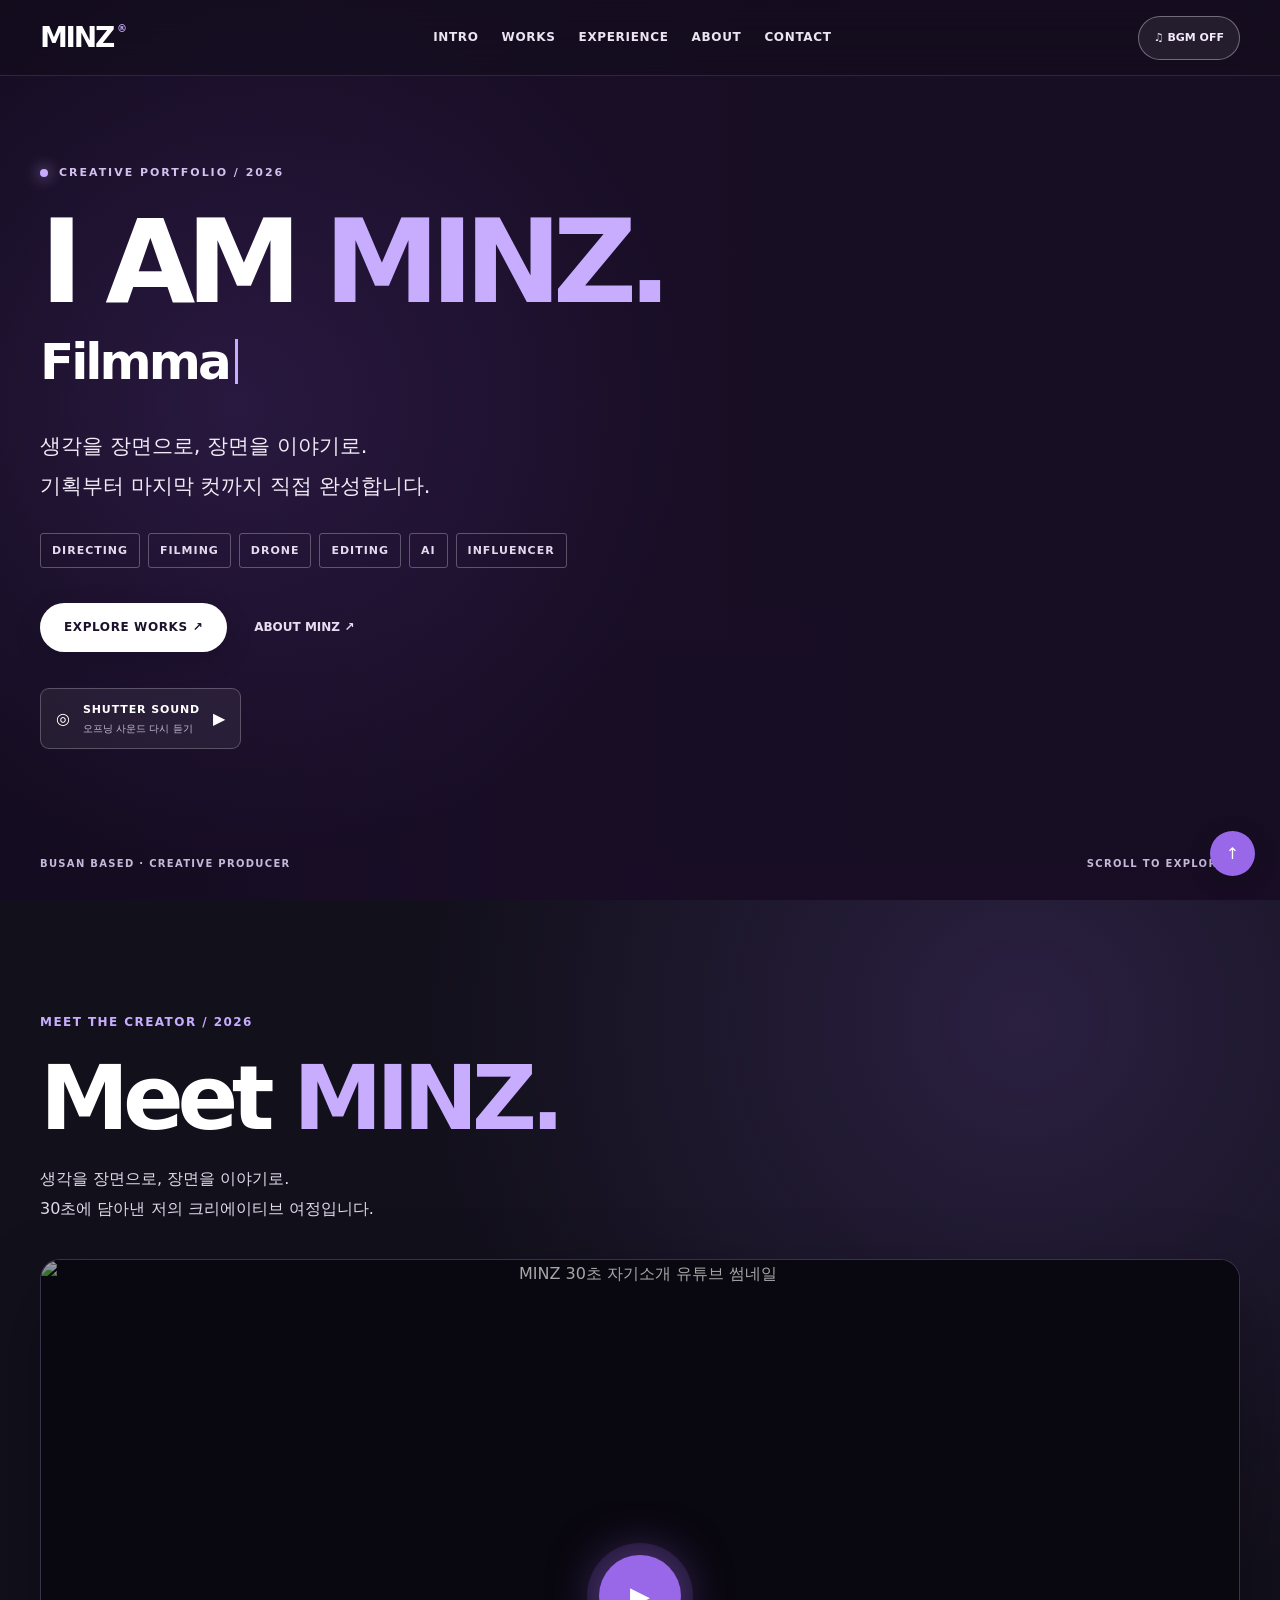
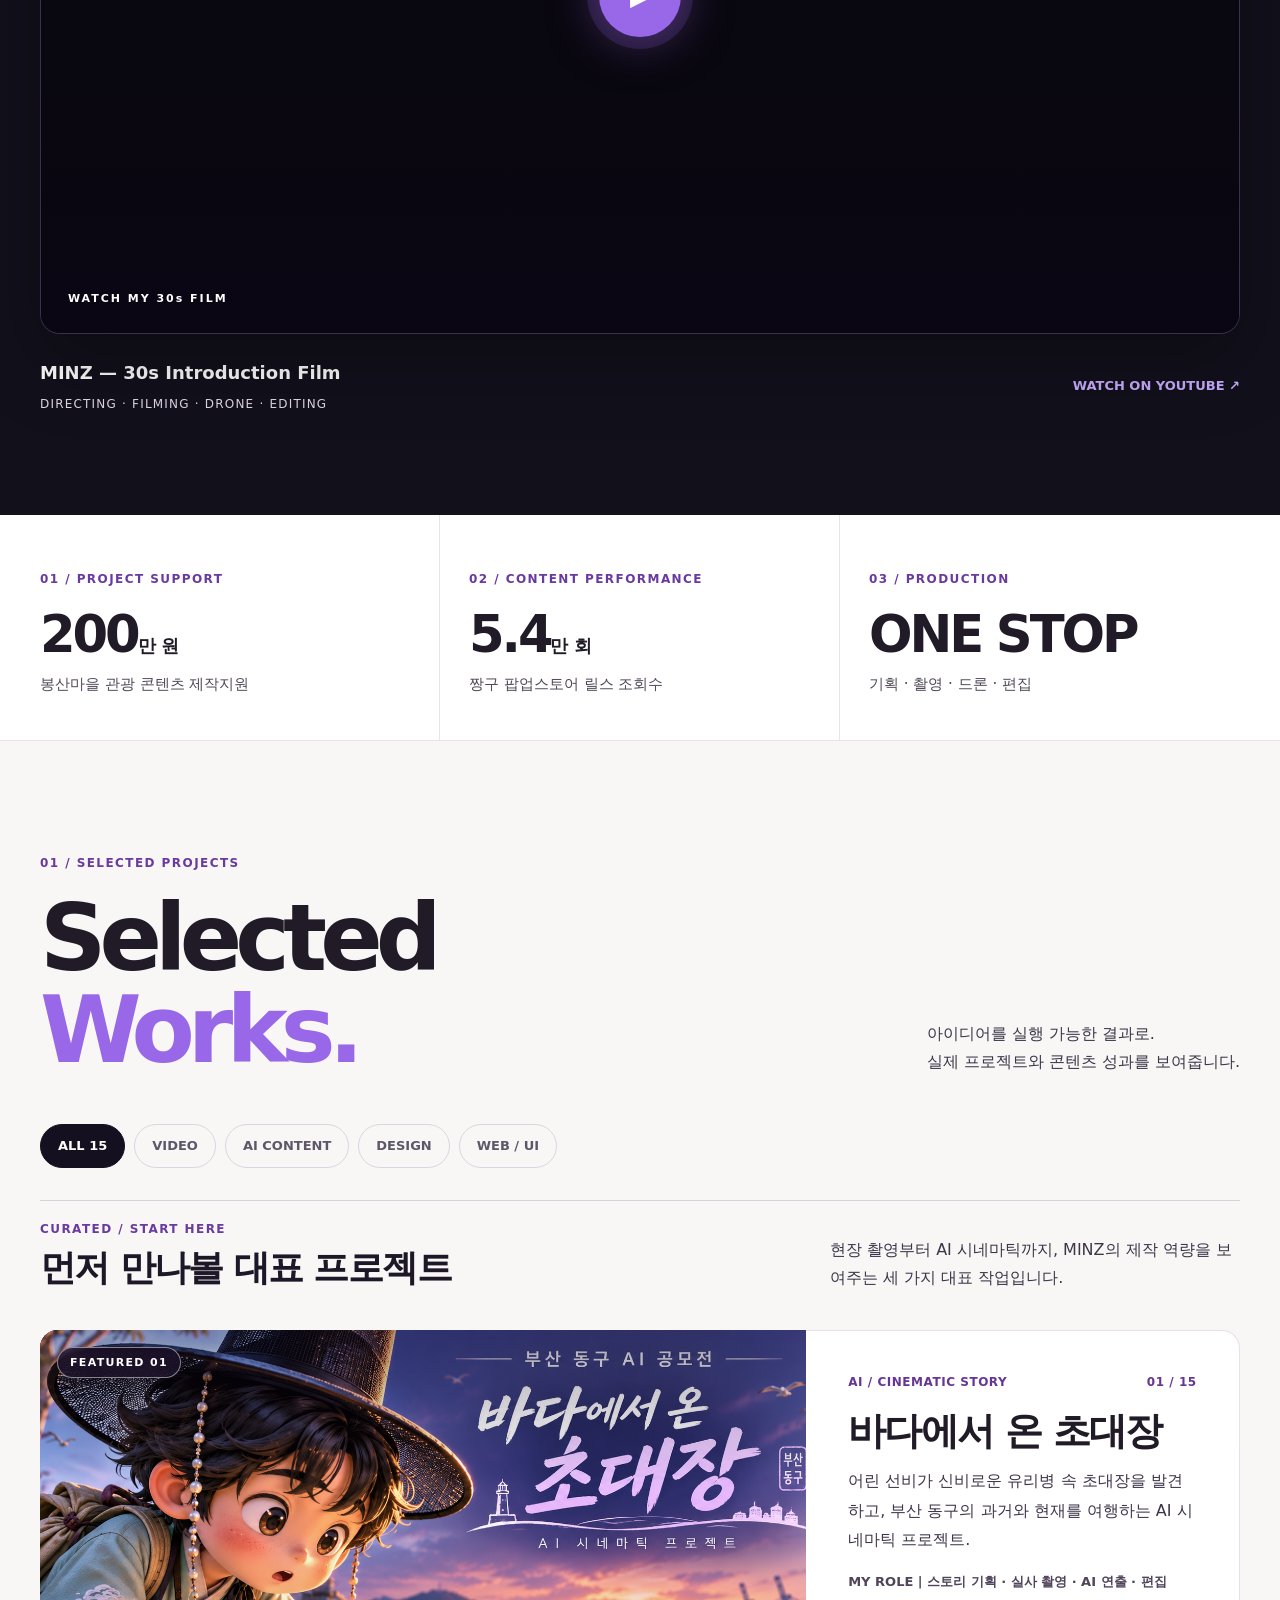
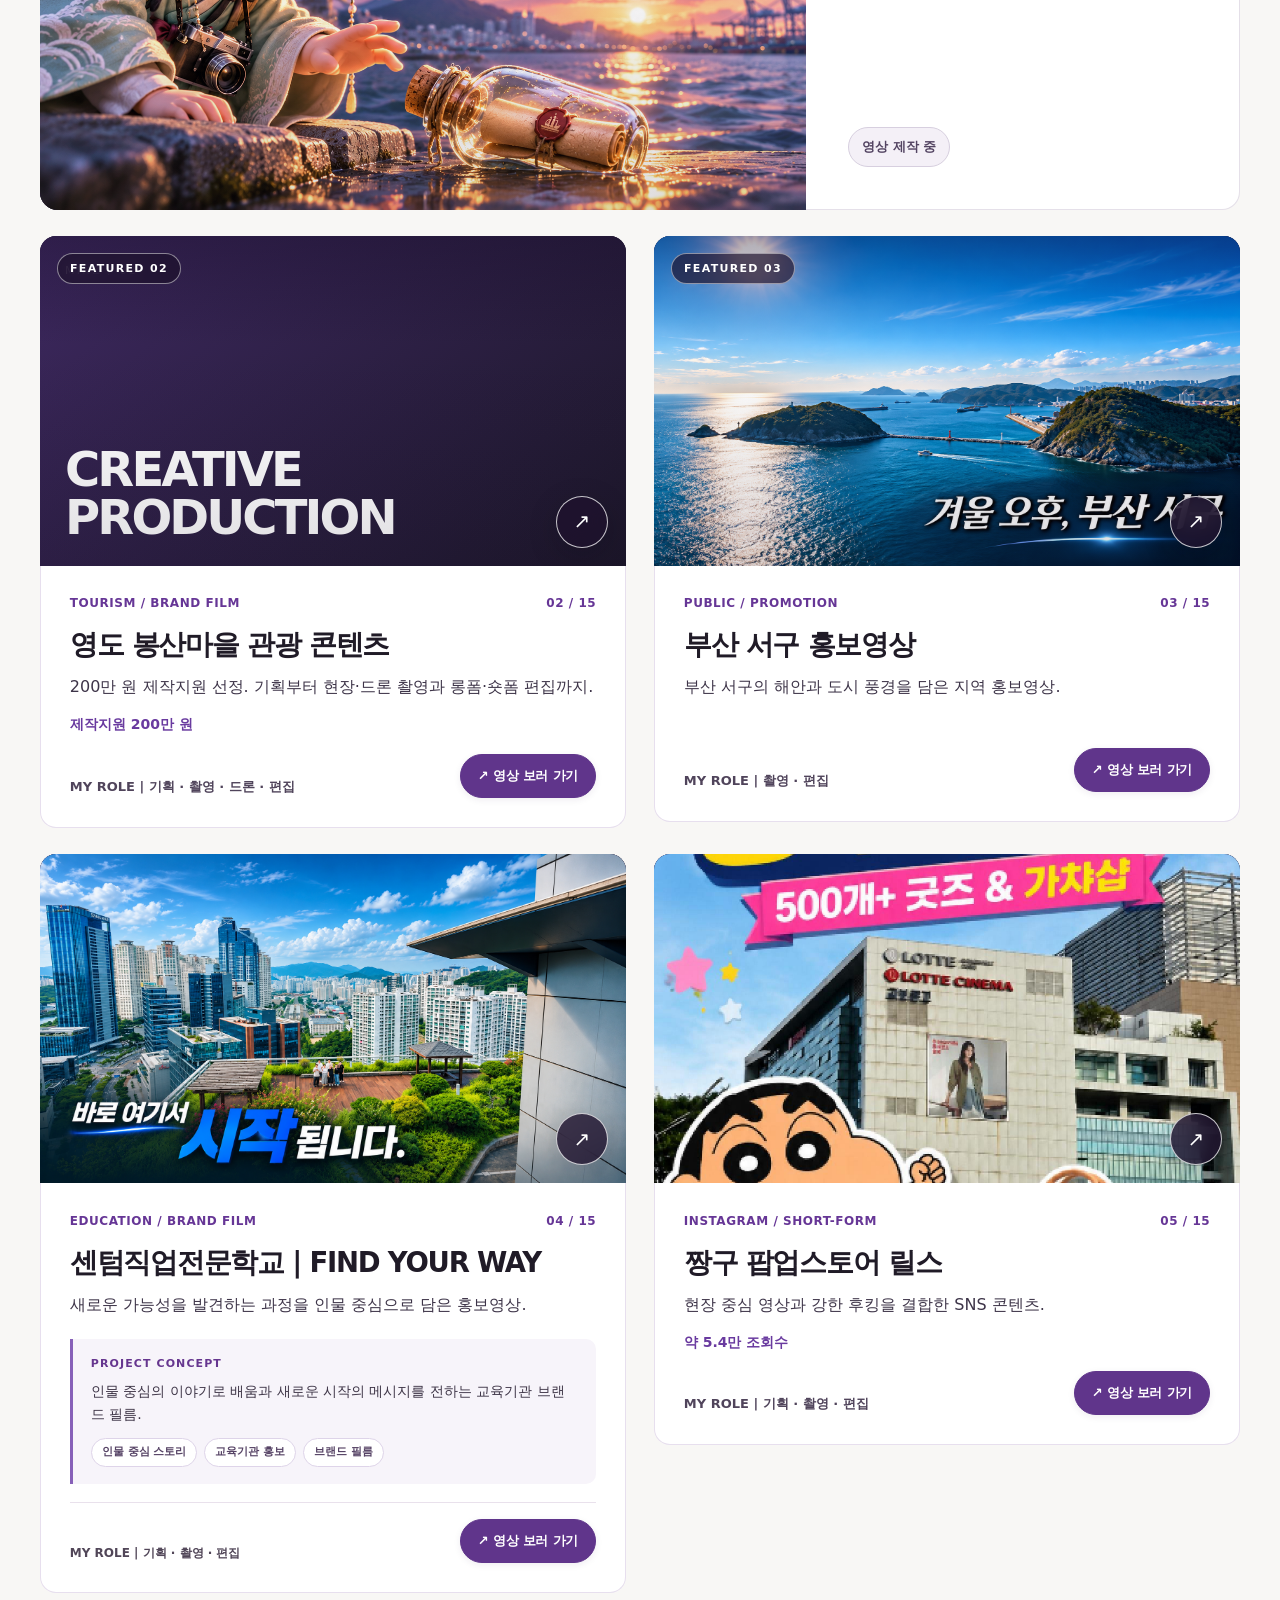
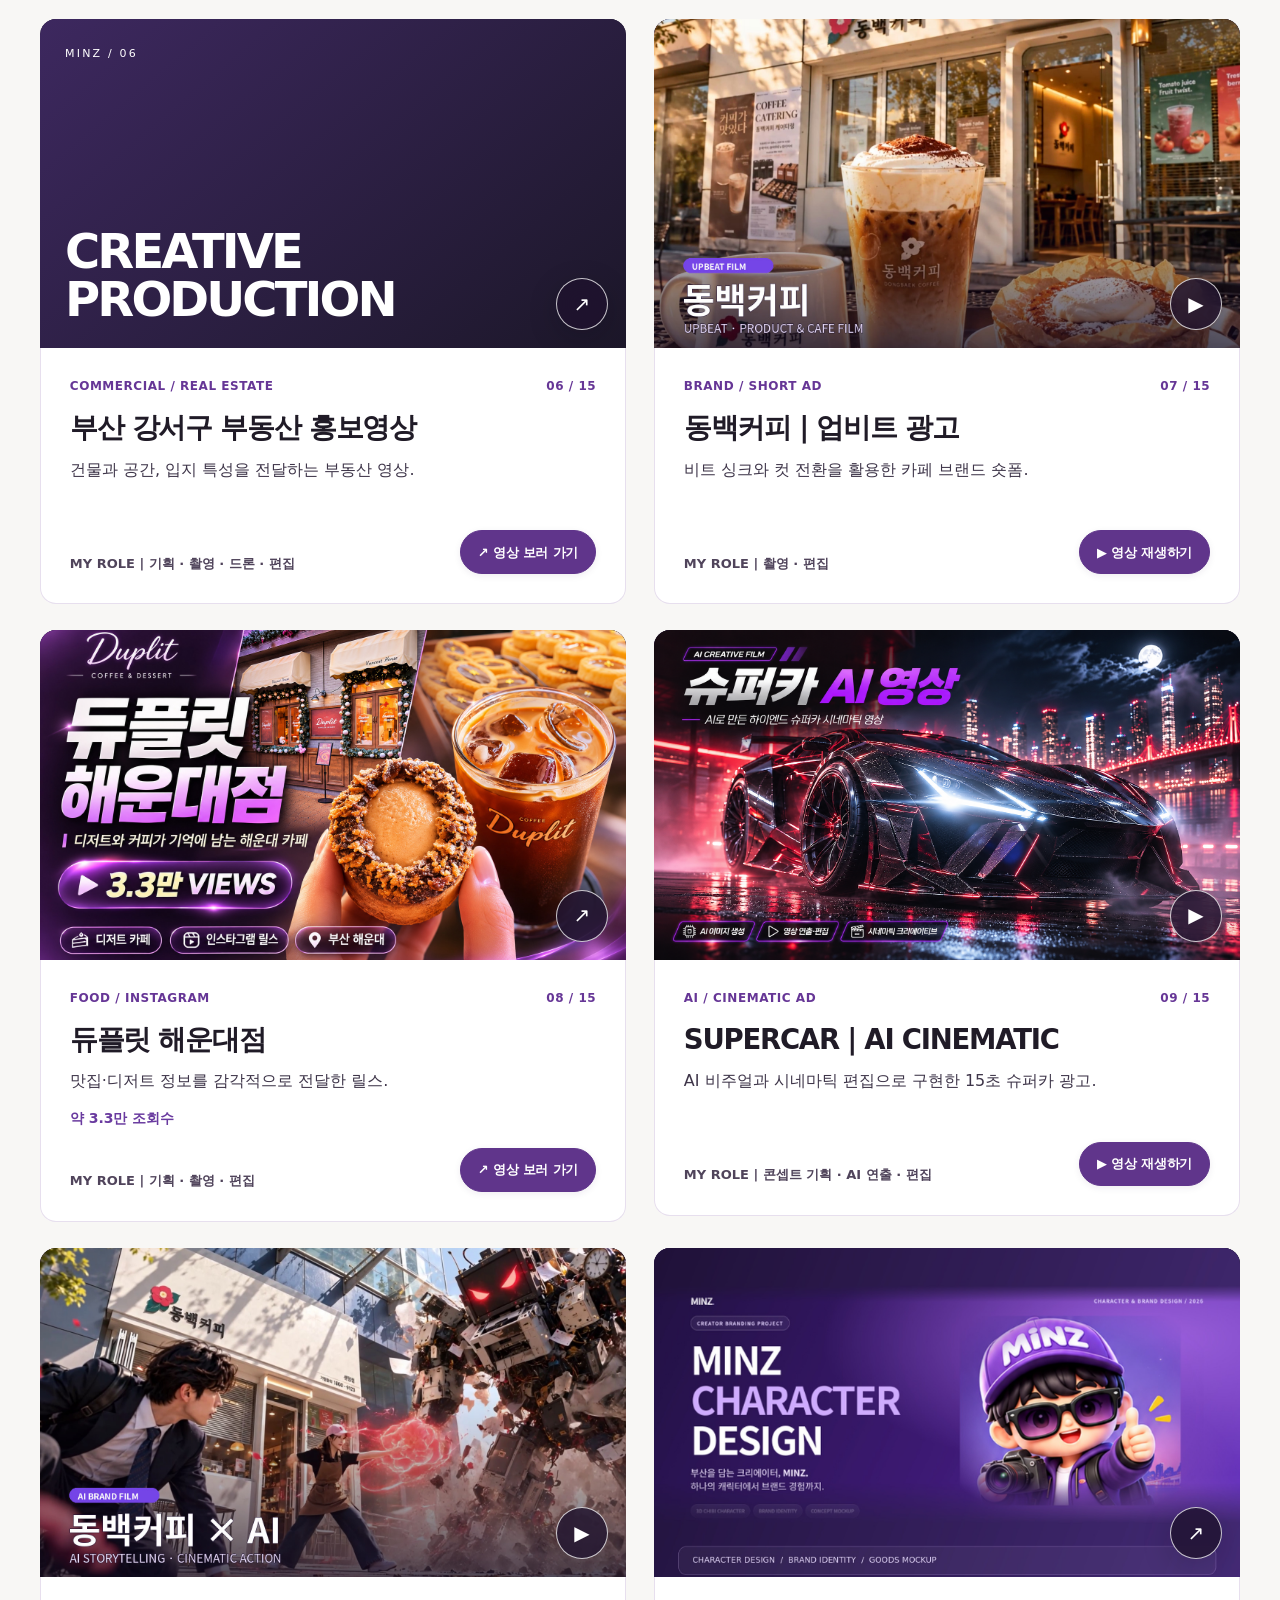
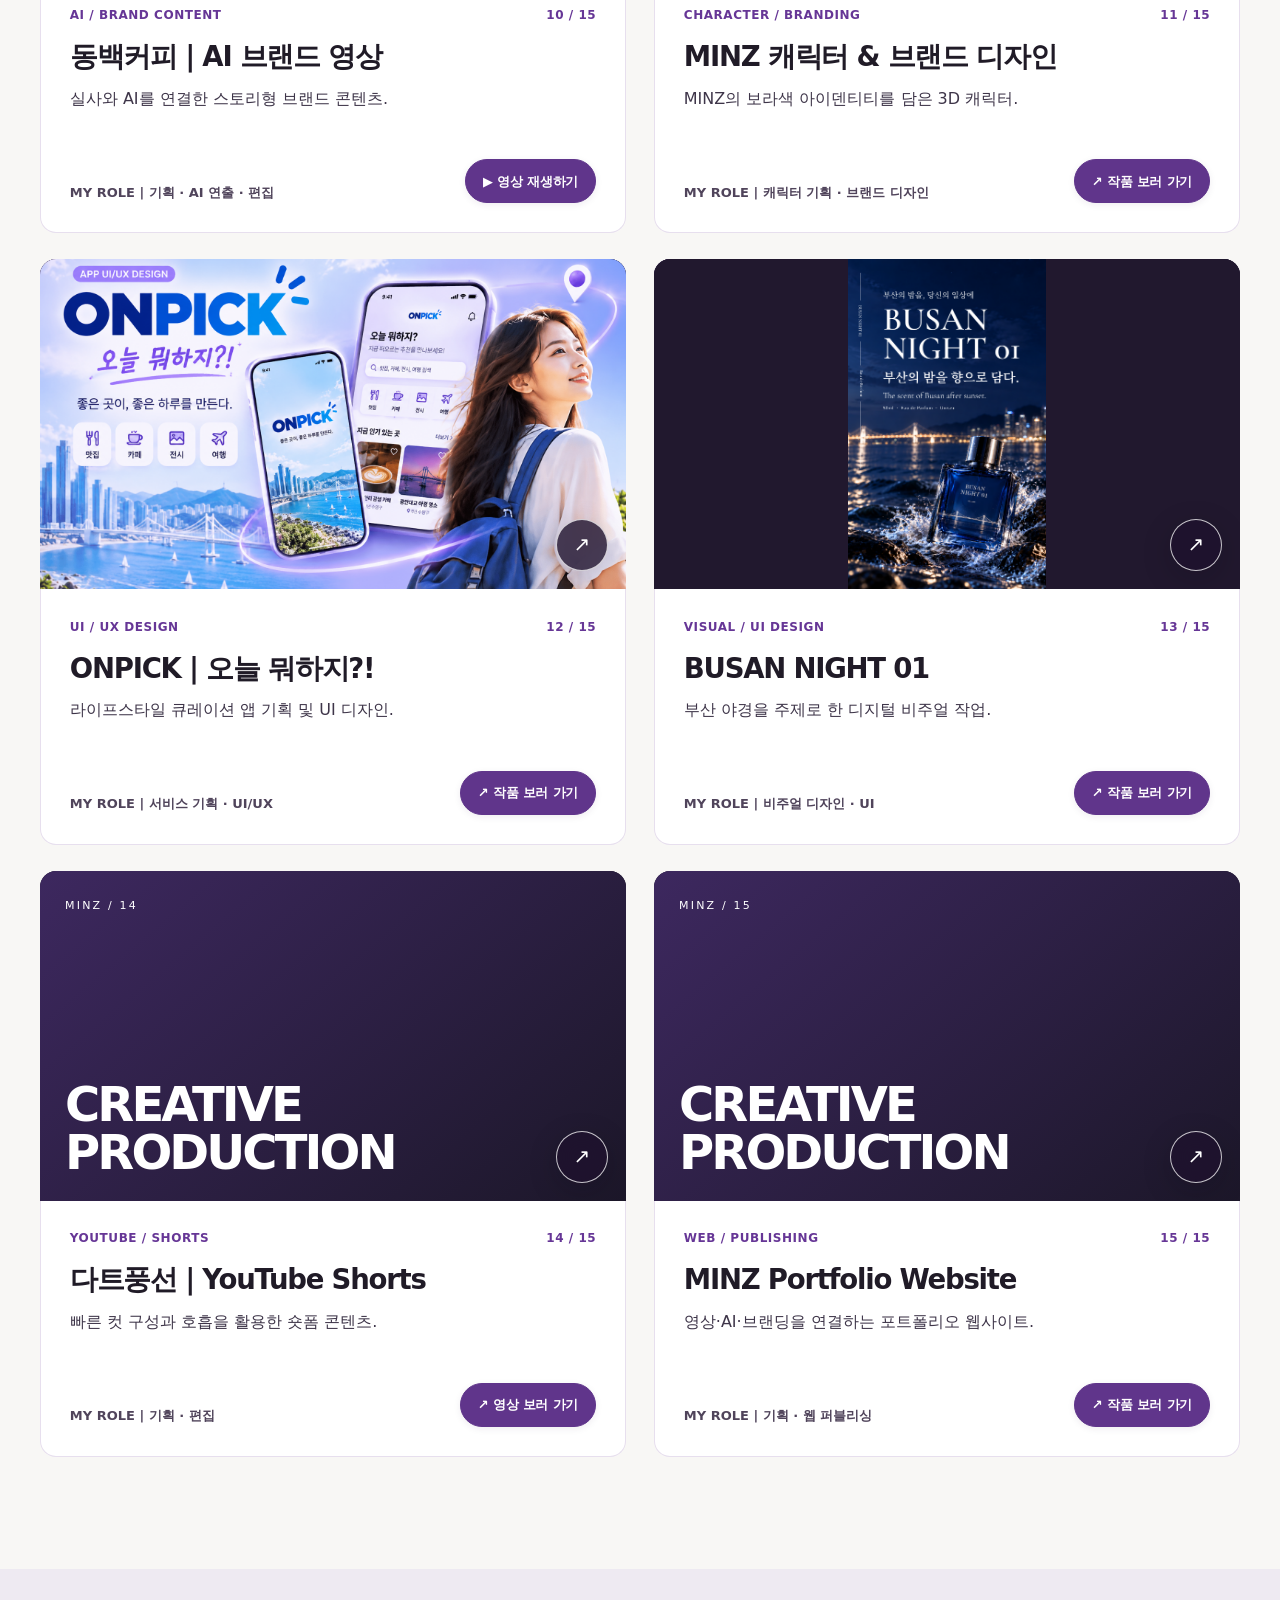
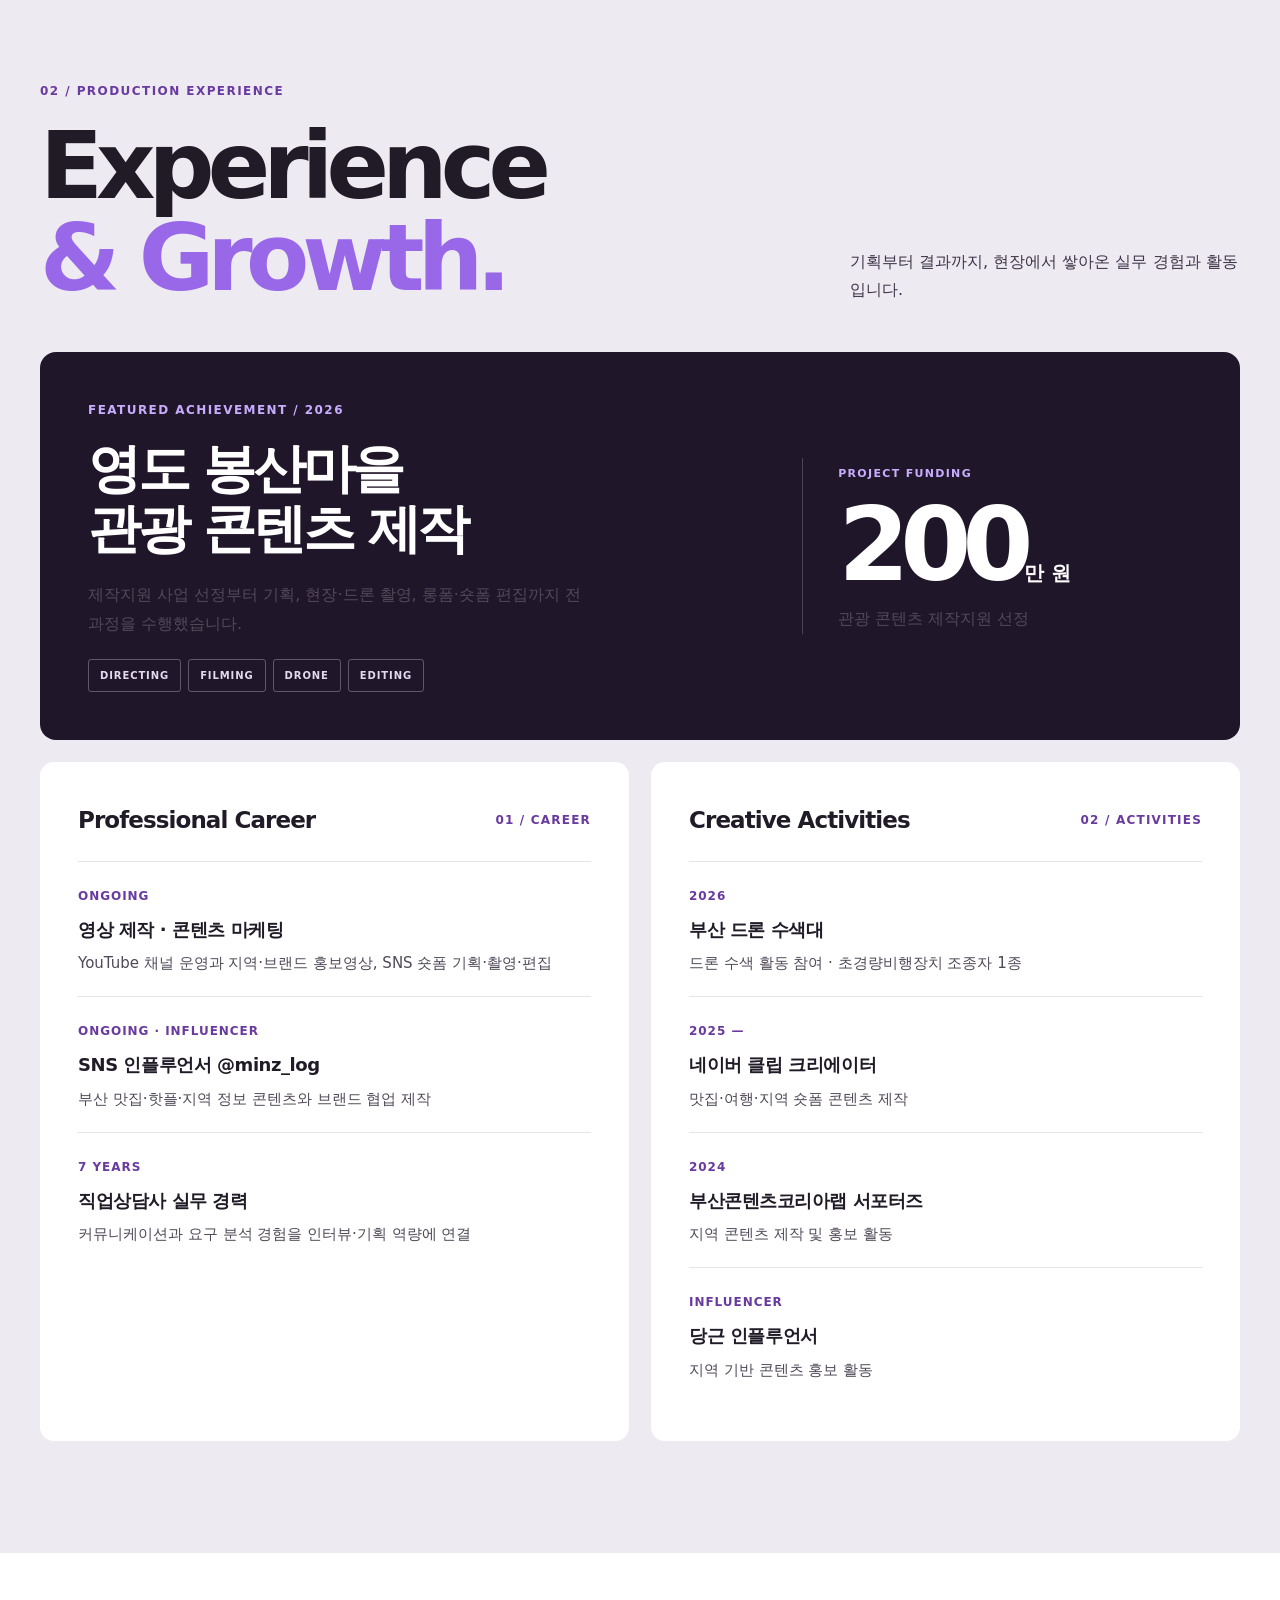
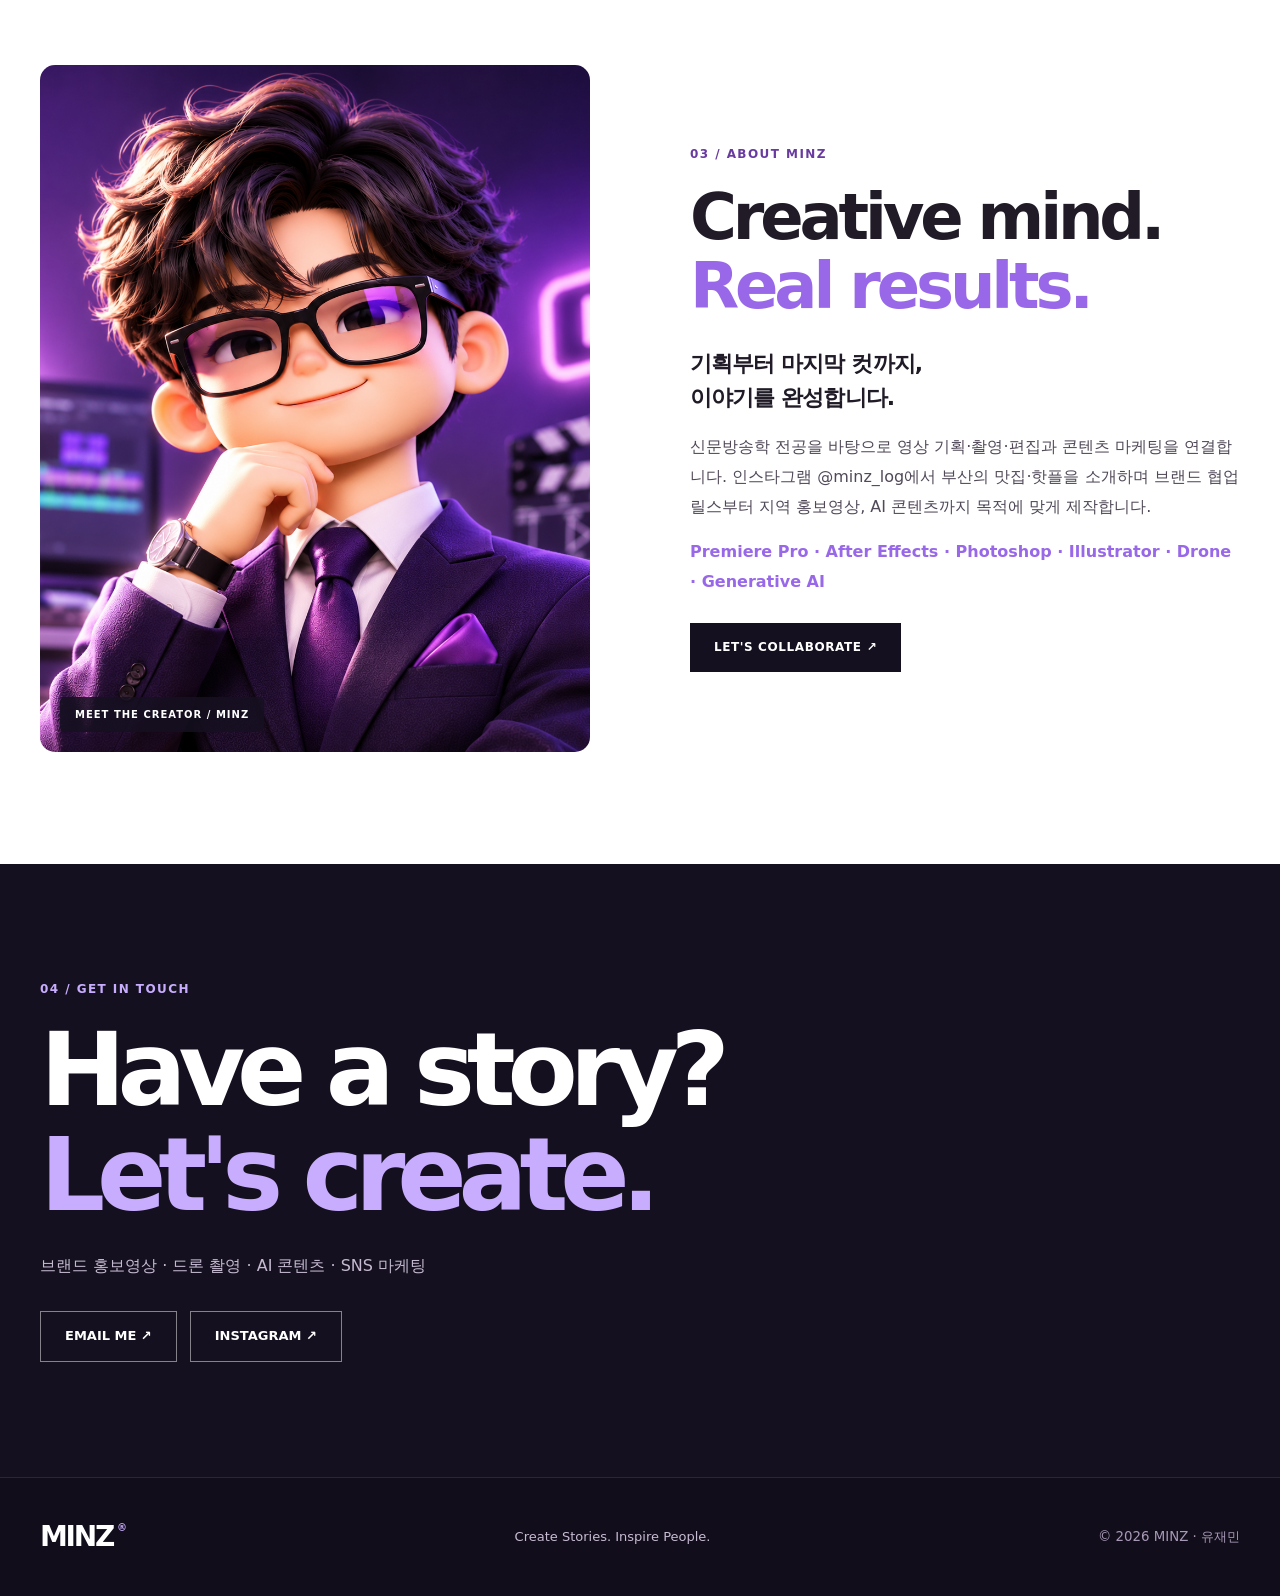
==== index.html @ 57db0c46 "up" ====
<!doctype html>
<html lang="ko">

<head>
  <meta charset="utf-8">
  <meta name="viewport" content="width=device-width,initial-scale=1">
  <meta name="theme-color" content="#15101f">
  <meta name="description" content="MINZ 유재민 | 영상 기획·촬영·드론·편집·AI·콘텐츠 마케팅 포트폴리오">
  <meta property="og:title" content="MINZ | Creative Portfolio">
  <meta property="og:description" content="Create Stories. Inspire People. 영상 크리에이터 MINZ의 작품과 경험">
  <title>MINZ | Creative Portfolio</title>
  <link rel="icon" href="assets/img/lastfavicon.png">
  <link rel="preconnect" href="https://cdn.jsdelivr.net">
  <link rel="stylesheet"
    href="https://cdn.jsdelivr.net/gh/orioncactus/pretendard/dist/web/variable/pretendardvariable.css">
  <link rel="stylesheet" href="assets/css/main.css?v=20261119-6">
</head>

<body>
  <header class="header" id="header">
    <div class="container nav-layout">
      <a href="#home" class="logo" aria-label="MINZ 홈">MINZ<span>®</span></a>
      <nav class="nav" id="nav" aria-label="주 메뉴">
        <a href="#minz-intro">INTRO</a><a href="#works">WORKS</a><a href="#experience">EXPERIENCE</a><a
          href="#about">ABOUT</a><a href="#contact">CONTACT</a>
      </nav>
      <div class="header-actions">
        <button class="bgm-btn" id="bgmBtn" type="button" aria-pressed="false">♫ BGM OFF</button>
        <button class="menu-btn" id="menuBtn" aria-controls="nav" aria-expanded="false" aria-label="메뉴 열기"
          type="button">☰</button>
      </div>
    </div>
  </header>
  <audio id="siteBgm" src="assets/audio/focus-click.mp3" loop preload="none"></audio>
  <div id="toast" class="toast" role="status" aria-live="polite"></div>
  <main>
    <section id="home" class="hero">
      <video class="hero-video" id="heroVideo" autoplay muted loop playsinline preload="metadata" aria-hidden="true">
        <source src="assets/img/MINZ_hero_shutter.mp4" type="video/mp4">
      </video>
      <div class="hero-overlay" aria-hidden="true"></div>
      <div class="container hero-layout">
        <div class="hero-content">
          <p class="hero-kicker"><span class="signal-dot"></span> CREATIVE PORTFOLIO / 2026</p>
          <h1 class="hero-title">I AM <em>MINZ.</em><span class="typing-line"><span id="typingText">Creator.</span><span
                class="cursor" aria-hidden="true"></span></span></h1>
          <p class="hero-description">생각을 장면으로, 장면을 이야기로.<br>기획부터 마지막 컷까지 직접 완성합니다.</p>
          <div class="hero-services">
            <span>DIRECTING</span><span>FILMING</span><span>DRONE</span><span>EDITING</span><span>AI</span><span>INFLUENCER</span>
          </div>
          <div class="hero-actions"><a class="button button-white" href="#works">EXPLORE WORKS ↗</a><a class="hero-link"
              href="#about">ABOUT MINZ ↗</a></div>
          <button type="button" id="shutterListenBtn" class="shutter-control"><span
              aria-hidden="true">◎</span><span><strong>SHUTTER SOUND</strong><small>오프닝 사운드 다시 듣기</small></span><span
              aria-hidden="true">▶</span></button>
        </div>
      </div>
      <div class="container hero-footer"><span>BUSAN BASED · CREATIVE PRODUCER</span><a href="#minz-intro">SCROLL TO
          EXPLORE ↓</a></div>
    </section>

    <section id="minz-intro" class="minz-intro" aria-labelledby="introTitle">
      <div class="container">
        <div class="intro-head reveal">
          <p class="kicker">MEET THE CREATOR / 2026</p>
          <h2 id="introTitle">Meet <em>MINZ.</em></h2>
          <p>생각을 장면으로, 장면을 이야기로.<br>30초에 담아낸 저의 크리에이티브 여정입니다.</p>
        </div>
        <div class="intro-player reveal" id="introPlayer">
          <button type="button" id="introPlay" class="intro-cover" aria-label="MINZ 30초 자기소개 영상 재생">
            <img src="https://img.youtube.com/vi/jJtmsYwahRo/maxresdefault.jpg"
              data-fallback="https://img.youtube.com/vi/jJtmsYwahRo/hqdefault.jpg" alt="MINZ 30초 자기소개 유튜브 썸네일"
              loading="lazy">
            <span class="intro-play" aria-hidden="true">▶</span><span class="intro-watch">WATCH MY 30s FILM</span>
          </button>
          <button type="button" id="introClose" class="intro-close" hidden>✕ 닫기</button>
        </div>
        <div class="intro-bottom">
          <div><strong>MINZ — 30s Introduction Film</strong>
            <p>DIRECTING · FILMING · DRONE · EDITING</p>
          </div><a href="https://youtu.be/jJtmsYwahRo" target="_blank" rel="noopener noreferrer">WATCH ON YOUTUBE ↗</a>
        </div>
      </div>
    </section>

    <section class="proof-section" aria-label="주요 성과">
      <div class="container proof-grid">
        <div class="proof-item"><small>01 / PROJECT SUPPORT</small><strong>200<span>만 원</span></strong>
          <p>봉산마을 관광 콘텐츠 제작지원</p>
        </div>
        <div class="proof-item"><small>02 / CONTENT PERFORMANCE</small><strong>5.4<span>만 회</span></strong>
          <p>짱구 팝업스토어 릴스 조회수</p>
        </div>
        <div class="proof-item"><small>03 / PRODUCTION</small><strong>ONE STOP</strong>
          <p>기획 · 촬영 · 드론 · 편집</p>
        </div>
      </div>
    </section>

    <section id="works" class="section works-section">
      <div class="container">
        <div class="section-heading reveal">
          <div>
            <p class="kicker">01 / SELECTED PROJECTS</p>
            <h2 class="section-title">Selected<br><em>Works.</em></h2>
          </div>
          <p class="section-description">아이디어를 실행 가능한 결과로.<br>실제 프로젝트와 콘텐츠 성과를 보여줍니다.</p>
        </div>
        <div class="filters" role="group" aria-label="작품 카테고리"><button class="filter active" data-filter="all"
            aria-pressed="true">ALL <span id="workCount">14</span></button><button class="filter" data-filter="video"
            aria-pressed="false">VIDEO</button><button class="filter" data-filter="ai" aria-pressed="false">AI
            CONTENT</button><button class="filter" data-filter="design" aria-pressed="false">DESIGN</button><button
            class="filter" data-filter="web" aria-pressed="false">WEB / UI</button></div>
        <div class="works-grid" id="worksGrid"></div>
      </div>
    </section>

    <section id="experience" class="section experience-section">
      <div class="container">
        <div class="section-heading reveal">
          <div>
            <p class="kicker">02 / PRODUCTION EXPERIENCE</p>
            <h2 class="section-title">Experience<br><em>& Growth.</em></h2>
          </div>
          <p class="section-description">기획부터 결과까지, 현장에서 쌓아온 실무 경험과 활동입니다.</p>
        </div>
        <article class="experience-feature reveal">
          <div>
            <p class="kicker">FEATURED ACHIEVEMENT / 2026</p>
            <h3>영도 봉산마을<br>관광 콘텐츠 제작</h3>
            <p>제작지원 사업 선정부터 기획, 현장·드론 촬영, 롱폼·숏폼 편집까지 전 과정을 수행했습니다.</p>
            <div class="tags"><span>DIRECTING</span><span>FILMING</span><span>DRONE</span><span>EDITING</span></div>
          </div>
          <div class="experience-number"><small>PROJECT FUNDING</small><strong>200<em>만 원</em></strong>
            <p>관광 콘텐츠 제작지원 선정</p>
          </div>
        </article>
        <div class="experience-grid">
          <section class="experience-panel reveal">
            <h3>Professional Career <span>01 / CAREER</span></h3>
            <div class="timeline-item"><small>ONGOING</small>
              <h4>영상 제작 · 콘텐츠 마케팅</h4>
              <p>YouTube 채널 운영과 지역·브랜드 홍보영상, SNS 숏폼 기획·촬영·편집</p>
            </div>
            <div class="timeline-item"><small>ONGOING · INFLUENCER</small>
              <h4>SNS 인플루언서 @minz_log</h4>
              <p>부산 맛집·핫플·지역 정보 콘텐츠와 브랜드 협업 제작</p>
            </div>
            <div class="timeline-item"><small>7 YEARS</small>
              <h4>직업상담사 실무 경력</h4>
              <p>커뮤니케이션과 요구 분석 경험을 인터뷰·기획 역량에 연결</p>
            </div>
          </section>
          <section class="experience-panel reveal">
            <h3>Creative Activities <span>02 / ACTIVITIES</span></h3>
            <div class="timeline-item"><small>2026</small>
              <h4>부산 드론 수색대</h4>
              <p>드론 수색 활동 참여 · 초경량비행장치 조종자 1종</p>
            </div>
            <div class="timeline-item"><small>2025 —</small>
              <h4>네이버 클립 크리에이터</h4>
              <p>맛집·여행·지역 숏폼 콘텐츠 제작</p>
            </div>
            <div class="timeline-item"><small>2024</small>
              <h4>부산콘텐츠코리아랩 서포터즈</h4>
              <p>지역 콘텐츠 제작 및 홍보 활동</p>
            </div>
            <div class="timeline-item"><small>INFLUENCER</small>
              <h4>당근 인플루언서</h4>
              <p>지역 기반 콘텐츠 홍보 활동</p>
            </div>
          </section>
        </div>
      </div>
    </section>

    <section id="about" class="section about-section">
      <div class="container about-grid">
        <div class="about-image reveal"><img src="assets/img/minz-profile.png" alt="MINZ 크리에이터 프로필"
            loading="lazy"><span>MEET THE CREATOR / MINZ</span></div>
        <div class="about-copy reveal">
          <p class="kicker">03 / ABOUT MINZ</p>
          <h2>Creative mind.<br><em>Real results.</em></h2>
          <h3>기획부터 마지막 컷까지,<br>이야기를 완성합니다.</h3>
          <p>신문방송학 전공을 바탕으로 영상 기획·촬영·편집과 콘텐츠 마케팅을 연결합니다. 인스타그램 @minz_log에서 부산의 맛집·핫플을 소개하며 브랜드 협업 릴스부터 지역 홍보영상, AI 콘텐츠까지
            목적에 맞게 제작합니다.</p>
          <p class="skills">Premiere Pro · After Effects · Photoshop · Illustrator · Drone · Generative AI</p><a
            class="button button-dark" href="#contact">LET'S COLLABORATE ↗</a>
        </div>
      </div>
    </section>

    <section id="contact" class="contact-section">
      <div class="container">
        <p class="kicker">04 / GET IN TOUCH</p>
        <h2>Have a story?<br><em>Let's create.</em></h2>
        <p>브랜드 홍보영상 · 드론 촬영 · AI 콘텐츠 · SNS 마케팅</p>
        <div class="contact-links"><a href="mailto:jakeminz@gmail.com">EMAIL ME ↗</a><a
            href="https://www.instagram.com/minz_log/" target="_blank" rel="noopener noreferrer">INSTAGRAM ↗</a></div>
      </div>
    </section>
  </main>
  <footer class="footer">
    <div class="container footer-inner"><a href="#home" class="logo">MINZ<span>®</span></a>
      <p>Create Stories. Inspire People.</p><small>© 2026 MINZ · 유재민</small>
    </div>
  </footer>
  <a href="#home" class="back-top" aria-label="맨 위로 이동">↑</a>
  <dialog id="videoDialog" class="video-dialog" aria-label="프로젝트 영상">
    <div class="dialog-head"><span>MINZ · PROJECT FILM</span><button id="closeDialog" type="button"
        aria-label="영상 닫기">✕</button></div>
    <div id="dialogPlayer" class="dialog-player"></div>
  </dialog>

  <script>
    (() => {
      'use strict';
      const $ = sel => document.querySelector(sel);
      const $$ = sel => Array.from(document.querySelectorAll(sel));
      const YT = 'https://i.ytimg.com/vi/';
      const IMG = 'assets/img/thumbnails/';
      const projects = [
        {
          cat: 'ai',
          type: 'AI / CINEMATIC STORY',
          title: '바다에서 온 초대장',
          desc: '어린 선비가 신비로운 유리병 속 초대장을 발견하고, 부산 동구의 과거와 현재를 여행하는 AI 시네마틱 프로젝트.',
          role: '스토리 기획 · 실사 촬영 · AI 연출 · 편집',
          images: [
            IMG + 'donggu-thumbnail-final.png'
          ],
          note: '영상 제작 중'
        },
        { cat: 'video', type: 'TOURISM / BRAND FILM', title: '영도 봉산마을 관광 콘텐츠', desc: '200만 원 제작지원 선정. 기획부터 현장·드론 촬영과 롱폼·숏폼 편집까지.', result: '제작지원 200만 원', role: '기획 · 촬영 · 드론 · 편집', images: [YT + 'WOeKcOesYJQ/hqdefault.jpg'], url: 'https://youtu.be/WOeKcOesYJQ' },
        {
          cat: 'video',
          type: 'EDUCATION / BRAND FILM',
          title: '센텀직업전문학교 | FIND YOUR WAY',
          desc: '새로운 가능성을 발견하는 과정을 인물 중심으로 담은 홍보영상.',
          role: '기획 · 촬영 · 편집',
          images: [IMG + '도심 옥상정원에서 시작됩니다.png', IMG + '도심 옥상정원에서 시작됩니다.jpg'],
          caseStudy: {
            label: 'PROJECT CONCEPT',
            message: '인물 중심의 이야기로 배움과 새로운 시작의 메시지를 전하는 교육기관 브랜드 필름.',
            tags: ['인물 중심 스토리', '교육기관 홍보', '브랜드 필름']
          },
          url: 'https://youtu.be/9q5Y0KSXQks'
        },
        { cat: 'video', type: 'INSTAGRAM / SHORT-FORM', title: '짱구 팝업스토어 릴스', desc: '현장 중심 영상과 강한 후킹을 결합한 SNS 콘텐츠.', result: '약 5.4만 조회수', role: '기획 · 촬영 · 편집', images: [IMG + 'shinchan-reel-thumb.jpg', IMG + 'shinchan-reel-thumb.png'], url: 'https://www.instagram.com/minz_log/' },
        { cat: 'video', type: 'PUBLIC / PROMOTION', title: '부산 서구 홍보영상', desc: '부산 서구의 해안과 도시 풍경을 담은 지역 홍보영상.', role: '촬영 · 편집', images: [IMG + '겨울 오후, 부산 서구 해안 풍경.png', IMG + '겨울 오후, 부산 서구 해안 풍경.jpg', YT + 'nzCwQBsn9zk/hqdefault.jpg'], url: 'https://youtu.be/nzCwQBsn9zk' },
        { cat: 'video', type: 'COMMERCIAL / REAL ESTATE', title: '부산 강서구 부동산 홍보영상', desc: '건물과 공간, 입지 특성을 전달하는 부동산 영상.', role: '기획 · 촬영 · 드론 · 편집', images: [YT + 'Zh1_TzhbqMY/hqdefault.jpg'], url: 'https://youtu.be/Zh1_TzhbqMY' },
        { cat: 'video', type: 'BRAND / SHORT AD', title: '동백커피 | 업비트 광고', desc: '비트 싱크와 컷 전환을 활용한 카페 브랜드 숏폼.', role: '촬영 · 편집', images: [IMG + 'dongbaek-upbeat-thumb.jpg', IMG + 'dongbaek-upbeat-thumb.png'], video: 'assets/img/video/동백커피 업비트 최종mp4.mp4' },
        { cat: 'video', type: 'FOOD / INSTAGRAM', title: '듀플릿 해운대점', desc: '맛집·디저트 정보를 감각적으로 전달한 릴스.', result: '약 3.3만 조회수', role: '기획 · 촬영 · 편집', images: [IMG + 'duplit-thumb.jpg', IMG + 'duplit-thumb.png'], url: 'https://www.instagram.com/reel/DcKYiCbyROM/' },
        { cat: 'ai', type: 'AI / CINEMATIC AD', title: 'SUPERCAR | AI CINEMATIC', desc: 'AI 비주얼과 시네마틱 편집으로 구현한 15초 슈퍼카 광고.', role: '콘셉트 기획 · AI 연출 · 편집', images: [IMG + '네온 시티의 AI 슈퍼카 시네마틱.png', IMG + '네온 시티의 AI 슈퍼카 시네마틱.jpg'], video: 'assets/img/video/20261030슈퍼카_수정01.mp4' },
        { cat: 'ai', type: 'AI / BRAND CONTENT', title: '동백커피 | AI 브랜드 영상', desc: '실사와 AI를 연결한 스토리형 브랜드 콘텐츠.', role: '기획 · AI 연출 · 편집', images: [IMG + 'dongbaek-ai-thumb.jpg', IMG + 'dongbaek-ai-thumb.png'], video: 'assets/img/video/동백커피 AI 최종.mp4' },
        { cat: 'design', type: 'CHARACTER / BRANDING', title: 'MINZ 캐릭터 & 브랜드 디자인', desc: 'MINZ의 보라색 아이덴티티를 담은 3D 캐릭터.', role: '캐릭터 기획 · 브랜드 디자인', images: [IMG + 'minz-character-thumbnail.jpg', IMG + 'minz-character-thumbnail.png'], url: 'assets/img/minz-character-case-study.png' },
        { cat: 'design web', type: 'UI / UX DESIGN', title: 'ONPICK | 오늘 뭐하지?!', desc: '라이프스타일 큐레이션 앱 기획 및 UI 디자인.', role: '서비스 기획 · UI/UX', images: [IMG + 'onpick-thumbnail-b.png', IMG + 'onpick-thumbnail-2.png'], url: 'https://www.figma.com/proto/Ou2MiTEvkYQSkR5TikJLqg?node-id=324-2062&starting-point-node-id=324%3A2062' },
        { cat: 'design web', type: 'VISUAL / UI DESIGN', title: 'BUSAN NIGHT 01', desc: '부산 야경을 주제로 한 디지털 비주얼 작업.', role: '비주얼 디자인 · UI', images: [IMG + 'busan-night-thumbnail.png'], url: 'https://www.figma.com/design/Ou2MiTEvkYQSkR5TikJLqg?node-id=183-191' },
        { cat: 'video', type: 'YOUTUBE / SHORTS', title: '다트풍선 | YouTube Shorts', desc: '빠른 컷 구성과 호흡을 활용한 숏폼 콘텐츠.', role: '기획 · 편집', images: [YT + 'CoOvsYrYGBA/hqdefault.jpg'], url: 'https://www.youtube.com/shorts/CoOvsYrYGBA' },
        { cat: 'web', type: 'WEB / PUBLISHING', title: 'MINZ Portfolio Website', desc: '영상·AI·브랜딩을 연결하는 포트폴리오 웹사이트.', role: '기획 · 웹 퍼블리싱', images: [], url: 'https://github.com/minzlog777/MINZ_Portfolio_001' }
      ];
      const esc = value => String(value ?? '').replace(/[&<>"']/g, c => ({ '&': '&amp;', '<': '&lt;', '>': '&gt;', '"': '&quot;', "'": '&#39;' }[c]));
      const toast = $('#toast'); let toastTimer;
      function notify(message) { toast.textContent = message; toast.classList.add('show'); clearTimeout(toastTimer); toastTimer = setTimeout(() => toast.classList.remove('show'), 3500); }
      const grid = $('#worksGrid');
      $('#workCount').textContent = projects.length;
      projects.forEach((p, i) => {
        const el = document.createElement('article'); el.className = 'project reveal' + (p.caseStudy ? ' project--detailed' : '') + (!p.video && !p.url ? ' project--no-link' : ''); el.dataset.category = p.cat;
        const num = String(i + 1).padStart(2, '0');
        const media = p.images.length ? `<img src="${esc(p.images[0])}" data-fallbacks="${esc(p.images.slice(1).join('|'))}" alt="${esc(p.title)} 썸네일" loading="lazy">` : '';
        const caseStudy = p.caseStudy ? `<div class="project-case-note" aria-label="프로젝트 기획 정보"><div class="project-case-note-head">${esc(p.caseStudy.label)}</div><p>${esc(p.caseStudy.message)}</p><div class="project-case-tags">${p.caseStudy.tags.map(tag => `<span>${esc(tag)}</span>`).join('')}</div></div>` : '';
        const action = p.video ? `<button type="button" class="project-action" data-video="${esc(p.video)}" aria-label="${esc(p.title)} 재생">▶</button>` : p.url ? `<a class="project-action" target="_blank" rel="noopener noreferrer" href="${esc(p.url)}" aria-label="${esc(p.title)} 열기">↗</a>` : '';
        // 하단 CTA는 실제 클릭 가능한 버튼/링크. 외부 URL과 로컬 MP4를 구별합니다.
        const isVideoLink = p.url && (p.cat.split(' ').includes('video') || /(?:youtu\.be|youtube\.com|instagram\.com\/reel)/i.test(p.url));
        const footerCTA = p.video
          ? `<button type="button" class="project-cta project-cta--play" data-video="${esc(p.video)}" aria-label="${esc(p.title)} 영상 재생하기">▶ 영상 재생하기</button>`
          : p.url
            ? `<a class="project-cta project-cta--link" href="${esc(p.url)}" target="_blank" rel="noopener noreferrer" aria-label="${esc(p.title)} ${isVideoLink ? '영상 보러 가기' : '작품 보러 가기'}">↗ ${isVideoLink ? '영상 보러 가기' : '작품 보러 가기'}</a>`
            : `<span class="project-cta-status" aria-label="${esc(p.title)} 진행 상태">${esc(p.note || '준비 중')}</span>`;
        el.innerHTML = `<div class="project-media"><div class="project-placeholder"><small>MINZ / ${num}</small><strong>CREATIVE<br>PRODUCTION</strong></div>${media}${action}</div><div class="project-content"><div class="project-meta"><span>${esc(p.type)}</span><span>${num} / ${projects.length}</span></div><h3>${esc(p.title)}</h3><p>${esc(p.desc)}</p>${caseStudy}${p.result ? `<strong class="project-result">${esc(p.result)}</strong>` : ''}<div class="project-foot"><small>MY ROLE |
           ${esc(p.role)}</small>${footerCTA}</div></div>`;
        const image = el.querySelector('img');
        if (image) image.addEventListener('error', () => { const left = (image.dataset.fallbacks || '').split('|').filter(Boolean); if (left.length) { image.src = left.shift(); image.dataset.fallbacks = left.join('|'); } else image.remove(); });
        const mediaEl = el.querySelector('.project-media'); mediaEl.addEventListener('click', e => { if (e.target.closest('button,a')) return; mediaEl.querySelector('.project-action')?.click(); });
        grid.appendChild(el);
      });
      $$('.filter').forEach(button => button.addEventListener('click', () => {
        $$('.filter').forEach(b => { const active = b === button; b.classList.toggle('active', active); b.setAttribute('aria-pressed', String(active)); });
        $$('.project').forEach(card => card.hidden = button.dataset.filter !== 'all' && !card.dataset.category.split(' ').includes(button.dataset.filter));
      }));

      const bgm = $('#siteBgm'), bgmBtn = $('#bgmBtn'), dialog = $('#videoDialog'), dialogPlayer = $('#dialogPlayer');
      let bgmEnabled = false, introPlaying = false, localVideoPlaying = false, bgmRequest = 0;
      bgm.volume = 0.18;
      function bgmBlocked() { return !bgmEnabled || introPlaying || localVideoPlaying || document.hidden || !document.hasFocus(); }
      function updateBgm() { bgmBtn.textContent = bgmEnabled ? '♫ BGM ON' : '♫ BGM OFF'; bgmBtn.classList.toggle('active', bgmEnabled); bgmBtn.setAttribute('aria-pressed', String(bgmEnabled)); }
      async function syncBgm() { const request = ++bgmRequest; if (bgmBlocked()) { bgm.pause(); return; } try { await bgm.play(); if (request !== bgmRequest || bgmBlocked()) bgm.pause(); } catch (error) { bgmEnabled = false; updateBgm(); notify('BGM 파일을 확인해주세요.'); console.warn(error); } }
      bgmBtn.addEventListener('click', () => { bgmEnabled = !bgmEnabled; updateBgm(); syncBgm(); });
      document.addEventListener('visibilitychange', syncBgm); window.addEventListener('focus', syncBgm); window.addEventListener('blur', () => bgm.pause());
      bgm.addEventListener('error', () => { if (bgmEnabled) { bgmEnabled = false; updateBgm(); notify('BGM을 불러오지 못했습니다.'); } });

      // 셔터 효과음은 BGM과 독립된 별도 오디오입니다.
      const shutter = new Audio('assets/audio/minz-camera.mp3'); shutter.volume = 0.65; shutter.preload = 'auto';
      const shutterButton = $('#shutterListenBtn'); let previousVolume = null;
      const finishShutter = () => { shutterButton.classList.remove('is-playing'); if (previousVolume !== null) { bgm.volume = previousVolume; previousVolume = null; } };
      shutter.addEventListener('ended', finishShutter); shutter.addEventListener('error', finishShutter);
      shutterButton.addEventListener('click', () => { const hero = $('#heroVideo'); if (hero) { try { hero.currentTime = 0; hero.play().catch(() => { }); } catch (e) { console.warn(e); } } shutter.pause(); shutter.currentTime = 0; if (!bgm.paused && previousVolume === null) { previousVolume = bgm.volume; bgm.volume = .04; } shutterButton.classList.add('is-playing'); shutter.play().catch(() => { finishShutter(); notify('셔터음 파일을 확인해주세요.'); }); });

      // 30초 자기소개 영상
      const introPlayer = $('#introPlayer'), introCover = $('#introPlay'), introClose = $('#introClose');
      const introThumb = introCover.querySelector('img'); introThumb.addEventListener('error', () => { if (introThumb.dataset.fallback) { introThumb.src = introThumb.dataset.fallback; introThumb.dataset.fallback = ''; } });
      function closeIntro() { if (!introPlaying) return; introPlayer.querySelector('iframe')?.remove(); introPlaying = false; introCover.hidden = false; introClose.hidden = true; syncBgm(); }
      introCover.addEventListener('click', () => { if (introPlaying) return; if (dialog.open) dialog.close(); introPlaying = true; syncBgm(); const frame = document.createElement('iframe'); frame.title = 'MINZ 30초 자기소개 영상'; frame.src = 'https://www.youtube-nocookie.com/embed/jJtmsYwahRo?autoplay=1&playsinline=1'; frame.allow = 'autoplay; encrypted-media; picture-in-picture; web-share'; frame.allowFullscreen = true; introPlayer.append(frame); introCover.hidden = true; introClose.hidden = false; });
      introClose.addEventListener('click', closeIntro);

      // MP4 작품 팝업
      grid.addEventListener('click', async e => { const button = e.target.closest('[data-video]'); if (!button) return; closeIntro(); const video = document.createElement('video'); video.src = button.dataset.video; video.controls = true; video.playsInline = true; video.preload = 'metadata'; video.setAttribute('controlsList', 'nodownload'); dialogPlayer.replaceChildren(video); localVideoPlaying = true; syncBgm(); if (!dialog.open) dialog.showModal(); try { await video.play(); } catch (err) { notify('영상 파일 경로 및 형식을 확인해주세요.'); console.warn(err); } });
      $('#closeDialog').addEventListener('click', () => dialog.close());
      dialog.addEventListener('click', e => { if (e.target === dialog) dialog.close(); });
      dialog.addEventListener('close', () => { const video = dialogPlayer.querySelector('video'); if (video) { video.pause(); video.removeAttribute('src'); video.load(); } dialogPlayer.replaceChildren(); localVideoPlaying = false; syncBgm(); });
      $$('.project-media a[target="_blank"]').forEach(link => link.addEventListener('click', () => bgm.pause()));

      // 메뉴 · 타이핑 · 스크롤 효과
      const menu = $('#menuBtn'), nav = $('#nav'); menu.addEventListener('click', () => { const opened = nav.classList.toggle('open'); menu.setAttribute('aria-expanded', String(opened)); menu.setAttribute('aria-label', opened ? '메뉴 닫기' : '메뉴 열기'); });
      $$('#nav a').forEach(link => link.addEventListener('click', () => { nav.classList.remove('open'); menu.setAttribute('aria-expanded', 'false'); }));
      const typing = $('#typingText'), phrases = ['Creator.', 'Filmmaker.', 'Editor.', 'Storyteller.'];
      if (!matchMedia('(prefers-reduced-motion: reduce)').matches) { let word = 0, pos = phrases[0].length, erase = true; function type() { const current = phrases[word]; if (erase) { pos--; typing.textContent = current.slice(0, Math.max(0, pos)); if (pos <= 0) { word = (word + 1) % phrases.length; erase = false; setTimeout(type, 450); return; } } else { pos++; typing.textContent = phrases[word].slice(0, pos); if (pos >= phrases[word].length) { erase = true; setTimeout(type, 1700); return; } } setTimeout(type, erase ? 65 : 110); } setTimeout(type, 2100); }
      const observer = new IntersectionObserver(entries => entries.forEach(entry => { if (entry.isIntersecting) { entry.target.classList.add('visible'); observer.unobserve(entry.target); } }), { threshold: .08 }); $$('.reveal').forEach(el => observer.observe(el));
      const header = $('#header'); const scroll = () => header.classList.toggle('scrolled', scrollY > 30); addEventListener('scroll', scroll, { passive: true }); scroll();
    })();
  </script>

  <!-- MINZ 2026 DESIGN UPGRADE -->
  <script>
    (() => {
      "use strict";

      const FEATURED = [
        "바다에서 온 초대장",
        "영도 봉산마을 관광 콘텐츠",
        "부산 서구 홍보영상"
      ];

      const PREVIEW_TITLES = new Set([
        "SUPERCAR | AI CINEMATIC",
        "동백커피 | AI 브랜드 영상"
      ]);

      function initMinzUpgrade() {
        const grid = document.getElementById("worksGrid");
        const section = document.getElementById("works");

        if (!grid || !section) return;

        const cards = Array.from(
          grid.querySelectorAll(".project")
        );

        if (!cards.length) return;

        document.documentElement.classList.add(
          "minz-enhanced"
        );

        // 1. 대표작 3개를 맨 앞으로 배치
        function findProject(title) {
          return cards.find(card => {
            const heading = card.querySelector(
              ".project-content h3"
            );
            return heading?.textContent.trim() === title;
          });
        }

        const featured = FEATURED
          .map(findProject)
          .filter(Boolean);

        [...featured].reverse().forEach(card => {
          grid.prepend(card);
        });

        // 2. 대표작 라벨 추가
        featured.forEach((card, index) => {
          card.classList.add("project--featured");

          if (index === 0) {
            card.classList.add("project--lead");
          }

          const media = card.querySelector(
            ".project-media"
          );

          if (!media) return;

          const stamp = document.createElement("span");
          stamp.className = "minz-feature-stamp";
          stamp.textContent = `FEATURED 0${index + 1}`;
          stamp.setAttribute("aria-hidden", "true");

          media.appendChild(stamp);
        });

        // 3. 대표작 소개 문구 생성
        const intro = document.createElement("div");
        intro.className = "minz-featured-intro";

        intro.innerHTML = `
      <div>
        <span class="minz-eyebrow">
          CURATED / START HERE
        </span>
        <strong class="minz-featured-title">
          먼저 만나볼 대표 프로젝트
        </strong>
      </div>
      <p>
        현장 촬영부터 AI 시네마틱까지,
        MINZ의 제작 역량을 보여주는
        세 가지 대표 작업입니다.
      </p>
    `;

        grid.before(intro);
        grid.classList.add("minz-bento");

        // 4. 기존 작품 필터 유지
        const filters = Array.from(
          section.querySelectorAll(
            ".filter[data-filter]"
          )
        );

        function updateLayout() {
          const active = filters.find(button =>
            button.classList.contains("active")
          );

          const showAll =
            !active || active.dataset.filter === "all";

          grid.classList.toggle("minz-all", showAll);
          intro.hidden = !showAll;
        }

        filters.forEach(button => {
          button.addEventListener("click", updateLayout);
        });

        updateLayout();

        // 5. 작품 순서 번호 새로 지정
        const ordered = Array.from(
          grid.querySelectorAll(".project")
        );

        ordered.forEach((card, index) => {
          const number = card.querySelector(
            ".project-meta span:last-child"
          );

          if (number) {
            number.textContent =
              `${String(index + 1).padStart(2, "0")} / ${ordered.length}`;
          }
        });

        // 6. PC에서 로컬 MP4 무음 호버 프리뷰
        const reduceMotion = window.matchMedia(
          "(prefers-reduced-motion: reduce)"
        ).matches;

        const hoverEnabled = window.matchMedia(
          "(hover: hover) and (pointer: fine)"
        ).matches;

        if (!reduceMotion && hoverEnabled) {
          ordered.forEach(card => {
            const title = card.querySelector(
              ".project-content h3"
            )?.textContent.trim();

            const button = card.querySelector(
              ".project-action[data-video]"
            );

            const media = card.querySelector(
              ".project-media"
            );

            if (
              !PREVIEW_TITLES.has(title) ||
              !button ||
              !media
            ) return;

            let preview = null;

            function stopPreview() {
              card.classList.remove("is-previewing");

              if (!preview) return;

              const video = preview;
              preview = null;

              video.pause();
              video.removeAttribute("src");
              video.load();
              video.remove();
            }

            media.addEventListener("pointerenter", () => {
              if (preview || document.hidden) return;

              preview = document.createElement("video");
              preview.className = "minz-hover-preview";
              preview.muted = true;
              preview.defaultMuted = true;
              preview.loop = true;
              preview.playsInline = true;
              preview.preload = "none";
              preview.src = button.dataset.video;
              preview.setAttribute("aria-hidden", "true");

              preview.addEventListener(
                "playing",
                () => card.classList.add("is-previewing"),
                { once: true }
              );

              preview.addEventListener(
                "error",
                stopPreview,
                { once: true }
              );

              media.appendChild(preview);
              preview.play().catch(stopPreview);
            });

            media.addEventListener(
              "pointerleave",
              stopPreview
            );

            media.addEventListener("click", stopPreview);

            document.addEventListener(
              "visibilitychange",
              () => {
                if (document.hidden) stopPreview();
              }
            );
          });
        }
      }

      if (document.readyState === "loading") {
        document.addEventListener(
          "DOMContentLoaded",
          initMinzUpgrade,
          { once: true }
        );
      } else {
        initMinzUpgrade();
      }
    })();
  </script>
  <!-- END MINZ DESIGN UPGRADE -->

</body>

</html>
---- assets/css/main.css ----
/* MINZ Creative Portfolio · 2026 / main.css */
:root{--dark:#15101f;--dark2:#21182e;--purple:#9868e9;--lav:#c8adff;--paper:#f8f7f5;--ink:#201b27;--muted:#77717f;--rule:#e7e2eb;--font:'Pretendard Variable',Pretendard,system-ui,-apple-system,'Segoe UI',sans-serif}
*,*::before,*::after{box-sizing:border-box}html{scroll-behavior:smooth;scroll-padding-top:85px}body{margin:0;background:var(--paper);color:var(--ink);font:15px/1.7 var(--font);-webkit-font-smoothing:antialiased;overflow-x:hidden}a{color:inherit;text-decoration:none}button{font:inherit;cursor:pointer}img,video{max-width:100%;display:block}[hidden]{display:none!important}button:focus-visible,a:focus-visible{outline:2px solid var(--lav);outline-offset:4px}.container{width:min(1220px,calc(100% - 80px));margin:auto}.section{padding:112px 0}.kicker{font-size:11px;font-weight:850;letter-spacing:.16em;color:var(--purple);margin:0 0 18px}.section-heading{display:flex;align-items:end;justify-content:space-between;gap:38px;margin-bottom:48px}.section-title{font-size:clamp(50px,7.2vw,99px);font-weight:900;line-height:1;letter-spacing:-.075em;margin:0}.section-title em{font-style:normal;color:var(--purple)}.section-description{max-width:340px;color:var(--muted);line-height:1.9;margin:0}
/* Header */
.header{height:76px;position:fixed;inset:0 0 auto;z-index:1000;background:rgba(18,13,28,.56);border-bottom:1px solid rgba(255,255,255,.11);backdrop-filter:blur(18px);transition:background .25s}.header.scrolled{background:rgba(18,13,28,.96)}.nav-layout{height:100%;display:flex;align-items:center;justify-content:space-between;gap:22px}.logo{color:#fff;font-size:28px;font-weight:900;letter-spacing:-.08em;line-height:1}.logo span{font-size:10px;color:var(--lav);vertical-align:top;margin-left:4px;letter-spacing:0}.nav{display:flex;align-items:center;gap:23px}.nav a{font-size:11px;color:#ebe5f2;letter-spacing:.06em;font-weight:800;transition:color .2s}.nav a:hover{color:var(--lav)}.header-actions{display:flex;align-items:center;gap:8px}.bgm-btn{background:rgba(255,255,255,.07);color:#f2eafa;border:1px solid rgba(255,255,255,.35);padding:8px 15px;border-radius:999px;font-size:11px;font-weight:800;min-height:38px}.bgm-btn.active{background:var(--lav);border-color:var(--lav);color:var(--dark)}.menu-btn{display:none;color:#fff;font-size:27px;border:0;background:transparent;padding:3px 10px}
/* Hero */
.hero{min-height:760px;min-height:100svh;position:relative;display:flex;flex-direction:column;isolation:isolate;background:var(--dark);color:#fff;overflow:hidden}.hero-video{position:absolute;inset:0;width:100%;height:100%;object-fit:cover;z-index:-3}.hero-overlay{position:absolute;inset:0;z-index:-2;background:linear-gradient(90deg,rgba(20,12,32,.97),rgba(25,13,39,.88) 36%,rgba(27,12,41,.43) 75%),linear-gradient(0deg,rgba(20,12,32,.6),transparent 35%)}.hero::after{content:'';position:absolute;inset:0;z-index:-1;background:radial-gradient(circle at 18% 45%,rgba(107,65,165,.22),transparent 40%)}.hero-layout{flex:1;display:flex;align-items:center;padding-top:136px;padding-bottom:78px}.hero-content{max-width:800px}.hero-kicker{display:flex;align-items:center;gap:11px;font-size:11px;letter-spacing:.18em;color:#d2c0ed;font-weight:850;margin:0 0 22px}.signal-dot{width:8px;height:8px;border-radius:50%;background:var(--lav);box-shadow:0 0 15px var(--lav)}.hero-title{font-size:clamp(65px,9.1vw,142px);font-weight:900;line-height:.97;letter-spacing:-.08em;margin:0 0 27px}.hero-title em{font-style:normal;color:var(--lav)}.typing-line{display:block;color:#fff;font-size:.43em;letter-spacing:-.06em;margin-top:20px;min-height:1.25em}.cursor{display:inline-block;background:var(--lav);height:.9em;width:3px;margin-left:6px;vertical-align:-.1em;animation:blink 1s steps(1) infinite}@keyframes blink{50%{opacity:0}}.hero-description{font-size:clamp(17px,2vw,21px);line-height:1.9;color:#e1d9e9;margin:0 0 26px}.hero-services{display:flex;gap:8px;flex-wrap:wrap;margin-bottom:35px}.hero-services span,.tags span{font-size:10px;font-weight:800;letter-spacing:.09em;padding:7px 11px;border:1px solid rgba(255,255,255,.28);border-radius:3px;color:#e4daef}.hero-actions{display:flex;align-items:center;gap:27px;flex-wrap:wrap}.button{display:inline-flex;align-items:center;justify-content:center;padding:14px 24px;min-height:48px;font-size:12px;font-weight:850;letter-spacing:.05em;transition:transform .2s,background .2s}.button:hover{transform:translateY(-3px)}.button-white{background:#fff;color:#1b122b}.hero-link{font-size:12px;font-weight:800;color:#e8def2}.shutter-control{display:flex;align-items:center;gap:13px;margin-top:36px;padding:11px 15px;background:rgba(255,255,255,.06);border:1px solid rgba(255,255,255,.24);color:#fff;border-radius:9px;text-align:left;transition:background .2s}.shutter-control:hover,.shutter-control.is-playing{background:rgba(152,104,233,.27)}.shutter-control strong,.shutter-control small{display:block}.shutter-control strong{font-size:11px;letter-spacing:.08em}.shutter-control small{font-size:10px;color:#c8bed5}.hero-footer{display:flex;justify-content:space-between;gap:20px;padding-bottom:28px;font-size:10px;font-weight:800;letter-spacing:.13em;color:#c5b8d9}
/* Introduction */
.minz-intro{padding:112px 0 100px;color:#fff;background:radial-gradient(circle at 80% 10%,rgba(152,104,233,.18),transparent 40%),#12101b}.intro-head{margin-bottom:34px}.intro-head .kicker{color:var(--lav)}.intro-head h2{font-size:clamp(48px,7vw,90px);line-height:1.05;letter-spacing:-.07em;margin:0 0 19px;font-weight:900}.intro-head h2 em{font-style:normal;color:var(--lav)}.intro-head>p:last-child{color:#c9c3d3;line-height:1.9;margin:0}.intro-player{position:relative;width:100%;aspect-ratio:16/9;border-radius:20px;overflow:hidden;background:#09070f;border:1px solid rgba(200,173,255,.25);box-shadow:0 28px 76px rgba(0,0,0,.3)}.intro-cover{position:relative;display:block;width:100%;height:100%;border:0;padding:0;background:#09070f;color:#fff;overflow:hidden}.intro-cover img{width:100%;height:100%;object-fit:cover;filter:brightness(.65);transition:transform .5s,filter .5s}.intro-cover::after{content:'';position:absolute;inset:0;background:linear-gradient(0deg,rgba(10,5,20,.8),transparent 42%);pointer-events:none}.intro-cover:hover img{transform:scale(1.035);filter:brightness(.84)}.intro-play{position:absolute;z-index:1;top:50%;left:50%;transform:translate(-50%,-50%);display:grid;place-items:center;background:var(--purple);width:82px;height:82px;border-radius:50%;font-size:26px;box-shadow:0 0 0 12px rgba(152,104,233,.15),0 0 50px rgba(152,104,233,.5);transition:transform .25s}.intro-cover:hover .intro-play{transform:translate(-50%,-50%) scale(1.12)}.intro-watch{position:absolute;z-index:1;left:27px;bottom:25px;letter-spacing:.18em;font-size:11px;font-weight:850}.intro-player iframe{position:absolute;inset:0;width:100%;height:100%;border:0}.intro-close{position:absolute;z-index:3;top:13px;right:13px;background:rgba(15,8,27,.88);color:#fff;border:1px solid rgba(255,255,255,.5);border-radius:999px;padding:8px 14px;font-size:12px;font-weight:800}.intro-close:hover{background:var(--purple)}.intro-bottom{display:flex;justify-content:space-between;align-items:center;flex-wrap:wrap;gap:18px;margin-top:23px}.intro-bottom strong{font-size:18px;font-weight:800}.intro-bottom p{margin:6px 0 0;color:#a8a0b8;font-size:11px;letter-spacing:.1em}.intro-bottom a{font-weight:800;font-size:12px;color:var(--lav)}.intro-bottom a:hover{color:#fff}
/* Proof */
.proof-section{background:#fff;border-bottom:1px solid var(--rule)}.proof-grid{display:grid;grid-template-columns:repeat(3,1fr)}.proof-item{padding:49px 29px 42px;border-right:1px solid var(--rule)}.proof-item:first-child{padding-left:0}.proof-item:last-child{border-right:0}.proof-item small{font-size:10px;letter-spacing:.12em;font-weight:800;color:var(--purple)}.proof-item strong{display:block;font-size:clamp(30px,4vw,58px);letter-spacing:-.06em;line-height:1.2;margin:12px 0 5px;font-weight:900}.proof-item strong span{font-size:.35em;letter-spacing:-.02em}.proof-item p{color:var(--muted);margin:0;font-size:13px}
/* Works */
.works-section{background:var(--paper)}.filters{display:flex;flex-wrap:wrap;gap:9px;margin-bottom:32px}.filter{border:1px solid #dcd5e3;border-radius:999px;background:transparent;color:#5f5769;font-size:11px;font-weight:800;padding:9px 17px;transition:.2s}.filter:hover,.filter.active{background:var(--dark);border-color:var(--dark);color:#fff}.works-grid{display:grid;grid-template-columns:repeat(2,minmax(0,1fr));gap:32px}.project{min-width:0}.project-media{aspect-ratio:16/10;background:#20172e;position:relative;overflow:hidden;border-radius:13px 13px 0 0;cursor:pointer}.project-placeholder{position:absolute;inset:0;display:flex;flex-direction:column;justify-content:space-between;padding:25px;background:linear-gradient(140deg,#3d285f,#1c1729);color:#fff}.project-placeholder small{font-size:11px;letter-spacing:.2em}.project-placeholder strong{font-size:clamp(28px,4vw,48px);line-height:1;letter-spacing:-.06em}.project-media img{position:relative;width:100%;height:100%;object-fit:cover;transition:transform .5s,filter .5s}.project:hover .project-media img{transform:scale(1.055);filter:brightness(.86)}.project-action{position:absolute;z-index:2;right:18px;bottom:18px;width:49px;height:49px;display:grid;place-items:center;border-radius:50%;border:1px solid rgba(255,255,255,.75);color:#fff;background:rgba(30,18,46,.8);font-size:20px;backdrop-filter:blur(12px);transition:background .2s,transform .2s}.project-action:hover{background:var(--purple);transform:scale(1.1)}.project-content{background:#fff;padding:25px;border:1px solid var(--rule);border-top:0;border-radius:0 0 13px 13px;min-height:260px;display:flex;flex-direction:column}.project-meta{display:flex;justify-content:space-between;gap:10px;font-size:10px;color:var(--purple);letter-spacing:.1em;font-weight:850}.project-content h3{margin:15px 0 10px;font-size:clamp(20px,2.2vw,27px);line-height:1.3;letter-spacing:-.04em}.project-content>p{margin:0;color:var(--muted);font-size:13px;line-height:1.8}.project-result{display:block;margin-top:11px;color:var(--purple);font-size:12px}.project-foot{margin-top:auto;padding-top:24px;display:flex;align-items:end;justify-content:space-between;gap:12px}.project-foot small{font-size:10px;color:#898090;line-height:1.6}.project-foot b{font-size:10px;letter-spacing:.05em;white-space:nowrap;color:var(--purple)}
/* Experience */
.experience-section{background:#eeeaf2}.experience-feature{display:grid;grid-template-columns:1.4fr .8fr;gap:32px;padding:48px;background:#201629;color:#fff;border-radius:16px;margin-bottom:22px}.experience-feature .kicker{color:var(--lav)}.experience-feature h3{font-size:clamp(30px,4.4vw,53px);line-height:1.14;margin:0 0 20px;letter-spacing:-.06em}.experience-feature>div>p:not(.kicker){color:#d0c3db;line-height:1.9;max-width:500px}.tags{display:flex;gap:7px;flex-wrap:wrap;margin-top:20px}.experience-number{align-self:center;border-left:1px solid rgba(255,255,255,.2);padding-left:35px}.experience-number small{letter-spacing:.12em;color:var(--lav);font-size:11px;font-weight:800}.experience-number strong{display:block;font-size:clamp(65px,8vw,115px);letter-spacing:-.09em;line-height:1.15}.experience-number strong em{font-size:20px;font-style:normal;letter-spacing:0}.experience-number p{font-size:12px;color:#d4c7df;margin:0}.experience-grid{display:grid;grid-template-columns:1fr 1fr;gap:22px}.experience-panel{background:#fff;padding:38px;border-radius:14px}.experience-panel h3{display:flex;justify-content:space-between;align-items:center;gap:10px;font-size:23px;letter-spacing:-.04em;border-bottom:1px solid var(--rule);padding-bottom:20px;margin:0}.experience-panel h3 span{font-size:10px;letter-spacing:.1em;color:var(--purple)}.timeline-item{padding:19px 0;border-bottom:1px solid var(--rule)}.timeline-item:last-child{border:0}.timeline-item small{font-size:10px;color:var(--purple);font-weight:850;letter-spacing:.08em}.timeline-item h4{font-size:17px;letter-spacing:-.025em;margin:5px 0}.timeline-item p{font-size:13px;color:var(--muted);margin:0;line-height:1.8}
/* About */
.about-section{background:#fff}.about-grid{display:grid;grid-template-columns:1fr 1fr;align-items:center;gap:min(8vw,100px)}.about-image{background:#e3dce9;aspect-ratio:4/5;position:relative;overflow:hidden;border-radius:15px}.about-image img{width:100%;height:100%;object-fit:cover}.about-image>span{position:absolute;bottom:20px;left:20px;background:rgba(22,16,32,.85);color:#fff;padding:9px 15px;border-radius:5px;font-size:10px;letter-spacing:.1em;font-weight:800}.about-copy h2{font-size:clamp(42px,5vw,71px);line-height:1.07;letter-spacing:-.065em;margin:0 0 27px}.about-copy h2 em{font-style:normal;color:var(--purple)}.about-copy h3{font-size:22px;letter-spacing:-.04em;line-height:1.55;margin:0 0 17px}.about-copy>p:not(.kicker){color:var(--muted);line-height:2}.about-copy .skills{color:var(--purple)!important;font-weight:700;font-size:13px;margin-bottom:27px}.button-dark{background:var(--dark);color:#fff}.button-dark:hover{background:var(--purple)}
/* Contact & Footer */
.contact-section{padding:115px 0;background:var(--dark);color:#fff}.contact-section .kicker{color:var(--lav)}.contact-section h2{font-size:clamp(57px,8vw,110px);line-height:1.02;letter-spacing:-.08em;margin:0 0 25px}.contact-section h2 em{font-style:normal;color:var(--lav)}.contact-section p:not(.kicker){color:#c5bad1;font-size:16px}.contact-links{display:flex;gap:13px;flex-wrap:wrap;margin-top:31px}.contact-links a{display:inline-flex;padding:13px 24px;border:1px solid rgba(255,255,255,.48);color:#fff;font-weight:800;font-size:12px;transition:background .2s}.contact-links a:hover{background:var(--purple)}.footer{background:#120d1b;color:#fff;border-top:1px solid rgba(255,255,255,.1);padding:35px 0}.footer-inner{display:flex;align-items:center;justify-content:space-between;flex-wrap:wrap;gap:16px}.footer-inner p{color:#c8bcd4;font-size:13px}.footer-inner small{color:#a89ab7}.back-top{position:fixed;right:25px;bottom:24px;z-index:20;width:45px;height:45px;border-radius:50%;display:grid;place-items:center;background:var(--purple);color:#fff;box-shadow:0 6px 24px rgba(0,0,0,.18)}
/* Dialog and toast */
.video-dialog{width:min(980px,calc(100vw - 30px));max-width:none;padding:0;background:#100c18;border:1px solid #5e477c;color:#fff;border-radius:15px;overflow:hidden}.video-dialog::backdrop{background:rgba(9,6,16,.85);backdrop-filter:blur(8px)}.dialog-head{display:flex;align-items:center;justify-content:space-between;padding:14px 19px;font-size:11px;letter-spacing:.14em;font-weight:800}.dialog-head button{background:transparent;border:0;color:#fff;font-size:21px}.dialog-player{aspect-ratio:16/9;background:#000}.dialog-player video{width:100%;height:100%;object-fit:contain}.toast{position:fixed;bottom:85px;left:50%;z-index:1100;transform:translate(-50%,16px);background:#22182e;color:#fff;padding:12px 18px;border-radius:8px;opacity:0;pointer-events:none;transition:opacity .25s,transform .25s;font-size:12px}.toast.show{opacity:1;transform:translate(-50%,0)}.reveal{opacity:0;transform:translateY(28px);transition:opacity .65s,transform .65s}.reveal.visible{opacity:1;transform:translateY(0)}
/* Responsive */
@media(max-width:1000px){.nav{gap:13px}.nav a{font-size:10px}.container{width:min(1220px,calc(100% - 48px))}.experience-panel{padding:27px}.hero-title{font-size:clamp(62px,9vw,110px)}}
@media(max-width:760px){html{scroll-padding-top:70px}.header{height:68px}.container{width:calc(100% - 32px)}.section{padding:75px 0}.menu-btn{display:block}.nav{position:absolute;left:0;right:0;top:68px;display:none;flex-direction:column;align-items:stretch;gap:0;background:#191221;padding:11px 18px 20px;border-bottom:1px solid rgba(255,255,255,.15)}.nav.open{display:flex}.nav a{padding:12px;font-size:12px}.bgm-btn{padding:7px 10px;font-size:10px}.hero{min-height:690px;min-height:100svh}.hero-layout{padding-top:120px;padding-bottom:70px}.hero-title{font-size:clamp(58px,13.2vw,95px)}.hero-description{font-size:16px}.hero-footer{font-size:8px}.hero-services span{font-size:9px;padding:6px 8px}.hero-actions{gap:17px}.minz-intro{padding:74px 0}.intro-head h2{font-size:clamp(45px,11vw,68px)}.intro-head>p:last-child{font-size:14px}.intro-player{border-radius:11px}.intro-play{width:58px;height:58px;font-size:19px}.intro-watch{font-size:9px;left:15px;bottom:15px}.intro-bottom strong{font-size:15px}.intro-bottom p{font-size:10px}.proof-grid{grid-template-columns:1fr}.proof-item,.proof-item:first-child{padding:25px 0;border-right:0;border-bottom:1px solid var(--rule)}.proof-item:last-child{border-bottom:0}.proof-item strong{font-size:40px}.section-heading{display:block}.section-heading .section-description{margin-top:20px}.section-title{font-size:clamp(52px,12vw,80px)}.works-grid,.experience-grid,.about-grid,.experience-feature{grid-template-columns:1fr}.works-grid{gap:22px}.project-content{min-height:225px;padding:19px}.experience-feature{padding:28px}.experience-number{border-left:0;border-top:1px solid rgba(255,255,255,.2);padding:24px 0 0}.experience-number strong{font-size:68px}.experience-panel{padding:27px}.about-grid{gap:33px}.about-image{max-height:550px}.contact-section{padding:85px 0}.contact-section h2{font-size:clamp(52px,12vw,88px)}.footer-inner{display:block}.footer-inner>*{display:block;margin-bottom:10px}.back-top{right:14px;bottom:14px;width:40px;height:40px}}
@media(max-width:390px){.logo{font-size:23px}.bgm-btn{font-size:9px}.hero-title{font-size:54px}.project-foot{display:block}.project-foot b{display:block;margin-top:10px}}
@media(prefers-reduced-motion:reduce){html{scroll-behavior:auto}*,*::before,*::after{animation-duration:.01ms!important;transition-duration:.01ms!important}.reveal{opacity:1;transform:none}}

/* ==========================================
   MINZ CREATIVE PORTFOLIO
   DESIGN UPGRADE 2026.11.19
   기존 main.css 맨 아래 추가
========================================== */

:root {
  --minz-violet: #8f5ed3;
  --minz-violet-light: #c9adf5;
  --minz-ink: #1e1728;
  --minz-ease: cubic-bezier(.22, 1, .36, 1);
}

/* ==========================================
   01. CINEMATIC HERO
========================================== */

.hero .hero-content {
  position: relative;
}

.minz-enhanced .hero-title {
  text-wrap: balance;
  animation: minzHeroReveal
    .9s var(--minz-ease) both;
}

.minz-enhanced .hero-kicker {
  animation: minzFadeUp
    .8s .08s var(--minz-ease) both;
}

.minz-enhanced .hero-description {
  animation: minzFadeUp
    .85s .24s var(--minz-ease) both;
}

.minz-enhanced .hero-services {
  animation: minzFadeUp
    .85s .36s var(--minz-ease) both;
}

.minz-enhanced .hero-actions {
  animation: minzFadeUp
    .85s .48s var(--minz-ease) both;
}

@keyframes minzHeroReveal {
  from {
    opacity: 0;
    clip-path: inset(0 0 100% 0);
    transform: translateY(24px);
  }
  to {
    opacity: 1;
    clip-path: inset(0 0 0 0);
    transform: translateY(0);
  }
}

@keyframes minzFadeUp {
  from {
    opacity: 0;
    transform: translateY(18px);
  }
  to {
    opacity: 1;
    transform: translateY(0);
  }
}

/* 히어로 영상 톤 */

.hero-video {
  filter: saturate(.89) contrast(1.06);
}

/* 메인 CTA 버튼 */

.hero .button-white {
  border-radius: 999px;
  box-shadow: 0 8px 28px rgba(9, 4, 18, .16);
  transition:
    transform .3s var(--minz-ease),
    box-shadow .3s ease;
}

.hero .button-white:hover {
  transform: translateY(-4px);
  box-shadow: 0 12px 34px rgba(151, 102, 213, .26);
}

.hero-link {
  text-underline-offset: 7px;
}

.hero-link:hover {
  text-decoration: underline;
}

/* ==========================================
   02. FEATURED WORKS HEADING
========================================== */

.minz-featured-intro {
  display: flex;
  align-items: flex-end;
  justify-content: space-between;
  gap: 22px;
  margin: 8px 0 20px;
  padding: 18px 0;
  border-top: 1px solid rgba(93, 62, 120, .2);
}

.minz-featured-intro[hidden] {
  display: none !important;
}

.minz-featured-intro > div {
  display: grid;
  gap: 5px;
}

.minz-eyebrow {
  font-size: 11px;
  font-weight: 850;
  letter-spacing: .18em;
  color: var(--minz-violet);
}

.minz-featured-title {
  font-size: clamp(20px, 2.7vw, 32px);
  line-height: 1.3;
  letter-spacing: -.045em;
  font-weight: 850;
  color: var(--minz-ink);
}

.minz-featured-intro > p {
  max-width: 335px;
  margin: 0;
  font-size: 13px;
  line-height: 1.8;
  color: #6e6679;
}

/* ==========================================
   03. BENTO GRID PROJECT LAYOUT
========================================== */

.works-grid.minz-bento {
  gap: clamp(18px, 2.2vw, 30px);
}

.works-grid.minz-bento .project {
  position: relative;
  min-width: 0;
  transition:
    transform .45s var(--minz-ease),
    filter .3s ease;
}

@media (hover: hover) and (pointer: fine) {
  .works-grid.minz-bento .project:hover {
    transform: translateY(-6px);
  }
}

/* 작품 썸네일 */

.works-grid.minz-bento .project-media {
  isolation: isolate;
  border-radius: 16px 16px 0 0;
}

/* 작품 정보 영역 */

.works-grid.minz-bento .project-content {
  border-radius: 0 0 16px 16px;
  min-height: 255px;
  transition:
    box-shadow .3s ease,
    border-color .3s ease;
}

.works-grid.minz-bento
.project:hover .project-content,
.works-grid.minz-bento
.project:focus-within .project-content {
  box-shadow: 0 18px 40px rgba(40, 20, 55, .09);
  border-color: rgba(139, 82, 203, .27);
}

/* 작품명 가독성 */

.works-grid.minz-bento .project-content h3 {
  font-size: clamp(21px, 2.1vw, 28px);
  letter-spacing: -.045em;
}

.works-grid.minz-bento .project-content > p {
  font-size: 14px;
}

.works-grid.minz-bento .project-meta {
  font-size: 11px;
}

.works-grid.minz-bento .project-foot small,
.works-grid.minz-bento .project-foot b {
  font-size: 11px;
}

/* 작품 재생 버튼 */

.works-grid.minz-bento .project-action {
  width: 52px;
  height: 52px;
  box-shadow: 0 8px 30px rgba(10, 7, 17, .18);
}

/* 포커스 표시 */

.works-grid.minz-bento
.project-action:focus-visible,
.hero-actions a:focus-visible,
.filters .filter:focus-visible {
  outline: 3px solid var(--minz-violet-light);
  outline-offset: 3px;
}

/* ==========================================
   04. FEATURED PROJECT DESIGN
========================================== */

/* 대표 프로젝트 이미지 그라디언트 */

.works-grid.minz-bento
.project--featured .project-media::after {
  content: "";
  position: absolute;
  z-index: 1;
  inset: 0;
  pointer-events: none;
  background: linear-gradient(
    180deg,
    rgba(20, 10, 35, .34),
    transparent 33%,
    rgba(20, 10, 35, .13)
  );
}

/* FEATURED 01 / 02 / 03 라벨 */

.minz-feature-stamp {
  position: absolute;
  top: 17px;
  left: 17px;
  z-index: 3;

  border: 1px solid rgba(255, 255, 255, .48);
  background: rgba(29, 17, 44, .68);
  backdrop-filter: blur(10px);
  -webkit-backdrop-filter: blur(10px);

  color: #fff;
  padding: 9px 12px;
  border-radius: 999px;

  line-height: 1;
  font-size: 10px;
  font-weight: 850;
  letter-spacing: .12em;
  pointer-events: none;
}

/* 첫 대표작 큰 제목 */

.works-grid.minz-all
.project--lead .project-content h3 {
  font-size: clamp(29px, 3vw, 43px);
}

.works-grid.minz-all
.project--lead .project-content > p {
  font-size: 15px;
}

.works-grid.minz-all
.project--lead .project-result {
  font-size: 14px;
}

/* 데스크톱 대표작 와이드 배치 */

@media (min-width: 900px) {
  .works-grid.minz-bento.minz-all
  .project--lead {
    grid-column: 1 / -1;
    display: grid;
    grid-template-columns:
      minmax(0, 1.5fr)
      minmax(300px, .85fr);
  }

  .works-grid.minz-bento.minz-all
  .project--lead .project-media {
    min-height: 405px;
    aspect-ratio: auto;
    border-radius: 18px 0 0 18px;
  }

  .works-grid.minz-bento.minz-all
  .project--lead .project-content {
    min-height: 405px;
    padding: clamp(25px, 3.3vw, 50px);
    border: 1px solid rgba(93, 62, 120, .16);
    border-left: 0;
    border-radius: 0 18px 18px 0;
  }

  .works-grid.minz-bento.minz-all
  .project--lead .project-foot {
    align-items: flex-start;
    flex-direction: column;
  }
}

/* ==========================================
   05. VIDEO HOVER PREVIEW
========================================== */

.minz-hover-preview {
  position: absolute;
  z-index: 1;
  inset: 0;

  width: 100%;
  height: 100%;
  object-fit: cover;

  opacity: 0;
  background: #170f22;
  pointer-events: none;

  transition: opacity .4s ease;
}

.project.is-previewing .minz-hover-preview {
  opacity: 1;
}

.project.is-previewing .project-media > img {
  opacity: 0;
}

.project .project-media > img {
  transition:
    transform .5s,
    filter .5s,
    opacity .35s;
}

/* ==========================================
   06. MOBILE RESPONSIVE
========================================== */

@media (max-width: 899px) {
  .minz-featured-intro {
    align-items: flex-start;
  }

  .works-grid.minz-bento.minz-all
  .project--lead {
    grid-column: auto;
  }
}

@media (max-width: 760px) {
  .minz-featured-intro {
    display: block;
    margin-bottom: 15px;
  }

  .minz-featured-intro > p {
    max-width: none;
    margin-top: 10px;
  }

  .works-grid.minz-bento {
    grid-template-columns: minmax(0, 1fr);
    gap: 22px;
  }

  .works-grid.minz-bento .project-content {
    min-height: 0;
    padding: 22px;
  }

  .works-grid.minz-bento .project-meta {
    font-size: 11px;
    letter-spacing: .05em;
  }

  .works-grid.minz-bento .project-foot {
    flex-wrap: wrap;
  }

  .works-grid.minz-bento .project-media {
    aspect-ratio: 16 / 10;
  }

  .hero-footer {
    font-size: 10px;
    letter-spacing: .045em;
  }

  .hero-services span {
    font-size: 10px;
  }

  .filters .filter {
    font-size: 12px;
  }
}

@media (max-width: 390px) {
  .works-grid.minz-bento .project-foot b {
    white-space: normal;
  }

  .minz-feature-stamp {
    font-size: 9px;
  }
}

/* ==========================================
   07. REDUCED MOTION ACCESSIBILITY
========================================== */

@media (prefers-reduced-motion: reduce) {
  .minz-enhanced .hero-title,
  .minz-enhanced .hero-kicker,
  .minz-enhanced .hero-description,
  .minz-enhanced .hero-services,
  .minz-enhanced .hero-actions {
    animation: none !important;
  }

  .works-grid.minz-bento .project {
    transition: none;
  }

  .works-grid.minz-bento .project:hover {
    transform: none;
  }

  .minz-hover-preview {
    display: none;
  }
}

/* ==========================================
   END OF MINZ DESIGN UPGRADE
========================================== */


/* ==========================================================
   MINZ 2026 / READABILITY + INTERACTION PATCH v3
   Add below all previous rules in assets/css/main.css
   Preserves 15 projects, thumbnails, filters, BGM, shutter and video modal.
   ========================================================== */

/* 01. Clearer type scale, contrast, and comfortable reading rhythm */
:root {
  --minz-reading: #514958;
  --minz-reading-soft: #655D6C;
  --minz-contrast-violet: #693A9F;
}
body { font-size: 16px; line-height: 1.75; }
.section-description,
.minz-featured-intro > p,
.about-copy > p:not(.kicker),
.experience-feature > div > p:not(.kicker) {
  color: var(--minz-reading);
  font-size: 16px;
  line-height: 1.85;
}
.section-heading { gap: 35px; }
.section-description { max-width: 390px; }
.kicker, .minz-eyebrow { font-size: 12px; letter-spacing: .12em; }
.works-section .kicker,
.experience-section .section-heading .kicker,
.about-section .kicker,
.proof-item small,
.minz-eyebrow,
.project-meta,
.project-result,
.project-foot b,
.experience-panel h3 span,
.timeline-item small,
.about-copy .skills {
  color: var(--minz-contrast-violet);
}

/* 02. Project cards: content should be the focus, not tiny footnotes */
.works-grid.minz-bento .project-content {
  padding: clamp(24px, 2.4vw, 34px);
  min-height: 290px;
}
.works-grid.minz-bento .project-content h3 {
  font-size: clamp(23px, 2.2vw, 30px);
  line-height: 1.3;
  letter-spacing: -.045em;
  margin: 17px 0 13px;
  overflow-wrap: anywhere;
}
.works-grid.minz-bento .project-content > p {
  color: var(--minz-reading);
  font-size: 16px;
  line-height: 1.78;
}
.works-grid.minz-bento .project-meta {
  font-size: 12px;
  letter-spacing: .035em;
  gap: 12px;
  line-height: 1.5;
}
.works-grid.minz-bento .project-result {
  font-size: 14px;
  font-weight: 800;
}
.works-grid.minz-bento .project-foot {
  align-items: flex-end;
  gap: 15px;
  padding-top: 25px;
}
.works-grid.minz-bento .project-foot small {
  color: var(--minz-reading-soft);
  font-size: 13px;
  line-height: 1.65;
}
.works-grid.minz-bento .project-foot b {
  color: var(--minz-contrast-violet);
  font-size: 12px;
  letter-spacing: .02em;
  line-height: 1.5;
}
.works-grid.minz-bento.minz-all .project--lead .project-content > p {
  font-size: 16px;
  line-height: 1.85;
}
.minz-featured-title { font-size: clamp(24px, 3vw, 36px); }
.minz-featured-intro > p { max-width: 410px; }
.minz-feature-stamp { font-size: 11px; }

/* Increase label/text legibility throughout the page */
.proof-item p,
.timeline-item p { color: var(--minz-reading); font-size: 15px; line-height: 1.8; }
.proof-item small, .timeline-item small { font-size: 12px; }
.timeline-item h4 { font-size: 18px; }
.experience-panel h3 span { font-size: 12px; }
.intro-head > p:last-child,
.intro-bottom p { color: #E1D9EA; }
.intro-head > p:last-child { font-size: 16px; }
.intro-bottom p { font-size: 12px; }
.intro-bottom a, .contact-links a { font-size: 13px; }
.nav a { font-size: 12px; }
.hero-description { color: #F0EAF6; }
.hero-services span { font-size: 11px; }

/* 03. Restore a subtle cinematic light sweep (hover/focus only) */
.works-grid.minz-bento .project-media::before {
  content: "";
  position: absolute;
  top: -25%; left: -45%;
  width: 32%; height: 150%;
  z-index: 2;
  pointer-events: none;
  background: linear-gradient(90deg, transparent, rgba(255,255,255,.17), transparent);
  transform: skewX(-18deg) translateX(-240%);
  transition: transform .85s cubic-bezier(.22,1,.36,1);
}
@media (hover: hover) and (pointer: fine) {
  .works-grid.minz-bento .project:hover .project-media::before,
  .works-grid.minz-bento .project:focus-within .project-media::before {
    transform: skewX(-18deg) translateX(680%);
  }
  .about-image img { transition: transform .7s cubic-bezier(.22,1,.36,1); }
  .about-image:hover img { transform: scale(1.045); }
}
/* No misleading click affordance on work-in-progress tiles */
.project-media:not(:has(.project-action)) { cursor: default; }
/* Ensure keyboard users can find actions */
.filter:focus-visible, .project-action:focus-visible { outline: 3px solid #AE82EE; outline-offset: 4px; }

/* 04. Tablet: avoid compressed navigation and cards */
@media (min-width: 761px) and (max-width: 900px) {
  .menu-btn { display: block; min-width: 44px; min-height: 44px; }
  .nav {
    position: absolute; top: 76px; left: 0; right: 0;
    display: none; flex-direction: column; align-items: stretch;
    gap: 0; padding: 12px 24px 20px;
    background: #191221;
    border-bottom: 1px solid rgba(255,255,255,.15);
  }
  .nav.open { display: flex; }
  .nav a { padding: 12px; font-size: 14px; }
}
@media (min-width: 761px) and (max-width: 899px) {
  .works-grid.minz-bento { grid-template-columns: minmax(0,1fr); }
  .works-grid.minz-bento.minz-all .project--lead { grid-column: auto; }
  .works-grid.minz-bento .project-media { aspect-ratio: 16 / 9; }
  .works-grid.minz-bento .project-content { min-height: 0; }
  .works-grid.minz-bento.minz-all .project--lead .project-content { padding: 30px; }
}

/* 05. Mobile: readable text, larger touch targets, no cramped labels */
.bgm-btn { min-height: 44px; }
.filters .filter { font-size: 12px; min-height: 44px; }
@media (max-width: 760px) {
  body { font-size: 15.5px; }
  .menu-btn { min-width: 44px; min-height: 44px; }
  .nav a { font-size: 14px; }
  .hero-services span { font-size: 11px; }
  .bgm-btn { font-size: 11px; }
  .section-description,
  .minz-featured-intro > p,
  .about-copy > p:not(.kicker) { font-size: 15px; line-height: 1.8; }
  .works-grid.minz-bento .project-content {
    min-height: 0;
    padding: 24px 20px 25px;
  }
  .works-grid.minz-bento .project-content h3 { font-size: 23px; }
  .works-grid.minz-bento .project-content > p,
  .works-grid.minz-bento.minz-all .project--lead .project-content > p { font-size: 15px; }
  .works-grid.minz-bento .project-foot small { font-size: 12px; }
  .works-grid.minz-bento .project-foot b { font-size: 12px; }
  .project-media { cursor: default; }
  .minz-featured-title { font-size: 25px; }
  .section-heading { margin-bottom: 35px; }
}
@media (max-width: 390px) {
  .bgm-btn { font-size: 11px; }
  .works-grid.minz-bento .project-foot { align-items: flex-start; flex-direction: column; gap: 6px; }
  .works-grid.minz-bento .project-foot b { white-space: normal; }
}
@media (prefers-reduced-motion: reduce) {
  .works-grid.minz-bento .project-media::before { display: none; }
  .about-image img { transition: none !important; }
  .about-image:hover img { transform: none; }
}

/* ============================================================
   v4 / Educational brand film case card
   Applies only when the project data includes caseStudy.
   ============================================================ */
.works-grid.minz-bento .project--detailed .project-content {
  min-height: 0;
}
.works-grid.minz-bento .project--detailed .project-case-note {
  margin-top: 20px;
  padding: 17px 18px;
  background: #f7f4fa;
  border-left: 3px solid #8760b8;
  border-radius: 0 10px 10px 0;
}
.project-case-note-head {
  color: #66368f;
  font-size: 11px;
  font-weight: 850;
  letter-spacing: .10em;
  line-height: 1.5;
}
.works-grid.minz-bento .project-case-note p {
  margin: 8px 0 12px;
  color: #3e3547;
  font-size: 14px;
  font-weight: 500;
  line-height: 1.65;
}
.project-case-tags {
  display: flex;
  flex-wrap: wrap;
  gap: 7px;
}
.project-case-tags span {
  display: inline-block;
  padding: 6px 10px;
  border: 1px solid #ded4e9;
  border-radius: 999px;
  background: #fff;
  color: #564365;
  font-size: 11px;
  font-weight: 750;
  line-height: 1.3;
}
.works-grid.minz-bento .project--detailed .project-foot {
  margin-top: 18px;
  padding-top: 16px;
  border-top: 1px solid #e9e1ec;
}
.works-grid.minz-bento .project--detailed .project-foot small {
  font-size: 12px;
  font-weight: 700;
  color: #514658;
}
.works-grid.minz-bento .project--detailed .project-foot b {
  font-size: 11px;
  font-weight: 800;
  padding: 7px 9px;
  border-radius: 8px;
  white-space: normal;
  background: #f3edf9;
  color: #603587;
  text-align: center;
}
@media (max-width: 760px) {
  .works-grid.minz-bento .project--detailed .project-case-note {
    margin-top: 16px;
    padding: 15px;
  }
  .works-grid.minz-bento .project-case-note p { font-size: 14px; }
  .project-case-tags span { font-size: 11px; }
  .works-grid.minz-bento .project--detailed .project-foot {
    flex-wrap: wrap;
    align-items: flex-start;
  }
}


/* ==========================================
   MINZ v5 — REAL, ACCESSIBLE PROJECT CTA
   2026-11-19. 기존 카드/사운드/작품 유지
========================================== */
.project-foot {
  display: flex;
  align-items: flex-end;
  justify-content: space-between;
  gap: 15px;
}
.project-foot small {
  flex: 1 1 140px;
  min-width: 0;
  line-height: 1.65;
}
.project-cta {
  display: inline-flex;
  align-items: center;
  justify-content: center;
  flex: 0 0 auto;
  min-height: 44px;
  border: 1px solid #6b409e;
  border-radius: 999px;
  padding: 10px 16px;
  background: #60358b;
  color: #fff;
  font: 800 13px/1.2 var(--font);
  letter-spacing: -.015em;
  text-align: center;
  white-space: nowrap;
  text-decoration: none;
  cursor: pointer;
  transition: background .2s ease, transform .2s ease, box-shadow .2s ease;
}
.project-cta:hover {
  background: #452363;
  box-shadow: 0 6px 18px rgba(61, 32, 83, .2);
  transform: translateY(-2px);
}
.project-cta:focus-visible {
  outline: 3px solid #a986ea;
  outline-offset: 3px;
}
.project-cta-status {
  display: inline-flex;
  flex: 0 0 auto;
  align-items: center;
  min-height: 40px;
  padding: 8px 13px;
  border: 1px solid #d7cfdf;
  border-radius: 999px;
  background: #f4f0f7;
  color: #554866;
  font-size: 12px;
  font-weight: 750;
  line-height: 1.35;
  white-space: nowrap;
}
.project--no-link .project-media {
  cursor: default;
}
@media (max-width: 1150px) and (min-width: 901px) {
  .project-foot {
    align-items: flex-start;
    flex-direction: column;
  }
}
@media (max-width: 500px) {
  .project-foot {
    align-items: stretch;
    flex-direction: column;
    gap: 11px;
  }
  .project-cta, .project-cta-status {
    width: 100%;
    justify-content: center;
    font-size: 13px;
  }
}
@media (prefers-reduced-motion: reduce) {
  .project-cta { transition: none; }
  .project-cta:hover { transform: none; }
}
/* END MINZ v5 */


/* ==================================================================
   MINZ v6 / VISUAL POLISH — 2026-11-19
   Additive override only. Keep all existing projects, URLs, JS and audio.
   ================================================================== */
:root {
  --minz-v6-text: #3e3549;
  --minz-v6-purple: #663696;
  --minz-v6-rule: #e7dfee;
  --minz-v6-ease: cubic-bezier(.22, 1, .36, 1);
}

/* 01 | Clearly legible typographic hierarchy */
.section-description,
.minz-featured-intro > p,
.works-grid.minz-bento .project-content > p {
  color: var(--minz-v6-text);
  line-height: 1.75;
}
.works-grid.minz-bento .project-meta {
  font-size: 12px;
  font-weight: 850;
  color: var(--minz-v6-purple);
  letter-spacing: .045em;
}
.works-grid.minz-bento .project-content h3 {
  font-size: clamp(23px, 2.15vw, 29px);
  line-height: 1.3;
  margin: 15px 0 10px;
  overflow-wrap: break-word;
}
.works-grid.minz-bento .project-foot small {
  color: #50445b;
  font-size: 13px;
  font-weight: 650;
  line-height: 1.6;
}
.filters .filter { font-size: 13px; }

/* 02 | Match normal portfolio thumbnail ratio to real 16:9 films.
         Prevent the left/right edge of title text from being clipped. */
.works-grid.minz-bento .project .project-media {
  aspect-ratio: 16 / 9;
  background: #1c1429;
}
.works-grid.minz-bento .project-media > img {
  width: 100%;
  height: 100%;
  object-fit: cover;
  object-position: center center;
}
/* Portrait poster assets must remain entirely visible in horizontal cards. */
.works-grid.minz-bento .project-media > img[src*="busan-night-thumbnail"] {
  object-fit: contain;
  background: #21182e;
}

/* 03 | Less dead space, more deliberate card rhythm */
.works-grid.minz-bento { gap: 26px 28px; }
.works-grid.minz-bento .project-content {
  min-height: 256px;
  padding: clamp(23px, 2.25vw, 31px);
  border-color: var(--minz-v6-rule);
}
.works-grid.minz-bento .project:not(.project--detailed) .project-foot {
  padding-top: 17px;
}
.works-grid.minz-bento .project {
  border-radius: 16px;
  transition: transform .4s var(--minz-v6-ease), box-shadow .4s ease;
}
.works-grid.minz-bento .project:hover,
.works-grid.minz-bento .project:focus-within {
  box-shadow: 0 18px 42px rgba(34, 19, 52, .105);
}
.works-grid.minz-bento .project-media > img {
  transition: transform .45s var(--minz-v6-ease), filter .45s ease, opacity .3s;
}
@media (hover:hover) and (pointer:fine) {
  .works-grid.minz-bento .project:hover .project-media > img {
    transform: scale(1.026);
    filter: brightness(.97);
  }
}

/* 04 | Work call-to-action stays high contrast and clearly clickable */
.project-cta {
  background: #60358b;
  color: white;
  border-color: #60358b;
  font-size: 13px;
  min-height: 44px;
  padding: 11px 17px;
  box-shadow: 0 2px 7px rgba(50,25,74,.08);
}
.project-cta:hover { background: #48256d; border-color: #48256d; }
.project-cta-status { color: #534462; font-size: 13px; }
.project-action { min-width: 52px; min-height: 52px; }
.project-cta:focus-visible,
.project-action:focus-visible,
.filters .filter:focus-visible,
.nav a:focus-visible { outline: 3px solid #b799f2; outline-offset: 3px; }

/* 05 | A quiet, editorial navigation underline instead of more glitter */
.nav a { position: relative; letter-spacing: .055em; }
.nav a::after {
  content: "";
  position: absolute;
  height: 2px;
  inset: auto 0 -7px;
  background: #c8adff;
  transform: scaleX(0);
  transform-origin: 0 50%;
  transition: transform .28s var(--minz-v6-ease);
}
.nav a:hover::after,
.nav a:focus-visible::after { transform: scaleX(1); }

/* 06 | Keep featured image cinematic but uncramped on smaller laptops */
@media (min-width:900px) and (max-width:1100px) {
  .works-grid.minz-bento.minz-all .project--lead {
    grid-template-columns: minmax(0,1fr);
  }
  .works-grid.minz-bento.minz-all .project--lead .project-media {
    aspect-ratio: 16 / 9;
    min-height: 0;
    border-radius: 16px 16px 0 0;
  }
  .works-grid.minz-bento.minz-all .project--lead .project-content {
    min-height: 0;
    border: 1px solid var(--minz-v6-rule);
    border-top: 0;
    border-radius: 0 0 16px 16px;
  }
}
@media (max-width:899px) {
  .works-grid.minz-bento .project-content { min-height: 0; }
  .works-grid.minz-bento.minz-all .project--lead .project-content { min-height: 0; }
  .works-grid.minz-bento .project .project-media { aspect-ratio:16 / 9; }
}
@media (max-width:760px) {
  .works-grid.minz-bento { gap: 22px; }
  .works-grid.minz-bento .project-content { padding: 22px 20px 24px; }
  .works-grid.minz-bento .project-content > p { font-size: 15.5px; }
  .works-grid.minz-bento .project-content h3 { font-size: 23px; }
  .works-grid.minz-bento .project-meta { font-size: 12px; }
  .works-grid.minz-bento .project-foot small { font-size: 13px; }
  .project-case-tags span { font-size: 12px; }
  .nav a::after { display: none; }
}
@media (max-width:390px) {
  .works-grid.minz-bento .project-meta { flex-wrap:wrap; }
  .project-cta, .project-cta-status { width:100%; }
}
@media (prefers-reduced-motion:reduce) {
  .works-grid.minz-bento .project { transition:none; }
  .works-grid.minz-bento .project:hover { transform:none; }
  .works-grid.minz-bento .project-media > img { transition:none; }
  .nav a::after { transition:none; }
  .works-grid.minz-bento .project-media::before { display:none; }
}
/* END MINZ v6 */
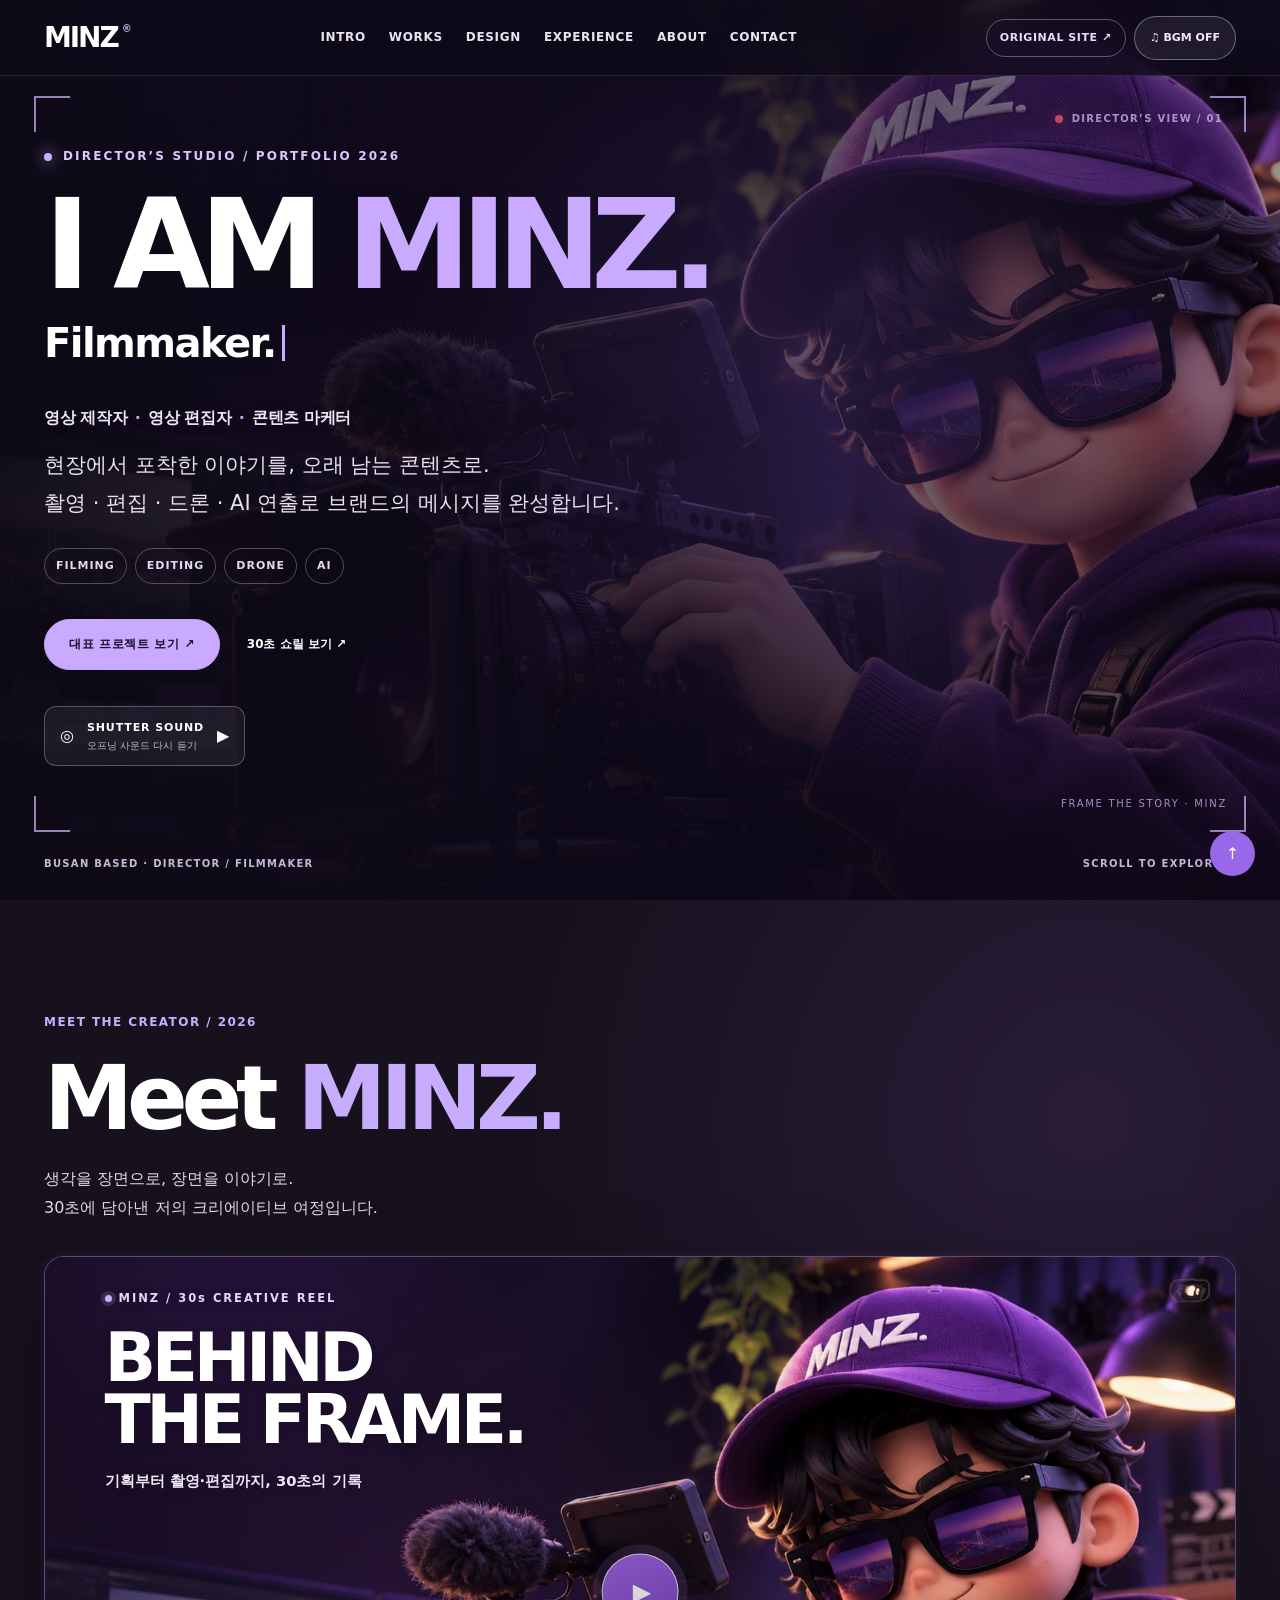
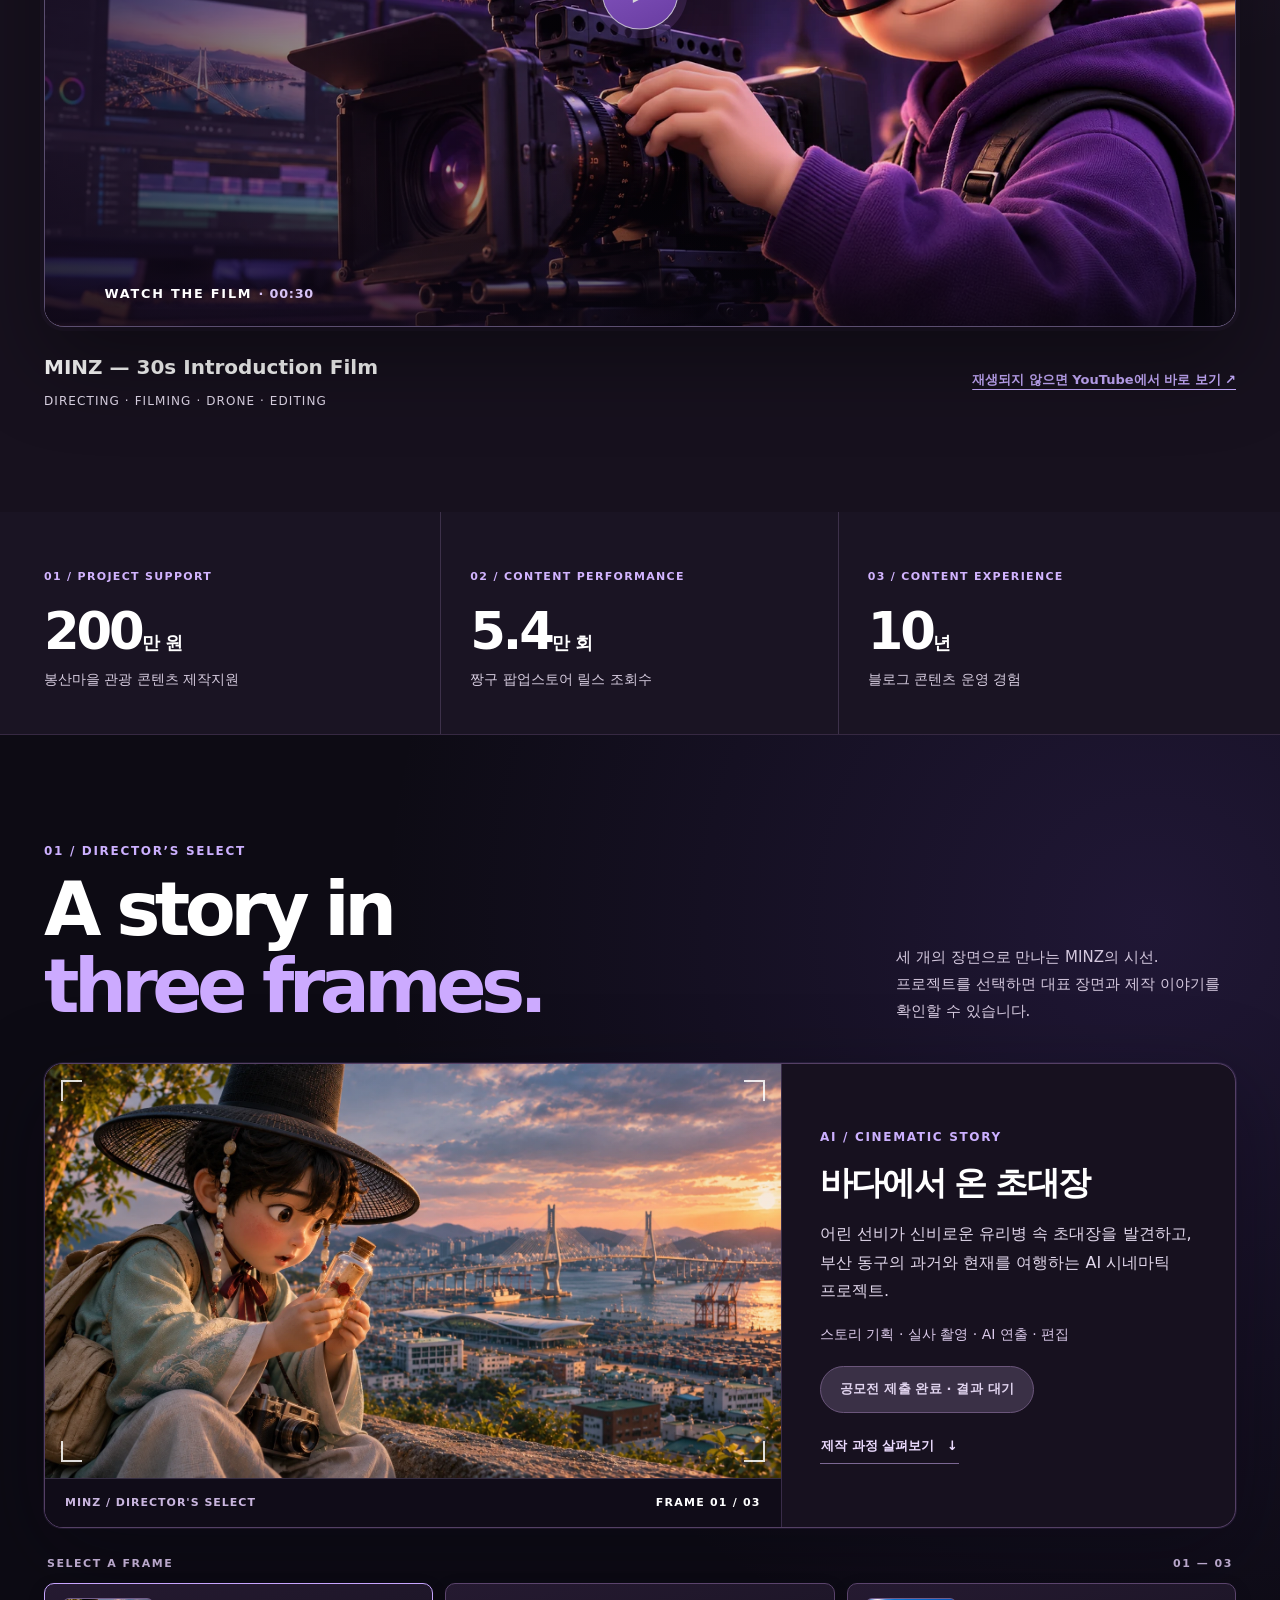
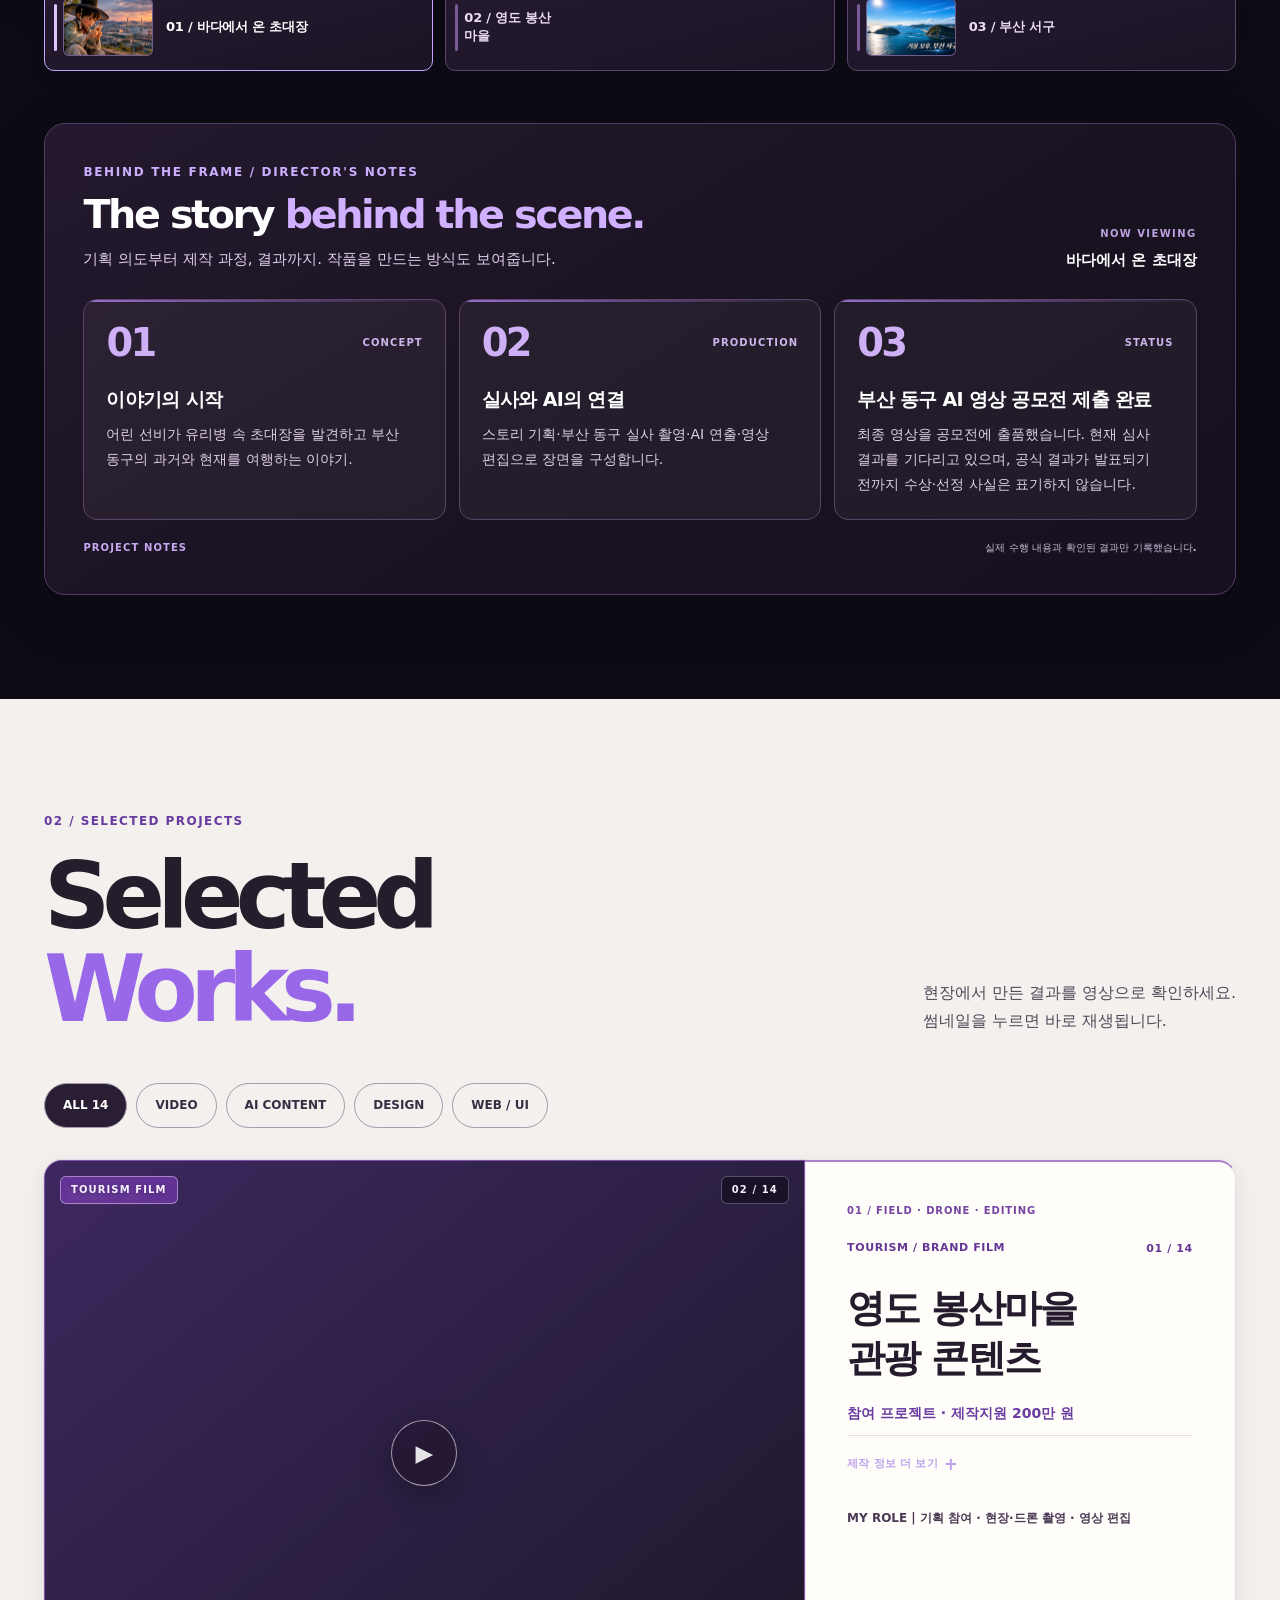
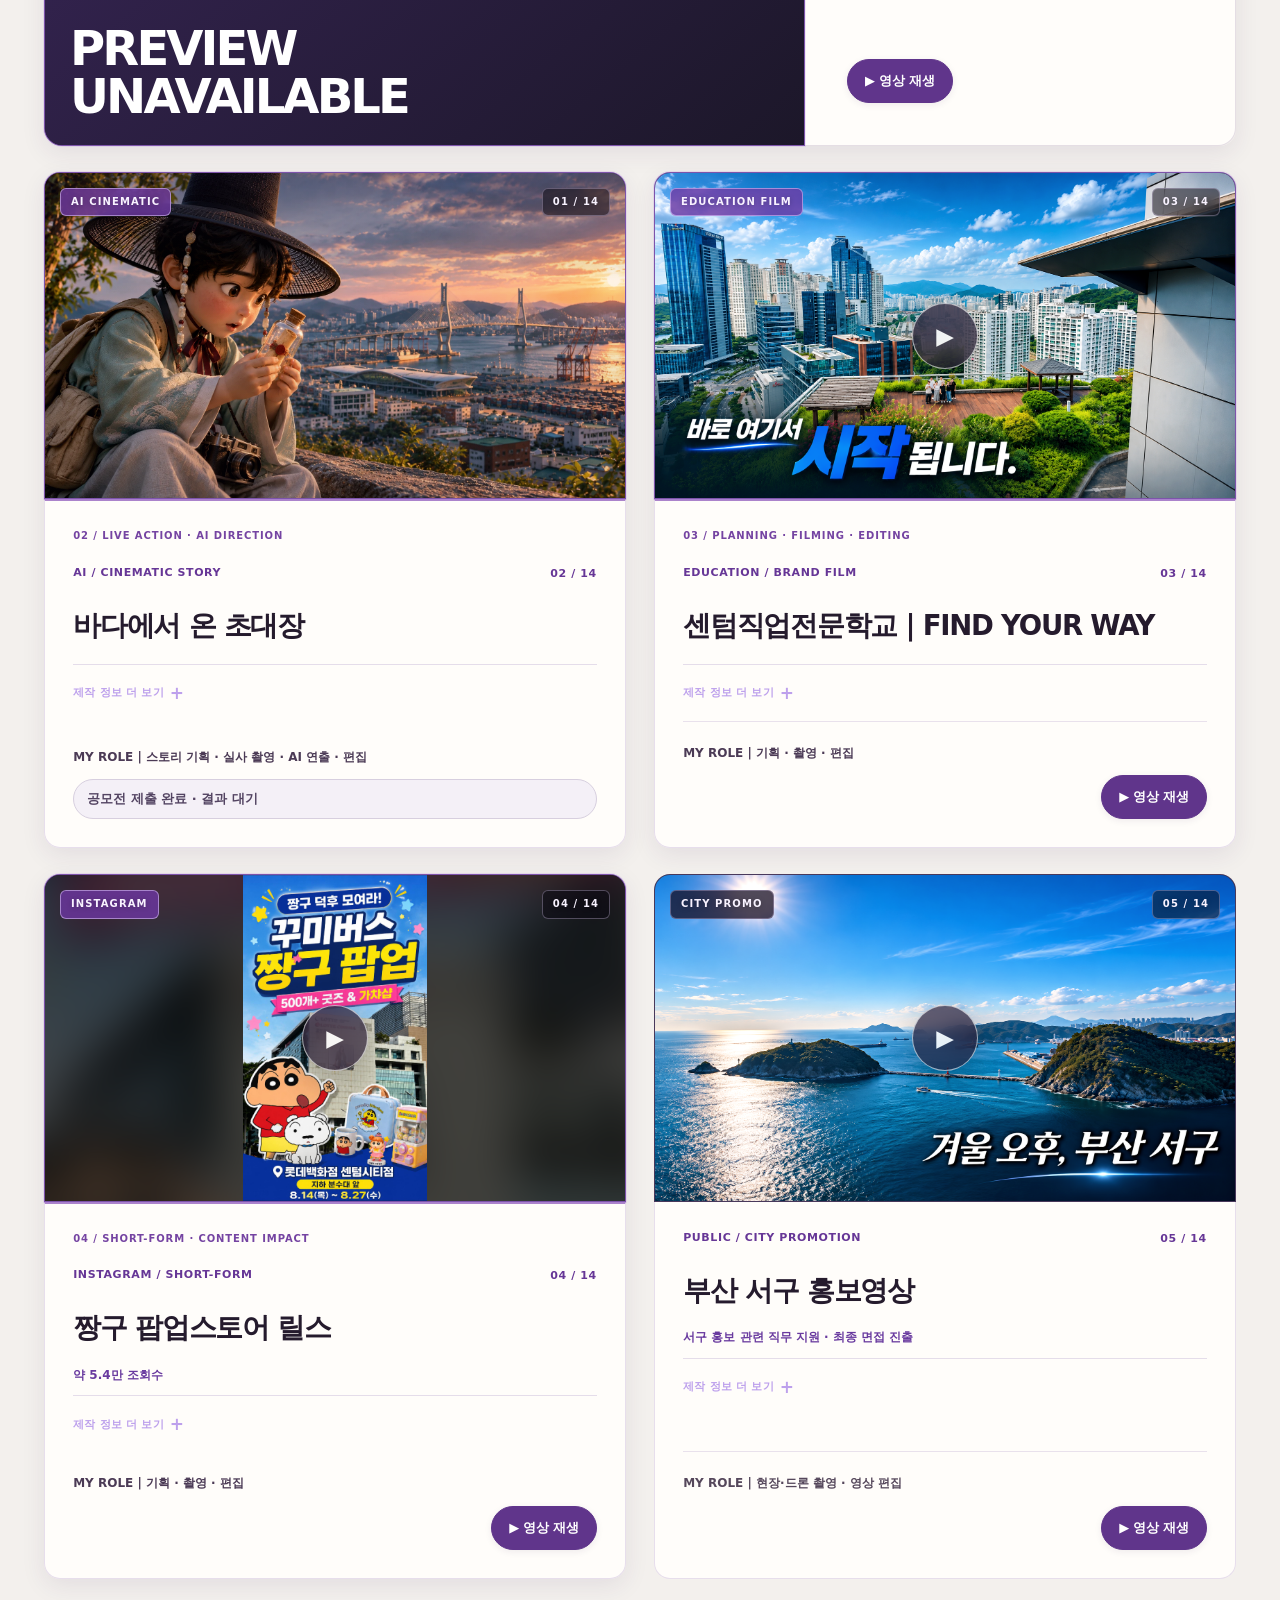
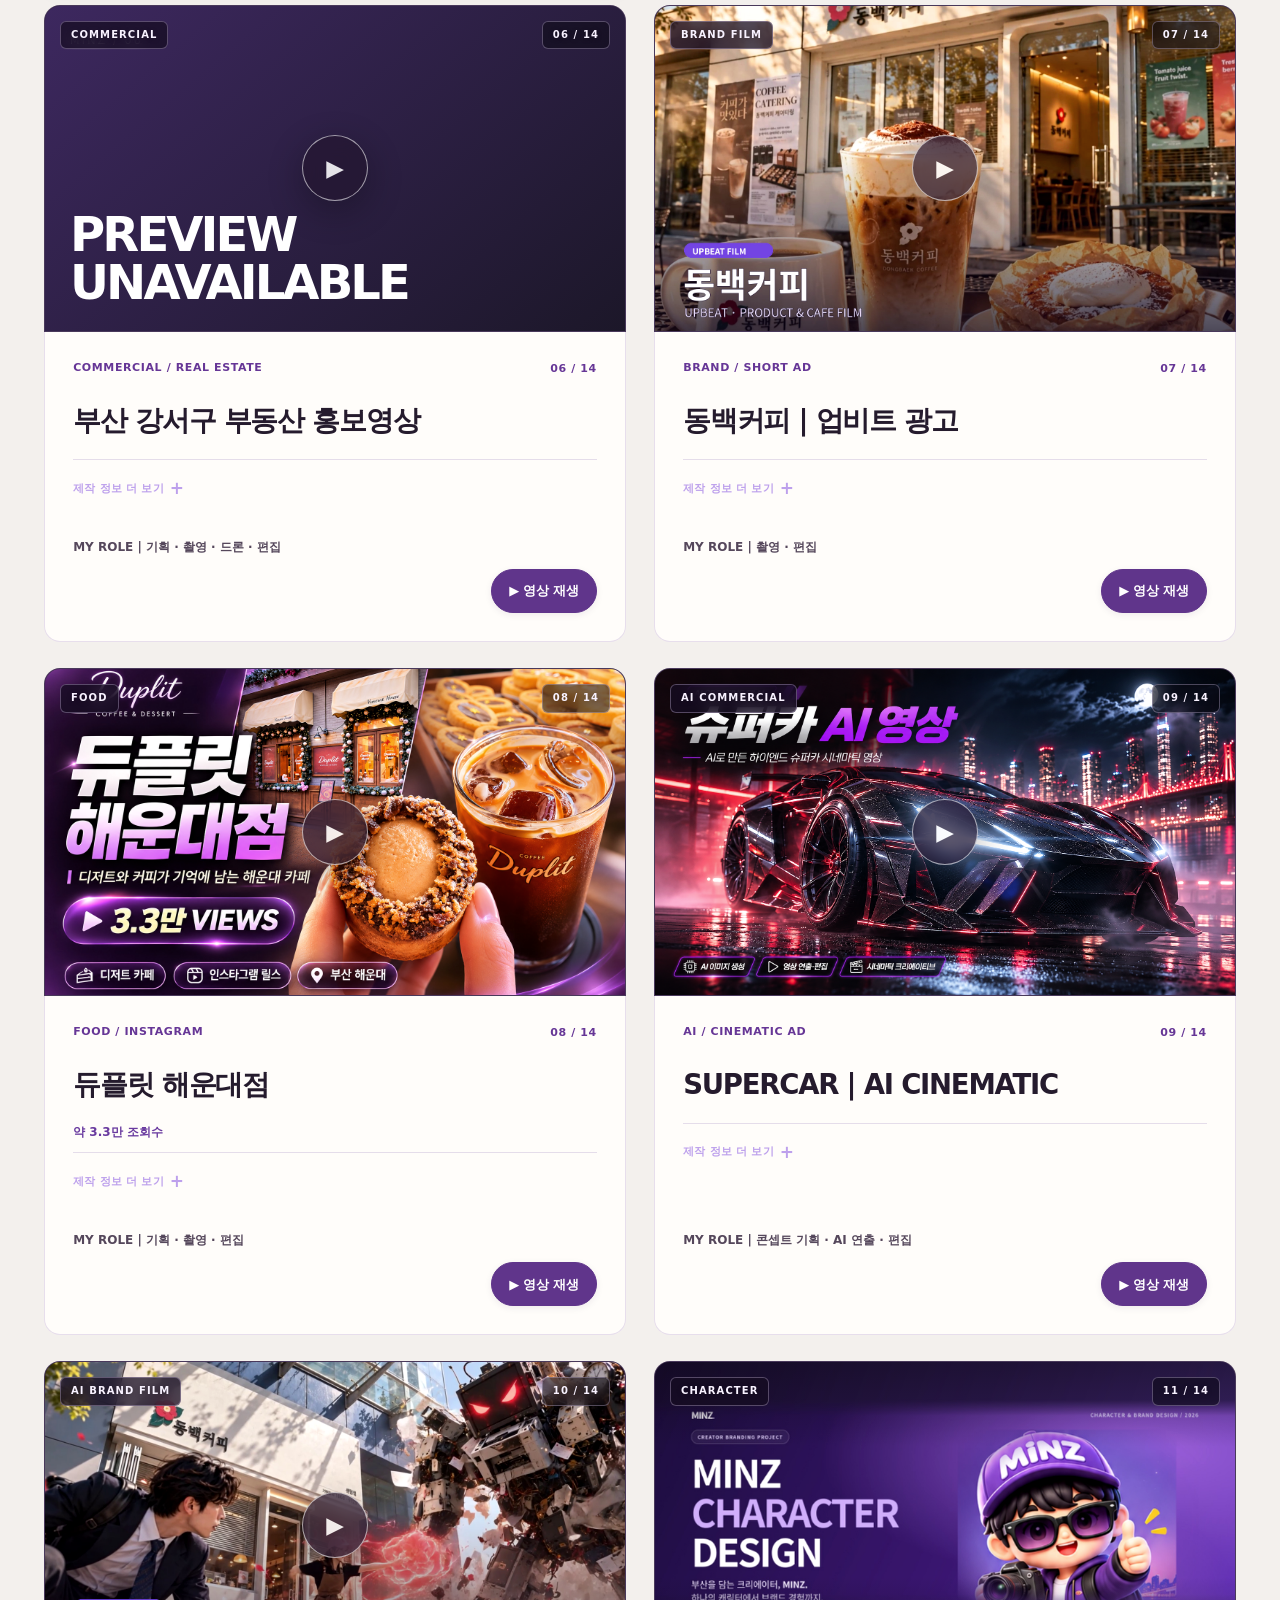
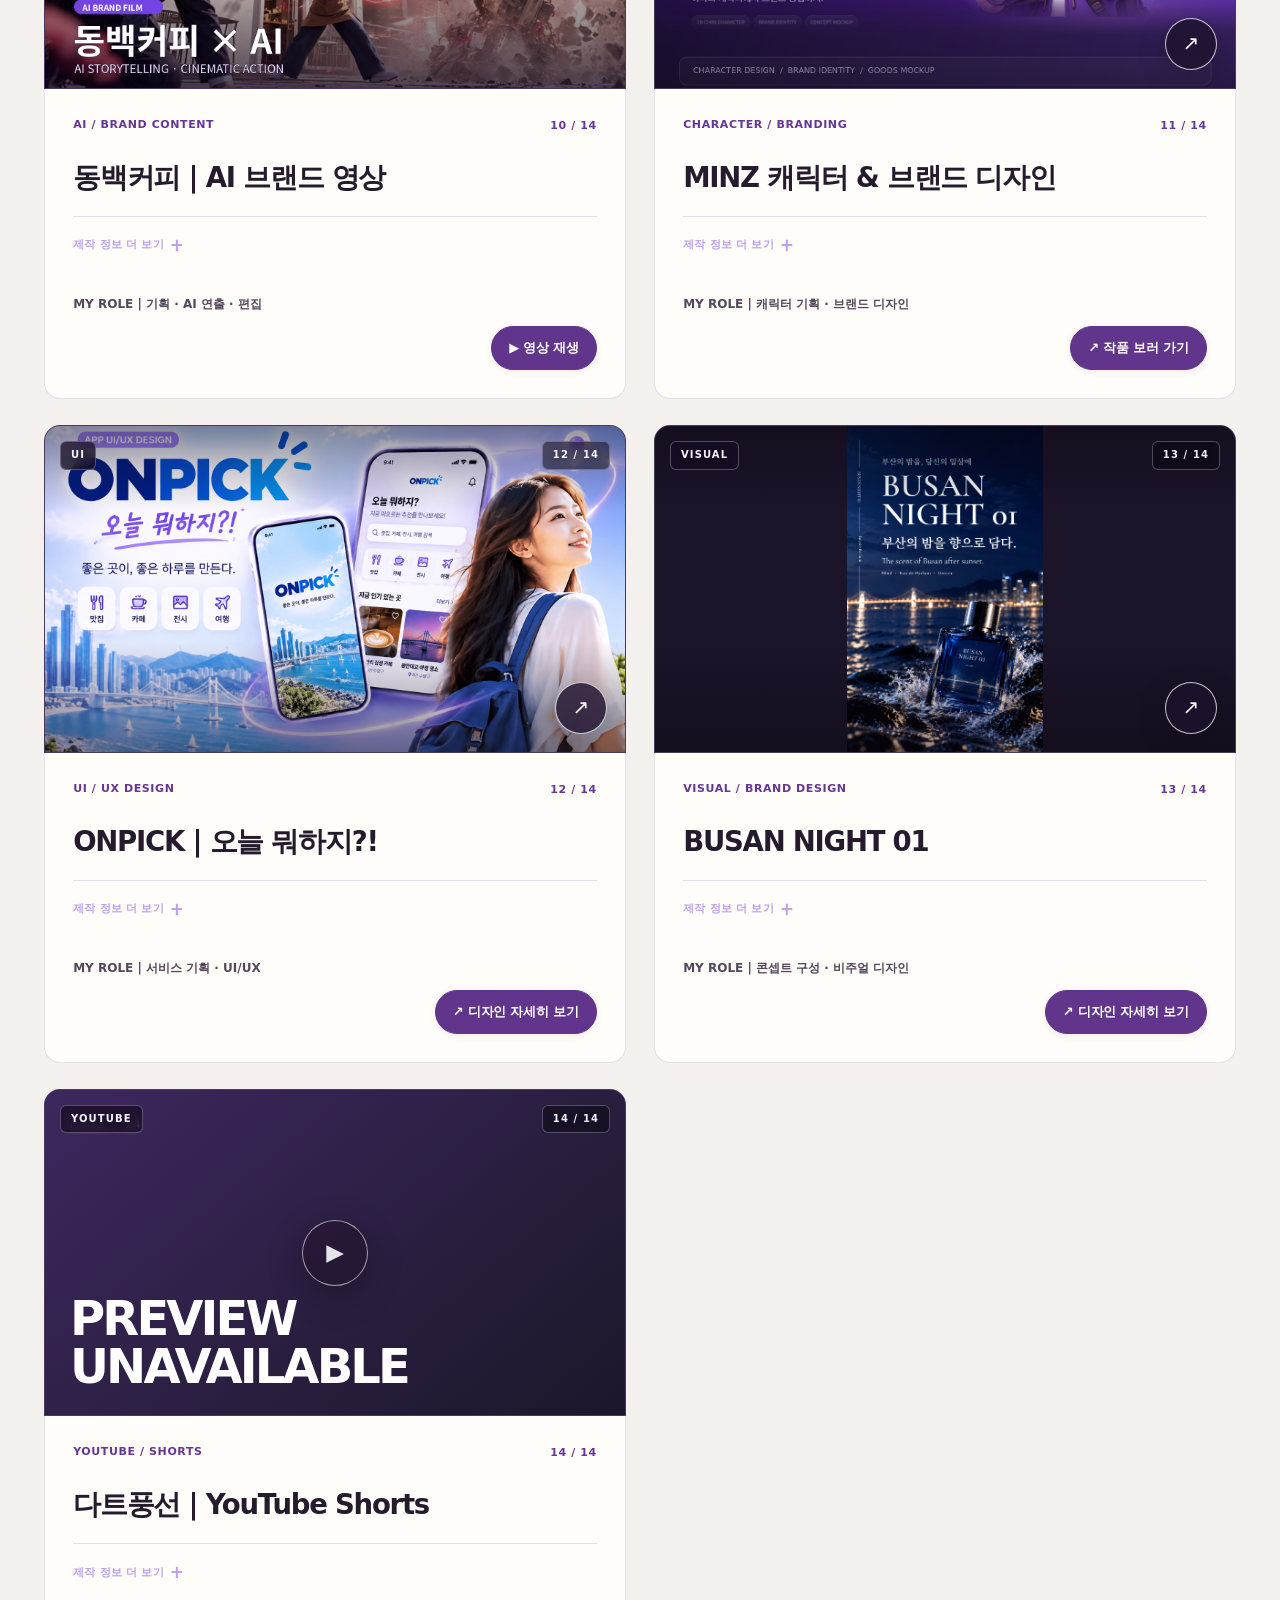
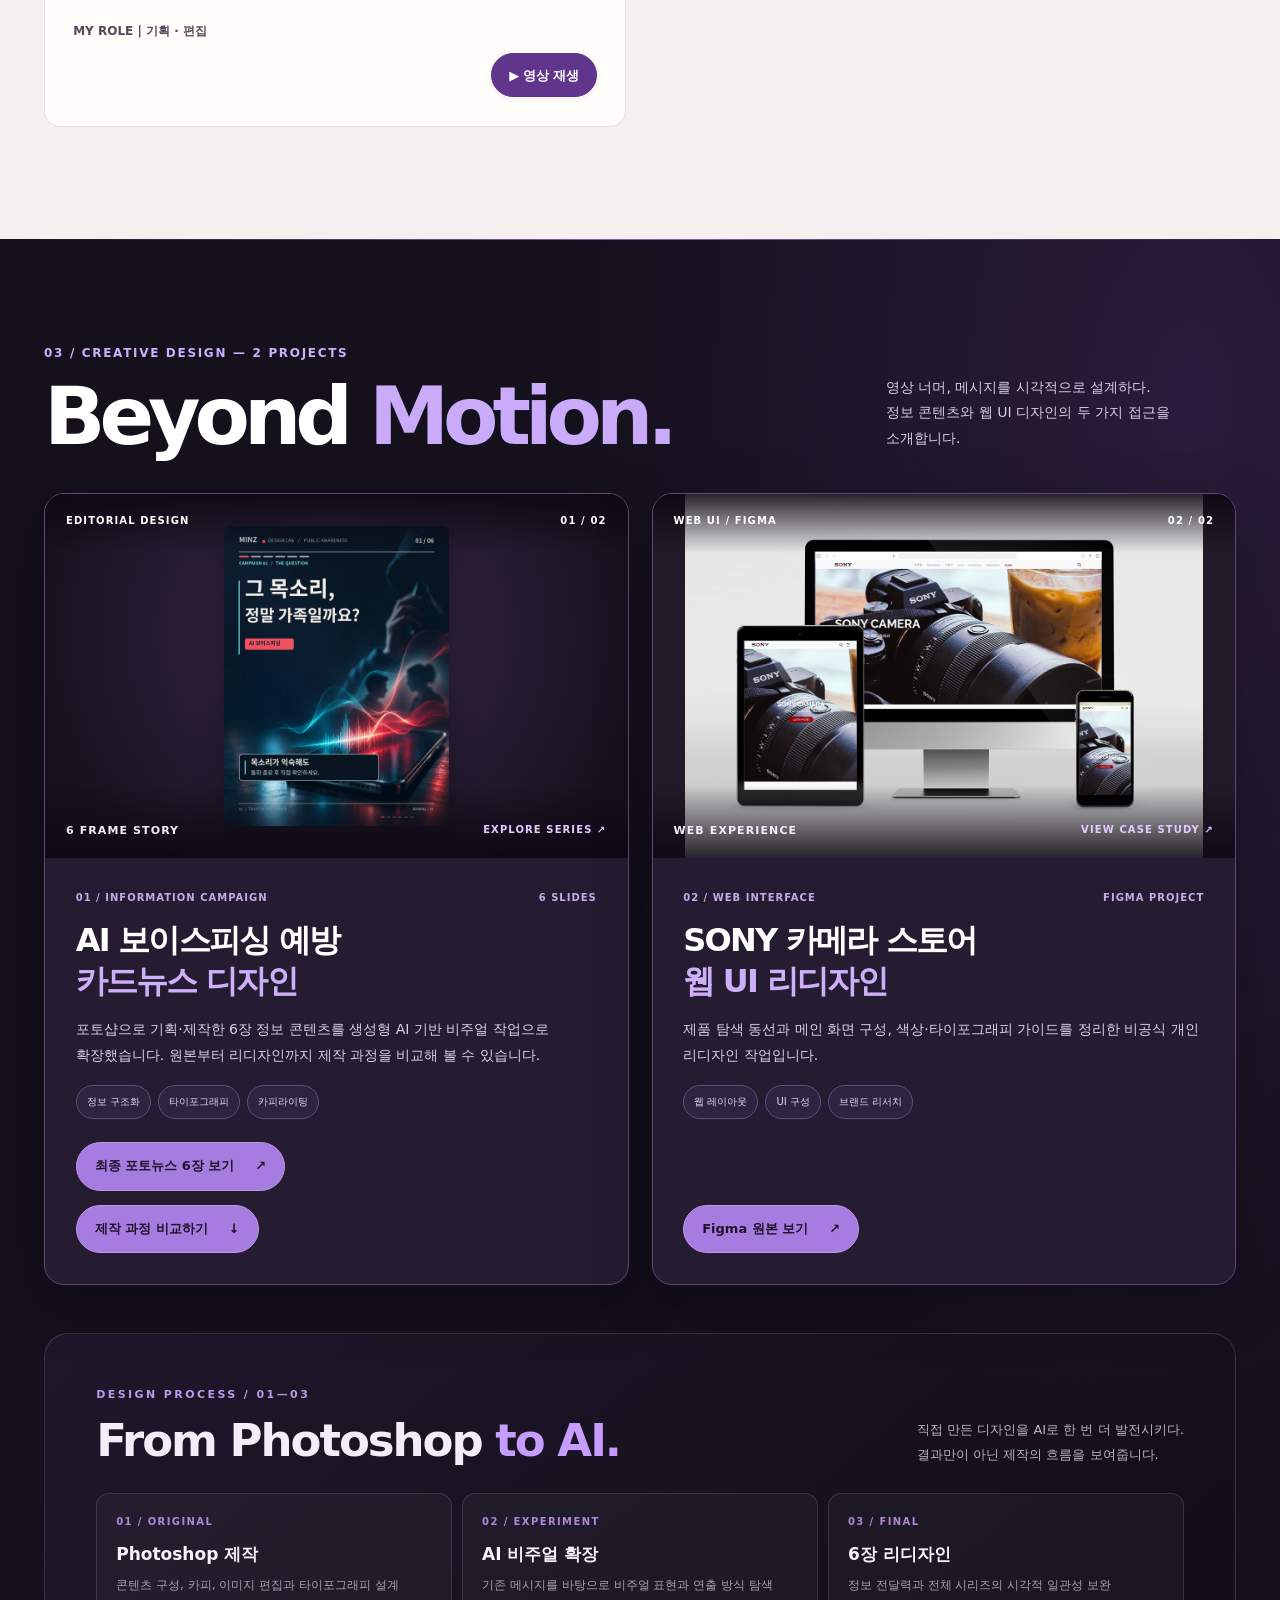
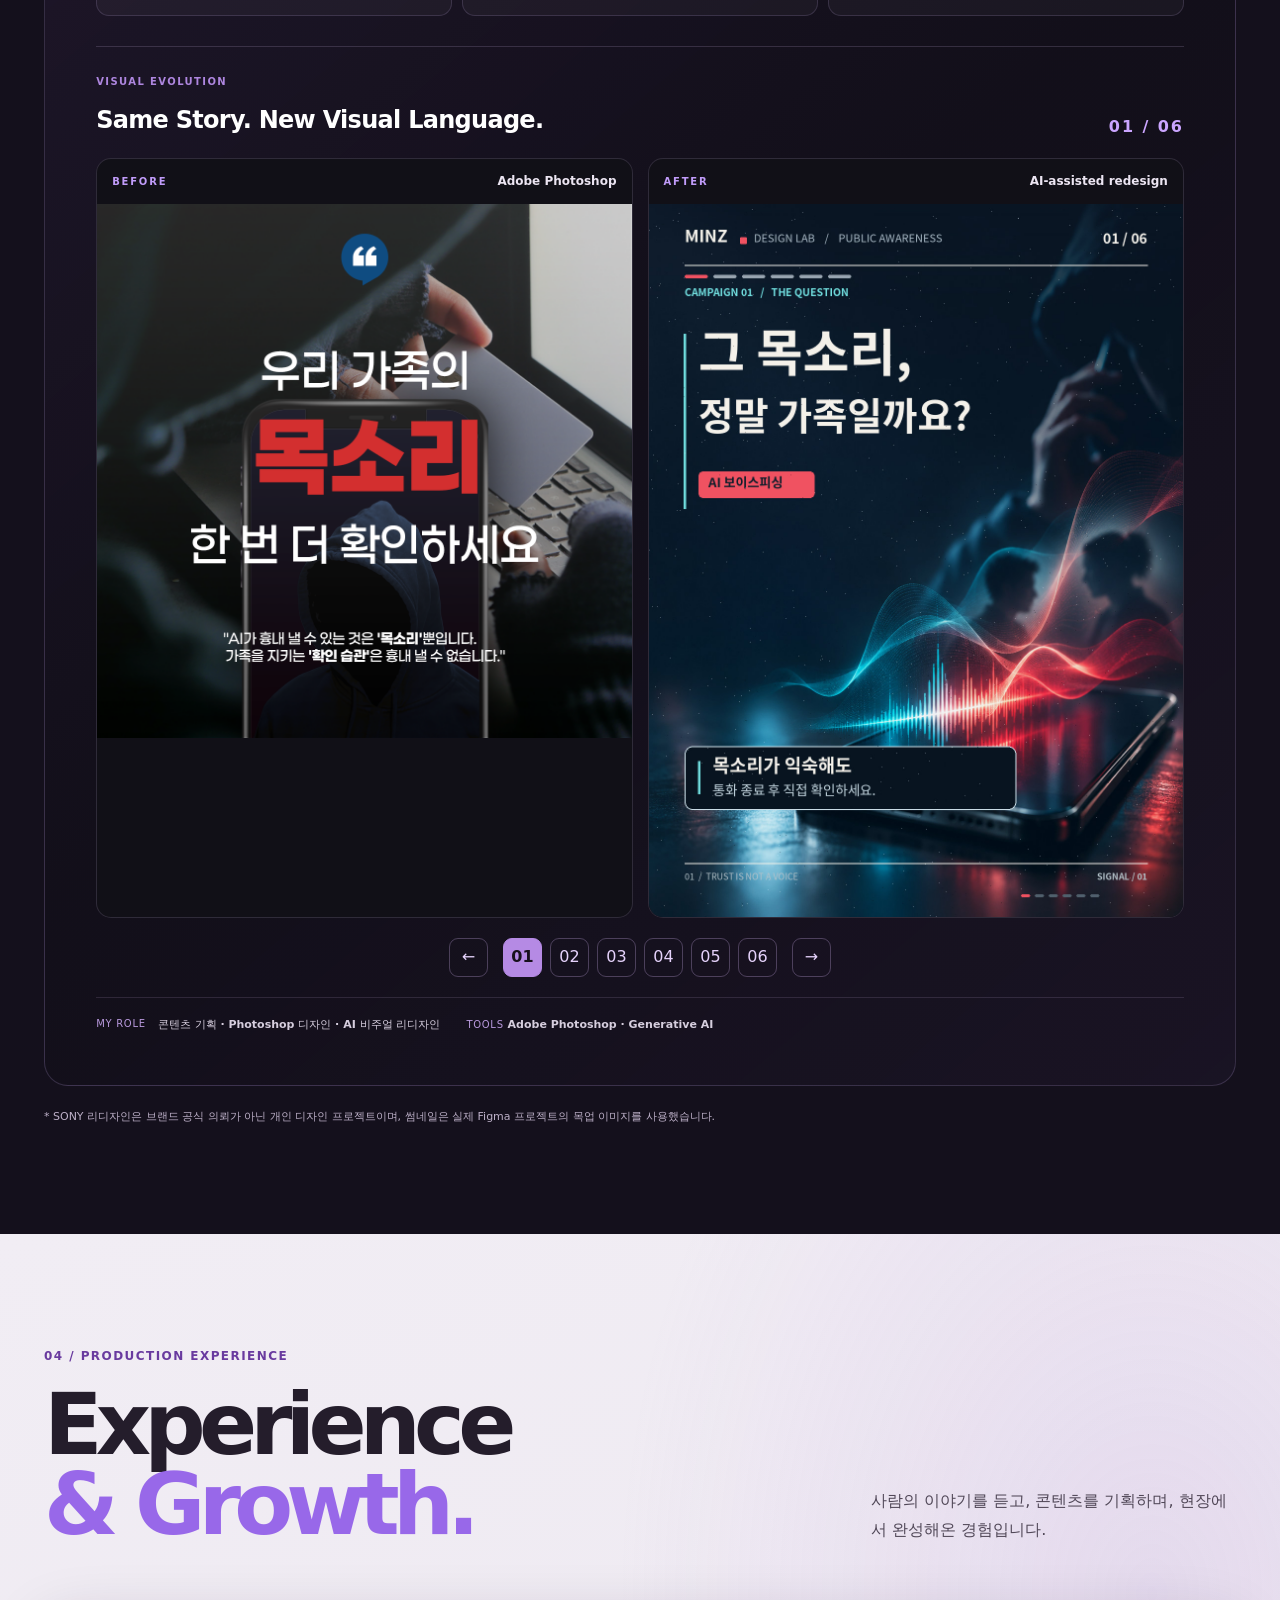
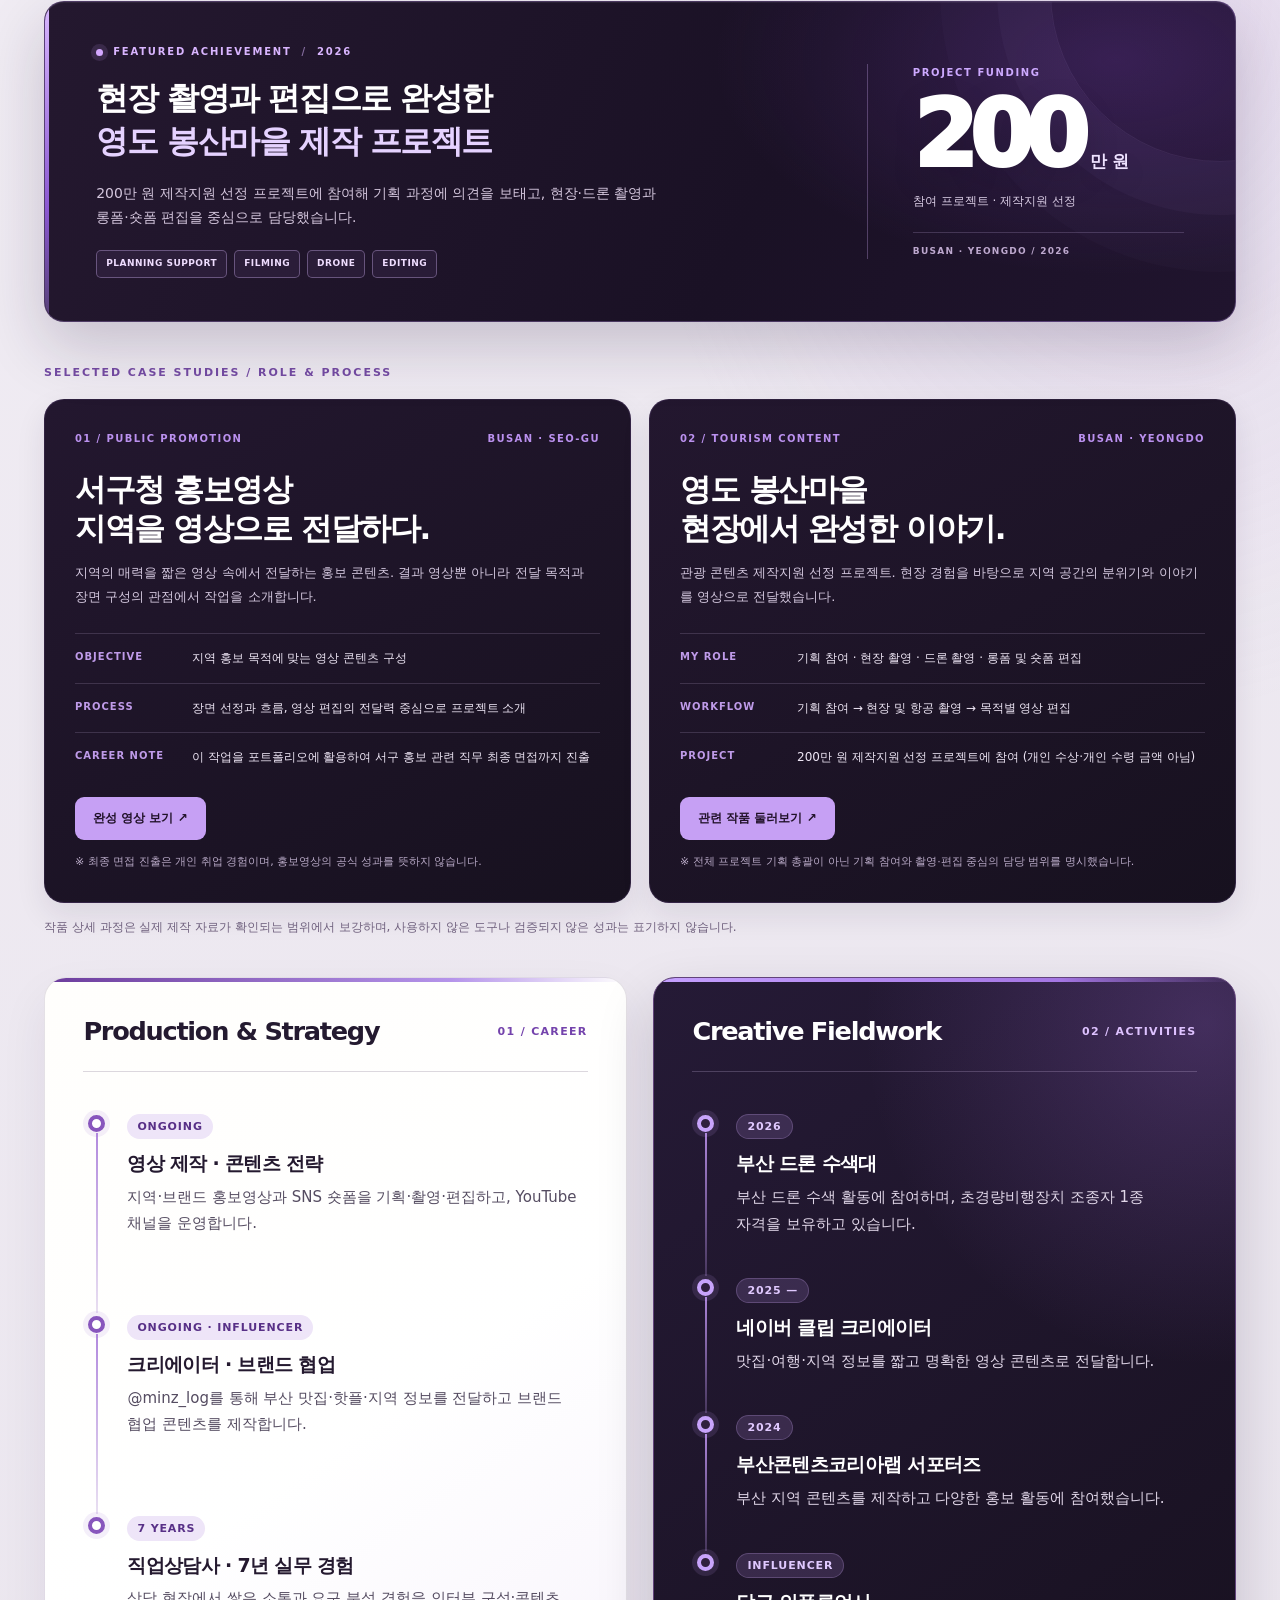
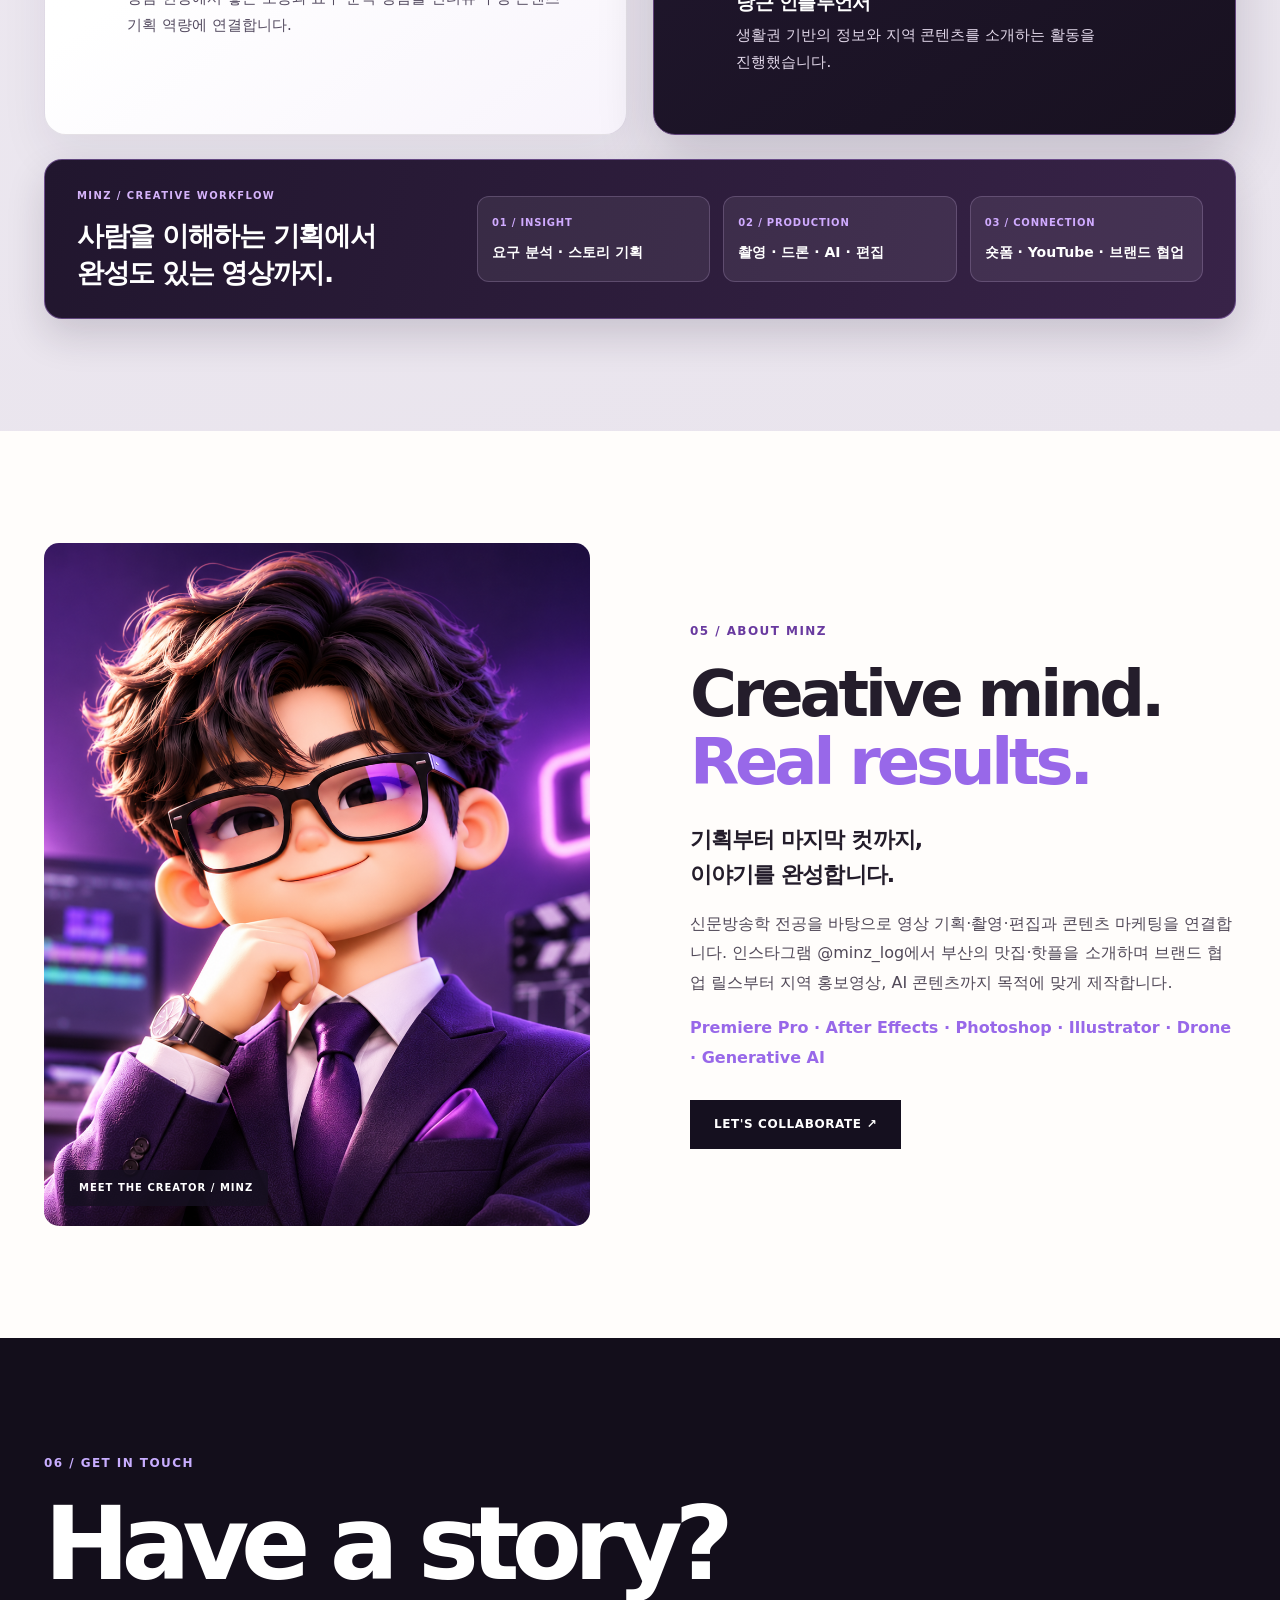
==== commit 2cb1f63c: "MINZ Portfolio Official Launch" ====
--- a/index.html
+++ b/index.html
@@ -1,30 +1,45 @@
 <!doctype html>
+<!-- MINZ Director's Studio v5.4 · polished · 14 selected works -->
 <html lang="ko">
 
 <head>
   <meta charset="utf-8">
   <meta name="viewport" content="width=device-width,initial-scale=1">
+  <!-- YouTube embeds need a valid origin/referrer for player configuration. -->
+  <meta name="referrer" content="strict-origin-when-cross-origin">
   <meta name="theme-color" content="#15101f">
-  <meta name="description" content="MINZ 유재민 | 영상 기획·촬영·드론·편집·AI·콘텐츠 마케팅 포트폴리오">
-  <meta property="og:title" content="MINZ | Creative Portfolio">
-  <meta property="og:description" content="Create Stories. Inspire People. 영상 크리에이터 MINZ의 작품과 경험">
-  <title>MINZ | Creative Portfolio</title>
+  <meta name="description" content="MINZ 영상 제작·촬영·편집 포트폴리오. 부산 지역 홍보영상, 드론 촬영, SNS 숏폼, AI 시네마틱, Figma 디자인 프로젝트.">
+  <meta property="og:title" content="MINZ | Director’s Studio — Design Cut v5.4">
+  <meta property="og:description" content="대표작 제작 과정과 실제 담당 역할, 영상·숏폼 성과 및 디자인 작업을 담은 MINZ의 포트폴리오.">
+  <meta property="og:image" content="https://minzlog777.github.io/MINZ_Portfolio_001/assets/img/thumbnails/minz-showreel-studio-v5.webp">
+  <title>MINZ | Director’s Studio — v5.4</title>
   <link rel="icon" href="assets/img/lastfavicon.png">
   <link rel="preconnect" href="https://cdn.jsdelivr.net">
   <link rel="stylesheet"
     href="https://cdn.jsdelivr.net/gh/orioncactus/pretendard/dist/web/variable/pretendardvariable.css">
   <link rel="stylesheet" href="assets/css/main.css?v=20261119-6">
+
+  <link rel="preload" as="image" href="assets/img/thumbnails/donggu-studio-cinematic-v4.webp">
+  <!-- Director Studio: one maintained CSS file -->
+  <link rel="stylesheet" href="assets/css/directors-studio-v54.css?v=20261122-cleanheading">
+
+<link rel="stylesheet" href="assets/css/minz-directors-custom.css?v=20261123-css" data-minz-custom-css="true">
+
+
+
 </head>
 
-<body>
+<body class="studio-page">
+  <a class="studio-skip-link" href="#works">선택한 작품으로 바로 이동</a>
   <header class="header" id="header">
     <div class="container nav-layout">
       <a href="#home" class="logo" aria-label="MINZ 홈">MINZ<span>®</span></a>
       <nav class="nav" id="nav" aria-label="주 메뉴">
-        <a href="#minz-intro">INTRO</a><a href="#works">WORKS</a><a href="#experience">EXPERIENCE</a><a
+        <a href="#minz-intro">INTRO</a><a href="#works">WORKS</a><a class="studio-design-nav" href="#design-works">DESIGN</a><a href="#experience">EXPERIENCE</a><a
           href="#about">ABOUT</a><a href="#contact">CONTACT</a>
       </nav>
       <div class="header-actions">
+        <a class="studio-back-link" href="index.html" aria-label="기존 포트폴리오로 돌아가기">ORIGINAL SITE ↗</a>
         <button class="bgm-btn" id="bgmBtn" type="button" aria-pressed="false">♫ BGM OFF</button>
         <button class="menu-btn" id="menuBtn" aria-controls="nav" aria-expanded="false" aria-label="메뉴 열기"
           type="button">☰</button>
@@ -35,27 +50,34 @@
   <div id="toast" class="toast" role="status" aria-live="polite"></div>
   <main>
     <section id="home" class="hero">
-      <video class="hero-video" id="heroVideo" autoplay muted loop playsinline preload="metadata" aria-hidden="true">
+      <video class="hero-video" id="heroVideo" autoplay muted loop playsinline preload="metadata" aria-hidden="true" poster="assets/img/thumbnails/minz-showreel-studio-v5.webp">
         <source src="assets/img/MINZ_hero_shutter.mp4" type="video/mp4">
       </video>
       <div class="hero-overlay" aria-hidden="true"></div>
+      <div class="studio-camera-hud" aria-hidden="true">
+        <span class="studio-hud-tl"></span><span class="studio-hud-tr"></span>
+        <span class="studio-hud-bl"></span><span class="studio-hud-br"></span>
+        <span class="studio-hud-rec"><i></i> DIRECTOR’S VIEW / 01</span>
+        <span class="studio-hud-side">FRAME THE STORY · MINZ</span>
+      </div>
       <div class="container hero-layout">
         <div class="hero-content">
-          <p class="hero-kicker"><span class="signal-dot"></span> CREATIVE PORTFOLIO / 2026</p>
+          <p class="hero-kicker"><span class="signal-dot"></span> DIRECTOR’S STUDIO / PORTFOLIO 2026</p>
           <h1 class="hero-title">I AM <em>MINZ.</em><span class="typing-line"><span id="typingText">Creator.</span><span
                 class="cursor" aria-hidden="true"></span></span></h1>
-          <p class="hero-description">생각을 장면으로, 장면을 이야기로.<br>기획부터 마지막 컷까지 직접 완성합니다.</p>
+          <p class="hero-jobline">영상 제작자 <span>·</span> 영상 편집자 <span>·</span> 콘텐츠 마케터</p>
+          <p class="hero-description">현장에서 포착한 이야기를, 오래 남는 콘텐츠로.<br>촬영 · 편집 · 드론 · AI 연출로 브랜드의 메시지를 완성합니다.</p>
           <div class="hero-services">
-            <span>DIRECTING</span><span>FILMING</span><span>DRONE</span><span>EDITING</span><span>AI</span><span>INFLUENCER</span>
-          </div>
-          <div class="hero-actions"><a class="button button-white" href="#works">EXPLORE WORKS ↗</a><a class="hero-link"
-              href="#about">ABOUT MINZ ↗</a></div>
+            <span>FILMING</span><span>EDITING</span><span>DRONE</span><span>AI</span>
+          </div>
+          <div class="hero-actions"><a class="button button-white" href="#studio-reel">대표 프로젝트 보기 ↗</a><a class="hero-link"
+              href="#minz-intro">30초 쇼릴 보기 ↗</a></div>
           <button type="button" id="shutterListenBtn" class="shutter-control"><span
               aria-hidden="true">◎</span><span><strong>SHUTTER SOUND</strong><small>오프닝 사운드 다시 듣기</small></span><span
               aria-hidden="true">▶</span></button>
         </div>
       </div>
-      <div class="container hero-footer"><span>BUSAN BASED · CREATIVE PRODUCER</span><a href="#minz-intro">SCROLL TO
+      <div class="container hero-footer"><span>BUSAN BASED · DIRECTOR / FILMMAKER</span><a href="#minz-intro">SCROLL TO
           EXPLORE ↓</a></div>
     </section>
 
@@ -68,17 +90,24 @@
         </div>
         <div class="intro-player reveal" id="introPlayer">
           <button type="button" id="introPlay" class="intro-cover" aria-label="MINZ 30초 자기소개 영상 재생">
-            <img src="https://img.youtube.com/vi/jJtmsYwahRo/maxresdefault.jpg"
-              data-fallback="https://img.youtube.com/vi/jJtmsYwahRo/hqdefault.jpg" alt="MINZ 30초 자기소개 유튜브 썸네일"
-              loading="lazy">
-            <span class="intro-play" aria-hidden="true">▶</span><span class="intro-watch">WATCH MY 30s FILM</span>
+            <img src="assets/img/thumbnails/minz-showreel-studio-v5.webp"
+              data-fallback="https://img.youtube.com/vi/jJtmsYwahRo/maxresdefault.jpg"
+              alt="보라색 MINZ 모자를 쓴 캐릭터가 시네마 카메라를 다루는 편집 스튜디오 장면"
+              width="1600" height="900" loading="lazy">
+            <span class="studio-intro-copy" aria-hidden="true">
+              <span class="studio-intro-eyebrow">MINZ / 30s CREATIVE REEL</span>
+              <strong class="studio-intro-headline">BEHIND<br>THE FRAME.</strong>
+              <span class="studio-intro-sub">기획부터 촬영·편집까지, 30초의 기록</span>
+            </span>
+            <span class="intro-play" aria-hidden="true">▶</span>
+            <span class="intro-watch" aria-hidden="true">WATCH THE FILM <span>· 00:30</span></span>
           </button>
           <button type="button" id="introClose" class="intro-close" hidden>✕ 닫기</button>
         </div>
         <div class="intro-bottom">
           <div><strong>MINZ — 30s Introduction Film</strong>
             <p>DIRECTING · FILMING · DRONE · EDITING</p>
-          </div><a href="https://youtu.be/jJtmsYwahRo" target="_blank" rel="noopener noreferrer">WATCH ON YOUTUBE ↗</a>
+          </div><a href="https://youtu.be/jJtmsYwahRo" target="_blank" rel="noopener noreferrer">재생되지 않으면 YouTube에서 바로 보기 ↗</a>
         </div>
       </div>
     </section>
@@ -91,9 +120,68 @@
         <div class="proof-item"><small>02 / CONTENT PERFORMANCE</small><strong>5.4<span>만 회</span></strong>
           <p>짱구 팝업스토어 릴스 조회수</p>
         </div>
-        <div class="proof-item"><small>03 / PRODUCTION</small><strong>ONE STOP</strong>
-          <p>기획 · 촬영 · 드론 · 편집</p>
-        </div>
+        <div class="proof-item"><small>03 / CONTENT EXPERIENCE</small><strong>10<span>년</span></strong>
+          <p>블로그 콘텐츠 운영 경험</p>
+        </div>
+      </div>
+    </section>
+
+    <!-- Experimental layout: this section exists only in directors-studio.html -->
+    <section id="studio-reel" class="studio-reel" aria-labelledby="studioReelTitle">
+      <div class="container">
+        <div class="studio-reel-head reveal">
+          <div>
+            <p class="studio-mini-label">01 / DIRECTOR’S SELECT</p>
+            <h2 id="studioReelTitle">A story in <em>three frames.</em></h2>
+          </div>
+          <p>세 개의 장면으로 만나는 MINZ의 시선.<br>프로젝트를 선택하면 대표 장면과 제작 이야기를 확인할 수 있습니다.</p>
+        </div>
+        <div class="studio-stage" id="studioStage" aria-live="polite">
+          <div class="studio-stage-media">
+            <div class="studio-stage-photo">
+              <div class="studio-stage-placeholder" aria-hidden="true">PREVIEW UNAVAILABLE</div>
+              <img id="studioStageImage" src="assets/img/thumbnails/donggu-studio-cinematic-v4.webp" alt="어린 선비가 북항을 바라보며 유리병 속 말린 초대장을 발견하는 AI 연출 이미지" loading="lazy">
+              <div class="studio-stage-focus" aria-hidden="true"><i></i><i></i><i></i><i></i></div>
+            </div>
+            <div class="studio-stage-caption" aria-label="선택된 대표작 프레임">
+              <span class="studio-stage-caption-name">MINZ / DIRECTOR'S SELECT</span>
+              <span class="studio-stage-index" id="studioStageIndex">FRAME 01 / 03</span>
+            </div>
+          </div>
+          <div class="studio-stage-info">
+            <p class="studio-mini-label" id="studioStageType">AI / CINEMATIC STORY</p>
+            <h3 id="studioStageTitle">바다에서 온 초대장</h3>
+            <p class="studio-stage-desc" id="studioStageDesc">어린 선비의 시선으로 부산 동구를 여행하는 AI 시네마틱 스토리.</p>
+            <p class="studio-stage-role" id="studioStageRole">기획 · 촬영 · AI 연출 · 편집</p>
+            <button type="button" class="studio-stage-action" id="studioStageAction" disabled>공모전 제출 완료</button>
+            <a class="studio-notes-jump" href="#studio-director-notes">제작 과정 살펴보기 <span aria-hidden="true">↓</span></a>
+          </div>
+        </div>
+        <div class="studio-filmstrip-wrap">
+          <div class="studio-filmstrip-top"><span>SELECT A FRAME</span><span>01 — 03</span></div>
+          <div class="studio-filmstrip" id="studioFilmstrip" role="group" aria-label="대표 작품 선택">
+            <button type="button" class="studio-filmstrip-item is-active" data-reel-index="0" aria-pressed="true">01 / 바다에서 온 초대장</button>
+            <button type="button" class="studio-filmstrip-item" data-reel-index="1" aria-pressed="false">02 / 영도 봉산마을</button>
+            <button type="button" class="studio-filmstrip-item" data-reel-index="2" aria-pressed="false">03 / 부산 서구</button>
+          </div>
+        </div>
+        <!-- v5.3: three steps are production notes, not fabricated behind-the-scenes photos. -->
+        <section class="studio-director-notes reveal" id="studio-director-notes" aria-labelledby="studioNotesTitle">
+          <div class="studio-notes-heading">
+            <div>
+              <p class="studio-mini-label">BEHIND THE FRAME / DIRECTOR'S NOTES</p>
+              <h3 id="studioNotesTitle">The story <em>behind the scene.</em></h3>
+              <p class="studio-notes-lead">기획 의도부터 제작 과정, 결과까지. 작품을 만드는 방식도 보여줍니다.</p>
+            </div>
+            <div class="studio-note-current"><span>NOW VIEWING</span><strong id="studioNoteSelected">바다에서 온 초대장</strong></div>
+          </div>
+          <div class="studio-notes-grid" id="studioNotesGrid">
+            <article class="studio-note-card"><div class="studio-note-card-head"><span>01</span><small>CONCEPT</small></div><h4 id="studioNoteTitle0">이야기의 시작</h4><p id="studioNoteText0">어린 선비가 유리병 속 초대장을 따라 부산 동구의 시간을 여행하는 이야기.</p></article>
+            <article class="studio-note-card"><div class="studio-note-card-head"><span>02</span><small>PRODUCTION</small></div><h4 id="studioNoteTitle1">장면을 만드는 과정</h4><p id="studioNoteText1">기획·실사 촬영·AI 연출·편집을 연결하는 제작 과정.</p></article>
+            <article class="studio-note-card"><div class="studio-note-card-head"><span>03</span><small>STATUS</small></div><h4 id="studioNoteTitle2">현재 진행 상태</h4><p id="studioNoteText2">부산 동구 AI 영상 공모전 출품 완료 · 심사 결과 대기 중.</p></article>
+          </div>
+          <p class="studio-notes-foot">PROJECT NOTES <span>실제 수행 내용과 확인된 결과만 기록했습니다.</span></p>
+        </section>
       </div>
     </section>
 
@@ -101,10 +189,10 @@
       <div class="container">
         <div class="section-heading reveal">
           <div>
-            <p class="kicker">01 / SELECTED PROJECTS</p>
+            <p class="kicker">02 / SELECTED PROJECTS</p>
             <h2 class="section-title">Selected<br><em>Works.</em></h2>
           </div>
-          <p class="section-description">아이디어를 실행 가능한 결과로.<br>실제 프로젝트와 콘텐츠 성과를 보여줍니다.</p>
+          <p class="section-description">현장에서 만든 결과를 영상으로 확인하세요.<br>썸네일을 누르면 바로 재생됩니다.</p>
         </div>
         <div class="filters" role="group" aria-label="작품 카테고리"><button class="filter active" data-filter="all"
             aria-pressed="true">ALL <span id="workCount">14</span></button><button class="filter" data-filter="video"
@@ -115,61 +203,179 @@
       </div>
     </section>
 
+
+    <!-- v5.4: dedicated creative-design showcases; 14 total cards appear in Selected Works. -->
+    <section id="design-works" class="studio-design-section" aria-labelledby="studioDesignTitle">
+      <div class="container">
+        <div class="studio-design-heading reveal">
+          <div>
+            <p class="studio-mini-label">03 / CREATIVE DESIGN — 2 PROJECTS</p>
+            <h2 id="studioDesignTitle">Beyond <em>Motion.</em></h2>
+          </div>
+          <p>영상 너머, 메시지를 시각적으로 설계하다.<br>정보 콘텐츠와 웹 UI 디자인의 두 가지 접근을 소개합니다.</p>
+        </div>
+        <div class="studio-design-grid">
+          <article class="studio-design-card reveal">
+            <button type="button" class="studio-design-visual studio-design-visual-news" id="openVoiceGallery" aria-haspopup="dialog" aria-label="AI 보이스피싱 예방 카드뉴스 6장 보기">
+              <span class="studio-design-topline"><span>EDITORIAL DESIGN</span><span>01 / 02</span></span>
+              <span class="studio-design-news-panels" aria-hidden="true">
+                <img src="assets/img/design/voice-phishing-01.jpg?v=20261120-brand-v4" alt="" loading="lazy">
+                <img src="assets/img/design/voice-phishing-02.jpg?v=20261120-brand-v4" alt="" loading="lazy">
+                <img src="assets/img/design/voice-phishing-03.jpg?v=20261120-brand-v4" alt="" loading="lazy">
+              </span>
+              <span class="studio-design-visual-footer"><b>6 FRAME STORY</b><span>EXPLORE SERIES ↗</span></span>
+            </button>
+            <div class="studio-design-body">
+              <div class="studio-design-head"><span>01 / INFORMATION CAMPAIGN</span><span>6 SLIDES</span></div>
+              <h3>AI 보이스피싱 예방<br><em>카드뉴스 디자인</em></h3>
+              <p>포토샵으로 기획·제작한 6장 정보 콘텐츠를 생성형 AI 기반 비주얼 작업으로 확장했습니다. 원본부터 리디자인까지 제작 과정을 비교해 볼 수 있습니다.</p>
+              <div class="studio-design-pills"><span>정보 구조화</span><span>타이포그래피</span><span>카피라이팅</span></div>
+              <button type="button" id="openVoiceGalleryBottom" class="studio-design-cta">최종 포토뉴스 6장 보기 <span aria-hidden="true">↗</span></button>
+              <a class="studio-design-cta" href="#minz-news-process">제작 과정 비교하기 <span aria-hidden="true">↓</span></a>
+            </div>
+          </article>
+          <article class="studio-design-card reveal">
+            <a class="studio-design-visual studio-design-visual-sony" href="https://www.figma.com/design/AvhAlk67j2KT26BQLYI7rF/sony?node-id=72-67" target="_blank" rel="noopener noreferrer" aria-label="Figma에서 SONY 웹 UI 개인 리디자인 열기">
+              <span class="studio-design-topline"><span>WEB UI / FIGMA</span><span>02 / 02</span></span>
+              <img class="studio-design-sony-preview" src="assets/img/design/sony-concept-preview.png?v=20261120-figma-mockup" alt="SONY 카메라 스토어 웹 UI 개인 리디자인의 실제 Figma 프로젝트 목업. PC·태블릿·모바일 화면 구성" loading="lazy">
+              <span class="studio-design-visual-footer"><b>WEB EXPERIENCE</b><span>OPEN FIGMA ↗</span></span>
+            </a>
+            <div class="studio-design-body">
+              <div class="studio-design-head"><span>02 / WEB INTERFACE</span><span>FIGMA PROJECT</span></div>
+              <h3>SONY 카메라 스토어<br><em>웹 UI 리디자인</em></h3>
+              <p>제품 탐색 동선과 메인 화면 구성, 색상·타이포그래피 가이드를 정리한 비공식 개인 리디자인 작업입니다.</p>
+              <div class="studio-design-pills"><span>웹 레이아웃</span><span>UI 구성</span><span>브랜드 리서치</span></div>
+              <a class="studio-design-cta" href="https://www.figma.com/design/AvhAlk67j2KT26BQLYI7rF/sony?node-id=72-67" target="_blank" rel="noopener noreferrer">Figma 원본 보기 <span aria-hidden="true">↗</span></a>
+            </div>
+          </article>
+        </div>
+
+        <!-- MINZ: original Photoshop to AI-assisted redesign; original assets supplied separately. -->
+        <section id="minz-news-process" class="minz-news-process" aria-labelledby="minzProcessTitle">
+          <div class="minz-process-header">
+            <div><p class="minz-process-overline">DESIGN PROCESS / 01—03</p><h3 id="minzProcessTitle">From Photoshop <em>to AI.</em></h3></div>
+            <p>직접 만든 디자인을 AI로 한 번 더 발전시키다.<br>결과만이 아닌 제작의 흐름을 보여줍니다.</p>
+          </div>
+          <div class="minz-process-steps" aria-label="제작 과정">
+            <div><span>01 / ORIGINAL</span><strong>Photoshop 제작</strong><p>콘텐츠 구성, 카피, 이미지 편집과 타이포그래피 설계</p></div>
+            <div><span>02 / EXPERIMENT</span><strong>AI 비주얼 확장</strong><p>기존 메시지를 바탕으로 비주얼 표현과 연출 방식 탐색</p></div>
+            <div><span>03 / FINAL</span><strong>6장 리디자인</strong><p>정보 전달력과 전체 시리즈의 시각적 일관성 보완</p></div>
+          </div>
+          <div class="minz-process-compare">
+            <div class="minz-process-compare-head"><div><span>VISUAL EVOLUTION</span><h4>Same Story. New Visual Language.</h4></div><p id="minzFrameCounter" aria-live="polite">01 / 06</p></div>
+            <div class="minz-process-pair">
+              <figure class="minz-process-frame"><figcaption><span>BEFORE</span><strong>Adobe Photoshop</strong></figcaption><div class="minz-process-image"><img id="minzBeforeImage" alt="포토샵 초기 제작본 1장" loading="lazy"><div class="minz-process-empty" id="minzBeforeEmpty"><strong>ORIGINAL ARCHIVE</strong><span>포토샵 원본 이미지 업로드 후 표시됩니다.</span><small>assets/img/design/Artboard 1.jpg (또는 .png)</small></div></div></figure>
+              <figure class="minz-process-frame"><figcaption><span>AFTER</span><strong>AI-assisted redesign</strong></figcaption><div class="minz-process-image"><img id="minzAfterImage" src="assets/img/design/voice-phishing-01.jpg?v=20261120-brand-v4" alt="AI 리디자인 결과 1장" loading="lazy"><div class="minz-process-empty" id="minzAfterEmpty" hidden><strong>FINAL ARCHIVE</strong><span>최종 이미지 경로를 확인해 주세요.</span></div></div></figure>
+            </div>
+            <div class="minz-process-navigation"><button type="button" id="minzProcessPrev" aria-label="이전 포토뉴스">←</button><div class="minz-process-pages" id="minzProcessPages" role="group" aria-label="비교할 포토뉴스 장 선택"></div><button type="button" id="minzProcessNext" aria-label="다음 포토뉴스">→</button></div>
+            <p class="minz-process-note">MY ROLE <b>콘텐츠 기획 · Photoshop 디자인 · AI 비주얼 리디자인</b> <span>TOOLS <b>Adobe Photoshop · Generative AI</b></span></p>
+          </div>
+        </section>
+        <p class="studio-design-footnote">* SONY 리디자인은 브랜드 공식 의뢰가 아닌 개인 디자인 프로젝트이며, 썸네일은 실제 Figma 프로젝트의 목업 이미지를 사용했습니다.</p>
+      </div>
+    </section>
+
     <section id="experience" class="section experience-section">
       <div class="container">
         <div class="section-heading reveal">
           <div>
-            <p class="kicker">02 / PRODUCTION EXPERIENCE</p>
+            <p class="kicker">04 / PRODUCTION EXPERIENCE</p>
             <h2 class="section-title">Experience<br><em>& Growth.</em></h2>
           </div>
-          <p class="section-description">기획부터 결과까지, 현장에서 쌓아온 실무 경험과 활동입니다.</p>
-        </div>
-        <article class="experience-feature reveal">
-          <div>
-            <p class="kicker">FEATURED ACHIEVEMENT / 2026</p>
-            <h3>영도 봉산마을<br>관광 콘텐츠 제작</h3>
-            <p>제작지원 사업 선정부터 기획, 현장·드론 촬영, 롱폼·숏폼 편집까지 전 과정을 수행했습니다.</p>
-            <div class="tags"><span>DIRECTING</span><span>FILMING</span><span>DRONE</span><span>EDITING</span></div>
-          </div>
-          <div class="experience-number"><small>PROJECT FUNDING</small><strong>200<em>만 원</em></strong>
-            <p>관광 콘텐츠 제작지원 선정</p>
+          <p class="section-description">사람의 이야기를 듣고, 콘텐츠를 기획하며, 현장에서 완성해온 경험입니다.</p>
+        </div>
+        <!-- v5.3.2: cinematic proof card, visually subordinate to the section heading. -->
+        <article class="studio-achievement-strip reveal" aria-label="영도 봉산마을 관광 콘텐츠 제작지원 성과">
+          <div class="studio-achievement-main">
+            <p class="studio-achievement-eyebrow"><span class="studio-achievement-pin" aria-hidden="true"></span> FEATURED ACHIEVEMENT <span class="studio-achievement-sep">/</span> 2026</p>
+            <h3>현장 촬영과 편집으로 완성한<br><span>영도 봉산마을 제작 프로젝트</span></h3>
+            <p class="studio-achievement-summary">200만 원 제작지원 선정 프로젝트에 참여해 기획 과정에 의견을 보태고, 현장·드론 촬영과 롱폼·숏폼 편집을 중심으로 담당했습니다.</p>
+            <div class="studio-achievement-tags" aria-label="프로젝트 수행 역할">
+              <span>PLANNING SUPPORT</span><span>FILMING</span><span>DRONE</span><span>EDITING</span>
+            </div>
+          </div>
+          <div class="studio-achievement-metric">
+            <small>PROJECT FUNDING</small>
+            <strong>200<em>만 원</em></strong>
+            <p>참여 프로젝트 · 제작지원 선정</p>
+            <span class="studio-achievement-location">BUSAN · YEONGDO / 2026</span>
           </div>
         </article>
+
+        <!-- MINZ Case Study Upgrade: content grounded in roles and user-supplied project history -->
+        <section class="minz-proof-area" id="minz-project-studies" aria-label="주요 프로젝트 실무 사례">
+          <p class="minz-proof-label">SELECTED CASE STUDIES / ROLE &amp; PROCESS</p>
+          <div class="minz-proof-grid">
+            <article class="minz-proof-card" aria-labelledby="minz-seogu-title">
+              <div class="minz-proof-top"><span>01 / PUBLIC PROMOTION</span><span>BUSAN · SEO-GU</span></div>
+              <h3 id="minz-seogu-title">서구청 홍보영상<br>지역을 영상으로 전달하다.</h3>
+              <p class="minz-proof-lead">지역의 매력을 짧은 영상 속에서 전달하는 홍보 콘텐츠. 결과 영상뿐 아니라 전달 목적과 장면 구성의 관점에서 작업을 소개합니다.</p>
+              <dl class="minz-proof-lines">
+                <div><dt>OBJECTIVE</dt><dd>지역 홍보 목적에 맞는 영상 콘텐츠 구성</dd></div>
+                <div><dt>PROCESS</dt><dd>장면 선정과 흐름, 영상 편집의 전달력 중심으로 프로젝트 소개</dd></div>
+                <div><dt>CAREER NOTE</dt><dd>이 작업을 포트폴리오에 활용하여 서구 홍보 관련 직무 최종 면접까지 진출</dd></div>
+              </dl>
+              <a class="minz-proof-action" href="https://youtu.be/nzCwQBsn9zk" target="_blank" rel="noopener noreferrer">완성 영상 보기 ↗</a>
+              <p class="minz-proof-honesty">※ 최종 면접 진출은 개인 취업 경험이며, 홍보영상의 공식 성과를 뜻하지 않습니다.</p>
+            </article>
+            <article class="minz-proof-card" aria-labelledby="minz-bongsan-title">
+              <div class="minz-proof-top"><span>02 / TOURISM CONTENT</span><span>BUSAN · YEONGDO</span></div>
+              <h3 id="minz-bongsan-title">영도 봉산마을<br>현장에서 완성한 이야기.</h3>
+              <p class="minz-proof-lead">관광 콘텐츠 제작지원 선정 프로젝트. 현장 경험을 바탕으로 지역 공간의 분위기와 이야기를 영상으로 전달했습니다.</p>
+              <dl class="minz-proof-lines">
+                <div><dt>MY ROLE</dt><dd>기획 참여 · 현장 촬영 · 드론 촬영 · 롱폼 및 숏폼 편집</dd></div>
+                <div><dt>WORKFLOW</dt><dd>기획 참여 → 현장 및 항공 촬영 → 목적별 영상 편집</dd></div>
+                <div><dt>PROJECT</dt><dd>200만 원 제작지원 선정 프로젝트에 참여 (개인 수상·개인 수령 금액 아님)</dd></div>
+              </dl>
+              <a class="minz-proof-action" href="#works">관련 작품 둘러보기 ↗</a>
+              <p class="minz-proof-honesty">※ 전체 프로젝트 기획 총괄이 아닌 기획 참여와 촬영·편집 중심의 담당 범위를 명시했습니다.</p>
+            </article>
+          </div>
+          <p class="minz-proof-tip">작품 상세 과정은 실제 제작 자료가 확인되는 범위에서 보강하며, 사용하지 않은 도구나 검증되지 않은 성과는 표기하지 않습니다.</p>
+        </section>
         <div class="experience-grid">
           <section class="experience-panel reveal">
-            <h3>Professional Career <span>01 / CAREER</span></h3>
+            <h3>Production & Strategy <span>01 / CAREER</span></h3>
             <div class="timeline-item"><small>ONGOING</small>
-              <h4>영상 제작 · 콘텐츠 마케팅</h4>
-              <p>YouTube 채널 운영과 지역·브랜드 홍보영상, SNS 숏폼 기획·촬영·편집</p>
+              <h4>영상 제작 · 콘텐츠 전략</h4>
+              <p>지역·브랜드 홍보영상과 SNS 숏폼을 기획·촬영·편집하고, YouTube 채널을 운영합니다.</p>
             </div>
             <div class="timeline-item"><small>ONGOING · INFLUENCER</small>
-              <h4>SNS 인플루언서 @minz_log</h4>
-              <p>부산 맛집·핫플·지역 정보 콘텐츠와 브랜드 협업 제작</p>
+              <h4>크리에이터 · 브랜드 협업</h4>
+              <p>@minz_log를 통해 부산 맛집·핫플·지역 정보를 전달하고 브랜드 협업 콘텐츠를 제작합니다.</p>
             </div>
             <div class="timeline-item"><small>7 YEARS</small>
-              <h4>직업상담사 실무 경력</h4>
-              <p>커뮤니케이션과 요구 분석 경험을 인터뷰·기획 역량에 연결</p>
+              <h4>직업상담사 · 7년 실무 경험</h4>
+              <p>상담 현장에서 쌓은 소통과 요구 분석 경험을 인터뷰 구성·콘텐츠 기획 역량에 연결합니다.</p>
             </div>
           </section>
           <section class="experience-panel reveal">
-            <h3>Creative Activities <span>02 / ACTIVITIES</span></h3>
+            <h3>Creative Fieldwork <span>02 / ACTIVITIES</span></h3>
             <div class="timeline-item"><small>2026</small>
               <h4>부산 드론 수색대</h4>
-              <p>드론 수색 활동 참여 · 초경량비행장치 조종자 1종</p>
+              <p>부산 드론 수색 활동에 참여하며, 초경량비행장치 조종자 1종 자격을 보유하고 있습니다.</p>
             </div>
             <div class="timeline-item"><small>2025 —</small>
               <h4>네이버 클립 크리에이터</h4>
-              <p>맛집·여행·지역 숏폼 콘텐츠 제작</p>
+              <p>맛집·여행·지역 정보를 짧고 명확한 영상 콘텐츠로 전달합니다.</p>
             </div>
             <div class="timeline-item"><small>2024</small>
               <h4>부산콘텐츠코리아랩 서포터즈</h4>
-              <p>지역 콘텐츠 제작 및 홍보 활동</p>
+              <p>부산 지역 콘텐츠를 제작하고 다양한 홍보 활동에 참여했습니다.</p>
             </div>
             <div class="timeline-item"><small>INFLUENCER</small>
               <h4>당근 인플루언서</h4>
-              <p>지역 기반 콘텐츠 홍보 활동</p>
+              <p>생활권 기반의 정보와 지역 콘텐츠를 소개하는 활동을 진행했습니다.</p>
             </div>
           </section>
+        </div>
+        <div class="studio-career-bridge reveal" aria-label="MINZ 제작 역량의 연결">
+          <div class="studio-career-bridge-title"><span>MINZ / CREATIVE WORKFLOW</span><strong>사람을 이해하는 기획에서<br>완성도 있는 영상까지.</strong></div>
+          <div class="studio-career-flow">
+            <div><small>01 / INSIGHT</small><b>요구 분석 · 스토리 기획</b></div>
+            <div><small>02 / PRODUCTION</small><b>촬영 · 드론 · AI · 편집</b></div>
+            <div><small>03 / CONNECTION</small><b>숏폼 · YouTube · 브랜드 협업</b></div>
+          </div>
         </div>
       </div>
     </section>
@@ -179,7 +385,7 @@
         <div class="about-image reveal"><img src="assets/img/minz-profile.png" alt="MINZ 크리에이터 프로필"
             loading="lazy"><span>MEET THE CREATOR / MINZ</span></div>
         <div class="about-copy reveal">
-          <p class="kicker">03 / ABOUT MINZ</p>
+          <p class="kicker">05 / ABOUT MINZ</p>
           <h2>Creative mind.<br><em>Real results.</em></h2>
           <h3>기획부터 마지막 컷까지,<br>이야기를 완성합니다.</h3>
           <p>신문방송학 전공을 바탕으로 영상 기획·촬영·편집과 콘텐츠 마케팅을 연결합니다. 인스타그램 @minz_log에서 부산의 맛집·핫플을 소개하며 브랜드 협업 릴스부터 지역 홍보영상, AI 콘텐츠까지
@@ -192,7 +398,7 @@
 
     <section id="contact" class="contact-section">
       <div class="container">
-        <p class="kicker">04 / GET IN TOUCH</p>
+        <p class="kicker">06 / GET IN TOUCH</p>
         <h2>Have a story?<br><em>Let's create.</em></h2>
         <p>브랜드 홍보영상 · 드론 촬영 · AI 콘텐츠 · SNS 마케팅</p>
         <div class="contact-links"><a href="mailto:jakeminz@gmail.com">EMAIL ME ↗</a><a
@@ -206,6 +412,14 @@
     </div>
   </footer>
   <a href="#home" class="back-top" aria-label="맨 위로 이동">↑</a>
+
+  <dialog id="designGalleryDialog" class="studio-gallery-dialog" aria-labelledby="studioGalleryTitle">
+    <div class="studio-gallery-inner">
+      <div class="studio-gallery-head"><div><span>MINZ / DESIGN WORKS</span><h3 id="studioGalleryTitle">AI 보이스피싱 예방 카드뉴스</h3></div><button type="button" id="closeDesignGallery" aria-label="카드뉴스 닫기">✕ 닫기</button></div>
+      <div class="studio-gallery-view"><button type="button" id="designPrev" class="studio-gallery-arrow" aria-label="이전 카드">‹</button><img id="designGalleryImage" src="assets/img/design/voice-phishing-01.jpg?v=20261120-brand-v4" alt="카드뉴스 1번째 장" width="643" height="643"><button type="button" id="designNext" class="studio-gallery-arrow" aria-label="다음 카드">›</button></div>
+      <div class="studio-gallery-bottom"><p id="designGalleryCounter" aria-live="polite">01 / 06</p><div id="designGalleryDots" class="studio-gallery-dots" aria-label="카드뉴스 페이지 이동"></div><span>← → 방향키로 이동</span></div>
+    </div>
+  </dialog>
   <dialog id="videoDialog" class="video-dialog" aria-label="프로젝트 영상">
     <div class="dialog-head"><span>MINZ · PROJECT FILM</span><button id="closeDialog" type="button"
         aria-label="영상 닫기">✕</button></div>
@@ -227,17 +441,19 @@
           desc: '어린 선비가 신비로운 유리병 속 초대장을 발견하고, 부산 동구의 과거와 현재를 여행하는 AI 시네마틱 프로젝트.',
           role: '스토리 기획 · 실사 촬영 · AI 연출 · 편집',
           images: [
-            IMG + 'donggu-thumbnail-final.png'
+            IMG + 'donggu-studio-cinematic-v4.webp'
           ],
-          note: '영상 제작 중'
+          focus: '실사와 AI를 연결한 시네마틱 스토리',
+          note: '공모전 제출 완료 · 결과 대기'
         },
-        { cat: 'video', type: 'TOURISM / BRAND FILM', title: '영도 봉산마을 관광 콘텐츠', desc: '200만 원 제작지원 선정. 기획부터 현장·드론 촬영과 롱폼·숏폼 편집까지.', result: '제작지원 200만 원', role: '기획 · 촬영 · 드론 · 편집', images: [YT + 'WOeKcOesYJQ/hqdefault.jpg'], url: 'https://youtu.be/WOeKcOesYJQ' },
+        { cat: 'video', type: 'TOURISM / BRAND FILM', title: '영도 봉산마을 관광 콘텐츠', desc: '200만 원 제작지원 선정 프로젝트에서 기획 과정에 참여하고, 현장·드론 촬영과 롱폼·숏폼 편집을 중심으로 담당했습니다.', result: '참여 프로젝트 · 제작지원 200만 원', role: '기획 참여 · 현장·드론 촬영 · 영상 편집', focus: '기획 참여 · 드론 촬영 · 롱폼·숏폼 편집', images: [YT + 'WOeKcOesYJQ/hqdefault.jpg'], url: 'https://youtu.be/WOeKcOesYJQ' },
         {
           cat: 'video',
           type: 'EDUCATION / BRAND FILM',
           title: '센텀직업전문학교 | FIND YOUR WAY',
           desc: '새로운 가능성을 발견하는 과정을 인물 중심으로 담은 홍보영상.',
           role: '기획 · 촬영 · 편집',
+          focus: '기획부터 직접 촬영하고 편집까지 완성한 교육기관 홍보영상',
           images: [IMG + '도심 옥상정원에서 시작됩니다.png', IMG + '도심 옥상정원에서 시작됩니다.jpg'],
           caseStudy: {
             label: 'PROJECT CONCEPT',
@@ -246,18 +462,36 @@
           },
           url: 'https://youtu.be/9q5Y0KSXQks'
         },
-        { cat: 'video', type: 'INSTAGRAM / SHORT-FORM', title: '짱구 팝업스토어 릴스', desc: '현장 중심 영상과 강한 후킹을 결합한 SNS 콘텐츠.', result: '약 5.4만 조회수', role: '기획 · 촬영 · 편집', images: [IMG + 'shinchan-reel-thumb.jpg', IMG + 'shinchan-reel-thumb.png'], url: 'https://www.instagram.com/minz_log/' },
-        { cat: 'video', type: 'PUBLIC / PROMOTION', title: '부산 서구 홍보영상', desc: '부산 서구의 해안과 도시 풍경을 담은 지역 홍보영상.', role: '촬영 · 편집', images: [IMG + '겨울 오후, 부산 서구 해안 풍경.png', IMG + '겨울 오후, 부산 서구 해안 풍경.jpg', YT + 'nzCwQBsn9zk/hqdefault.jpg'], url: 'https://youtu.be/nzCwQBsn9zk' },
+        { cat: 'video', type: 'INSTAGRAM / SHORT-FORM', title: '짱구 팝업스토어 릴스', desc: '짱구 팝업 현장을 빠른 컷과 질문형 후킹으로 소개한 정보형 릴스.', result: '약 5.4만 조회수', role: '기획 · 촬영 · 편집', focus: '강한 도입부 · 팝업 현장의 정보 전달', images: [IMG + 'shinchan-popup-cover.webp', IMG + 'shinchan-reel-thumb.jpg', IMG + 'shinchan-reel-thumb.png'], url: 'https://www.instagram.com/reel/DcCqH0qSJ8n/', embed: 'instagram', format: 'short' },
+        {
+          cat: 'video',
+          type: 'PUBLIC / CITY PROMOTION',
+          title: '부산 서구 홍보영상',
+          desc: '서구 홍보 직무 지원을 위해 제작한 개인 포트폴리오 영상. 송도와 암남공원의 해안·도시 풍경을 현장 및 드론 촬영으로 담아 지역의 매력을 전달했습니다.',
+          result: '서구 홍보 관련 직무 지원 · 최종 면접 진출',
+          role: '현장·드론 촬영 · 영상 편집',
+          focus: '송도·암남공원 항공 촬영 · 지역 풍경의 연결 · 영상 편집',
+          caseStudy: {
+            label: 'PROJECT BACKGROUND',
+            message: '지역 홍보 직무에 맞춰 직접 제작한 개인 홍보영상으로, 해당 직무 채용 과정에서 최종 면접까지 진행한 포트폴리오 사례입니다.',
+            tags: ['지역 홍보', '드론 촬영', '개인 포트폴리오']
+          },
+          images: [
+            IMG + '겨울 오후, 부산 서구 해안 풍경.png',
+            IMG + '겨울 오후, 부산 서구 해안 풍경.jpg',
+            YT + 'nzCwQBsn9zk/hqdefault.jpg'
+          ],
+          url: 'https://youtu.be/nzCwQBsn9zk'
+        },
         { cat: 'video', type: 'COMMERCIAL / REAL ESTATE', title: '부산 강서구 부동산 홍보영상', desc: '건물과 공간, 입지 특성을 전달하는 부동산 영상.', role: '기획 · 촬영 · 드론 · 편집', images: [YT + 'Zh1_TzhbqMY/hqdefault.jpg'], url: 'https://youtu.be/Zh1_TzhbqMY' },
-        { cat: 'video', type: 'BRAND / SHORT AD', title: '동백커피 | 업비트 광고', desc: '비트 싱크와 컷 전환을 활용한 카페 브랜드 숏폼.', role: '촬영 · 편집', images: [IMG + 'dongbaek-upbeat-thumb.jpg', IMG + 'dongbaek-upbeat-thumb.png'], video: 'assets/img/video/동백커피 업비트 최종mp4.mp4' },
-        { cat: 'video', type: 'FOOD / INSTAGRAM', title: '듀플릿 해운대점', desc: '맛집·디저트 정보를 감각적으로 전달한 릴스.', result: '약 3.3만 조회수', role: '기획 · 촬영 · 편집', images: [IMG + 'duplit-thumb.jpg', IMG + 'duplit-thumb.png'], url: 'https://www.instagram.com/reel/DcKYiCbyROM/' },
-        { cat: 'ai', type: 'AI / CINEMATIC AD', title: 'SUPERCAR | AI CINEMATIC', desc: 'AI 비주얼과 시네마틱 편집으로 구현한 15초 슈퍼카 광고.', role: '콘셉트 기획 · AI 연출 · 편집', images: [IMG + '네온 시티의 AI 슈퍼카 시네마틱.png', IMG + '네온 시티의 AI 슈퍼카 시네마틱.jpg'], video: 'assets/img/video/20261030슈퍼카_수정01.mp4' },
+        { cat: 'video', type: 'BRAND / SHORT AD', title: '동백커피 | 업비트 광고', desc: '비트 싱크와 컷 전환을 활용한 카페 브랜드 숏폼.', role: '촬영 · 편집', images: [IMG + 'dongbaek-upbeat-thumb.jpg', IMG + 'dongbaek-upbeat-thumb.png'], video: 'assets/img/video/동백커피 업비트 최종mp4.mp4', format: 'short' },
+        { cat: 'video', type: 'FOOD / INSTAGRAM', title: '듀플릿 해운대점', desc: '맛집·디저트 정보를 감각적으로 전달한 릴스.', result: '약 3.3만 조회수', role: '기획 · 촬영 · 편집', images: [IMG + 'duplit-thumb.jpg', IMG + 'duplit-thumb.png'], url: 'https://www.instagram.com/reel/DcKYiCbyROM/', embed: 'instagram', format: 'short' },
+        { cat: 'ai', type: 'AI / CINEMATIC AD', title: 'SUPERCAR | AI CINEMATIC', desc: '도심 네온 무드와 빠른 장면 전환을 결합한 15초 AI 시네마틱 광고.', role: '콘셉트 기획 · AI 연출 · 편집', focus: '15초 시네마틱 구성 · AI 연출', images: [IMG + '네온 시티의 AI 슈퍼카 시네마틱.png', IMG + '네온 시티의 AI 슈퍼카 시네마틱.jpg'], video: 'assets/img/video/20261030슈퍼카_수정01.mp4' },
         { cat: 'ai', type: 'AI / BRAND CONTENT', title: '동백커피 | AI 브랜드 영상', desc: '실사와 AI를 연결한 스토리형 브랜드 콘텐츠.', role: '기획 · AI 연출 · 편집', images: [IMG + 'dongbaek-ai-thumb.jpg', IMG + 'dongbaek-ai-thumb.png'], video: 'assets/img/video/동백커피 AI 최종.mp4' },
         { cat: 'design', type: 'CHARACTER / BRANDING', title: 'MINZ 캐릭터 & 브랜드 디자인', desc: 'MINZ의 보라색 아이덴티티를 담은 3D 캐릭터.', role: '캐릭터 기획 · 브랜드 디자인', images: [IMG + 'minz-character-thumbnail.jpg', IMG + 'minz-character-thumbnail.png'], url: 'assets/img/minz-character-case-study.png' },
-        { cat: 'design web', type: 'UI / UX DESIGN', title: 'ONPICK | 오늘 뭐하지?!', desc: '라이프스타일 큐레이션 앱 기획 및 UI 디자인.', role: '서비스 기획 · UI/UX', images: [IMG + 'onpick-thumbnail-b.png', IMG + 'onpick-thumbnail-2.png'], url: 'https://www.figma.com/proto/Ou2MiTEvkYQSkR5TikJLqg?node-id=324-2062&starting-point-node-id=324%3A2062' },
-        { cat: 'design web', type: 'VISUAL / UI DESIGN', title: 'BUSAN NIGHT 01', desc: '부산 야경을 주제로 한 디지털 비주얼 작업.', role: '비주얼 디자인 · UI', images: [IMG + 'busan-night-thumbnail.png'], url: 'https://www.figma.com/design/Ou2MiTEvkYQSkR5TikJLqg?node-id=183-191' },
-        { cat: 'video', type: 'YOUTUBE / SHORTS', title: '다트풍선 | YouTube Shorts', desc: '빠른 컷 구성과 호흡을 활용한 숏폼 콘텐츠.', role: '기획 · 편집', images: [YT + 'CoOvsYrYGBA/hqdefault.jpg'], url: 'https://www.youtube.com/shorts/CoOvsYrYGBA' },
-        { cat: 'web', type: 'WEB / PUBLISHING', title: 'MINZ Portfolio Website', desc: '영상·AI·브랜딩을 연결하는 포트폴리오 웹사이트.', role: '기획 · 웹 퍼블리싱', images: [], url: 'https://github.com/minzlog777/MINZ_Portfolio_001' }
+        { cat: 'design web', type: 'UI / UX DESIGN', title: 'ONPICK | 오늘 뭐하지?!', desc: '사용자가 장소와 활동을 탐색하는 흐름을 설계한 라이프스타일 큐레이션 앱 UI/UX.', role: '서비스 기획 · UI/UX', focus: '서비스 탐색 흐름 · 모바일 UI', images: [IMG + 'onpick-thumbnail-b.png', IMG + 'onpick-thumbnail-2.png'], url: 'https://www.figma.com/proto/Ou2MiTEvkYQSkR5TikJLqg?node-id=324-2062&starting-point-node-id=324%3A2062', caseId: 'onpick' },
+        { cat: 'design web', type: 'VISUAL / BRAND DESIGN', title: 'BUSAN NIGHT 01', desc: '부산 야경과 바다의 색감을 향수 콘셉트에 담은 브랜드 비주얼 디자인.', role: '콘셉트 구성 · 비주얼 디자인', focus: '부산 야경의 컬러 무드 · 브랜드 콘셉트', images: [IMG + 'busan-night-thumbnail.png'], url: 'https://www.figma.com/design/Ou2MiTEvkYQSkR5TikJLqg?node-id=183-191', caseId: 'busan-night' },
+        { cat: 'video', type: 'YOUTUBE / SHORTS', title: '다트풍선 | YouTube Shorts', desc: '빠른 컷 구성과 호흡을 활용한 숏폼 콘텐츠.', role: '기획 · 편집', images: [YT + 'CoOvsYrYGBA/hqdefault.jpg'], url: 'https://www.youtube.com/shorts/CoOvsYrYGBA', format: 'short' }
       ];
       const esc = value => String(value ?? '').replace(/[&<>"']/g, c => ({ '&': '&amp;', '<': '&lt;', '>': '&gt;', '"': '&quot;', "'": '&#39;' }[c]));
       const toast = $('#toast'); let toastTimer;
@@ -265,22 +499,64 @@
       const grid = $('#worksGrid');
       $('#workCount').textContent = projects.length;
       projects.forEach((p, i) => {
-        const el = document.createElement('article'); el.className = 'project reveal' + (p.caseStudy ? ' project--detailed' : '') + (!p.video && !p.url ? ' project--no-link' : ''); el.dataset.category = p.cat;
+        const el = document.createElement('article'); el.className = 'project reveal' + (p.caseStudy ? ' project--detailed' : '') + (p.format === 'short' ? ' project--shortform' : '') + (!p.video && !p.url ? ' project--no-link' : ''); el.dataset.category = p.cat;
         const num = String(i + 1).padStart(2, '0');
         const media = p.images.length ? `<img src="${esc(p.images[0])}" data-fallbacks="${esc(p.images.slice(1).join('|'))}" alt="${esc(p.title)} 썸네일" loading="lazy">` : '';
+        // Real images and the fallback CREATIVE PRODUCTION wordmark never display together.
+        const placeholder = p.images.length ? '' : `<div class="project-placeholder"><small>MINZ / ${num}</small><strong>CREATIVE<br>PRODUCTION</strong></div>`;
         const caseStudy = p.caseStudy ? `<div class="project-case-note" aria-label="프로젝트 기획 정보"><div class="project-case-note-head">${esc(p.caseStudy.label)}</div><p>${esc(p.caseStudy.message)}</p><div class="project-case-tags">${p.caseStudy.tags.map(tag => `<span>${esc(tag)}</span>`).join('')}</div></div>` : '';
-        const action = p.video ? `<button type="button" class="project-action" data-video="${esc(p.video)}" aria-label="${esc(p.title)} 재생">▶</button>` : p.url ? `<a class="project-action" target="_blank" rel="noopener noreferrer" href="${esc(p.url)}" aria-label="${esc(p.title)} 열기">↗</a>` : '';
+        const action = p.embed === 'instagram'
+          ? `<button type="button" class="project-action" data-reel="${esc(p.url)}" aria-label="${esc(p.title)} 릴스 보기">▶</button>`
+          : p.caseId
+            ? `<button type="button" class="project-action" data-case="${esc(p.caseId)}" aria-label="${esc(p.title)} 자세히 보기">↗</button>`
+            : p.video
+              ? `<button type="button" class="project-action" data-video="${esc(p.video)}" aria-label="${esc(p.title)} 재생">▶</button>`
+              : p.url ? `<a class="project-action" target="_blank" rel="noopener noreferrer" href="${esc(p.url)}" aria-label="${esc(p.title)} 열기">↗</a>` : '';
         // 하단 CTA는 실제 클릭 가능한 버튼/링크. 외부 URL과 로컬 MP4를 구별합니다.
         const isVideoLink = p.url && (p.cat.split(' ').includes('video') || /(?:youtu\.be|youtube\.com|instagram\.com\/reel)/i.test(p.url));
-        const footerCTA = p.video
-          ? `<button type="button" class="project-cta project-cta--play" data-video="${esc(p.video)}" aria-label="${esc(p.title)} 영상 재생하기">▶ 영상 재생하기</button>`
-          : p.url
-            ? `<a class="project-cta project-cta--link" href="${esc(p.url)}" target="_blank" rel="noopener noreferrer" aria-label="${esc(p.title)} ${isVideoLink ? '영상 보러 가기' : '작품 보러 가기'}">↗ ${isVideoLink ? '영상 보러 가기' : '작품 보러 가기'}</a>`
-            : `<span class="project-cta-status" aria-label="${esc(p.title)} 진행 상태">${esc(p.note || '준비 중')}</span>`;
-        el.innerHTML = `<div class="project-media"><div class="project-placeholder"><small>MINZ / ${num}</small><strong>CREATIVE<br>PRODUCTION</strong></div>${media}${action}</div><div class="project-content"><div class="project-meta"><span>${esc(p.type)}</span><span>${num} / ${projects.length}</span></div><h3>${esc(p.title)}</h3><p>${esc(p.desc)}</p>${caseStudy}${p.result ? `<strong class="project-result">${esc(p.result)}</strong>` : ''}<div class="project-foot"><small>MY ROLE |
-           ${esc(p.role)}</small>${footerCTA}</div></div>`;
-        const image = el.querySelector('img');
-        if (image) image.addEventListener('error', () => { const left = (image.dataset.fallbacks || '').split('|').filter(Boolean); if (left.length) { image.src = left.shift(); image.dataset.fallbacks = left.join('|'); } else image.remove(); });
+        const footerCTA = p.embed === 'instagram'
+          ? `<button type="button" class="project-cta project-cta--play" data-reel="${esc(p.url)}" aria-label="${esc(p.title)} 릴스 감상하기">▶ 릴스 감상하기</button>`
+          : p.caseId
+            ? `<button type="button" class="project-cta project-cta--play" data-case="${esc(p.caseId)}" aria-label="${esc(p.title)} 디자인 자세히 보기">↗ 디자인 자세히 보기</button>`
+            : p.video
+              ? `<button type="button" class="project-cta project-cta--play" data-video="${esc(p.video)}" aria-label="${esc(p.title)} 영상 재생하기">▶ 영상 재생하기</button>`
+              : p.url
+                ? `<a class="project-cta project-cta--link" href="${esc(p.url)}" target="_blank" rel="noopener noreferrer" aria-label="${esc(p.title)} ${isVideoLink ? '영상 보러 가기' : '작품 보러 가기'}">↗ ${isVideoLink ? '영상 보러 가기' : '작품 보러 가기'}</a>`
+                : `<span class="project-cta-status" aria-label="${esc(p.title)} 진행 상태">${esc(p.note || '준비 중')}</span>`;
+        el.innerHTML = `<div class="project-media">${placeholder}${media}${action}</div><div class="project-content"><div class="project-meta"><span>${esc(p.type)}</span><span>${num} / ${projects.length}</span></div><h3>${esc(p.title)}</h3><p>${esc(p.desc)}</p>${caseStudy}${p.result ? `<strong class="project-result">${esc(p.result)}</strong>` : ''}${p.focus ? `<div class="project-focus"><span>CREATIVE FOCUS</span><p>${esc(p.focus)}</p></div>` : ''}<div class="project-foot"><small>MY ROLE | ${esc(p.role)}</small>${footerCTA}</div></div>`;
+        const image = el.querySelector('.project-media > img');
+        if (image) {
+          const mediaContainer = el.querySelector('.project-media');
+          function syncPortrait() {
+            if (p.format !== 'short' || !image.naturalWidth || !image.naturalHeight) return;
+            const portrait = image.naturalHeight > image.naturalWidth;
+            el.classList.toggle('project--portrait', portrait);
+            let blur = mediaContainer.querySelector('.minz-shortform-blur');
+            if (!portrait) { blur?.remove(); return; }
+            if (!blur) {
+              blur = document.createElement('span');
+              blur.className = 'minz-shortform-blur';
+              blur.setAttribute('aria-hidden', 'true');
+              mediaContainer.prepend(blur);
+            }
+            blur.style.backgroundImage = 'url(' + JSON.stringify(image.currentSrc || image.src) + ')';
+          }
+          image.addEventListener('load', syncPortrait);
+          image.addEventListener('error', () => {
+            const left = (image.dataset.fallbacks || '').split('|').filter(Boolean);
+            if (left.length) { image.src = left.shift(); image.dataset.fallbacks = left.join('|'); }
+            else {
+              image.remove();
+              el.classList.remove('project--portrait');
+              mediaContainer.querySelector('.minz-shortform-blur')?.remove();
+              const fallback = document.createElement('div');
+              fallback.className = 'project-placeholder';
+              fallback.innerHTML = '<small>MINZ / '+num+'</small><strong>PREVIEW<br>UNAVAILABLE</strong>';
+              mediaContainer.prepend(fallback);
+            }
+          });
+          if (image.complete && image.naturalWidth) syncPortrait();
+        }
         const mediaEl = el.querySelector('.project-media'); mediaEl.addEventListener('click', e => { if (e.target.closest('button,a')) return; mediaEl.querySelector('.project-action')?.click(); });
         grid.appendChild(el);
       });
@@ -292,11 +568,11 @@
       const bgm = $('#siteBgm'), bgmBtn = $('#bgmBtn'), dialog = $('#videoDialog'), dialogPlayer = $('#dialogPlayer');
       let bgmEnabled = false, introPlaying = false, localVideoPlaying = false, bgmRequest = 0;
       bgm.volume = 0.18;
-      function bgmBlocked() { return !bgmEnabled || introPlaying || localVideoPlaying || document.hidden || !document.hasFocus(); }
+      function bgmBlocked() { return !bgmEnabled || introPlaying || localVideoPlaying || !!document.getElementById('minzReelDialog')?.open || !!document.getElementById('minzYoutubeDialog')?.open || document.hidden || !document.hasFocus(); }
       function updateBgm() { bgmBtn.textContent = bgmEnabled ? '♫ BGM ON' : '♫ BGM OFF'; bgmBtn.classList.toggle('active', bgmEnabled); bgmBtn.setAttribute('aria-pressed', String(bgmEnabled)); }
       async function syncBgm() { const request = ++bgmRequest; if (bgmBlocked()) { bgm.pause(); return; } try { await bgm.play(); if (request !== bgmRequest || bgmBlocked()) bgm.pause(); } catch (error) { bgmEnabled = false; updateBgm(); notify('BGM 파일을 확인해주세요.'); console.warn(error); } }
       bgmBtn.addEventListener('click', () => { bgmEnabled = !bgmEnabled; updateBgm(); syncBgm(); });
-      document.addEventListener('visibilitychange', syncBgm); window.addEventListener('focus', syncBgm); window.addEventListener('blur', () => bgm.pause());
+      document.addEventListener('visibilitychange', syncBgm); window.addEventListener('focus', syncBgm); window.addEventListener('blur', () => bgm.pause()); window.addEventListener('minz:media-state', syncBgm);
       bgm.addEventListener('error', () => { if (bgmEnabled) { bgmEnabled = false; updateBgm(); notify('BGM을 불러오지 못했습니다.'); } });
 
       // 셔터 효과음은 BGM과 독립된 별도 오디오입니다.
@@ -310,7 +586,7 @@
       const introPlayer = $('#introPlayer'), introCover = $('#introPlay'), introClose = $('#introClose');
       const introThumb = introCover.querySelector('img'); introThumb.addEventListener('error', () => { if (introThumb.dataset.fallback) { introThumb.src = introThumb.dataset.fallback; introThumb.dataset.fallback = ''; } });
       function closeIntro() { if (!introPlaying) return; introPlayer.querySelector('iframe')?.remove(); introPlaying = false; introCover.hidden = false; introClose.hidden = true; syncBgm(); }
-      introCover.addEventListener('click', () => { if (introPlaying) return; if (dialog.open) dialog.close(); introPlaying = true; syncBgm(); const frame = document.createElement('iframe'); frame.title = 'MINZ 30초 자기소개 영상'; frame.src = 'https://www.youtube-nocookie.com/embed/jJtmsYwahRo?autoplay=1&playsinline=1'; frame.allow = 'autoplay; encrypted-media; picture-in-picture; web-share'; frame.allowFullscreen = true; introPlayer.append(frame); introCover.hidden = true; introClose.hidden = false; });
+      introCover.addEventListener('click', () => { if (introPlaying) return; if (dialog.open) dialog.close(); introPlaying = true; syncBgm(); const frame = document.createElement('iframe'); frame.title = 'MINZ 30초 자기소개 영상'; frame.referrerPolicy = 'strict-origin-when-cross-origin'; frame.allow = 'accelerometer; autoplay; clipboard-write; encrypted-media; gyroscope; picture-in-picture; web-share'; frame.allowFullscreen = true; frame.src = 'https://www.youtube.com/embed/jJtmsYwahRo?autoplay=1&playsinline=1&rel=0'; introPlayer.append(frame); introCover.hidden = true; introClose.hidden = false; });
       introClose.addEventListener('click', closeIntro);
 
       // MP4 작품 팝업
@@ -336,9 +612,10 @@
       "use strict";
 
       const FEATURED = [
+        "영도 봉산마을 관광 콘텐츠",
         "바다에서 온 초대장",
-        "영도 봉산마을 관광 콘텐츠",
-        "부산 서구 홍보영상"
+        "센텀직업전문학교 | FIND YOUR WAY",
+        "짱구 팝업스토어 릴스"
       ];
 
       const PREVIEW_TITLES = new Set([
@@ -362,7 +639,7 @@
           "minz-enhanced"
         );
 
-        // 1. 대표작 3개를 맨 앞으로 배치
+        // 1. 실무 역량을 보여주는 대표작 4개를 먼저 배치
         function findProject(title) {
           return cards.find(card => {
             const heading = card.querySelector(
@@ -380,9 +657,22 @@
           grid.prepend(card);
         });
 
-        // 2. 대표작 라벨 추가
+        // 2. 대표작 4개에 공통 스타일 라벨을 연결
+        const specialties = [
+          '01 / FIELD · DRONE · EDITING',
+          '02 / LIVE ACTION · AI DIRECTION',
+          '03 / PLANNING · FILMING · EDITING',
+          '04 / SHORT-FORM · CONTENT IMPACT'
+        ];
         featured.forEach((card, index) => {
           card.classList.add("project--featured");
+          const meta = card.querySelector('.project-meta');
+          if (meta && !card.querySelector('.minz-curated-specialty')) {
+            const tag = document.createElement('div');
+            tag.className = 'minz-curated-specialty';
+            tag.textContent = specialties[index];
+            meta.before(tag);
+          }
 
           if (index === 0) {
             card.classList.add("project--lead");
@@ -402,27 +692,7 @@
           media.appendChild(stamp);
         });
 
-        // 3. 대표작 소개 문구 생성
-        const intro = document.createElement("div");
-        intro.className = "minz-featured-intro";
-
-        intro.innerHTML = `
-      <div>
-        <span class="minz-eyebrow">
-          CURATED / START HERE
-        </span>
-        <strong class="minz-featured-title">
-          먼저 만나볼 대표 프로젝트
-        </strong>
-      </div>
-      <p>
-        현장 촬영부터 AI 시네마틱까지,
-        MINZ의 제작 역량을 보여주는
-        세 가지 대표 작업입니다.
-      </p>
-    `;
-
-        grid.before(intro);
+        // 3. 기존 Selected Works 제목을 유지하고 별도의 중복 제목은 만들지 않음
         grid.classList.add("minz-bento");
 
         // 4. 기존 작품 필터 유지
@@ -441,7 +711,6 @@
             !active || active.dataset.filter === "all";
 
           grid.classList.toggle("minz-all", showAll);
-          intro.hidden = !showAll;
         }
 
         filters.forEach(button => {
@@ -570,6 +839,556 @@
   </script>
   <!-- END MINZ DESIGN UPGRADE -->
 
+  <!-- Director’s Studio v4: 독립 페이지 전용 기능 -->
+<script>
+/* Director's Studio: independent enhancements; main portfolio scripts remain unchanged. */
+(() => {
+  'use strict';
+  const $ = selector => document.querySelector(selector);
+  const originalCards = Array.from(document.querySelectorAll('#worksGrid .project'));
+  const selectedTitles = ['바다에서 온 초대장', '영도 봉산마을 관광 콘텐츠', '부산 서구 홍보영상'];
+  const cards = selectedTitles.map(title => originalCards.find(card =>
+    card.querySelector('.project-content h3')?.textContent.trim() === title));
+  const reelButtons = [...document.querySelectorAll('.studio-filmstrip-item')];
+  const stageImage = $('#studioStageImage');
+  const stageTitle = $('#studioStageTitle');
+  const stageType = $('#studioStageType');
+  const stageDesc = $('#studioStageDesc');
+  const stageRole = $('#studioStageRole');
+  const stageIndex = $('#studioStageIndex');
+  const stageAction = $('#studioStageAction');
+  let currentIndex = 0;
+
+  function setStage(index) {
+    const card = cards[index];
+    if (!card) return;
+    currentIndex = index;
+    reelButtons.forEach((button, i) => {
+      button.classList.toggle('is-active', i === index);
+      button.setAttribute('aria-pressed', String(i === index));
+    });
+    const title = card.querySelector('.project-content h3')?.textContent.trim() || '';
+    const type = card.querySelector('.project-meta span:first-child')?.textContent.trim() || '';
+    const desc = card.querySelector('.project-content > p')?.textContent.trim() || '';
+    const role = (card.querySelector('.project-foot small')?.textContent.trim() || '').replace(/^MY ROLE\s*\|\s*/, '');
+    stageTitle.textContent = title;
+    stageType.textContent = type;
+    stageDesc.textContent = desc;
+    stageRole.textContent = role;
+    stageIndex.textContent = `FRAME 0${index + 1} / 03`;
+    const originalImage = card.querySelector('.project-media img');
+    if (originalImage) {
+      const fallbacks = (originalImage.dataset.fallbacks || '').split('|').filter(Boolean);
+      // Resolve from the same base as existing portfolio cards, no generated paths.
+      stageImage.src = originalImage.currentSrc || originalImage.src;
+      stageImage.alt = title + ' 대표 장면';
+      stageImage.dataset.fallbacks = fallbacks.join('|');
+      stageImage.hidden = false;
+    } else {
+      stageImage.removeAttribute('src');
+      stageImage.hidden = true;
+    }
+    const action = card.querySelector('.project-cta:is(button,a)');
+    if (!action) {
+      stageAction.textContent = card.querySelector('.project-cta-status')?.textContent.trim() || '진행 상태 확인 중';
+      stageAction.disabled = true;
+    } else {
+      stageAction.textContent = action.matches('a') ? '프로젝트 영상 보기 ↗' : '영상 재생하기 ▶';
+      stageAction.disabled = false;
+    }
+  }
+  if (stageImage) {
+    stageImage.addEventListener('error', () => {
+      const fallbacks = (stageImage.dataset.fallbacks || '').split('|').filter(Boolean);
+      if (fallbacks.length) {
+        stageImage.src = fallbacks.shift();
+        stageImage.dataset.fallbacks = fallbacks.join('|');
+      } else stageImage.hidden = true;
+    });
+    reelButtons.forEach((button, i) => button.addEventListener('click', () => setStage(i)));
+    stageAction.addEventListener('click', () => {
+      const action = cards[currentIndex]?.querySelector('.project-cta:is(button,a)');
+      if (action) action.click(); // Reuse the original project's actual player/link behavior.
+    });
+    setStage(0);
+  }
+
+  // Decorative focus-frame overlay on video thumbnails (does not obscure links).
+  originalCards.forEach((card, i) => {
+    const media = card.querySelector('.project-media');
+    if (!media) return;
+    const finder = document.createElement('span');
+    finder.className = 'studio-viewfinder';
+    finder.setAttribute('aria-hidden', 'true');
+    finder.innerHTML = '<i class="studio-corner"></i><i class="studio-corner"></i><i class="studio-corner"></i><i class="studio-corner"></i><b>REC</b><span class="studio-finder-text">FRAME ' + String(i + 1).padStart(2, '0') + '</span>';
+    media.append(finder);
+  });
+})();
+
+</script>
+  <!-- Director’s Studio v4: 독립 페이지 전용 기능 -->
+<script>
+/* MINZ Director's Studio thumbnail v2 labels. Run after existing project renderer.
+   Does not replace any original thumbnail or change video/sound handlers. */
+(() => {
+  'use strict';
+  const selected = new Set([
+    '영도 봉산마을 관광 콘텐츠',
+    '바다에서 온 초대장',
+    '센텀직업전문학교 | FIND YOUR WAY',
+    '짱구 팝업스토어 릴스'
+  ]);
+  const genreByTitle = new Map([
+    ['바다에서 온 초대장', 'AI CINEMATIC'],
+    ['영도 봉산마을 관광 콘텐츠', 'TOURISM FILM'],
+    ['부산 서구 홍보영상', 'CITY PROMO'],
+    ['센텀직업전문학교 | FIND YOUR WAY', 'EDUCATION FILM'],
+    ['SUPERCAR | AI CINEMATIC', 'AI COMMERCIAL'],
+    ['동백커피 | 업비트 광고', 'BRAND FILM'],
+    ['동백커피 | AI 브랜드 영상', 'AI BRAND FILM']
+  ]);
+  const allCards = Array.from(document.querySelectorAll('#worksGrid .project'));
+  /* Replace text-only frame selection with real source thumbnail previews. */
+  const orderedTitles = [
+    '바다에서 온 초대장',
+    '영도 봉산마을 관광 콘텐츠',
+    '부산 서구 홍보영상'
+  ];
+  const reelButtons = document.querySelectorAll('.studio-filmstrip-item');
+  reelButtons.forEach((button, idx) => {
+    const card = allCards.find(c => c.querySelector('.project-content h3')?.textContent.trim() === orderedTitles[idx]);
+    const img = card?.querySelector('.project-media img');
+    if (!img || button.querySelector('.studio-filmstrip-mini')) return;
+    const labelText = button.textContent.trim();
+    const mini = document.createElement('span'); mini.className = 'studio-filmstrip-mini';
+    const image = document.createElement('img');
+    image.src = img.currentSrc || img.src;
+    image.alt = ''; image.loading = 'lazy';
+    const fallbacks = (img.dataset.fallbacks || '').split('|').filter(Boolean);
+    image.addEventListener('error', () => {
+      if (fallbacks.length) image.src = fallbacks.shift();
+      else mini.hidden = true;
+    });
+    mini.append(image);
+    const label = document.createElement('span'); label.className = 'studio-filmstrip-label';
+    label.textContent = labelText;
+    button.replaceChildren(mini,label);
+    button.classList.add('has-thumb');
+  });
+
+  allCards.forEach((card, index) => {
+    const media = card.querySelector('.project-media');
+    const title = card.querySelector('.project-content h3')?.textContent.trim();
+    if (!media || !title || media.querySelector('.studio-thumb-label')) return;
+    if (selected.has(title)) card.classList.add('studio-featured-project');
+    const cat = (card.querySelector('.project-meta span:first-child')?.textContent || 'PORTFOLIO').trim();
+    const label = document.createElement('span'); label.className = 'studio-thumb-label';
+    label.textContent = genreByTitle.get(title) || cat.split('/')[0].trim().slice(0,26);
+    label.setAttribute('aria-hidden','true');
+    const ordinal = document.createElement('span'); ordinal.className = 'studio-thumb-ordinal';
+    ordinal.textContent = String(index+1).padStart(2,'0') + ' / ' + String(allCards.length).padStart(2,'0');
+    ordinal.setAttribute('aria-hidden','true');
+    const sign = document.createElement('span'); sign.className='studio-thumb-signature';
+    sign.textContent = 'MINZ / DIRECTOR’S CUT';
+    sign.setAttribute('aria-hidden','true');
+    media.append(label,ordinal,sign);
+  });
+})();
+
+</script>
+
+<script id="minz-v5-3-directors-notes">
+/* Changes only the selected project's written production notes.
+   Original stage buttons and video/player handlers remain unchanged. */
+(() => {
+ 'use strict';
+ const entries = [
+  {
+   project:'바다에서 온 초대장',
+   blocks:[
+    ['CONCEPT','이야기의 시작','어린 선비가 유리병 속 초대장을 발견하고 부산 동구의 과거와 현재를 여행하는 이야기.'],
+    ['PRODUCTION','실사와 AI의 연결','스토리 기획·부산 동구 실사 촬영·AI 연출·영상 편집으로 장면을 구성합니다.'],
+    ['STATUS','부산 동구 AI 영상 공모전 제출 완료','최종 영상을 공모전에 출품했습니다. 현재 심사 결과를 기다리고 있으며, 공식 결과가 발표되기 전까지 수상·선정 사실은 표기하지 않습니다.']
+   ]
+  },
+  {
+   project:'영도 봉산마을 관광 콘텐츠',
+   blocks:[
+    ['CONCEPT','마을을 담는 시선','영도 봉산마을의 장소와 일상을 관광 콘텐츠로 소개하는 프로젝트.'],
+    ['PRODUCTION','촬영·편집 중심의 제작 참여','기획 과정에 참여했으며, 현장·드론 촬영과 롱폼·숏폼 영상 편집을 주로 담당했습니다.'],
+    ['RESULT','프로젝트 제작지원 200만 원','관광 콘텐츠 제작지원 사업에 선정된 공동 프로젝트에 촬영·편집 담당으로 참여했습니다.']
+   ]
+  },
+  {
+   project:'부산 서구 홍보영상',
+   blocks:[
+    ['CONCEPT','서구의 하루를 영상으로','서구 홍보 관련 직무 지원을 위한 개인 제작 영상으로, 송도와 암남공원 일대의 해안·도시 풍경을 통해 부산 서구의 공간적 매력을 소개했습니다.'],
+    ['PRODUCTION','드론·현장 촬영과 편집','송도·암남공원 일대를 현장 및 드론으로 촬영하고, 서로 다른 시점의 풍경을 연결해 지역의 공간감과 자연스러운 영상 흐름을 표현했습니다.'],
+    ['RESULT','홍보 직무 최종 면접 진출','이 영상을 서구 홍보 관련 직무 지원 포트폴리오에 활용했고, 해당 채용 과정에서 최종 면접까지 진행했습니다.']
+   ]
+  }
+ ];
+ const q=id=>document.getElementById(id);
+ const selectButtons=Array.from(document.querySelectorAll('#studioFilmstrip [data-reel-index]'));
+ function update(index) {
+  const entry=entries[index];if(!entry)return;
+  q('studioNoteSelected').textContent=entry.project;
+  entry.blocks.forEach(([category,title,description],i)=>{
+    const el=q('studioNoteTitle'+i);const body=q('studioNoteText'+i);
+    const type=el.closest('.studio-note-card').querySelector('small');
+    el.textContent=title;body.textContent=description;type.textContent=category;
+  });
+ }
+ selectButtons.forEach((button,index)=>button.addEventListener('click',()=>update(index)));
+ update(0);
+})();
+</script>
+
+<script id="minz-design-gallery-v5-4">
+(() => {
+  'use strict';
+  const dialog=document.getElementById('designGalleryDialog');
+  const image=document.getElementById('designGalleryImage');
+  const dots=document.getElementById('designGalleryDots');
+  const counter=document.getElementById('designGalleryCounter');
+  const slides=Array.from({length:6},(_,i)=>'assets/img/design/voice-phishing-'+String(i+1).padStart(2,'0')+'.jpg?v=20261120-brand-v4');
+  if(!dialog||!image||!dots)return;
+  let active=0;
+  const draw=index=>{
+    active=(index+slides.length)%slides.length;
+    image.src=slides[active];
+    image.alt='AI 보이스피싱 예방 카드뉴스 '+(active+1)+'번째 장 / 6장';
+    counter.textContent=String(active+1).padStart(2,'0')+' / 06';
+    dots.querySelectorAll('button').forEach((b,i)=>b.setAttribute('aria-current',String(i===active)));
+  };
+  slides.forEach((_,i)=>{
+    const b=document.createElement('button');
+    b.type='button'; b.setAttribute('aria-label',(i+1)+'번째 카드로 이동');
+    b.addEventListener('click',()=>draw(i)); dots.appendChild(b);
+  });
+  const open=()=>{draw(0);if(!dialog.open)dialog.showModal();};
+  ['openVoiceGallery','openVoiceGalleryBottom'].forEach(id=>document.getElementById(id)?.addEventListener('click',open));
+  document.getElementById('closeDesignGallery')?.addEventListener('click',()=>dialog.close());
+  document.getElementById('designPrev')?.addEventListener('click',()=>draw(active-1));
+  document.getElementById('designNext')?.addEventListener('click',()=>draw(active+1));
+  dialog.addEventListener('click',e=>{if(e.target===dialog)dialog.close();});
+  dialog.addEventListener('keydown',e=>{
+    if(e.key==='ArrowLeft'){e.preventDefault();draw(active-1);}
+    else if(e.key==='ArrowRight'){e.preventDefault();draw(active+1);}
+  });
+  draw(0);
+})();
+</script>
+<!-- MINZ / UNIFIED CASE STUDIES + SHORT-FORM (NO DUPLICATE MODULES) -->
+
+<script id="minz-unified-case-studies">
+(() => {
+  'use strict';
+  const caseData = {
+    sony: {
+      eyebrow: 'WEB UI · FIGMA · PERSONAL REDESIGN',
+      title: 'SONY 카메라 스토어 웹 UI 리디자인',
+      lead: '제품 탐색을 중심으로 메인 화면과 정보 구조를 정리한 개인 UI 리디자인입니다.',
+      image: 'assets/img/design/sony-concept-preview.png?v=20261120-figma-mockup',
+      caption: 'ORIGINAL FIGMA MOCKUP · PC / TABLET / MOBILE',
+      details: [
+        ['01 / OBJECTIVE', '제품을 살펴보는 사용자의 탐색 동선을 고려한 화면 구성'],
+        ['02 / DESIGN', '메인 레이아웃과 이미지·텍스트의 시각적 우선순위'],
+        ['03 / DELIVERABLE', 'Figma 기반 웹 UI 리디자인 목업']
+      ],
+      url: 'https://www.figma.com/design/AvhAlk67j2KT26BQLYI7rF/sony?node-id=72-67',
+      label: 'Figma 원본 보기 ↗',
+      note: '※ SONY 공식 의뢰가 아닌 비공식 개인 UI 리디자인 작품입니다.'
+    },
+    onpick: {
+      eyebrow: 'APP UI / UX · FIGMA PROTOTYPE',
+      title: 'ONPICK | 오늘 뭐하지?!',
+      lead: '일상에서 무엇을 할지 탐색하는 라이프스타일 큐레이션 앱 UI/UX 작업입니다.',
+      caption: 'ONPICK / APP UI DESIGN',
+      details: [
+        ['01 / CONCEPT', '사용자가 장소와 활동을 탐색하는 서비스 기획'],
+        ['02 / DESIGN', '모바일 앱 화면과 이용 흐름의 시각화'],
+        ['03 / RESULT', 'Figma 프로토타입으로 화면 전환을 체험할 수 있습니다']
+      ],
+      url: 'https://www.figma.com/proto/Ou2MiTEvkYQSkR5TikJLqg?node-id=324-2062&starting-point-node-id=324%3A2062',
+      label: '프로토타입 체험하기 ↗',
+      note: '※ 실제 화면 전환은 Figma 프로토타입에서 확인해 주세요.'
+    },
+    'busan-night': {
+      eyebrow: 'BRAND VISUAL · FIGMA',
+      title: 'BUSAN NIGHT 01',
+      lead: '바다와 야경의 푸른 톤을 향수 콘셉트로 해석한 브랜드 비주얼 디자인 작업입니다.',
+      caption: 'BUSAN NIGHT / VISUAL ART',
+      details: [
+        ['01 / CONCEPT', '부산의 밤과 바다를 향수 콘셉트와 연결'],
+        ['02 / VISUAL', '청색 계열의 색감과 제품 이미지를 중심으로 분위기 구성'],
+        ['03 / DELIVERABLE', 'Figma 원본 화면으로 작품 감상 가능']
+      ],
+      url: 'https://www.figma.com/design/Ou2MiTEvkYQSkR5TikJLqg?node-id=183-191',
+      label: 'Figma 원본 보기 ↗',
+      note: '※ 프로젝트의 기존 이미지와 Figma 링크를 그대로 사용합니다.'
+    }
+  };
+
+  const dialog = document.createElement('dialog');
+  dialog.id = 'minzUnifiedCaseDialog';
+  dialog.className = 'minz-sony-dialog';
+  dialog.setAttribute('aria-labelledby', 'minzUnifiedCaseTitle');
+  dialog.innerHTML = `
+    <header class="minz-sony-head">
+      <span class="minz-sony-eyebrow">MINZ / DESIGN CASE STUDY</span>
+      <button class="minz-sony-close" type="button" data-case-close aria-label="상세 보기 닫기">✕ 닫기</button>
+    </header>
+    <div class="minz-sony-inner">
+      <div class="minz-sony-heading">
+        <span class="minz-sony-eyebrow" id="minzUnifiedCaseEyebrow"></span>
+        <h2 id="minzUnifiedCaseTitle"></h2>
+        <p class="minz-sony-lead" id="minzUnifiedCaseLead"></p>
+      </div>
+      <figure class="minz-sony-shot">
+        <img id="minzUnifiedCaseImage" alt="" loading="lazy">
+        <figcaption id="minzUnifiedCaseCaption"></figcaption>
+      </figure>
+      <div class="minz-sony-details" id="minzUnifiedCaseDetails"></div>
+      <nav class="minz-sony-actions" aria-label="Figma 관련 링크">
+        <a id="minzUnifiedCaseLink" target="_blank" rel="noopener noreferrer"></a>
+        <button type="button" data-case-close>포트폴리오로 돌아가기</button>
+      </nav>
+      <p class="minz-sony-note" id="minzUnifiedCaseNote"></p>
+    </div>`;
+  document.body.appendChild(dialog);
+  let lastTrigger = null;
+  function openCase(key, trigger) {
+    const data = caseData[key]; if (!data) return;
+    lastTrigger = trigger;
+    dialog.querySelector('#minzUnifiedCaseEyebrow').textContent = data.eyebrow;
+    dialog.querySelector('#minzUnifiedCaseTitle').textContent = data.title;
+    dialog.querySelector('#minzUnifiedCaseLead').textContent = data.lead;
+    dialog.querySelector('#minzUnifiedCaseCaption').textContent = data.caption;
+    dialog.querySelector('#minzUnifiedCaseNote').textContent = data.note;
+    const image = dialog.querySelector('#minzUnifiedCaseImage');
+    const cardImage = trigger.closest('.project')?.querySelector('.project-media > img');
+    image.src = key === 'sony' ? data.image : (cardImage?.currentSrc || cardImage?.src || '');
+    image.alt = data.title + ' 디자인 이미지';
+    const detailWrap = dialog.querySelector('#minzUnifiedCaseDetails');
+    detailWrap.replaceChildren();
+    data.details.forEach(([label, value]) => {
+      const el = document.createElement('div'); el.className = 'minz-sony-detail';
+      const strong = document.createElement('strong'); strong.textContent = label;
+      const p = document.createElement('p'); p.textContent = value;
+      el.append(strong, p); detailWrap.appendChild(el);
+    });
+    const link = dialog.querySelector('#minzUnifiedCaseLink');
+    link.href = data.url; link.textContent = data.label;
+    if (!dialog.open) dialog.showModal();
+  }
+
+  // Capture phase prevents the SONY cover's original external navigation.
+  document.addEventListener('click', event => {
+    const trigger = event.target.closest?.('.studio-design-visual-sony, [data-case]');
+    if (!trigger) return;
+    const key = trigger.classList.contains('studio-design-visual-sony')
+      ? 'sony' : trigger.dataset.case;
+    if (!caseData[key]) return;
+    if (key === 'busan-night') {
+      event.preventDefault(); event.stopImmediatePropagation();
+      location.href = 'busan-night-detail.html';
+      return;
+    }
+    event.preventDefault();
+    event.stopImmediatePropagation();
+    openCase(key, trigger);
+  }, true);
+
+  document.querySelector('.studio-design-visual-sony')?.setAttribute('aria-label', 'SONY UI 리디자인 상세 보기');
+  const foot = document.querySelector('.studio-design-visual-sony .studio-design-visual-footer span');
+  if (foot) foot.textContent = 'VIEW CASE STUDY ↗';
+  dialog.querySelectorAll('[data-case-close]').forEach(btn => btn.addEventListener('click', () => dialog.close()));
+  dialog.addEventListener('click', event => { if (event.target === dialog) dialog.close(); });
+  dialog.addEventListener('close', () => lastTrigger?.focus?.());
+})();
+</script>
+<script id="minz-unified-reel-player">
+(() => {
+  'use strict';
+  const dialog = document.createElement('dialog');
+  dialog.id = 'minzReelDialog';
+  dialog.className = 'minz-reel-dialog';
+  dialog.setAttribute('aria-label', '인스타그램 릴스 작품 감상');
+  dialog.innerHTML = `
+    <div class="minz-reel-head"><strong>MINZ / INSTAGRAM REEL</strong><button type="button" data-reel-close>✕ 닫기</button></div>
+    <div class="minz-reel-body">
+      <div class="minz-reel-frame" id="minzReelFrame"></div>
+      <div class="minz-reel-meta">
+        <h3 id="minzReelProjectTitle">인스타그램 릴스</h3>
+        <p>세로형 숏폼 작품입니다. 인스타그램의 정책이나 브라우저 설정에 따라 화면 안에서 재생되지 않을 수 있습니다.</p>
+        <a id="minzReelExternal" target="_blank" rel="noopener noreferrer">Instagram에서 영상 보기 ↗</a>
+      </div>
+    </div>`;
+  document.body.appendChild(dialog);
+  let lastTrigger = null;
+  const frameHost = dialog.querySelector('#minzReelFrame');
+  const link = dialog.querySelector('#minzReelExternal');
+  document.addEventListener('click', event => {
+    const button = event.target.closest?.('[data-reel]');
+    if (!button) return;
+    event.preventDefault(); event.stopImmediatePropagation();
+    lastTrigger = button;
+    const url = button.dataset.reel;
+    const reelTitle = button.closest('.project')?.querySelector('.project-content h3')?.textContent?.trim() || '인스타그램 릴스';
+    dialog.querySelector('#minzReelProjectTitle').textContent = reelTitle;
+    link.href = url;
+    const match = url.match(/instagram\.com\/reel\/([a-zA-Z0-9_-]+)/);
+    frameHost.replaceChildren();
+    if (match) {
+      const iframe = document.createElement('iframe');
+      iframe.title = reelTitle + ' 인스타그램 릴스';
+      iframe.src = 'https://www.instagram.com/reel/' + match[1] + '/embed/';
+      iframe.allow = 'autoplay; encrypted-media; picture-in-picture';
+      iframe.referrerPolicy = 'strict-origin-when-cross-origin';
+      frameHost.appendChild(iframe);
+    }
+    if (!dialog.open) dialog.showModal();
+    window.dispatchEvent(new Event('minz:media-state'));
+  }, true);
+  dialog.querySelector('[data-reel-close]').addEventListener('click', () => dialog.close());
+  dialog.addEventListener('click', event => {if (event.target===dialog) dialog.close();});
+  dialog.addEventListener('close', () => {
+    frameHost.replaceChildren();
+    window.dispatchEvent(new Event('minz:media-state'));
+    lastTrigger?.focus?.();
+  });
+})();
+</script>
+<!-- END MINZ UNIFIED MODULES -->
+
+<script id="minz-news-process-script">
+(() => {
+  'use strict';
+  const base='assets/img/design/';
+  const before=document.getElementById('minzBeforeImage');
+  const after=document.getElementById('minzAfterImage');
+  const beforeEmpty=document.getElementById('minzBeforeEmpty');
+  const afterEmpty=document.getElementById('minzAfterEmpty');
+  const counter=document.getElementById('minzFrameCounter');
+  const pages=document.getElementById('minzProcessPages');
+  if(!before||!after||!pages)return;
+  let current=0;
+  const originals=Array.from({length:6},(_,i)=>{const name='Artboard '+(i+1);return [base+name+'.jpg',base+name+'.png',base+name+'.jpeg',base+name+'.webp'];});
+  const finals=Array.from({length:6},(_,i)=>base+'voice-phishing-'+String(i+1).padStart(2,'0')+'.jpg?v=20261120-brand-v4');
+  function load(img,placeholder,urls){
+    const options=Array.isArray(urls)?urls:[urls];
+    let index=0;
+    img.onload=()=>{img.style.visibility='visible';placeholder.hidden=true;};
+    img.onerror=()=>{
+      index++;
+      if(index<options.length){img.src=options[index];}
+      else{img.style.visibility='hidden';placeholder.hidden=false;}
+    };
+    placeholder.hidden=true;
+    img.style.visibility='visible';
+    img.src=options[index];
+  }
+  function show(n){
+    current=(n+6)%6;
+    const number=String(current+1).padStart(2,'0');
+    counter.textContent=number+' / 06';
+    before.alt='포토샵 초기 원본 '+(current+1)+'번째 장';
+    after.alt='AI 리디자인 최종 결과 '+(current+1)+'번째 장';
+    beforeEmpty.querySelector('small').textContent='assets/img/design/Artboard '+(current+1)+'.jpg 또는 .png';
+    load(before,beforeEmpty,originals[current]);
+    load(after,afterEmpty,finals[current]);
+    pages.querySelectorAll('button').forEach((button,i)=>button.setAttribute('aria-pressed',String(i===current)));
+  }
+  for(let i=0;i<6;i++){
+    const b=document.createElement('button');b.type='button';b.textContent=String(i+1).padStart(2,'0');b.setAttribute('aria-label',`${i+1}번 포토뉴스 비교`);
+    b.addEventListener('click',()=>show(i));pages.appendChild(b);
+  }
+  document.getElementById('minzProcessPrev')?.addEventListener('click',()=>show(current-1));
+  document.getElementById('minzProcessNext')?.addEventListener('click',()=>show(current+1));
+  show(0);
+})();
+</script>
+<script id="minz-ux-v56-script">
+(() => {
+  'use strict';
+  const grid = document.getElementById('worksGrid');
+  if (!grid) return;
+  // Suppress repeated paragraphs on cards, but retain the detailed evidence on demand.
+  grid.querySelectorAll('.project').forEach(card => {
+    const content = card.querySelector('.project-content');
+    if (!content) return;
+    const title = content.querySelector('h3')?.textContent.trim() || '프로젝트';
+    const originalIntro = content.querySelector(':scope > p');
+    const caseNote = content.querySelector(':scope > .project-case-note');
+    const focus = content.querySelector(':scope > .project-focus p');
+    if ((originalIntro || caseNote || focus) && !content.querySelector('.minz-copy-details')) {
+      const details = document.createElement('details');
+      details.className = 'minz-copy-details';
+      details.innerHTML = '<summary>제작 정보 더 보기</summary>';
+      if (originalIntro) {
+        const p = document.createElement('p'); p.textContent = originalIntro.textContent.trim();details.appendChild(p);
+      }
+      if (caseNote && caseNote.textContent.trim()) {
+        const p=document.createElement('p');p.className='minz-facts';p.textContent=caseNote.textContent.trim().replace(/\s+/g,' ');details.appendChild(p);
+      }
+      // Avoid repeating focus tags on the card where they echo the role description.
+      const footer = content.querySelector('.project-foot');
+      if (footer) footer.before(details); else content.appendChild(details);
+    }
+    const isVideo = Boolean(card.querySelector('[data-video],[data-reel]')) || [...card.querySelectorAll('.project-action[href],.project-cta[href]')].some(link => /(?:youtube\.com|youtu\.be)/.test(link.href));
+    if (isVideo) {
+      card.classList.add('minz-video-card');
+      const action = card.querySelector('.project-media .project-action');
+      if (action) { action.classList.add('minz-cinema-trigger'); action.textContent = '▶';action.setAttribute('aria-label',title+' 영상 바로 재생'); }
+      // MP4 and Instagram dialogs keep their existing pause/resume behavior, including Duplit.
+      const cta = card.querySelector('.project-foot .project-cta');
+      if (cta) cta.textContent = '▶ 영상 재생';
+    }
+  });
+  // Explicitly route YouTube to an on-page player, while leaving MP4 and Instagram players intact.
+  const dialog = document.createElement('dialog');
+  dialog.id = 'minzYoutubeDialog';dialog.setAttribute('aria-labelledby','minzYouTubeTitle');
+  dialog.innerHTML = '<div class="minz-yt-top"><span>MINZ / PROJECT FILM</span><button type="button" data-youtube-close aria-label="영상 닫기">✕ 닫기</button></div><div id="minzYTStage" class="minz-yt-stage"></div><div class="minz-yt-bottom"><h3 id="minzYouTubeTitle"></h3><a id="minzYtExternal" target="_blank" rel="noopener noreferrer">YouTube에서 보기 ↗</a></div>';
+  document.body.appendChild(dialog);
+  const stage = dialog.querySelector('#minzYTStage');
+  const titleEl = dialog.querySelector('#minzYouTubeTitle');
+  const external = dialog.querySelector('#minzYtExternal');
+  let lastTrigger=null;
+  function extractId(url) {
+    try {
+      const u=new URL(url,location.href);
+      if (u.hostname.endsWith('youtu.be')) return u.pathname.split('/').filter(Boolean)[0] || '';
+      if (u.hostname.endsWith('youtube.com') || u.hostname.endsWith('youtube-nocookie.com')) {
+        if (u.pathname.startsWith('/shorts/') || u.pathname.startsWith('/embed/')) return u.pathname.split('/')[2] || '';
+        return u.searchParams.get('v') || '';
+      }
+    } catch(e){} return '';
+  }
+  document.addEventListener('click', event => {
+    const link = event.target.closest?.('#worksGrid .project a.project-action, #worksGrid .project a.project-cta');
+    if (!link) return;
+    const id=extractId(link.href);
+    if (!/^[A-Za-z0-9_-]{11}$/.test(id)) return;
+    event.preventDefault();event.stopImmediatePropagation();lastTrigger=link;
+    const card=link.closest('.project');const title=card?.querySelector('.project-content h3')?.textContent.trim() || 'MINZ 작품 영상';
+    titleEl.textContent=title;external.href=link.href;
+    const iframe=document.createElement('iframe');
+    iframe.title=title+' 영상 플레이어';
+    iframe.src='https://www.youtube-nocookie.com/embed/'+id+'?autoplay=1&playsinline=1&rel=0';
+    iframe.allow='accelerometer; autoplay; encrypted-media; gyroscope; picture-in-picture; web-share';
+    iframe.referrerPolicy='strict-origin-when-cross-origin';iframe.allowFullscreen=true;
+    stage.replaceChildren(iframe);
+    // Defer the player until actual user interaction, never autoplay on hover.
+    if (!dialog.open) dialog.showModal();
+    window.dispatchEvent(new Event('minz:media-state'));
+  },true);
+  dialog.querySelector('[data-youtube-close]').addEventListener('click',()=>dialog.close());
+  dialog.addEventListener('click',event=>{if(event.target===dialog)dialog.close()});
+  dialog.addEventListener('close',()=>{stage.replaceChildren();window.dispatchEvent(new Event('minz:media-state'));lastTrigger?.focus?.();});
+  // Unavailable films (no verified playable URL) stay unlinked — no fabricated playback source.
+})();
+</script>
 </body>
 
-</html>+</html>
--- a/assets/css/directors-studio-v54.css
+++ b/assets/css/directors-studio-v54.css
@@ -0,0 +1,1376 @@
+/*
+ MINZ | Director's Studio v5.4 | Stylesheet
+ 14 selected works, including one original Shinchan reel.
+ Extracted from the existing all-in-one HTML while preserving CSS cascade order.
+ Keep assets/css/main.css in place: it is the shared stylesheet for the portfolio.
+*/
+
+/* ========= studio-style-01 (original order 1) ========= */
+/* MINZ DIRECTOR'S STUDIO — ALT CONCEPT v1
+   Safe layer: used only by directors-studio.html; original index.html is untouched.
+   Color contrast, desktop/mobile and reduced-motion are intentionally handled. */
+:root{
+  --studio-void:#0d0b14;
+  --studio-ink:#17121e;
+  --studio-panel:#17131e;
+  --studio-edge:#3c3049;
+  --studio-violet:#c7a5ff;
+  --studio-muted:#bdb3c9;
+  --studio-white:#fffdfc;
+}
+.studio-page{background:#f5f1ed;color:#241d2b;scroll-padding-top:84px}
+.studio-page .container{width:min(1260px,calc(100% - 88px))}
+.studio-page .header{background:rgba(14,10,24,.75)}
+.studio-page .header.scrolled{background:rgba(14,10,24,.96)}
+.studio-page .logo{letter-spacing:-.075em}
+.studio-back-link{display:inline-flex;align-items:center;justify-content:center;white-space:nowrap;min-height:38px;border:1px solid rgba(210,185,255,.4);border-radius:100px;color:#ebdbff;font-size:11px;font-weight:850;letter-spacing:.05em;padding:7px 13px;transition:background .2s,transform .2s}
+.studio-back-link:hover{background:rgba(200,173,255,.22);transform:translateY(-2px)}
+/* ACT ONE / HERO */
+.studio-page .hero{min-height:750px;min-height:100svh;background:var(--studio-void)}
+.studio-page .hero-overlay{background:linear-gradient(90deg,rgba(12,9,20,.96) 0%,rgba(14,9,26,.82) 48%,rgba(18,10,28,.44) 100%),linear-gradient(0deg,rgba(10,6,17,.85),transparent 45%)}
+.studio-page .hero::after{background:radial-gradient(circle at 66% 42%,rgba(140,99,230,.17),transparent 44%)}
+.studio-page .hero-content{max-width:800px;position:relative;z-index:2}
+.studio-page .hero-title{font-size:clamp(66px,9.8vw,156px);line-height:.9;letter-spacing:-.085em;margin-bottom:30px;text-shadow:0 12px 60px rgba(0,0,0,.12)}
+.studio-page .hero-title em{color:#c9aaff}
+.studio-page .typing-line{font-size:.32em;font-weight:800;color:#fff;margin-top:23px;letter-spacing:-.04em}
+.studio-page .hero-description{max-width:650px;line-height:1.8;color:#e8e1ef}
+.studio-page .hero-kicker{font-size:12px;color:#dcc7ff}
+.studio-page .hero-services span{border-radius:30px;border-color:rgba(227,206,255,.32)}
+.studio-page .button-white{background:#c9aaff;color:#1b112a;border:1px solid #c9aaff}
+.studio-page .button-white:hover{background:#fff;color:#1b112a}
+.studio-page .hero-link{color:#fff}
+.studio-page .shutter-control{border-color:rgba(226,208,255,.31);border-radius:12px}
+.studio-camera-hud{position:absolute;inset:96px 34px 68px;z-index:0;pointer-events:none;color:#dec7ff;opacity:.7}
+.studio-camera-hud>span:is(.studio-hud-tl,.studio-hud-tr,.studio-hud-bl,.studio-hud-br){position:absolute;width:36px;height:36px;border:2px solid #d2baff}
+.studio-hud-tl{left:0;top:0;border-right:0!important;border-bottom:0!important}
+.studio-hud-tr{right:0;top:0;border-left:0!important;border-bottom:0!important}
+.studio-hud-bl{left:0;bottom:0;border-right:0!important;border-top:0!important}
+.studio-hud-br{right:0;bottom:0;border-left:0!important;border-top:0!important}
+.studio-hud-rec{position:absolute;top:14px;right:23px;display:flex;gap:9px;align-items:center;font-size:10px;letter-spacing:.13em;font-weight:800}
+.studio-hud-rec i{background:#ff6070;width:8px;height:8px;border-radius:100%;box-shadow:0 0 14px rgba(255,96,112,.6)}
+.studio-hud-side{position:absolute;right:19px;bottom:20px;font-size:10px;letter-spacing:.17em}
+/* PERFORMANCE / FILMMAKER */
+.studio-page .proof-section{background:#1a1423;color:white;border-color:#362942}
+.studio-page .proof-item{border-color:#3d314a}
+.studio-page .proof-item small{color:#d2b4ff;font-size:11px}
+.studio-page .proof-item p{color:#d6ccdf;font-size:14px}
+/* ACT TWO / FEATURED FILM STRIP */
+.studio-reel{background:var(--studio-void);color:white;padding:106px 0 104px;position:relative;overflow:hidden}
+.studio-reel::before{content:"";position:absolute;inset:0;pointer-events:none;background:radial-gradient(circle at 90% 12%,rgba(118,77,205,.18),transparent 43%)}
+.studio-reel>.container{position:relative}
+.studio-reel-head{display:flex;justify-content:space-between;align-items:end;gap:44px;margin-bottom:38px}
+.studio-reel-head h2{font-size:clamp(40px,5.8vw,82px);line-height:1.03;font-weight:900;letter-spacing:-.075em;margin:10px 0 0}
+.studio-reel-head h2 em{font-style:normal;color:#ccaaff}
+.studio-reel-head>p{max-width:340px;color:#d4c8de;font-size:15px;line-height:1.8;margin:0}
+.studio-mini-label{margin:0;color:#ccb0ff;font-size:12px;font-weight:850;letter-spacing:.14em}
+.studio-stage{display:grid;grid-template-columns:minmax(0,1.35fr) minmax(330px,.65fr);min-height:440px;border:1px solid #4e3d61;border-radius:19px;overflow:hidden;background:#181121;box-shadow:0 28px 80px rgba(0,0,0,.24)}
+.studio-stage-media{min-height:410px;position:relative;isolation:isolate;background:linear-gradient(120deg,#3b2457,#13101c);overflow:hidden}
+.studio-stage-media::after{content:"";position:absolute;inset:0;background:linear-gradient(0deg,rgba(10,5,16,.55),transparent 33%);pointer-events:none;z-index:2}
+.studio-stage-placeholder{position:absolute;inset:0;display:flex;justify-content:space-between;align-items:flex-start;flex-direction:column;padding:30px;font-size:clamp(28px,4vw,56px);font-weight:900;letter-spacing:-.07em;color:#bfa4dd}
+.studio-stage-placeholder span{font-size:12px;letter-spacing:.16em;font-weight:700}
+#studioStageImage{position:absolute;inset:0;width:100%;height:100%;object-fit:contain;z-index:1;transition:opacity .28s ease,transform .7s cubic-bezier(.2,.8,.2,1)}
+.studio-stage-media:has(img[src]){background:#171021}
+.studio-stage-media:hover #studioStageImage{transform:scale(1.025)}
+.studio-stage-index{position:absolute;z-index:4;bottom:26px;left:28px;font-size:12px;letter-spacing:.14em;font-weight:850;color:white;text-shadow:0 2px 6px #000}
+.studio-stage-focus{position:absolute;inset:23px;z-index:3;pointer-events:none}
+.studio-stage-focus i{position:absolute;width:26px;height:26px;border-color:rgba(242,230,255,.84);border-style:solid;border-width:0}
+.studio-stage-focus i:nth-child(1){top:0;left:0;border-left-width:2px;border-top-width:2px}
+.studio-stage-focus i:nth-child(2){top:0;right:0;border-right-width:2px;border-top-width:2px}
+.studio-stage-focus i:nth-child(3){bottom:0;left:0;border-left-width:2px;border-bottom-width:2px}
+.studio-stage-focus i:nth-child(4){bottom:0;right:0;border-right-width:2px;border-bottom-width:2px}
+.studio-stage-info{padding:clamp(28px,3.4vw,51px);display:flex;flex-direction:column;justify-content:center;gap:19px}
+.studio-stage-info h3{font-size:clamp(27px,3vw,43px);letter-spacing:-.055em;line-height:1.23;margin:0}
+.studio-stage-desc{font-size:16px;line-height:1.85;color:#e1d7eb;margin:0}
+.studio-stage-role{margin:0;color:#c7b6d8;font-size:13px;line-height:1.7}
+.studio-stage-action{align-self:flex-start;display:inline-flex;justify-content:center;align-items:center;min-height:45px;padding:11px 19px;background:#b68be9;color:#191024;font-size:13px;font-weight:850;letter-spacing:.015em;border:0;border-radius:99px;transition:background .25s,transform .25s}
+.studio-stage-action:hover:not(:disabled){transform:translateY(-3px);background:#fff}
+.studio-stage-action:disabled{cursor:default;background:#3a3046;color:#e1d4ef;border:1px solid #6b567b}
+.studio-filmstrip-wrap{margin-top:26px}
+.studio-filmstrip-top{display:flex;justify-content:space-between;padding:0 3px 10px;color:#b9a7cb;font-size:11px;font-weight:750;letter-spacing:.14em}
+.studio-filmstrip{display:grid;grid-template-columns:repeat(3,minmax(0,1fr));gap:12px}
+.studio-filmstrip-item{border-radius:10px;border:1px solid #483453;background:#1c1626;color:#ebdef3;text-align:left;min-height:62px;padding:13px 18px;font-size:14px;font-weight:800;letter-spacing:-.015em;transition:border-color .23s,background .23s,transform .23s}
+.studio-filmstrip-item:hover{background:#292034;transform:translateY(-2px)}
+.studio-filmstrip-item.is-active{border-color:#c8a3ff;background:#47305f;color:#fff;box-shadow:inset 0 0 0 1px rgba(200,163,255,.2)}
+.studio-filmstrip-item:focus-visible{outline:3px solid #d6baff;outline-offset:2px}
+/* ACT THREE / WORKS: airy bright typography */
+.studio-page .works-section{background:#f3f0ed}
+.studio-page .works-section .section-title{letter-spacing:-.085em}
+.studio-page .section-description{font-size:16px;color:#514858}
+.studio-page .filters .filter{font-size:12px;font-weight:850;padding:11px 18px;border-color:#a69aac;color:#372e43}
+.studio-page .filters .filter.active,.studio-page .filters .filter:hover{background:#291e33;color:#fff}
+.studio-page .project{position:relative}
+.studio-page .project-media{background:#2a1d39;isolation:isolate;cursor:default}
+.studio-page .project-media:has(.project-action){cursor:pointer}
+.studio-page .project--no-link .project-media{cursor:default}
+.studio-page .project-media img{transition:transform .6s cubic-bezier(.2,.8,.2,1),filter .4s ease}
+.studio-page .project:hover .project-media img{filter:brightness(.89);transform:scale(1.028)}
+.studio-page .project-media .studio-viewfinder{position:absolute;z-index:3;inset:15px;pointer-events:none;opacity:0;transition:opacity .35s ease}
+.studio-page .studio-viewfinder .studio-corner{width:20px;height:20px;position:absolute;border-color:rgba(255,255,255,.95);border-style:solid}
+.studio-page .studio-viewfinder .studio-corner:nth-child(1){top:0;left:0;border-width:2px 0 0 2px}
+.studio-page .studio-viewfinder .studio-corner:nth-child(2){top:0;right:0;border-width:2px 2px 0 0}
+.studio-page .studio-viewfinder .studio-corner:nth-child(3){bottom:0;left:0;border-width:0 0 2px 2px}
+.studio-page .studio-viewfinder .studio-corner:nth-child(4){bottom:0;right:0;border-width:0 2px 2px 0}
+.studio-page .studio-viewfinder b{position:absolute;top:5px;left:29px;font-size:11px;color:#fff;letter-spacing:.12em;text-shadow:0 1px 5px #000}
+.studio-page .studio-viewfinder b::before{content:"";display:inline-block;width:6px;height:6px;border-radius:99px;background:#fc6172;margin-right:7px;vertical-align:2px}
+.studio-page .studio-viewfinder .studio-finder-text{position:absolute;right:28px;bottom:5px;color:#fff;font-weight:800;font-size:10px;letter-spacing:.14em;text-shadow:0 2px 5px #000}
+@media (hover:hover) and (pointer:fine){
+  .studio-page .project:hover .studio-viewfinder{opacity:1}
+  .studio-page .project:hover .project-media::before{opacity:.7}
+}
+.studio-page .project-content{background:#fffdfc}
+.studio-page .project-content h3{color:#251b2d}
+.studio-page .project-content>p{color:#4d4555;line-height:1.75}
+.studio-page .project-meta,.studio-page .project-foot b{color:#7243b2}
+.studio-page .project-foot small{color:#554c61}
+.studio-page .project-cta{transition:transform .25s,box-shadow .25s}
+.studio-page .project-cta:is(a,button):hover{transform:translateY(-2px);box-shadow:0 10px 24px rgba(58,27,95,.15)}
+/* ACT FOUR / IDENTITY */
+.studio-page .minz-intro{background:#17111e}
+.studio-page .experience-section{background:#eae4ed}
+.studio-page .experience-feature{background:#21182b}
+.studio-page .contact-section{background:#130e1b}
+.studio-page .about-section{background:#fffdfb}
+.studio-page .footer{background:#100c17}
+/* SMART MOBILE */
+@media(max-width:1050px){
+  .studio-page .container{width:calc(100% - 48px)}
+  .studio-stage{grid-template-columns:minmax(0,1fr) minmax(260px,.7fr)}
+  .studio-stage-info{padding:27px}
+}
+@media(max-width:900px){
+  .studio-reel{padding:84px 0 85px}
+  .studio-reel-head{align-items:start;display:block}
+  .studio-reel-head>p{margin-top:20px;max-width:650px}
+  .studio-stage{grid-template-columns:1fr}
+  .studio-stage-media{min-height:0;aspect-ratio:16/9}
+  .studio-stage-info{padding:29px;gap:13px}
+  .studio-stage-info h3{font-size:32px}
+  .studio-stage-info .studio-stage-desc{font-size:15px}
+  .studio-back-link{padding:6px 10px;font-size:10px}
+}
+@media(max-width:760px){
+  .studio-page .container{width:calc(100% - 32px)}
+  .studio-page .hero-title{font-size:clamp(58px,13vw,99px)}
+  .studio-page .hero-description{font-size:16px}
+  .studio-camera-hud{inset:88px 15px 62px;opacity:.42}
+  .studio-hud-rec{right:4px;top:8px;font-size:8px}
+  .studio-hud-side{font-size:8px;right:4px;bottom:6px}
+  .studio-back-link{font-size:0;width:38px;padding:0;min-width:38px}
+  .studio-back-link::after{content:"↩";font-size:18px;line-height:1}
+  .studio-page .nav{z-index:10}
+  .studio-reel-head h2{font-size:clamp(37px,10vw,59px)}
+  .studio-reel-head>p{font-size:14px}
+  .studio-filmstrip{display:flex;overflow-x:auto;gap:8px;scroll-snap-type:x mandatory;scrollbar-width:thin;padding-bottom:7px}
+  .studio-filmstrip-item{flex:0 0 min(75vw,300px);scroll-snap-align:start;min-height:55px;font-size:13px;padding:12px 14px}
+  .studio-stage-media{aspect-ratio:16/10}
+  .studio-stage-info{padding:23px}
+  .studio-stage-info h3{font-size:29px}
+  .studio-page .works-grid{gap:24px}
+  .studio-page .project-content>p{font-size:15px}
+  .studio-page .project-foot small{font-size:12px}
+}
+@media(max-width:360px){
+  .studio-page .hero-title{font-size:56px}
+  .studio-hud-rec{display:none}
+  .studio-page .project-meta{font-size:10px}
+  .studio-stage-index{left:16px;bottom:14px;font-size:10px}
+  .studio-stage-focus{inset:12px}
+}
+@media(prefers-reduced-motion:reduce){
+  .studio-page .studio-filmstrip-item,.studio-page .project-media img,#studioStageImage,.studio-stage-action,.studio-page .project .studio-viewfinder{animation:none!important;transition:none!important}
+}
+
+/* ========= studio-style-02 (original order 2) ========= */
+/* ================================================
+   MINZ DIRECTOR'S STUDIO / THUMBNAIL SYSTEM V2
+   Affects ONLY body.studio-page, not original index.html.
+   Uses existing project originals. No invented photos.
+   ================================================ */
+
+.studio-page {
+  --studio-frame-purple: #b690ee;
+  --studio-label-text: #f8f2ff;
+  --studio-edge: rgba(205,175,242,.65);
+}
+
+/* Only in new studio page: hide legacy FEATURED pill to avoid overlapping genre tag */
+.studio-page .minz-feature-stamp { display:none!important }
+
+/* Film still: clean image, camera-themed chrome outside core subject. */
+.studio-page .works-grid .project-media {
+  aspect-ratio: 16 / 9;
+  border: 1px solid rgba(136, 108, 160, .42);
+  border-radius: 16px 16px 0 0;
+  box-shadow: inset 0 0 0 1px rgba(255,255,255,.06);
+  background: #1a1421;
+}
+.studio-page .works-grid .project-media img {
+  width:100%; height:100%; object-fit:cover;
+  filter: contrast(1.045) saturate(.94);
+  transition: transform .58s cubic-bezier(.2,.8,.2,1), filter .45s ease;
+}
+.studio-page .works-grid .project-media::after {
+  content:''; position:absolute; z-index:1; inset:0; pointer-events:none;
+  background:linear-gradient(180deg,rgba(10,7,16,.42),transparent 26%,transparent 66%,rgba(12,8,19,.48));
+}
+.studio-page .works-grid .project:hover .project-media img,
+.studio-page .works-grid .project:focus-within .project-media img {
+  transform:scale(1.035);
+  filter:contrast(1.075) saturate(1.03);
+}
+
+/* Subtle catalog bar - deliberately avoids fake 4K, running time, or awards. */
+.studio-page .studio-thumb-label,
+.studio-page .studio-thumb-ordinal {
+  position:absolute; z-index:4; top:15px; pointer-events:none;
+  color:var(--studio-label-text); font-size:10px;
+  letter-spacing:.11em; font-weight:850; line-height:1.25;
+  background:rgba(22,13,34,.75);
+  border:1px solid rgba(222,201,243,.32);
+  border-radius:6px; padding:7px 10px;
+  text-shadow:0 1px 5px rgba(0,0,0,.25);
+  backdrop-filter:blur(7px); -webkit-backdrop-filter:blur(7px);
+}
+.studio-page .studio-thumb-label {left:15px; max-width:calc(100% - 108px)}
+.studio-page .studio-thumb-ordinal {right:15px; background:rgba(11,9,18,.53)}
+.studio-page .studio-thumb-signature {
+  position:absolute; z-index:4; left:16px; bottom:15px;
+  font-size:9px; letter-spacing:.15em; font-weight:800; color:#fff;
+  text-shadow:0 1px 7px #000; pointer-events:none;
+  opacity:0; transform:translateY(4px);
+  transition:opacity .25s ease, transform .25s ease;
+}
+.studio-page .project:hover .studio-thumb-signature,
+.studio-page .project:focus-within .studio-thumb-signature {opacity:1; transform:none}
+.studio-page .studio-featured-project .project-media {
+  border-color:rgba(173,116,235,.67);
+  box-shadow:0 0 0 1px rgba(161,110,220,.15);
+}
+.studio-page .studio-featured-project .studio-thumb-label {
+  background:rgba(109,56,163,.8);
+  border-color:rgba(224,197,255,.55);
+}
+/* existing viewfinder receives smooth, restrained focus rather than excessive UI */
+.studio-page .project-media .studio-viewfinder {
+  inset:11px;
+  z-index:3;
+}
+.studio-page .project-media .studio-viewfinder b,
+.studio-page .project-media .studio-viewfinder .studio-finder-text {
+  display:none; /* title / type already shown in HTML card */
+}
+.studio-page .project-media .studio-viewfinder .studio-corner {
+  width:16px;height:16px;border-color:rgba(255,255,255,.77);
+}
+.studio-page .works-grid .project-content {
+  background:#fffdfa;
+  border-color:#e7deec;
+}
+.studio-page .works-grid .project-meta {font-size:11px; letter-spacing:.065em}
+.studio-page .works-grid .project-foot small {font-size:12px;color:#5d5366}
+.studio-page .works-grid .project-foot b {color:#674399}
+
+/* Actual project mini-thumbnails in filmstrip: the contact-sheet feeling */
+.studio-page .studio-filmstrip-item.has-thumb {
+  display:grid; grid-template-columns:90px minmax(0,1fr); gap:13px;
+  align-items:center; min-height:88px; padding:9px 15px 9px 18px;
+}
+.studio-page .studio-filmstrip-item .studio-filmstrip-mini {
+  width:90px; height:58px; display:block; overflow:hidden;
+  background:#3b284e; border-radius:6px;
+  border:1px solid rgba(218,191,251,.35);
+}
+.studio-page .studio-filmstrip-mini img { width:100%; height:100%; object-fit:cover; display:block }
+.studio-page .studio-filmstrip-label {font-size:13px; line-height:1.42; min-width:0; overflow-wrap:break-word}
+@media(max-width:600px) {
+  .studio-page .studio-filmstrip-item.has-thumb {
+    grid-template-columns:78px minmax(0,1fr); min-height:77px; gap:9px; padding:8px 10px 8px 15px;
+  }
+  .studio-page .studio-filmstrip-item .studio-filmstrip-mini {width:78px; height:53px}
+  .studio-page .studio-filmstrip-label {font-size:12px}
+}
+
+/* The director's three selected frames: generous focus, no invented text */
+.studio-page .studio-stage {
+  box-shadow:0 25px 85px rgba(8,5,17,.36), 0 0 0 1px rgba(183,136,235,.12);
+}
+.studio-page .studio-stage-media::after {
+  background:linear-gradient(0deg,rgba(8,5,16,.5),transparent 32%);
+}
+.studio-page .studio-stage-focus {inset:20px}
+.studio-page .studio-stage-info h3 {text-wrap:balance}
+.studio-page .studio-filmstrip-item {
+  border-color:#5b446d;
+  background:linear-gradient(165deg,#251a31,#1a1424);
+  position:relative;
+  padding-left:20px;
+}
+.studio-page .studio-filmstrip-item::before {
+  content:''; position:absolute; left:9px; top:23%; bottom:23%; width:3px;
+  background:#7b5a95; border-radius:4px; transition:background .25s;
+}
+.studio-page .studio-filmstrip-item.is-active::before {background:#dec5ff}
+
+@media(max-width:900px) {
+  .studio-page .works-grid .project-media {aspect-ratio:16 / 9}
+  .studio-page .studio-stage-focus {inset:14px}
+}
+@media(max-width:600px) {
+  .studio-page .studio-thumb-label,.studio-page .studio-thumb-ordinal {
+    font-size:9px; padding:6px 8px; top:12px;
+  }
+  .studio-page .studio-thumb-label {left:12px}
+  .studio-page .studio-thumb-ordinal {right:12px}
+  .studio-page .studio-thumb-signature {display:none}
+  .studio-page .works-grid .project-media {border-radius:12px 12px 0 0}
+  .studio-page .studio-stage-focus {inset:11px}
+  .studio-page .studio-filmstrip-item {padding-left:18px}
+}
+@media(prefers-reduced-motion:reduce) {
+  .studio-page .studio-thumb-signature,.studio-page .works-grid .project-media img {
+    transition:none!important; transform:none!important;
+  }
+}
+
+/* ========= minz-equal-project-cards (original order 3) ========= */
+/* MINZ Director's Studio v4 — Equal-height project cards
+   Scope: Director's Studio only, leave FEATURED 01 wide layout intact. */
+.studio-page .works-grid.minz-bento {
+  align-items: stretch;
+}
+
+/* Standard 2-column cards fill the height of their row. */
+.studio-page .works-grid.minz-bento > .project:not(.project--lead),
+.studio-page .works-grid.minz-bento:not(.minz-all) > .project--lead {
+  display: flex;
+  flex-direction: column;
+  height: 100%;
+  min-width: 0;
+}
+
+.studio-page .works-grid.minz-bento > .project:not(.project--lead) > .project-media,
+.studio-page .works-grid.minz-bento:not(.minz-all) > .project--lead > .project-media {
+  flex: 0 0 auto;
+  width: 100%;
+  aspect-ratio: 16 / 9;
+}
+
+.studio-page .works-grid.minz-bento > .project:not(.project--lead) > .project-content,
+.studio-page .works-grid.minz-bento:not(.minz-all) > .project--lead > .project-content {
+  flex: 1 1 auto;
+  display: flex;
+  flex-direction: column;
+  min-height: 0;
+}
+
+/* Keep the role and real, clickable CTA at the card bottom. */
+.studio-page .works-grid.minz-bento > .project:not(.project--lead) .project-foot,
+.studio-page .works-grid.minz-bento:not(.minz-all) > .project--lead .project-foot {
+  margin-top: auto;
+  display: flex;
+  flex-direction: column;
+  align-items: stretch;
+  justify-content: flex-end;
+  gap: 12px;
+  padding-top: 22px;
+}
+.studio-page .works-grid.minz-bento > .project:not(.project--lead) .project-foot small,
+.studio-page .works-grid.minz-bento:not(.minz-all) > .project--lead .project-foot small {
+  flex: 0 1 auto;
+  text-align: left;
+}
+.studio-page .works-grid.minz-bento > .project:not(.project--lead) .project-cta,
+.studio-page .works-grid.minz-bento:not(.minz-all) > .project--lead .project-cta {
+  align-self: flex-end;
+}
+
+@media (max-width: 500px) {
+  .studio-page .works-grid.minz-bento > .project:not(.project--lead) .project-cta,
+  .studio-page .works-grid.minz-bento:not(.minz-all) > .project--lead .project-cta {
+    align-self: stretch;
+  }
+}
+
+/* ========= minz-studio-stage-v41 (original order 4) ========= */
+/* ================================================================
+   MINZ Director's Studio / Featured Stage v4.1
+   Fix: image letterboxing, ghost MINZ text, overlapped FRAME labels,
+        narrow right column, responsive typography. Stage only.
+   ================================================================ */
+.studio-page .studio-stage {
+  grid-template-columns: minmax(0, 1.3fr) minmax(365px, .8fr);
+  min-height: 0;
+  align-items: stretch;
+  background: #17111f;
+  border-color: #554065;
+}
+.studio-page .studio-stage-media {
+  display: flex;
+  flex-direction: column;
+  height: 100%;
+  min-height: 0;
+  aspect-ratio: auto;
+  background: #100d18;
+  border-right: 1px solid rgba(210, 174, 252, .18);
+  overflow: hidden;
+}
+.studio-page .studio-stage-media::after {display: none}
+.studio-page .studio-stage-photo {
+  position: relative;
+  isolation: isolate;
+  width: 100%;
+  aspect-ratio: 16 / 9;
+  background: linear-gradient(145deg, #281a38, #14101b);
+  overflow: hidden;
+  flex: 0 0 auto;
+}
+.studio-page .studio-stage-photo::after {
+  content: '';
+  position: absolute;
+  inset: 0;
+  z-index: 2;
+  pointer-events: none;
+  background: linear-gradient(180deg, rgba(9, 6, 17, .06), transparent 48%, rgba(9, 6, 17, .08));
+}
+.studio-page #studioStageImage {
+  position: absolute;
+  inset: 0;
+  width: 100%;
+  height: 100%;
+  object-fit: cover;
+  object-position: center;
+  z-index: 1;
+  border: 0;
+  transition: transform .5s ease, opacity .28s ease;
+}
+.studio-page .studio-stage-photo:hover #studioStageImage {transform: scale(1.012)}
+.studio-page .studio-stage-photo .studio-stage-placeholder {display: none}
+.studio-page .studio-stage-photo:has(#studioStageImage[hidden]) .studio-stage-placeholder {
+  display: grid;
+  place-items: center;
+  inset: 0;
+  font-size: 12px;
+  font-weight: 700;
+  letter-spacing: .12em;
+  color: #e6d6f8;
+  padding: 15px;
+}
+.studio-page .studio-stage-photo .studio-stage-focus {
+  position: absolute;
+  inset: 16px;
+  z-index: 3;
+}
+.studio-page .studio-stage-photo .studio-stage-focus i {
+  width: 21px;
+  height: 21px;
+  border-color: rgba(255, 255, 255, .85);
+}
+.studio-page .studio-stage-caption {
+  min-height: 49px;
+  margin-top: auto;
+  padding: 13px 20px;
+  display: flex;
+  align-items: center;
+  justify-content: space-between;
+  flex-wrap: wrap;
+  gap: 8px 16px;
+  background: #100c18;
+  border-top: 1px solid rgba(215, 187, 248, .18);
+}
+.studio-page .studio-stage-caption-name {
+  color: #cab6df;
+  font-size: 11px;
+  font-weight: 750;
+  letter-spacing: .09em;
+  line-height: 1.3;
+}
+.studio-page .studio-stage-caption .studio-stage-index {
+  position: static;
+  display: inline-block;
+  font-size: 11px;
+  line-height: 1.3;
+  letter-spacing: .11em;
+  font-weight: 850;
+  color: #fff;
+  text-shadow: none;
+  white-space: nowrap;
+}
+.studio-page .studio-stage-info {
+  justify-content: center;
+  gap: 17px;
+  padding: clamp(27px, 3vw, 45px);
+}
+.studio-page .studio-stage-info .studio-mini-label {line-height: 1.5}
+.studio-page .studio-stage-info h3 {
+  font-size: clamp(26px, 2.6vw, 39px);
+  line-height: 1.22;
+  word-break: keep-all;
+}
+.studio-page .studio-stage-info .studio-stage-desc {
+  font-size: 16px;
+  line-height: 1.78;
+  word-break: keep-all;
+}
+.studio-page .studio-stage-info .studio-stage-role {font-size: 13px;line-height: 1.7}
+.studio-page .studio-stage-action {margin-top: 3px}
+@media (max-width: 1100px) {
+  .studio-page .studio-stage {grid-template-columns: minmax(0, 1fr)}
+  .studio-page .studio-stage-media {border-right: 0;border-bottom: 1px solid rgba(210, 174, 252, .18)}
+  .studio-page .studio-stage-photo {aspect-ratio: 16 / 9}
+  .studio-page .studio-stage-info {padding: 27px 30px 32px;gap: 13px}
+  .studio-page .studio-stage-info h3 {font-size: clamp(27px, 4vw, 36px)}
+}
+@media (max-width: 600px) {
+  .studio-page .studio-stage {border-radius: 14px}
+  .studio-page .studio-stage-media {aspect-ratio: auto}
+  .studio-page .studio-stage-photo {aspect-ratio: 16 / 9}
+  .studio-page .studio-stage-photo .studio-stage-focus {inset: 11px}
+  .studio-page .studio-stage-caption {padding: 11px 13px;min-height: 42px}
+  .studio-page .studio-stage-caption-name,
+  .studio-page .studio-stage-caption .studio-stage-index {font-size: 9px;letter-spacing: .035em}
+  .studio-page .studio-stage-info {padding: 23px 21px 26px}
+  .studio-page .studio-stage-info .studio-stage-desc {font-size: 15px;line-height: 1.72}
+  .studio-page .studio-stage-action {min-height: 45px}
+}
+@media (prefers-reduced-motion: reduce) {
+  .studio-page .studio-stage-photo:hover #studioStageImage {transform: none}
+}
+
+/* ========= minz-studio-finecut-v5 (original order 5) ========= */
+/* ============================================================
+   MINZ / DIRECTOR'S STUDIO / FINE CUT 05
+   Visual refinement only. The original index.html is untouched.
+   Preserve original works, film links, BGM and shutter behavior.
+   ============================================================ */
+.studio-page { --studio-fine-violet:#c8a8ff; --studio-dark-ink:#17101e; }
+.studio-page ::selection {background:#c8a8ff;color:#17101e;}
+/* Distinctive film-poster treatment for the real 30-second film. */
+.studio-page .minz-intro {
+  background:radial-gradient(circle at 85% 18%,rgba(160,105,230,.13),transparent 38%),#17111e;
+}
+.studio-page .intro-head h2 {text-wrap:balance;}
+.studio-page .intro-head>p:last-child {font-size:16px;line-height:1.82;}
+.studio-page #introPlayer {
+  aspect-ratio:16 / 9;
+  border:1px solid rgba(204,177,245,.42);
+  border-radius:20px;
+  box-shadow:0 35px 86px rgba(0,0,0,.37),0 0 0 4px rgba(190,148,238,.035);
+}
+.studio-page #introPlayer .intro-cover {isolation:isolate;aspect-ratio:16/9;}
+.studio-page #introPlayer .intro-cover>img {
+  width:100%; height:100%; object-fit:cover; object-position:center;
+  filter:brightness(.98) contrast(1.025) saturate(.97);
+  transform:scale(1); transition:transform .7s cubic-bezier(.2,.8,.2,1),filter .7s ease;
+}
+.studio-page #introPlayer .intro-cover::after {
+  z-index:1;
+  background:linear-gradient(90deg,rgba(18,10,29,.72),rgba(16,8,27,.30) 36%,transparent 67%),
+             linear-gradient(0deg,rgba(8,6,16,.70),transparent 26%);
+}
+.studio-page #introPlayer .intro-cover:hover>img {filter:brightness(1.05) saturate(1.03);transform:scale(1.018);}
+.studio-page .studio-intro-copy {
+  position:absolute;z-index:2;pointer-events:none;
+  top:clamp(18px,4.6%,54px);left:clamp(20px,5%,66px);
+  max-width:48%;display:flex;flex-direction:column;align-items:flex-start;
+  color:#fff;text-align:left;gap:clamp(7px,1.5vw,20px);
+  text-shadow:0 2px 12px rgba(8,4,15,.26);
+}
+.studio-page .studio-intro-eyebrow {
+  display:inline-flex;align-items:center;gap:7px;
+  color:#e6d3ff;font-size:clamp(9px,.9vw,12px);font-weight:850;letter-spacing:.17em;
+}
+.studio-page .studio-intro-eyebrow::before {
+  content:'';width:7px;height:7px;border-radius:50%;background:#d1aaff;
+  box-shadow:0 0 0 4px rgba(199,165,255,.16);
+}
+.studio-page .studio-intro-headline {
+  display:block;font-size:clamp(26px,5.3vw,75px);line-height:.91;letter-spacing:-.065em;
+  color:#fff;font-weight:900;
+}
+.studio-page .studio-intro-sub {color:#f0e6f8;font-size:clamp(10px,1.15vw,15px);line-height:1.55;font-weight:650;word-break:keep-all;}
+.studio-page #introPlayer .intro-play {
+  width:clamp(52px,6vw,80px);height:clamp(52px,6vw,80px);
+  background:linear-gradient(145deg,#a46aed,#7644b5);
+  border:1px solid rgba(255,255,255,.8);
+  box-shadow:0 0 0 9px rgba(185,125,246,.16),0 12px 40px rgba(14,5,23,.42);
+  font-size:clamp(18px,2vw,24px);padding-left:4px;
+}
+.studio-page #introPlayer .intro-cover:hover .intro-play {
+  transform:translate(-50%,-50%) scale(1.06);
+  box-shadow:0 0 0 12px rgba(185,125,246,.15),0 16px 50px rgba(14,5,23,.44);
+}
+.studio-page #introPlayer .intro-watch {
+  z-index:3;bottom:clamp(13px,3%,32px);left:clamp(20px,5%,66px);
+  font-size:clamp(10px,1vw,13px);font-weight:850;letter-spacing:.14em;
+  color:#fff;text-shadow:0 2px 7px #170b25;
+}
+.studio-page #introPlayer .intro-watch span {color:#d7c3f6;letter-spacing:.06em;}
+.studio-page .intro-bottom strong {font-size:clamp(16px,1.65vw,20px);}
+.studio-page .intro-bottom p {font-size:12px;letter-spacing:.09em;}
+.studio-page .intro-bottom>a {text-decoration:underline;text-underline-offset:5px;font-size:13px;}
+/* Focus area: emphasize real original images and reduce decorative noise. */
+.studio-page .studio-reel-head h2 {text-wrap:balance;}
+.studio-page .studio-stage-info {align-items:flex-start;}
+.studio-page .studio-stage-info .studio-stage-role {color:#dbcaea;font-size:14px;}
+.studio-page .studio-filmstrip-item.has-thumb {
+  box-shadow:0 6px 18px rgba(0,0,0,.13);
+}
+.studio-page .studio-filmstrip-item.has-thumb:is(:hover,.is-active) {
+  border-color:#c7a5ff;
+}
+.studio-page .studio-filmstrip-item .studio-filmstrip-mini img {
+  filter:contrast(1.03) saturate(.92);
+  transition:transform .3s ease,filter .3s ease;
+}
+.studio-page .studio-filmstrip-item:is(:hover,.is-active) .studio-filmstrip-mini img {
+  filter:contrast(1.05) saturate(1.07);transform:scale(1.045);
+}
+.studio-page .works-section .section-title {text-wrap:balance;}
+.studio-page .works-grid.minz-bento .project-content {padding:clamp(22px,2.2vw,31px);}
+.studio-page .works-grid.minz-bento .project-content>p {font-size:15px;line-height:1.72;color:#4b4055;}
+.studio-page .works-grid.minz-bento .project-meta {font-size:11px;line-height:1.55;letter-spacing:.055em;}
+.studio-page .works-grid.minz-bento .project-foot small {font-size:12px;line-height:1.65;color:#574b62;}
+.studio-page .works-grid.minz-bento .project-cta {
+  min-height:44px;display:inline-flex;align-items:center;justify-content:center;
+  border-radius:999px;white-space:normal;text-align:center;
+}
+.studio-page .works-grid.minz-bento .project:focus-within .project-media img {transform:scale(1.02);}
+.studio-page :is(.intro-cover,.studio-filmstrip-item,.studio-stage-action,.filter,.project-cta):focus-visible {
+  outline:3px solid #ae80ed;outline-offset:4px;
+}
+@media(max-width:980px){
+  .studio-page #introPlayer .intro-cover>img {object-position:55% center;}
+  .studio-page .studio-intro-copy {max-width:49%;}
+}
+@media(max-width:760px){
+  .studio-page .intro-head>p:last-child {font-size:14px;}
+  .studio-page #introPlayer {border-radius:13px;}
+  .studio-page .studio-intro-copy {top:13%;left:5%;max-width:49%;gap:7px;}
+  .studio-page .studio-intro-headline {font-size:clamp(23px,5.7vw,39px);}
+  .studio-page .studio-intro-sub {display:none;}
+  .studio-page .studio-intro-eyebrow {font-size:9px;letter-spacing:.075em;}
+  .studio-page #introPlayer .intro-watch {font-size:9px;letter-spacing:.08em;}
+  .studio-page .intro-bottom {align-items:flex-start;}
+  .studio-page .intro-bottom a {font-size:12px;}
+}
+@media(max-width:390px){
+  .studio-page .studio-intro-headline {font-size:22px;}
+  .studio-page .studio-intro-copy {top:13%;}
+  .studio-page .studio-intro-eyebrow {font-size:8px;}
+  .studio-page .intro-watch span {display:none;}
+  .studio-page #introPlayer .intro-play {width:50px;height:50px;font-size:17px;}
+  .studio-page .works-grid.minz-bento .project-content {padding:21px;}
+}
+@media(prefers-reduced-motion:reduce){
+  .studio-page #introPlayer .intro-cover>img,
+  .studio-page #introPlayer .intro-play,
+  .studio-page .studio-filmstrip-item .studio-filmstrip-mini img {transition:none!important;}
+  .studio-page #introPlayer .intro-cover:hover>img {transform:none!important;}
+}
+
+/* ========= minz-experience-credit-timeline-v5-2 (original order 6) ========= */
+/* ============================================================
+   MINZ / DIRECTOR'S STUDIO / EXPERIENCE CREDIT TIMELINE v5.2
+   Director's Studio only, preserves all seven career/activity items.
+   ============================================================ */
+.studio-page #experience {
+  position:relative;
+  background:radial-gradient(ellipse 58% 42% at 90% 15%,rgba(185,150,218,.20),transparent 72%),
+             linear-gradient(160deg,#f1edf4 0%,#e9e4ed 100%);
+}
+.studio-page #experience .experience-grid {
+  display:grid;grid-template-columns:repeat(2,minmax(0,1fr));
+  gap:clamp(16px,2.1vw,26px);align-items:stretch;
+}
+.studio-page #experience .experience-panel {
+  position:relative;isolation:isolate;overflow:hidden;
+  padding:clamp(26px,3vw,43px);
+  border-radius:22px;min-width:0;
+  border:1px solid rgba(65,42,89,.14);
+  box-shadow:0 20px 48px rgba(49,33,66,.07);
+  transition:transform .35s cubic-bezier(.22,1,.36,1),box-shadow .35s ease;
+}
+.studio-page #experience .experience-panel::before {
+  content:"";position:absolute;top:0;left:0;right:0;height:4px;
+  background:linear-gradient(90deg,#6c3c9c,#b594ea 70%,transparent);
+}
+.studio-page #experience .experience-panel:first-child {
+  background:linear-gradient(145deg,#fffefc 0%,#fff 58%,#f8f4fc 100%);
+  color:#241a30;
+}
+.studio-page #experience .experience-panel:last-child {
+  background:radial-gradient(circle at 95% 6%,rgba(171,115,233,.25),transparent 38%),
+             linear-gradient(145deg,#251a36 0%,#181120 100%);
+  color:#fff;
+  border-color:#62447b;
+  box-shadow:0 24px 55px rgba(29,18,42,.18);
+}
+.studio-page #experience .experience-panel:last-child::before {
+  background:linear-gradient(90deg,#c5a0ff,#a476e3 70%,transparent);
+}
+.studio-page #experience .experience-panel h3 {
+  position:relative;z-index:1;
+  display:flex;align-items:center;justify-content:space-between;gap:16px;
+  font-size:clamp(22px,2vw,28px);font-weight:850;
+  line-height:1.25;letter-spacing:-.05em;
+  margin:0 0 21px;padding:0 0 23px;
+  border-bottom:1px solid rgba(64,42,80,.18);
+}
+.studio-page #experience .experience-panel:last-child h3 {
+  color:#fff;border-color:rgba(229,205,250,.22);
+}
+.studio-page #experience .experience-panel h3 span {
+  flex:0 0 auto;font-size:11px;font-weight:850;
+  letter-spacing:.12em;color:#7443ac;white-space:nowrap;
+}
+.studio-page #experience .experience-panel:last-child h3 span {color:#dec2ff;}
+.studio-page #experience .timeline-item {
+  position:relative;z-index:1;
+  margin:0;padding:18px 10px 20px 44px;
+  border:0;border-radius:12px;
+  transition:background .25s ease,transform .25s ease;
+}
+.studio-page #experience .timeline-item:not(:last-child)::after {
+  content:"";position:absolute;left:13px;top:40px;bottom:-19px;width:2px;
+  background:linear-gradient(180deg,#b28ade,rgba(154,112,196,.22));pointer-events:none;
+}
+.studio-page #experience .timeline-item::before {
+  content:"";position:absolute;z-index:2;left:5px;top:22px;
+  width:17px;height:17px;border-radius:50%;box-sizing:border-box;
+  background:#fff; border:4px solid #8856bd;
+  box-shadow:0 0 0 5px rgba(156,109,206,.11);
+  transition:background .25s,box-shadow .25s;
+}
+.studio-page #experience .experience-panel:last-child .timeline-item::before {
+  background:#30203e;border-color:#c8a4fb;
+  box-shadow:0 0 0 5px rgba(200,164,251,.12);
+}
+.studio-page #experience .experience-panel:last-child .timeline-item:not(:last-child)::after {
+  background:linear-gradient(180deg,#ab84d8,rgba(176,141,219,.27));
+}
+.studio-page #experience .timeline-item small {
+  display:inline-flex;align-items:center;min-height:25px;
+  padding:5px 10px;border-radius:100px;
+  background:#eee5f8;color:#583087;
+  font-size:11px;line-height:1.2;font-weight:850;letter-spacing:.08em;
+}
+.studio-page #experience .experience-panel:last-child .timeline-item small {
+  background:rgba(196,157,245,.16);color:#e0c9ff;
+  border:1px solid rgba(211,179,248,.23);
+}
+.studio-page #experience .timeline-item h4 {
+  font-size:clamp(17px,1.48vw,20px);font-weight:800;
+  line-height:1.4;letter-spacing:-.035em;
+  margin:11px 0 7px;color:#24192f;word-break:keep-all;
+}
+.studio-page #experience .experience-panel:last-child .timeline-item h4 {color:#fff;}
+.studio-page #experience .timeline-item p {
+  margin:0;color:#554c61;font-size:15px;line-height:1.77;max-width:46ch;
+  word-break:keep-all;
+}
+.studio-page #experience .experience-panel:last-child .timeline-item p {color:#e1d7e9;}
+@media(hover:hover) and (pointer:fine){
+  .studio-page #experience .experience-panel:hover {
+    transform:translateY(-4px);box-shadow:0 28px 60px rgba(49,33,66,.15);
+  }
+  .studio-page #experience .timeline-item:hover {background:rgba(144,94,185,.065)}
+  .studio-page #experience .experience-panel:last-child .timeline-item:hover {
+    background:rgba(210,171,253,.075);
+  }
+  .studio-page #experience .timeline-item:hover::before {box-shadow:0 0 0 8px rgba(159,108,211,.15);}
+}
+/* Spread three career entries evenly across the same-height panel. */
+@media(min-width:901px){
+  .studio-page #experience .experience-panel:first-child {display:flex;flex-direction:column;}
+  .studio-page #experience .experience-panel:first-child .timeline-item {flex:1;}
+}
+@media(max-width:900px){
+  .studio-page #experience .experience-grid {grid-template-columns:minmax(0,1fr);gap:18px;}
+  .studio-page #experience .experience-panel {padding:clamp(23px,5vw,34px);}
+}
+@media(max-width:430px){
+  .studio-page #experience .experience-panel {border-radius:16px;padding:23px 19px;}
+  .studio-page #experience .experience-panel h3 {display:block;font-size:23px;padding-bottom:18px;}
+  .studio-page #experience .experience-panel h3 span {display:block;margin-top:8px;font-size:10px;}
+  .studio-page #experience .timeline-item {padding:15px 0 18px 35px;}
+  .studio-page #experience .timeline-item::before {left:0;top:20px;width:16px;height:16px;}
+  .studio-page #experience .timeline-item:not(:last-child)::after {left:8px;top:36px;bottom:-16px;}
+  .studio-page #experience .timeline-item p {font-size:14px;line-height:1.7;}
+}
+@media(prefers-reduced-motion:reduce){
+  .studio-page #experience :is(.experience-panel,.timeline-item) {transition:none!important;}
+  .studio-page #experience .experience-panel:hover {transform:none;}
+}
+
+/* ========= minz-story-cut-v5-3 (original order 7) ========= */
+/* MINZ Director's Studio Story Cut v5.3. Page-local additions only. */
+.studio-page {scroll-behavior:smooth}
+.studio-page .studio-notes-jump{
+ display:inline-flex;align-items:center;gap:13px;align-self:flex-start;color:#ecdbff;
+ padding:5px 1px;border-bottom:1px solid rgba(217,184,255,.52);
+ font-size:13px;font-weight:750;text-decoration:none;transition:color .22s,border-color .22s;
+}
+.studio-page .studio-notes-jump:hover{color:#fff;border-color:#fff}
+.studio-page .studio-notes-jump:focus-visible{outline:3px solid #c9aaff;outline-offset:5px}
+.studio-page .studio-director-notes{
+ margin-top:clamp(30px,4vw,52px);padding:clamp(22px,3vw,40px);
+ border-radius:21px;border:1px solid #523d67;
+ background:linear-gradient(148deg,#24192e 0%,#191321 58%,#17111f 100%);
+ box-shadow:0 17px 58px rgba(0,0,0,.19);scroll-margin-top:105px;
+}
+.studio-page .studio-notes-heading{display:flex;justify-content:space-between;align-items:end;gap:24px;margin-bottom:26px}
+.studio-page .studio-notes-heading h3{font-size:clamp(27px,3.1vw,43px);line-height:1.12;letter-spacing:-.06em;margin:9px 0 11px;color:#fff;font-weight:900}
+.studio-page .studio-notes-heading h3 em{font-style:normal;color:#d1b0ff}
+.studio-page .studio-notes-lead{color:#ded1eb;font-size:15px;line-height:1.7;margin:0;max-width:650px}
+.studio-page .studio-note-current{flex:0 0 auto;text-align:right;min-width:145px;padding-bottom:2px}
+.studio-page .studio-note-current span{display:block;color:#bca1df;font-size:10px;font-weight:850;letter-spacing:.14em;margin-bottom:7px}
+.studio-page .studio-note-current strong{display:block;color:#fff;font-size:15px;font-weight:800;line-height:1.4;word-break:keep-all}
+.studio-page .studio-notes-grid{display:grid;grid-template-columns:repeat(3,minmax(0,1fr));gap:13px}
+.studio-page .studio-note-card{position:relative;overflow:hidden;min-width:0;min-height:212px;padding:24px 22px 22px;border-radius:14px;border:1px solid #594467;background:rgba(255,255,255,.043);transition:background .25s,transform .25s,border-color .25s}
+.studio-page .studio-note-card:before{content:'';position:absolute;inset:0 0 auto;height:2px;background:linear-gradient(90deg,#ad7beb,transparent);opacity:.85}
+.studio-page .studio-note-card-head{display:flex;align-items:center;justify-content:space-between;gap:15px;margin-bottom:24px}
+.studio-page .studio-note-card-head span{font-size:clamp(29px,3vw,42px);font-weight:850;line-height:1;color:#cfb0f7;letter-spacing:-.07em}
+.studio-page .studio-note-card-head small{font-size:10px;font-weight:800;letter-spacing:.11em;color:#cdb5ea;text-align:right}
+.studio-page .studio-note-card h4{font-size:19px;line-height:1.4;letter-spacing:-.035em;color:#fff;margin:0 0 9px;font-weight:800;word-break:keep-all}
+.studio-page .studio-note-card p{font-size:14px;line-height:1.78;color:#ddd0e7;margin:0;word-break:keep-all}
+.studio-page .studio-notes-foot{display:flex;justify-content:space-between;gap:16px;flex-wrap:wrap;font-size:10px;font-weight:850;letter-spacing:.11em;color:#c9a9f2;margin:19px 0 0}
+.studio-page .studio-notes-foot span{font-weight:550;letter-spacing:0;color:#cabbd8}
+@media(hover:hover) and (pointer:fine){
+ .studio-page .studio-note-card:hover{transform:translateY(-4px);background:rgba(196,146,245,.085);border-color:#9870c5}
+}
+/* In the shared main.css a general readability patch sets dark copy on
+   .experience-feature; restore light text on this dark achievement panel. */
+.studio-page #experience .experience-feature > div > p:not(.kicker) {
+  color:#e9def2!important;font-size:15px;line-height:1.85;
+}
+.studio-page #experience .experience-number p{color:#e3d4ed!important;}
+/* Career: semantic story of work. Distinct from timeline entries. */
+.studio-page #experience .section-heading .section-description{max-width:36ch}
+.studio-page .studio-career-bridge{margin-top:24px;padding:27px 32px;border-radius:18px;
+ background:linear-gradient(105deg,#21162e,#382348);color:#fff;display:grid;
+ grid-template-columns:minmax(220px,.85fr) minmax(0,1.65fr);gap:26px;align-items:center;
+ border:1px solid rgba(175,128,224,.45);box-shadow:0 17px 38px rgba(33,18,46,.16)}
+.studio-page .studio-career-bridge-title span{color:#d5b3fa;font-size:10px;letter-spacing:.14em;font-weight:850;display:block;margin-bottom:13px}
+.studio-page .studio-career-bridge-title strong{color:#fff;font-size:clamp(20px,2.1vw,27px);letter-spacing:-.05em;line-height:1.38;word-break:keep-all}
+.studio-page .studio-career-flow{display:grid;grid-template-columns:repeat(3,minmax(0,1fr));gap:13px;align-items:stretch}
+.studio-page .studio-career-flow>div{padding:17px 14px;border-radius:12px;background:rgba(255,255,255,.075);border:1px solid rgba(227,197,254,.20);min-width:0}
+.studio-page .studio-career-flow small{font-size:10px;color:#d0abff;letter-spacing:.08em;font-weight:800;display:block;margin-bottom:10px}
+.studio-page .studio-career-flow b{font-size:14px;line-height:1.55;font-weight:750;color:#fff;word-break:keep-all;display:block}
+.studio-page #experience .timeline-item p{max-width:52ch}
+@media(max-width:1050px){
+ .studio-page .studio-career-bridge{grid-template-columns:1fr}
+ .studio-page .studio-notes-grid{gap:10px}
+ .studio-page .studio-note-card{padding:20px 17px;min-height:215px}
+}
+@media(max-width:760px){
+ .studio-page .studio-notes-heading{display:block}
+ .studio-page .studio-note-current{margin-top:18px;text-align:left;min-width:0}
+ .studio-page .studio-notes-grid{grid-template-columns:1fr;gap:10px}
+ .studio-page .studio-note-card{min-height:0;padding:18px 20px 19px}
+ .studio-page .studio-note-card-head{margin-bottom:12px}
+ .studio-page .studio-director-notes{padding:21px 18px;scroll-margin-top:85px}
+ .studio-page .studio-career-bridge{padding:22px 20px}
+ .studio-page .studio-career-flow{grid-template-columns:1fr;gap:8px}
+ .studio-page .studio-career-flow>div{padding:13px 15px}
+}
+@media(prefers-reduced-motion:reduce){
+ .studio-page{scroll-behavior:auto}
+ .studio-page .studio-note-card{transition:none!important;transform:none!important}
+}
+
+/* ========= minz-cinematic-career-polish-v5-3-2 (original order 8) ========= */
+/* =============================================================
+   MINZ DIRECTOR'S STUDIO v5.3.2 — Cinematic Career Polish
+   Preserve the dramatic dark proof card; reduce competition
+   with the Experience heading and control responsive balance.
+   Affects #experience only. No project/audio/video JS changes.
+   ============================================================= */
+.studio-page #experience {
+  scroll-margin-top:100px;
+}
+.studio-page #experience .section-heading {
+  align-items:end;
+  margin-bottom:clamp(38px,4.4vw,60px);
+}
+.studio-page #experience .section-heading .section-title {
+  font-size:clamp(54px,6.7vw,96px);
+  line-height:.93;
+  letter-spacing:-.079em;
+}
+.studio-page #experience .section-heading .section-description {
+  max-width:365px;
+  line-height:1.8;
+}
+/* Reintroduced cinematic card, scaled to feel like a featured result,
+   not a second hero section. */
+.studio-page #experience .studio-achievement-strip {
+  --proof-ink:#1a1225;
+  position:relative;
+  isolation:isolate;
+  display:grid;
+  grid-template-columns:minmax(0,1.48fr) minmax(245px,.64fr);
+  align-items:center;
+  gap:clamp(25px,3vw,48px);
+  min-width:0;
+  overflow:hidden;
+  margin:0 0 clamp(26px,3.2vw,42px);
+  padding:clamp(28px,3.4vw,47px) clamp(29px,4vw,57px);
+  border-radius:20px;
+  color:#fff;
+  background:radial-gradient(ellipse 45% 90% at 90% 18%,rgba(132,69,201,.26),transparent 75%),
+             linear-gradient(116deg,#24182f 0%,#1a1125 60%,#20142e 100%);
+  border:1px solid rgba(194,153,244,.28);
+  box-shadow:0 24px 62px rgba(37,19,55,.20), inset 0 1px 0 rgba(255,255,255,.055);
+  transition:transform .3s ease,box-shadow .3s ease;
+}
+.studio-page #experience .studio-achievement-strip::before {
+  content:"";
+  position:absolute;inset:0 auto 0 0;width:4px;
+  background:linear-gradient(180deg,#d9b8ff,#8b58d1 65%,#554074);
+  z-index:2;
+}
+.studio-page #experience .studio-achievement-strip::after {
+  content:"";
+  position:absolute;pointer-events:none;
+  width:340px;height:340px;border:1px solid rgba(211,171,255,.09);
+  border-radius:50%;right:-155px;top:-180px;
+  box-shadow:0 0 0 53px rgba(200,158,255,.035),0 0 0 110px rgba(200,158,255,.018);
+  z-index:0;
+}
+.studio-page #experience .studio-achievement-main,
+.studio-page #experience .studio-achievement-metric {
+  position:relative;z-index:1;min-width:0;
+}
+.studio-page #experience .studio-achievement-eyebrow {
+  display:flex;align-items:center;gap:10px;
+  color:#d9b5ff!important;
+  font-size:10px;font-weight:900;letter-spacing:.18em;
+  line-height:1.35;margin:0 0 18px;
+}
+.studio-page #experience .studio-achievement-pin {
+  width:7px;height:7px;border-radius:50%;flex:0 0 7px;
+  background:#d4a8ff;box-shadow:0 0 0 5px rgba(207,163,255,.13);
+}
+.studio-page #experience .studio-achievement-sep {opacity:.55;}
+.studio-page #experience .studio-achievement-main h3 {
+  color:#fff;
+  font-size:clamp(26px,2.5vw,39px);
+  line-height:1.2;
+  letter-spacing:-.056em;
+  margin:0 0 17px;
+  font-weight:870;
+  text-wrap:balance;
+  word-break:keep-all;
+}
+.studio-page #experience .studio-achievement-main h3 span {
+  color:#e5d2ff;font-weight:740;
+}
+.studio-page #experience .studio-achievement-summary {
+  max-width:570px;margin:0;
+  font-size:clamp(12px,1.09vw,14px);
+  line-height:1.75;
+  color:#d4c6dd!important;
+  word-break:keep-all;
+}
+.studio-page #experience .studio-achievement-tags {
+  display:flex;flex-wrap:wrap;gap:7px;margin-top:20px;
+}
+.studio-page #experience .studio-achievement-tags span {
+  display:inline-flex;align-items:center;min-height:26px;
+  padding:5px 9px;border-radius:5px;
+  font-size:9px;font-weight:800;letter-spacing:.055em;
+  color:#efddff;
+  border:1px solid rgba(218,187,253,.35);
+  background:rgba(187,135,240,.075);
+}
+.studio-page #experience .studio-achievement-metric {
+  border-left:1px solid rgba(213,176,248,.30);
+  padding-left:clamp(27px,3.5vw,55px);
+  display:flex;flex-direction:column;align-items:flex-start;
+  justify-content:center;
+}
+.studio-page #experience .studio-achievement-metric small {
+  color:#cda9ff;font-size:10px;letter-spacing:.16em;
+  font-weight:850;margin-bottom:9px;
+}
+.studio-page #experience .studio-achievement-metric strong {
+  display:flex;align-items:baseline;gap:10px;
+  font-size:clamp(74px,7.2vw,104px);
+  font-weight:920;line-height:.99;
+  letter-spacing:-.09em;color:#fff;
+  font-variant-numeric:tabular-nums;
+  text-shadow:0 12px 35px rgba(0,0,0,.12);
+  white-space:nowrap;
+}
+.studio-page #experience .studio-achievement-metric strong em {
+  font-style:normal;font-weight:750;font-size:17px;
+  letter-spacing:-.03em;color:#eee2ff;
+}
+.studio-page #experience .studio-achievement-metric p {
+  margin:11px 0 20px;
+  color:#dacde5!important;font-size:12px;line-height:1.6;
+}
+.studio-page #experience .studio-achievement-location {
+  padding-top:11px;width:100%;
+  border-top:1px solid rgba(216,190,243,.20);
+  color:#bea9cf;font-size:9px;font-weight:750;letter-spacing:.14em;
+}
+@media(hover:hover) and (pointer:fine) {
+  .studio-page #experience .studio-achievement-strip:hover {
+    transform:translateY(-3px);
+    box-shadow:0 31px 72px rgba(37,19,55,.24),inset 0 1px 0 rgba(255,255,255,.055);
+  }
+}
+@media(max-width:1050px) {
+  .studio-page #experience .studio-achievement-strip {
+    grid-template-columns:minmax(0,1.15fr) minmax(190px,.63fr);
+    gap:24px;padding:34px 32px;
+  }
+  .studio-page #experience .studio-achievement-main h3 {font-size:clamp(24px,3vw,31px);}
+  .studio-page #experience .studio-achievement-metric {padding-left:26px;}
+  .studio-page #experience .studio-achievement-metric strong {font-size:clamp(61px,7.8vw,83px);}
+  .studio-page #experience .studio-achievement-metric strong em {font-size:14px;}
+}
+@media(max-width:700px) {
+  .studio-page #experience .section-heading {margin-bottom:32px;}
+  .studio-page #experience .section-heading .section-title {
+    font-size:clamp(46px,11.5vw,67px);
+  }
+  .studio-page #experience .studio-achievement-strip {
+    grid-template-columns:minmax(0,1fr);
+    gap:23px;padding:29px 25px;
+    border-radius:16px;
+  }
+  .studio-page #experience .studio-achievement-main h3 {font-size:clamp(26px,6.7vw,32px);}
+  .studio-page #experience .studio-achievement-metric {
+    border-left:0;border-top:1px solid rgba(211,176,248,.27);
+    padding:22px 0 0;
+    display:grid;grid-template-columns:auto 1fr;
+    column-gap:12px;row-gap:5px;
+    align-items:end;
+  }
+  .studio-page #experience .studio-achievement-metric small {
+    grid-column:1/-1;margin:0;
+  }
+  .studio-page #experience .studio-achievement-metric strong {
+    font-size:clamp(67px,15vw,84px);grid-column:1/-1;
+  }
+  .studio-page #experience .studio-achievement-metric p {margin:4px 0 4px;grid-column:1/-1;}
+  .studio-page #experience .studio-achievement-location {
+    grid-column:1/-1;padding-top:10px;margin-top:4px;
+  }
+}
+@media(max-width:375px) {
+  .studio-page #experience .studio-achievement-strip {padding:24px 19px;}
+  .studio-page #experience .studio-achievement-eyebrow {font-size:9px;gap:7px;}
+  .studio-page #experience .studio-achievement-main h3 {font-size:25px;}
+  .studio-page #experience .studio-achievement-metric strong {font-size:64px;}
+}
+@media(prefers-reduced-motion:reduce) {
+  .studio-page #experience .studio-achievement-strip {transition:none!important;}
+  .studio-page #experience .studio-achievement-strip:hover {transform:none!important;}
+}
+
+/* ========= minz-design-works-v5-4 (original order 9) ========= */
+/* Independent design showcase. All selectors are page scoped. */
+.studio-page #design-works{scroll-margin-top:76px;position:relative;background:radial-gradient(ellipse 80% 65% at 93% 6%,rgba(118,67,165,.22),transparent 62%),#14101c;color:#fff;padding:104px 0 108px;overflow:hidden}
+.studio-page #design-works::before{content:"";position:absolute;top:0;left:0;right:0;height:1px;background:linear-gradient(90deg,transparent,#8a60ae,transparent)}
+.studio-page #design-works .container{position:relative;z-index:1}
+.studio-page .studio-design-heading{display:flex;align-items:end;justify-content:space-between;gap:34px;margin-bottom:36px}
+.studio-page .studio-design-heading h2{margin:11px 0 0;font-size:clamp(46px,6.3vw,86px);line-height:1.02;letter-spacing:-.075em;font-weight:900;color:#fff}
+.studio-page .studio-design-heading h2 em{font-style:normal;color:#caabfa}
+.studio-page .studio-design-heading>p{margin:0 0 6px;max-width:350px;font-size:14px;line-height:1.8;color:#d9cce4;word-break:keep-all}
+.studio-page .studio-design-grid{display:grid;grid-template-columns:repeat(2,minmax(0,1fr));gap:23px;align-items:stretch}
+.studio-page .studio-design-card{background:#251c31;border:1px solid #624777;border-radius:20px;overflow:hidden;display:flex;flex-direction:column;min-width:0;box-shadow:0 18px 60px rgba(0,0,0,.22);transition:transform .3s ease,border-color .3s ease,box-shadow .3s ease}
+.studio-page .studio-design-card:hover{transform:translateY(-5px);border-color:#ae87d1;box-shadow:0 26px 75px rgba(0,0,0,.29)}
+.studio-page .studio-design-visual{appearance:none;position:relative;display:block;text-align:left;width:100%;padding:0;border:0;color:#fff;background:#18121f;cursor:pointer;overflow:hidden;aspect-ratio:16/10;text-decoration:none}
+.studio-page .studio-design-visual:focus-visible,.studio-page .studio-design-cta:focus-visible,.studio-gallery-dialog button:focus-visible{outline:3px solid #d8baff;outline-offset:-4px}
+.studio-page .studio-design-topline,.studio-page .studio-design-visual-footer{position:absolute;z-index:3;left:0;right:0;display:flex;justify-content:space-between;gap:12px;padding:0 21px;font-size:10px;font-weight:800;letter-spacing:.11em;color:#fff}
+.studio-page .studio-design-topline{top:0;padding-top:18px;padding-bottom:24px;background:linear-gradient(180deg,rgba(13,8,18,.88),transparent)}
+.studio-page .studio-design-visual-footer{bottom:0;align-items:center;padding-top:36px;padding-bottom:18px;background:linear-gradient(0deg,rgba(12,8,18,.87),transparent)}
+.studio-page .studio-design-visual-footer b{font-size:11px;color:#f6ecff}
+.studio-page .studio-design-visual-footer span{color:#e4caff}
+
+
+/* MINZ v5.4 — card-news cover (inside the existing design stylesheet) */
+/* 카드뉴스 첫 장 전체 노출: 3분할 대신 원본 3:4 비율 유지 */
+.studio-page #design-works .studio-design-visual-news {
+  background: radial-gradient(circle at 50% 38%,#3b2a4c 0%,#17111f 82%);
+  isolation:isolate;
+}
+/* 원본 1번 카드로 배경 톤을 연출하며, 본문은 선명한 이미지로 표시 */
+.studio-page #design-works .studio-design-visual-news::before {
+  content:"";
+  position:absolute;
+  inset:-16px;
+  z-index:0;
+  background:url("assets/img/design/voice-phishing-01.jpg?v=20261120-brand-v4") center/cover no-repeat;
+  filter:blur(22px) brightness(.38) saturate(.76);
+  opacity:.65;
+  pointer-events:none;
+}
+.studio-page #design-works .studio-design-news-panels {
+  position:absolute;
+  inset:0;
+  width:100%;
+  height:100%;
+  box-sizing:border-box;
+  display:flex;
+  justify-content:center;
+  align-items:center;
+  padding:32px 18px;
+  overflow:hidden;
+  z-index:1;
+}
+.studio-page #design-works .studio-design-news-panels img {display:none;}
+.studio-page #design-works .studio-design-news-panels img:first-child {
+  display:block;
+  position:relative;
+  width:auto;
+  height:100%;
+  max-width:100%;
+  max-height:100%;
+  object-fit:contain;
+  object-position:center;
+  border-radius:6px;
+  box-shadow:0 12px 30px rgba(0,0,0,.32);
+  transition:transform .35s ease;
+}
+@media (hover:hover) and (pointer:fine) {
+  .studio-page #design-works .studio-design-visual-news:hover .studio-design-news-panels img:first-child {
+    transform:scale(1.025);
+  }
+}
+@media (max-width:460px) {
+  .studio-page #design-works .studio-design-news-panels {padding:35px 12px 33px;}
+}
+@media (prefers-reduced-motion:reduce) {
+  .studio-page #design-works .studio-design-news-panels img:first-child {transition:none!important;transform:none!important;}
+}
+
+.studio-page .studio-design-sony-preview{width:100%;height:100%;object-fit:contain;object-position:center;display:block;background:#211a29;transition:transform .6s ease}
+.studio-page .studio-design-visual-sony:hover .studio-design-sony-preview{transform:scale(1.035)}
+.studio-page .studio-design-body{padding:clamp(22px,2.4vw,32px);display:flex;flex:1;flex-direction:column;gap:14px;align-items:flex-start}
+.studio-page .studio-design-head{display:flex;justify-content:space-between;gap:18px;width:100%;color:#c8a9e9;font-size:10px;font-weight:850;letter-spacing:.1em}
+.studio-page .studio-design-body h3{font-size:clamp(25px,2.5vw,34px);font-weight:850;line-height:1.29;letter-spacing:-.055em;color:#fff;margin:0;word-break:keep-all}
+.studio-page .studio-design-body h3 em{font-style:normal;color:#ceaff9}
+.studio-page .studio-design-body>p{font-size:14px;line-height:1.85;color:#dbd0e5;word-break:keep-all;margin:0}
+.studio-page .studio-design-pills{display:flex;flex-wrap:wrap;gap:7px;margin:3px 0 9px}
+.studio-page .studio-design-pills span{font-size:10px;color:#e7d7fa;padding:7px 10px;border:1px solid #634d79;background:#2e2440;border-radius:50px}
+.studio-page .studio-design-cta{border:1px solid #b898e5;background:#a67ce1;color:#1e122b;font:inherit;font-size:13px;font-weight:850;border-radius:99px;min-height:45px;display:inline-flex;align-items:center;justify-content:space-between;gap:21px;text-decoration:none;padding:12px 18px;margin-top:auto;cursor:pointer;transition:background .2s ease,transform .2s ease}
+.studio-page .studio-design-cta:hover{transform:translateY(-2px);background:#e4d2ff;color:#20122f}
+.studio-page .studio-design-footnote{color:#bdb0c8;font-size:11px;line-height:1.65;margin:22px 0 0;word-break:keep-all}
+.studio-gallery-dialog{border:1px solid rgba(196,159,227,.45);padding:0;border-radius:20px;background:#17101f;color:#fff;width:min(96vw,720px);max-width:720px;max-height:95vh;overflow-y:auto;box-shadow:0 30px 110px rgba(0,0,0,.55)}
+.studio-gallery-dialog::backdrop{background:rgba(6,3,12,.83);backdrop-filter:blur(9px)}
+.studio-gallery-inner{padding:18px}
+.studio-gallery-head{display:flex;justify-content:space-between;gap:20px;align-items:center;margin-bottom:14px}
+.studio-gallery-head span{font-size:10px;color:#caacef;letter-spacing:.1em;font-weight:800}
+.studio-gallery-head h3{font-size:18px;color:#fff;line-height:1.4;margin:5px 0 0}
+.studio-gallery-head button{border:1px solid #79638c;border-radius:99px;background:#291e34;color:#fff;font-size:12px;padding:9px 14px;cursor:pointer;white-space:nowrap}
+.studio-gallery-view{display:flex;align-items:center;justify-content:center;gap:10px;min-width:0}
+.studio-gallery-view img{width:auto;height:auto;max-width:calc(100% - 86px);max-height:calc(95vh - 175px);aspect-ratio:3/4;object-fit:contain;display:block;border-radius:7px;background:#17111c}
+.studio-gallery-arrow{height:46px;width:38px;flex:0 0 38px;border:1px solid #5d436e;border-radius:10px;background:#2c203b;color:#fff;font-size:31px;line-height:1;cursor:pointer}
+.studio-gallery-arrow:hover{background:#5b357f}
+.studio-gallery-bottom{display:flex;align-items:center;justify-content:space-between;gap:10px;margin-top:14px}
+.studio-gallery-bottom p{font-size:13px;font-weight:800;letter-spacing:.1em;color:#eddcff;margin:0}
+.studio-gallery-bottom>span{font-size:11px;color:#c8b7d7}
+.studio-gallery-dots{display:flex;gap:5px;align-items:center;justify-content:center}
+.studio-gallery-dots button{width:20px;height:20px;border:0;background:transparent;padding:7px;cursor:pointer}
+.studio-gallery-dots button::before{content:"";display:block;width:6px;height:6px;border-radius:100%;background:#6f5a7d}
+.studio-gallery-dots button[aria-current="true"]::before{background:#ddb7ff;box-shadow:0 0 0 3px #6e4a8b}
+@media(max-width:1180px){.studio-page .nav .studio-design-nav{display:none}}
+@media(max-width:960px){.studio-page #design-works{padding:82px 0}.studio-page .studio-design-heading{display:block}.studio-page .studio-design-heading>p{max-width:none;margin-top:18px}.studio-page .studio-design-grid{gap:17px}}
+@media(max-width:720px){.studio-page .studio-design-grid{grid-template-columns:1fr}.studio-page #design-works{padding:70px 0 76px}.studio-page .studio-design-heading{margin-bottom:28px}.studio-page .studio-design-heading h2{font-size:clamp(42px,10vw,60px)}.studio-page .studio-design-visual{aspect-ratio:16/10}.studio-page .studio-design-body{padding:22px}.studio-page .studio-design-body h3{font-size:27px}.studio-gallery-inner{padding:12px}.studio-gallery-head h3{font-size:15px}.studio-gallery-view{gap:5px}.studio-gallery-view img{max-width:calc(100% - 68px)}.studio-gallery-arrow{width:29px;flex-basis:29px;height:42px}.studio-gallery-bottom>span{display:none}}
+@media(max-width:400px){.studio-page .studio-design-head{font-size:9px}.studio-page .studio-design-topline,.studio-page .studio-design-visual-footer{padding-left:12px;padding-right:12px}.studio-page .studio-design-visual-footer{font-size:9px}.studio-page .studio-design-visual-footer b{font-size:10px}}
+@media(prefers-reduced-motion:reduce){.studio-page .studio-design-card,.studio-page .studio-design-news-panels img,.studio-page .studio-design-sony-preview,.studio-page .studio-design-cta{transition:none!important}.studio-page .studio-design-card:hover,.studio-page .studio-design-news-panels img,.studio-page .studio-design-sony-preview{transform:none!important}}
+
+/* ========= minz-unified-design-style (original order 10) ========= */
+.minz-sony-dialog{position:fixed;inset:0;margin:auto;width:min(1040px,calc(100vw - 28px));max-width:1040px;max-height:min(92dvh,940px);padding:0;overflow-y:auto;overscroll-behavior:contain;border:1px solid #68517d;border-radius:22px;background:#17111f;color:#fff;box-shadow:0 35px 130px rgba(0,0,0,.7)}
+.minz-sony-dialog::backdrop{background:rgba(5,3,10,.83);backdrop-filter:blur(7px)}
+.minz-sony-dialog *{box-sizing:border-box}
+.minz-sony-dialog .minz-sony-head{position:sticky;top:0;z-index:2;display:flex;align-items:center;justify-content:space-between;gap:12px;padding:18px 28px;background:rgba(23,17,31,.97);border-bottom:1px solid #493754}
+.minz-sony-dialog .minz-sony-eyebrow{font-size:11px;font-weight:800;letter-spacing:.15em;color:#d0adfa}
+.minz-sony-dialog .minz-sony-close{appearance:none;border:1px solid #79618e;background:#2c2038;color:#fff;border-radius:999px;padding:10px 16px;cursor:pointer;font:700 13px/1.3 inherit}
+.minz-sony-dialog .minz-sony-close:hover{background:#4a315e}
+.minz-sony-dialog .minz-sony-inner{padding:28px}
+.minz-sony-dialog .minz-sony-heading{margin:0 0 22px}
+.minz-sony-dialog h2{font-size:clamp(26px,4vw,43px);line-height:1.18;letter-spacing:-.045em;color:#fff;margin:7px 0 12px;word-break:keep-all}
+.minz-sony-dialog .minz-sony-lead{font-size:15px;line-height:1.8;color:#d9ccdf;margin:0;word-break:keep-all}
+.minz-sony-dialog .minz-sony-shot{margin:0;padding:16px;border:1px solid #50415d;border-radius:16px;background:radial-gradient(circle at center,#31233e,#110d18 75%);text-align:center}
+.minz-sony-dialog .minz-sony-shot img{display:block;width:100%;max-height:520px;object-fit:contain;border-radius:8px}
+.minz-sony-dialog .minz-sony-shot figcaption{margin-top:12px;color:#beaeca;font-size:12px}
+.minz-sony-dialog .minz-sony-details{display:grid;grid-template-columns:repeat(3,minmax(0,1fr));gap:12px;margin:20px 0}
+.minz-sony-dialog .minz-sony-detail{padding:19px;border:1px solid #4c3a5e;border-radius:14px;background:#231a2c}
+.minz-sony-dialog .minz-sony-detail strong{display:block;color:#d6b5ff;font-size:11px;letter-spacing:.09em;margin-bottom:10px}
+.minz-sony-dialog .minz-sony-detail p{font-size:14px;line-height:1.65;color:#eee5f0;margin:0;word-break:keep-all}
+.minz-sony-dialog .minz-sony-actions{display:flex;flex-wrap:wrap;gap:10px;margin:18px 0}
+.minz-sony-dialog .minz-sony-actions a,.minz-sony-dialog .minz-sony-actions button{min-height:44px;display:inline-flex;align-items:center;justify-content:center;border-radius:999px;padding:11px 21px;font:800 13px/1.3 inherit;cursor:pointer;text-decoration:none}
+.minz-sony-dialog .minz-sony-actions a{background:#c9a8ff;color:#170f20}
+.minz-sony-dialog .minz-sony-actions button{background:transparent;border:1px solid #8e78a1;color:#fff}
+.minz-sony-dialog .minz-sony-note{font-size:12px;line-height:1.7;color:#ad9dbb;margin:0}
+.minz-sony-dialog button:focus-visible,.minz-sony-dialog a:focus-visible{outline:3px solid #caa2ff;outline-offset:3px}
+@media(max-width:640px){.minz-sony-dialog{max-height:94dvh;border-radius:16px}.minz-sony-dialog .minz-sony-head{padding:14px 17px}.minz-sony-dialog .minz-sony-inner{padding:18px}.minz-sony-dialog .minz-sony-details{grid-template-columns:1fr}.minz-sony-dialog .minz-sony-shot{padding:8px}.minz-sony-dialog .minz-sony-shot img{max-height:360px}}
+@media(prefers-reduced-motion:reduce){.minz-sony-dialog::backdrop{backdrop-filter:none}}
+
+/* ======================================================
+   MINZ 2026 CLEAN / ONE AUTHORITATIVE SHORT-FORM STYLE
+   Same wide card grid, real 9:16 poster in the middle.
+   ====================================================== */
+.studio-page #worksGrid .project.project--portrait > .project-media {
+  isolation:isolate; position:relative; overflow:hidden;
+  background:#1b1327!important;
+}
+.studio-page #worksGrid .project.project--portrait .project-media::before {content:none!important;}
+.studio-page #worksGrid .project.project--portrait .project-media .minz-shortform-blur {
+  position:absolute;inset:-16%;z-index:0;pointer-events:none;
+  background-size:cover;background-position:center;
+  filter:blur(23px) brightness(.31) saturate(.7);
+  transform:scale(1.06);
+}
+.studio-page #worksGrid .project.project--portrait .project-media > img {
+  position:absolute!important;inset:0!important;
+  display:block!important;width:100%!important;height:100%!important;
+  max-width:100%!important;max-height:100%!important;
+  object-fit:contain!important;object-position:center!important;
+  z-index:2!important;background:transparent!important;
+  box-shadow:none!important;border:0!important;
+  filter:none!important;transform:none!important;
+}
+.studio-page #worksGrid .project.project--portrait:hover .project-media > img,
+.studio-page #worksGrid .project.project--portrait:focus-within .project-media > img {
+  transform:none!important;filter:none!important;
+}
+.studio-page #worksGrid .project.project--portrait .project-placeholder {display:none!important;}
+.studio-page #worksGrid .project.project--portrait .project-action {z-index:6;}
+/* One compact, accessible popup for an Instagram reel. Instagram may refuse iframe playback. */
+.minz-reel-dialog{position:fixed;inset:0;margin:auto;padding:0;width:min(760px,calc(100vw - 26px));max-width:760px;max-height:94dvh;overflow:auto;color:#f7f1fb;background:#17111f;border:1px solid #6c567d;border-radius:20px;box-shadow:0 30px 100px #0009}
+.minz-reel-dialog::backdrop{background:#06030bdc;backdrop-filter:blur(7px)}
+.minz-reel-head{padding:14px 20px;display:flex;justify-content:space-between;align-items:center;gap:16px;border-bottom:1px solid #51405e;font-size:12px;letter-spacing:.08em}
+.minz-reel-head button{font:inherit;border:1px solid #816d93;background:#34233f;color:white;cursor:pointer;border-radius:24px;padding:8px 15px}
+.minz-reel-body{padding:22px;display:grid;grid-template-columns:minmax(0,320px) minmax(0,1fr);gap:20px;align-items:center}
+.minz-reel-frame{height:min(67dvh,610px);min-height:360px;border-radius:12px;overflow:hidden;background:#0e0b14}
+.minz-reel-frame iframe{width:100%;height:100%;display:block;border:0}
+.minz-reel-meta h3{font-size:clamp(22px,3vw,30px);line-height:1.25;margin:0 0 12px;color:white}
+.minz-reel-meta p{color:#ddd0e6;line-height:1.8;font-size:14px;margin:0 0 20px}
+.minz-reel-meta a{display:inline-flex;border-radius:30px;background:#c8a8ff;color:#21102c;text-decoration:none;padding:12px 18px;font-size:13px;font-weight:800}
+@media(max-width:630px){.minz-reel-body{display:flex;flex-direction:column;padding:14px}.minz-reel-frame{width:min(330px,100%);height:min(63dvh,560px)}.minz-reel-meta{width:100%}}
+
+
+/* ==========================================================
+   MINZ v5.4 / FINAL EDITORIAL POLISH
+   One maintained stylesheet. No competing short-form rules.
+   ========================================================== */
+.studio-page .studio-skip-link {
+  position: fixed;
+  z-index: 10000;
+  left: 16px;
+  top: -90px;
+  padding: 12px 18px;
+  color: #20142e;
+  background: #f8efff;
+  border: 2px solid #7642a3;
+  border-radius: 10px;
+  font: 800 14px/1.3 Pretendard, sans-serif;
+  text-decoration: none;
+  box-shadow: 0 8px 24px rgba(0,0,0,.26);
+}
+.studio-page .studio-skip-link:focus-visible { top: 10px; }
+
+/* Let the description, editorial focus, and author credit read in that order. */
+.studio-page #worksGrid .project-focus {
+  margin: clamp(15px,2vw,22px) 0 0;
+  padding: 13px 16px 14px;
+  border: 1px solid #eee4f2;
+  border-left: 3px solid #8250aa;
+  border-radius: 0 11px 11px 0;
+  background: #faf7fc;
+  min-width: 0;
+}
+.studio-page #worksGrid .project-focus > span {
+  display: block;
+  margin: 0 0 6px;
+  font-size: 10px;
+  line-height: 1.2;
+  font-weight: 850;
+  letter-spacing: .085em;
+  color: #7644a5;
+}
+.studio-page #worksGrid .project-focus > p {
+  margin: 0;
+  font-size: 13px;
+  line-height: 1.6;
+  font-weight: 650;
+  letter-spacing: -.015em;
+  color: #36283c;
+  overflow-wrap: anywhere;
+}
+.studio-page #worksGrid .project-foot small {
+  font-size: 12px;
+  line-height: 1.6;
+  font-weight: 650;
+  color: #55475b;
+  overflow-wrap: anywhere;
+}
+.studio-page #worksGrid .project-meta span:first-child {
+  line-height: 1.45;
+  word-break: keep-all;
+}
+.studio-page #worksGrid .project-content h3 { text-wrap: balance; }
+.studio-page #worksGrid .project-content > p { word-break: keep-all; }
+.studio-page #worksGrid :is(.project-cta,.project-action):focus-visible,
+.studio-page :is(.menu-btn,.bgm-btn,.shutter-control,.studio-design-cta,.studio-design-visual):focus-visible {
+  outline: 3px solid #9a61d1;
+  outline-offset: 4px;
+}
+.studio-page #worksGrid .project-cta:not(.project-cta-status) { min-height: 44px; }
+.studio-page .project-focus ~ .project-foot { margin-top: auto; }
+
+/* Smaller screens: the editorial focus stays readable without crowding the CTA. */
+@media (max-width: 660px) {
+  .studio-page #worksGrid .project-focus { padding: 12px 13px; margin-top: 14px; }
+  .studio-page #worksGrid .project-focus > p { font-size: 12px; }
+  .studio-page #worksGrid .project-content h3 { word-break: keep-all; }
+  .studio-page .studio-stage-info .studio-stage-role { line-height: 1.6; }
+}
+@media (prefers-reduced-motion: reduce) {
+  .studio-page #worksGrid .project-cta { transition-duration: .01ms; }
+  .studio-page #worksGrid .project-action { transition-duration: .01ms; }
+}
+
+
+/* =====================================================
+   MINZ / CURATED FOUR · 2026-11-22
+   One scoped update: clear identity and hiring-first order.
+   Existing media links, roles and dialogs remain untouched.
+   ===================================================== */
+.studio-page .hero-jobline {
+  display: block;
+  margin: 0 0 16px;
+  color: #f0e7fb;
+  font-size: clamp(13px, 1.3vw, 16px);
+  font-weight: 750;
+  letter-spacing: -.025em;
+  line-height: 1.6;
+  word-break: keep-all;
+  text-shadow: 0 2px 12px rgba(0,0,0,.32);
+}
+.studio-page .hero-jobline span {color:#c69ff3;padding:0 .15em;}
+.studio-page #worksGrid .project--featured {
+  border-color:#d2bce4;
+  box-shadow:0 7px 24px rgba(62,31,96,.085);
+}
+.studio-page #worksGrid .project--featured .project-content {
+  border-top:2px solid #ab83cb;
+}
+.studio-page #worksGrid .minz-curated-specialty {
+  display:block; margin-bottom:11px; color:#7544a2;
+  font-size:10px; font-weight:850; letter-spacing:.09em;
+  line-height:1.45;overflow-wrap:anywhere;
+}
+.studio-page #worksGrid .project--featured .project-foot small {color:#4b3a55;}
+@media (max-width:740px) {
+  .studio-page .hero-jobline {margin-bottom:13px;}
+}
+@media (prefers-reduced-motion:reduce) {
+  .studio-page #worksGrid .project--featured {transition:none;}
+}
--- a/assets/css/minz-directors-custom.css
+++ b/assets/css/minz-directors-custom.css
@@ -0,0 +1,67 @@
+/* MINZ Director Studio · source CSS moved from inline <style>; order preserved. */
+
+/* ===== minz-news-process-style ===== */
+/* Scoped extension; keeps the original Director's Studio design intact. */
+#minz-news-process{margin:48px 0 22px;padding:clamp(22px,4vw,52px);border:1px solid rgba(177,155,215,.22);border-radius:24px;background:linear-gradient(140deg,rgba(122,83,165,.11),rgba(13,12,19,.25) 50%,rgba(122,83,165,.06));color:#f3edf9;scroll-margin-top:100px}
+.minz-process-header{display:flex;justify-content:space-between;gap:25px;align-items:end;margin-bottom:26px}.minz-process-overline{font-size:11px;letter-spacing:.22em;color:#bb98ed;font-weight:750;margin:0 0 10px}.minz-process-header h3{font-size:clamp(26px,3.6vw,45px);letter-spacing:-.045em;line-height:1.17;margin:0;font-weight:800}.minz-process-header h3 em{font-style:normal;color:#c69cff}.minz-process-header>p{font-size:13px;line-height:1.9;color:#bcb1c9;margin:0}
+.minz-process-steps{display:grid;grid-template-columns:repeat(3,minmax(0,1fr));gap:10px;margin:0 0 30px}.minz-process-steps>div{border:1px solid rgba(207,179,239,.16);background:rgba(255,255,255,.035);padding:19px;border-radius:13px}.minz-process-steps span,.minz-process-compare-head span{font-size:10px;letter-spacing:.14em;color:#ae86df;font-weight:700;display:block;margin-bottom:9px}.minz-process-steps strong{display:block;font-size:17px;margin-bottom:7px;color:#f7f2fb}.minz-process-steps p{font-size:12px;color:#a99fb4;line-height:1.6;margin:0}
+.minz-process-compare{border-top:1px solid rgba(228,203,250,.16);padding-top:26px}.minz-process-compare-head{display:flex;align-items:end;justify-content:space-between;gap:15px;margin-bottom:17px}.minz-process-compare-head h4{font-size:clamp(16px,2.1vw,24px);letter-spacing:-.03em;margin:0;color:#fff}.minz-process-compare-head>p{font-variant-numeric:tabular-nums;font-weight:800;letter-spacing:.12em;color:#cba5ff;margin:0}
+.minz-process-pair{display:grid;grid-template-columns:repeat(2,minmax(0,1fr));gap:15px}.minz-process-frame{min-width:0;margin:0;border:1px solid rgba(220,192,245,.15);border-radius:15px;overflow:hidden;background:#111017}.minz-process-frame figcaption{display:flex;align-items:center;justify-content:space-between;gap:12px;padding:12px 15px;min-height:45px}.minz-process-frame figcaption span{font-size:10px;letter-spacing:.18em;color:#c19cfa;font-weight:850}.minz-process-frame figcaption strong{font-size:12px;color:#ece5f2;font-weight:600}.minz-process-image{position:relative;aspect-ratio:1/1;background:#18141f;display:grid;place-items:center}.minz-process-image img{display:block;width:100%;height:100%;object-fit:contain}.minz-process-image img:not([src]){display:none}.minz-process-empty{position:absolute;inset:0;display:flex;flex-direction:column;align-items:center;justify-content:center;gap:9px;text-align:center;padding:16px;background:radial-gradient(circle at 50% 35%,#292037,#121017 75%)}.minz-process-empty[hidden]{display:none}.minz-process-empty strong{font-size:clamp(12px,1.5vw,18px);letter-spacing:.11em;color:#d6c6e8}.minz-process-empty span{font-size:12px;color:#c0b0ce}.minz-process-empty small{font-size:10px;color:#83778d;overflow-wrap:anywhere}
+.minz-process-navigation{display:flex;align-items:center;justify-content:center;gap:15px;margin:20px 0}.minz-process-navigation>button,.minz-process-pages>button{background:transparent;color:#e5d2fb;border:1px solid rgba(209,179,242,.29);border-radius:9px;min-height:39px;min-width:39px;cursor:pointer;font:inherit}.minz-process-navigation>button:hover,.minz-process-pages>button:hover{background:rgba(191,140,244,.17)}.minz-process-pages{display:flex;flex-wrap:wrap;justify-content:center;gap:8px}.minz-process-pages>button[aria-pressed="true"]{background:#b58ae4;color:#17101c;border-color:#b58ae4;font-weight:800}.minz-process-note{border-top:1px solid rgba(228,203,250,.13);padding-top:17px;display:flex;gap:12px;flex-wrap:wrap;font-size:10px;letter-spacing:.07em;color:#b899dd;margin:15px 0 0}.minz-process-note b{font-size:11px;letter-spacing:0;color:#d6cede;font-weight:550;margin-right:14px}
+@media(max-width:720px){.minz-process-header{display:block}.minz-process-header>p{margin-top:15px}.minz-process-steps{grid-template-columns:1fr;gap:7px}.minz-process-steps>div{padding:13px 16px}.minz-process-pair{gap:8px}.minz-process-frame figcaption{padding:10px;display:block}.minz-process-frame figcaption strong{display:block;margin-top:4px}.minz-process-empty small{display:none}.minz-process-empty span{font-size:10px}.minz-process-navigation{gap:8px}.minz-process-pages{gap:4px}.minz-process-pages>button,.minz-process-navigation>button{min-width:34px;min-height:36px}}
+@media(prefers-reduced-motion:reduce){#minz-news-process *{scroll-behavior:auto!important;transition:none!important}}
+
+/* ===== minz-case-upgrade-style ===== */
+/* v5.4 in-place update: fix overlapping achievement heading and strengthen verified case studies */
+.studio-achievement-strip .studio-achievement-main h3{position:relative!important;display:block!important;isolation:isolate;line-height:1.36!important;letter-spacing:-.045em!important;overflow:visible!important;text-wrap:balance!important;text-shadow:none!important;transform:none!important;filter:none!important}
+.studio-achievement-strip .studio-achievement-main h3 span{display:inline!important;position:static!important;line-height:inherit!important;transform:none!important;filter:none!important;text-shadow:none!important}
+.studio-achievement-strip .studio-achievement-main h3::before,.studio-achievement-strip .studio-achievement-main h3::after,.studio-achievement-strip .studio-achievement-main h3 span::before,.studio-achievement-strip .studio-achievement-main h3 span::after{content:none!important;display:none!important}
+.minz-proof-area{margin:26px 0 40px}.minz-proof-label{margin:0 0 17px;font-size:11px;letter-spacing:.18em;color:#744ba3;font-weight:850}.minz-proof-grid{display:grid;grid-template-columns:repeat(2,minmax(0,1fr));gap:18px}.minz-proof-card{padding:clamp(20px,3vw,30px);border:1px solid rgba(126,90,164,.2);background:linear-gradient(150deg,#23172f,#17111f);border-radius:20px;color:#f7f3fb;box-shadow:0 12px 30px rgba(36,22,53,.09)}.minz-proof-top{display:flex;align-items:center;justify-content:space-between;gap:12px;font-size:10px;letter-spacing:.14em;color:#bb91ef;font-weight:800}.minz-proof-card h3{font-size:clamp(22px,2.6vw,31px);line-height:1.28;letter-spacing:-.045em;margin:22px 0 12px;color:white;word-break:keep-all}.minz-proof-lead{font-size:13px;line-height:1.85;color:#d4c8df;margin:0 0 24px}.minz-proof-lines{display:grid;gap:0;margin:0;padding:0}.minz-proof-lines>div{border-top:1px solid rgba(230,204,250,.16);padding:14px 0;display:grid;grid-template-columns:105px 1fr;gap:12px;align-items:start}.minz-proof-lines dt{font-size:10px;letter-spacing:.1em;color:#bf9be9;font-weight:800}.minz-proof-lines dd{font-size:12px;color:#eee6f5;line-height:1.7;margin:0;word-break:keep-all}.minz-proof-action{display:inline-flex;align-items:center;justify-content:center;min-height:43px;margin-top:16px;padding:10px 18px;border-radius:9px;background:#c6a0f4;color:#201128!important;text-decoration:none;font-size:12px;font-weight:850;transition:background .2s,transform .2s}.minz-proof-action:hover{background:#e3caff;transform:translateY(-2px)}.minz-proof-honesty{font-size:11px;color:#b8a9c6;line-height:1.65;margin:13px 0 0}.minz-proof-tip{font-size:12px;color:#6f607d;margin:14px 0 0;line-height:1.7}
+@media(max-width:750px){.minz-proof-grid{grid-template-columns:1fr}.minz-proof-lines>div{grid-template-columns:92px 1fr}.studio-achievement-strip .studio-achievement-main h3{font-size:clamp(23px,6.2vw,33px)!important}}
+@media(prefers-reduced-motion:reduce){.minz-proof-action{transition:none}}
+
+/* ===== minz-ux-v56 ===== */
+/* MINZ v5.6 — recruiter-first, one-click film UX + progressive disclosure */
+.project .project-content > p,
+.project .project-content > .project-case-note,
+.project .project-content > .project-focus {display:none !important}
+.project .project-content {display:flex;flex-direction:column;gap:10px}
+.project .project-content h3 {line-height:1.28;letter-spacing:-.035em;margin:0;word-break:keep-all}
+.project .project-content .project-meta {margin-bottom:1px}
+.project .project-content .project-foot {margin-top:auto;padding-top:12px;display:flex;gap:10px;flex-wrap:wrap;align-items:center;justify-content:space-between}
+.project .project-content .project-result {margin:1px 0;font-size:12px;line-height:1.45}
+.project .project-content .minz-copy-details {border-top:1px solid rgba(148,118,184,.24);padding-top:11px;font-size:12px;line-height:1.8;color:#cfc4da}
+.project .project-content .minz-copy-details summary {cursor:pointer;list-style:none;display:inline-flex;gap:6px;align-items:center;color:#bda0ec;font-size:11px;font-weight:760;letter-spacing:.02em;min-height:35px}
+.project .project-content .minz-copy-details summary::after {content:'+';font-weight:800;font-size:17px;line-height:1}
+.project .project-content .minz-copy-details[open] summary::after {content:'−'}
+.project .project-content .minz-copy-details summary::-webkit-details-marker {display:none}
+.project .project-content .minz-copy-details p {margin:9px 0;line-height:1.8;color:#d2c9db;display:block!important}
+.project .project-content .minz-copy-details .minz-facts {color:#ab9ab8;font-size:11px}
+.project.minz-video-card .project-media {cursor:pointer;isolation:isolate}
+.project.minz-video-card .project-media img {transition:transform .38s cubic-bezier(.2,.7,.2,1),filter .3s ease}
+.project.minz-video-card .project-media:hover img {transform:scale(1.035);filter:brightness(.7)}
+.project.minz-video-card .project-action.minz-cinema-trigger {
+  position:absolute!important;z-index:8!important;top:50%!important;left:50%!important;right:auto!important;bottom:auto!important;
+  transform:translate(-50%,-50%)!important;width:66px!important;height:66px!important;border-radius:50%!important;
+  display:flex!important;align-items:center!important;justify-content:center!important;padding:0!important;
+  background:rgba(36,23,48,.76)!important;color:white!important;box-shadow:0 10px 38px rgba(0,0,0,.34);
+  backdrop-filter:blur(10px);border:1px solid rgba(255,255,255,.65)!important;
+  font-size:23px!important;font-weight:700!important;opacity:.88;transition:background .2s,opacity .2s,box-shadow .2s!important
+}
+.project.minz-video-card .project-media:hover .project-action.minz-cinema-trigger,
+.project.minz-video-card .project-action.minz-cinema-trigger:focus-visible {background:rgba(159,109,213,.96)!important;opacity:1;box-shadow:0 12px 45px rgba(104,67,156,.56)}
+.project.minz-video-card .project-media:after {content:'클릭하여 영상 재생';position:absolute;z-index:5;left:0;right:0;bottom:16px;color:#fff;text-align:center;text-shadow:0 1px 12px #000;font-size:11px;letter-spacing:.04em;pointer-events:none;opacity:0;transition:opacity .2s}
+.project.minz-video-card .project-media:hover:after {opacity:1}
+.project.minz-video-card .project-media .studio-viewfinder,.project.minz-video-card .project-media .studio-thumb-label,.project.minz-video-card .project-media .studio-thumb-ordinal,.project.minz-video-card .project-media .studio-thumb-signature {pointer-events:none}
+#minzYoutubeDialog {width:min(96vw,1140px);max-height:95dvh;margin:auto;padding:0;border:1px solid rgba(212,180,245,.24);border-radius:18px;background:#110f17;color:#f6f2f9;box-shadow:0 45px 140px rgba(0,0,0,.7);overflow:auto}
+#minzYoutubeDialog::backdrop {background:rgba(5,4,9,.87);backdrop-filter:blur(9px)}
+.minz-yt-top {padding:17px 22px;display:flex;align-items:center;justify-content:space-between;gap:18px;border-bottom:1px solid rgba(255,255,255,.1)}
+.minz-yt-top span {font-size:11px;color:#b99ad6;letter-spacing:.13em;font-weight:700}
+.minz-yt-top button {padding:8px 14px;background:#2e243b;color:#fff;border:1px solid #614978;border-radius:10px;cursor:pointer;min-height:38px}
+.minz-yt-stage {aspect-ratio:16/9;background:#000;width:100%}
+.minz-yt-stage iframe {border:0;width:100%;height:100%;display:block}
+.minz-yt-bottom {padding:16px 22px 20px;display:flex;align-items:center;justify-content:space-between;gap:14px;flex-wrap:wrap}
+.minz-yt-bottom h3 {margin:0;color:white;font-size:clamp(16px,2vw,21px);line-height:1.4}
+.minz-yt-bottom a {color:#ceb0fa;font-size:12px;text-decoration:underline}
+@media(max-width:700px){.project.minz-video-card .project-action.minz-cinema-trigger{width:58px!important;height:58px!important;opacity:1}.project.minz-video-card .project-media:after{opacity:1}.minz-yt-top{padding:10px 14px}.minz-yt-bottom{padding:12px 14px}}
+@media(prefers-reduced-motion:reduce){.project.minz-video-card .project-media img,.project.minz-video-card .project-action,.project.minz-video-card .project-media:after{transition:none!important}.project.minz-video-card .project-media img{transform:none!important}}
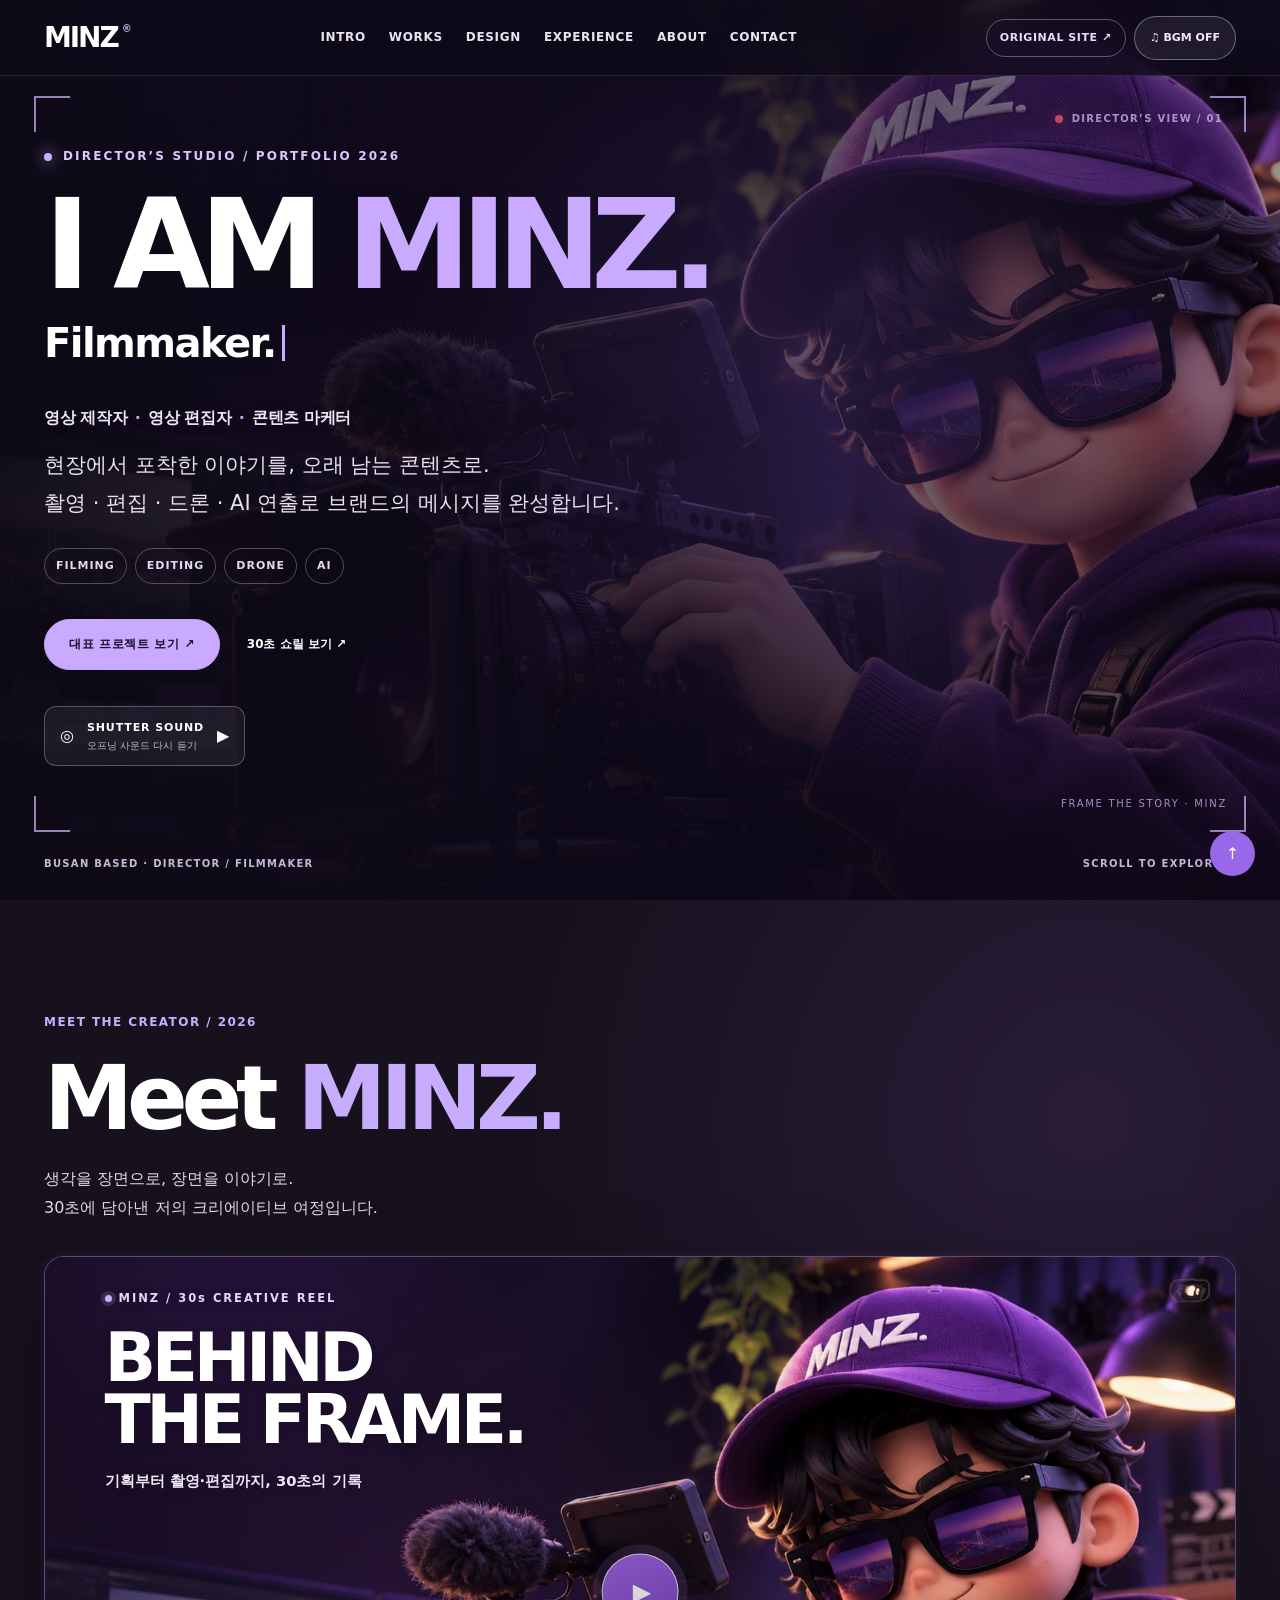
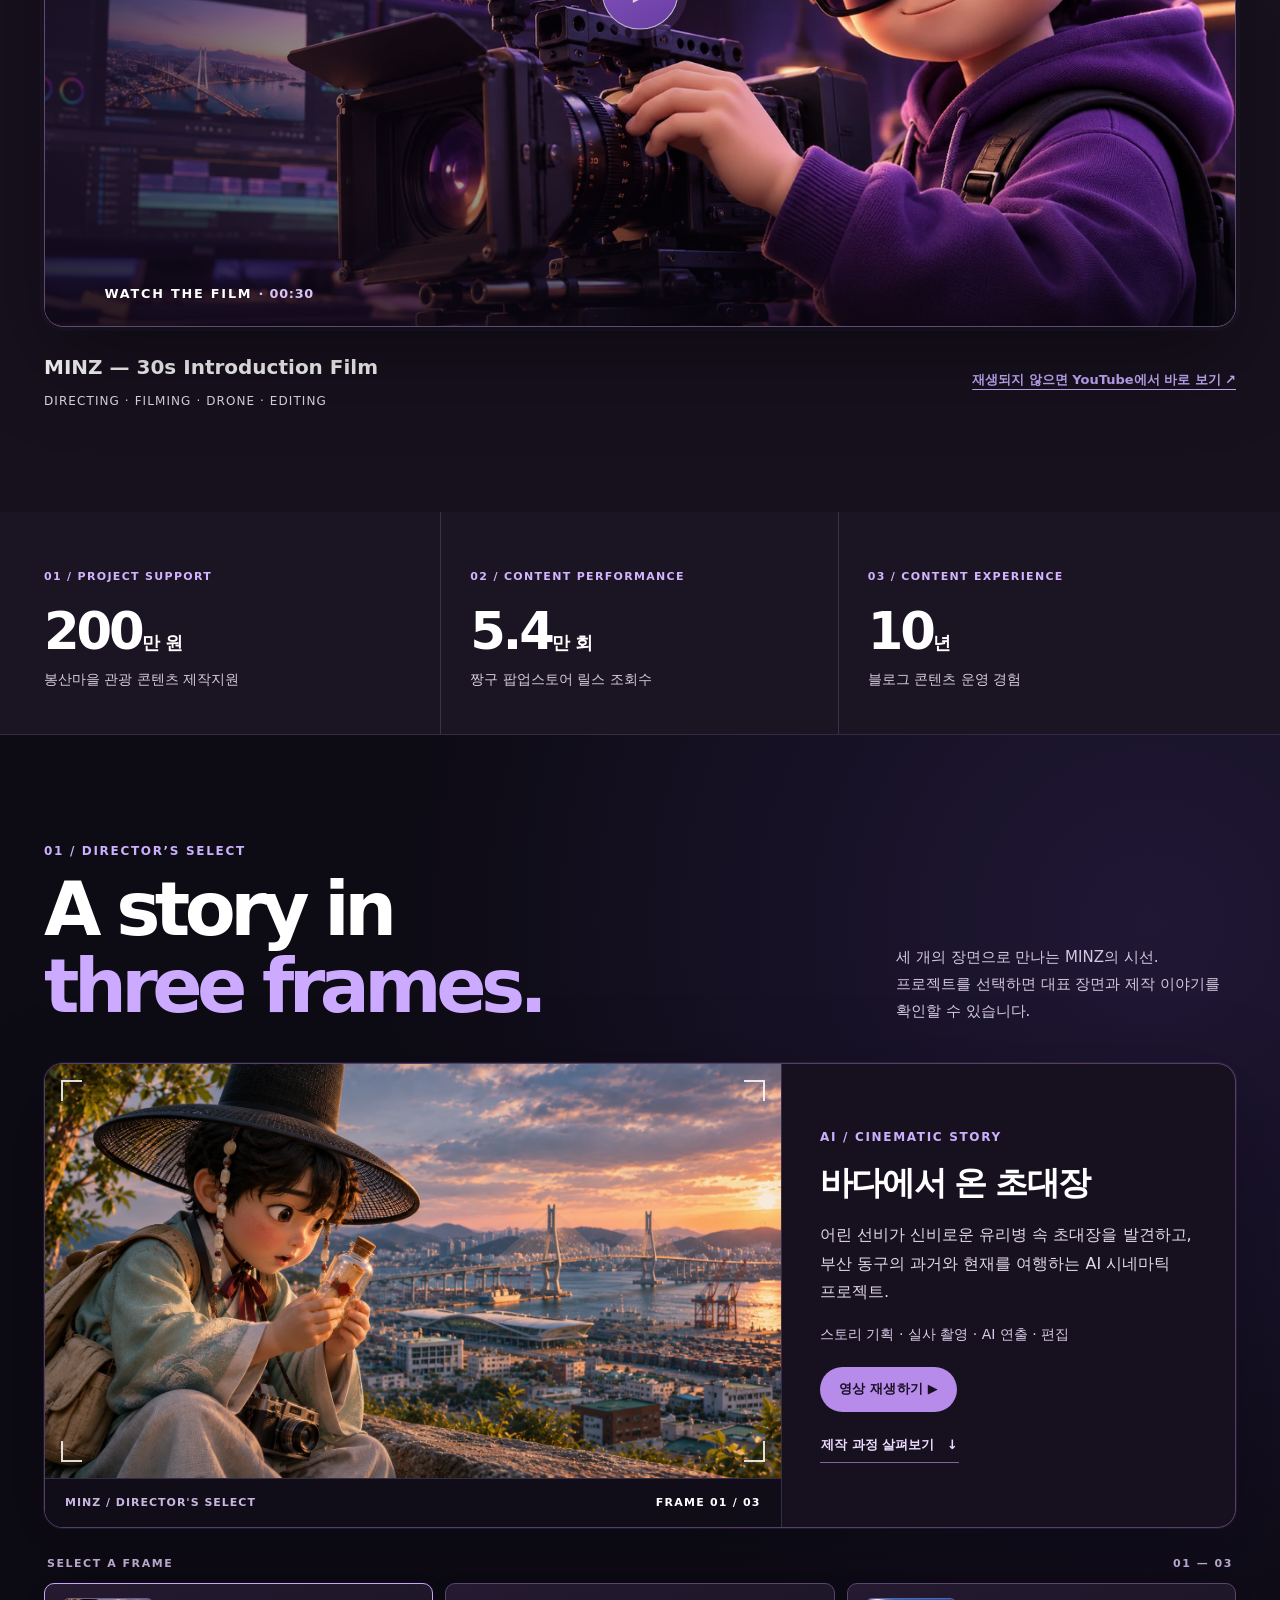
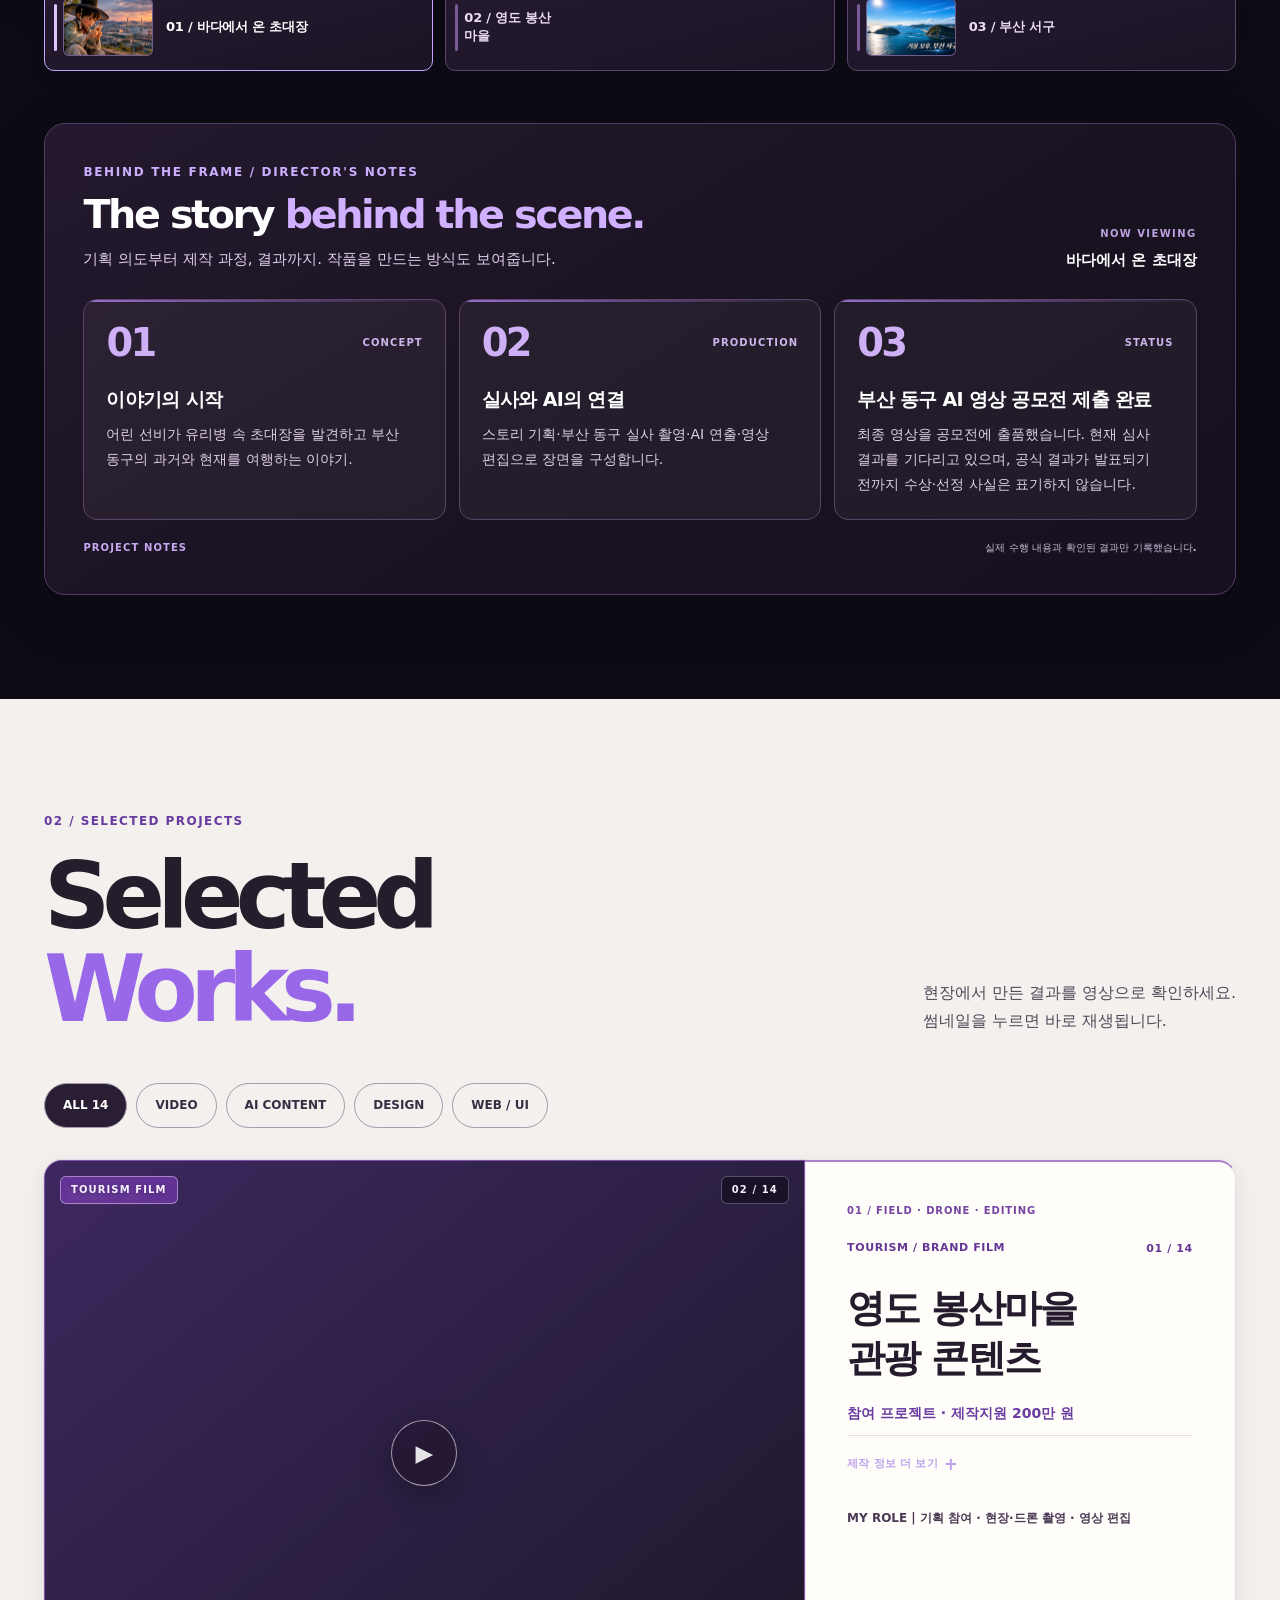
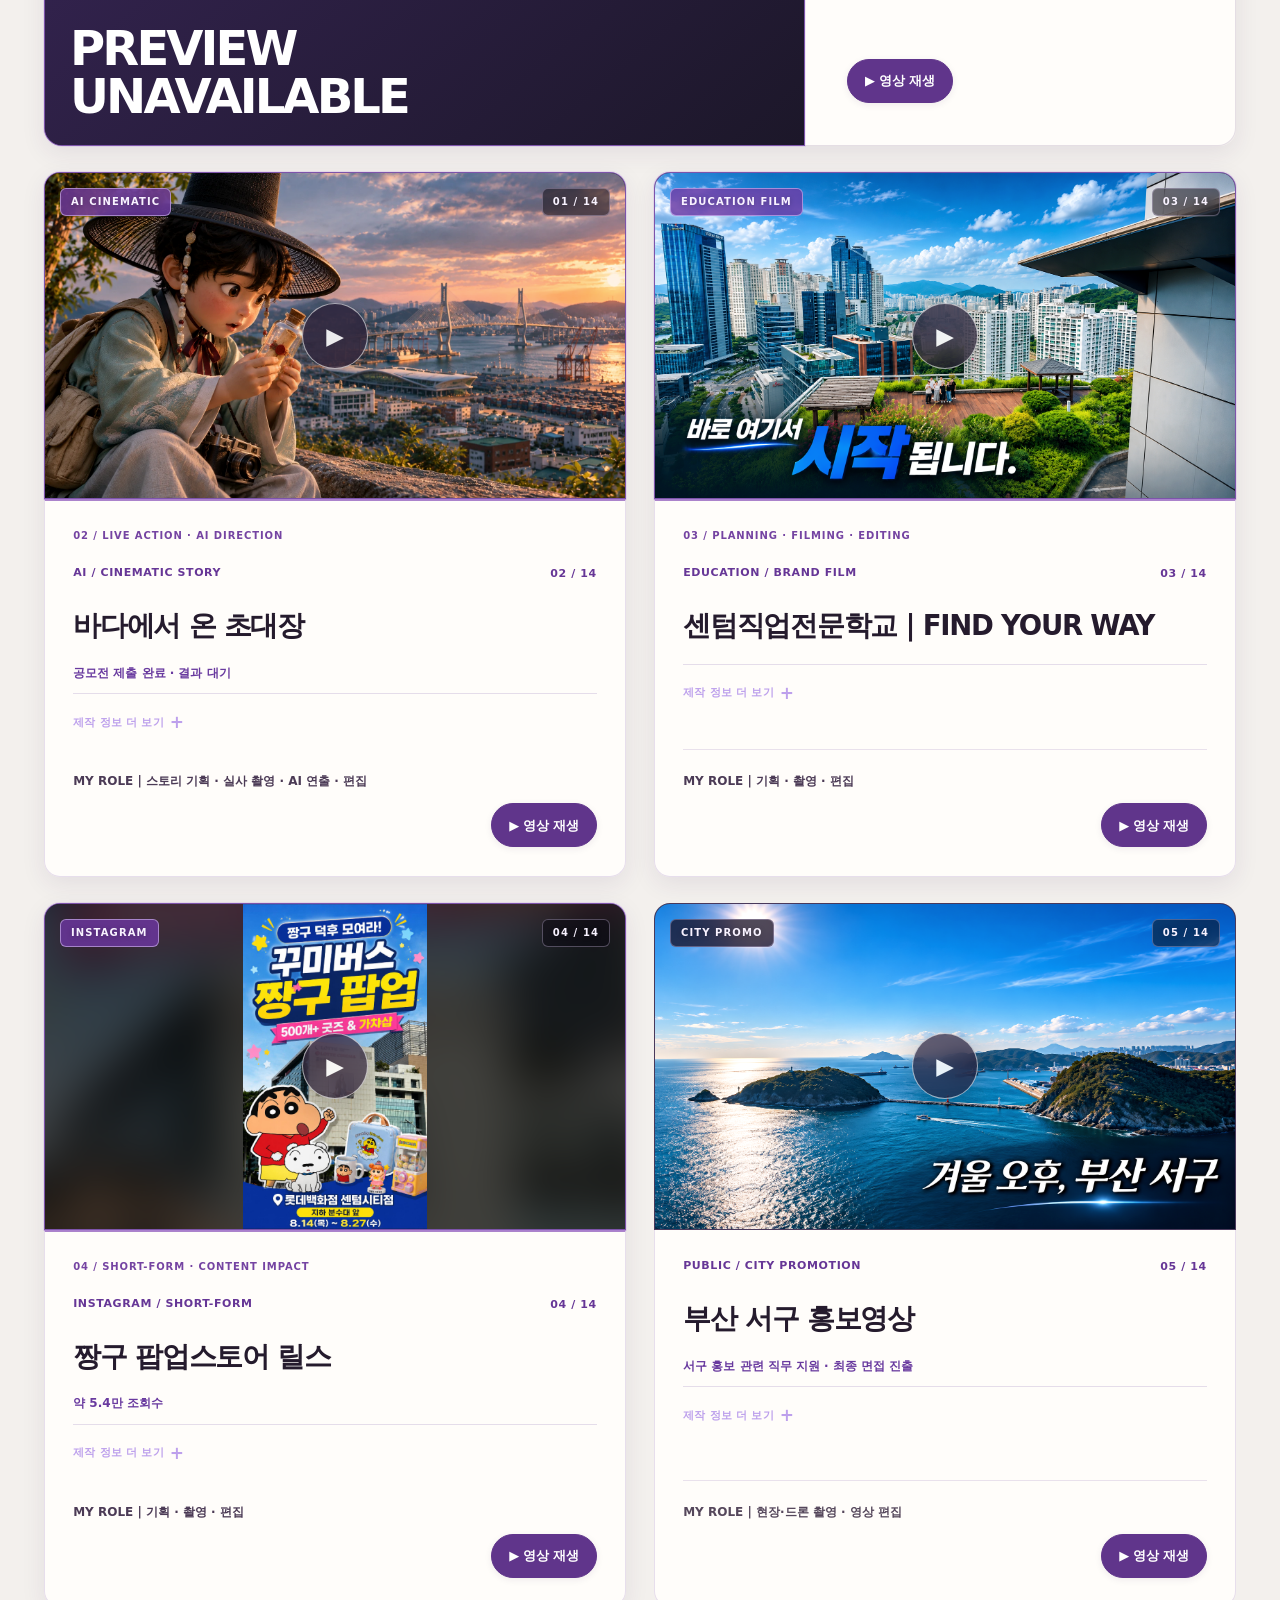
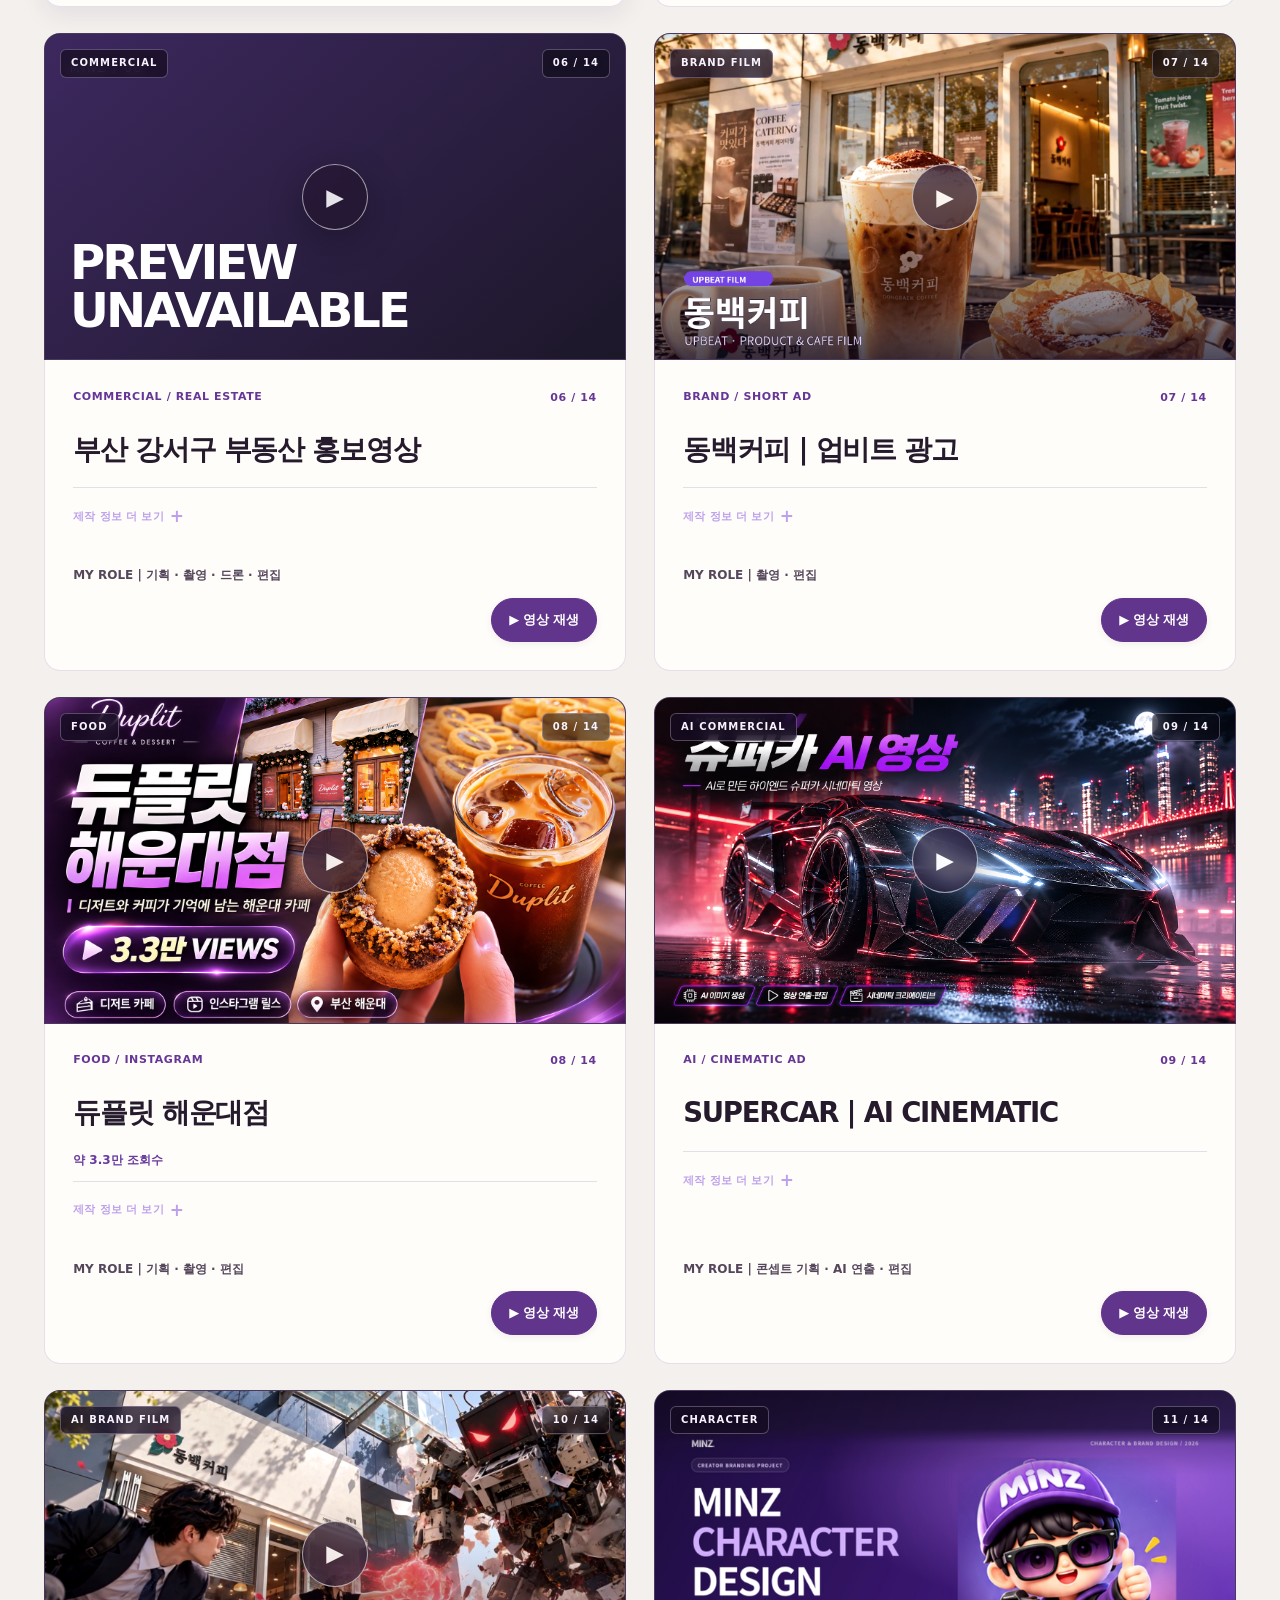
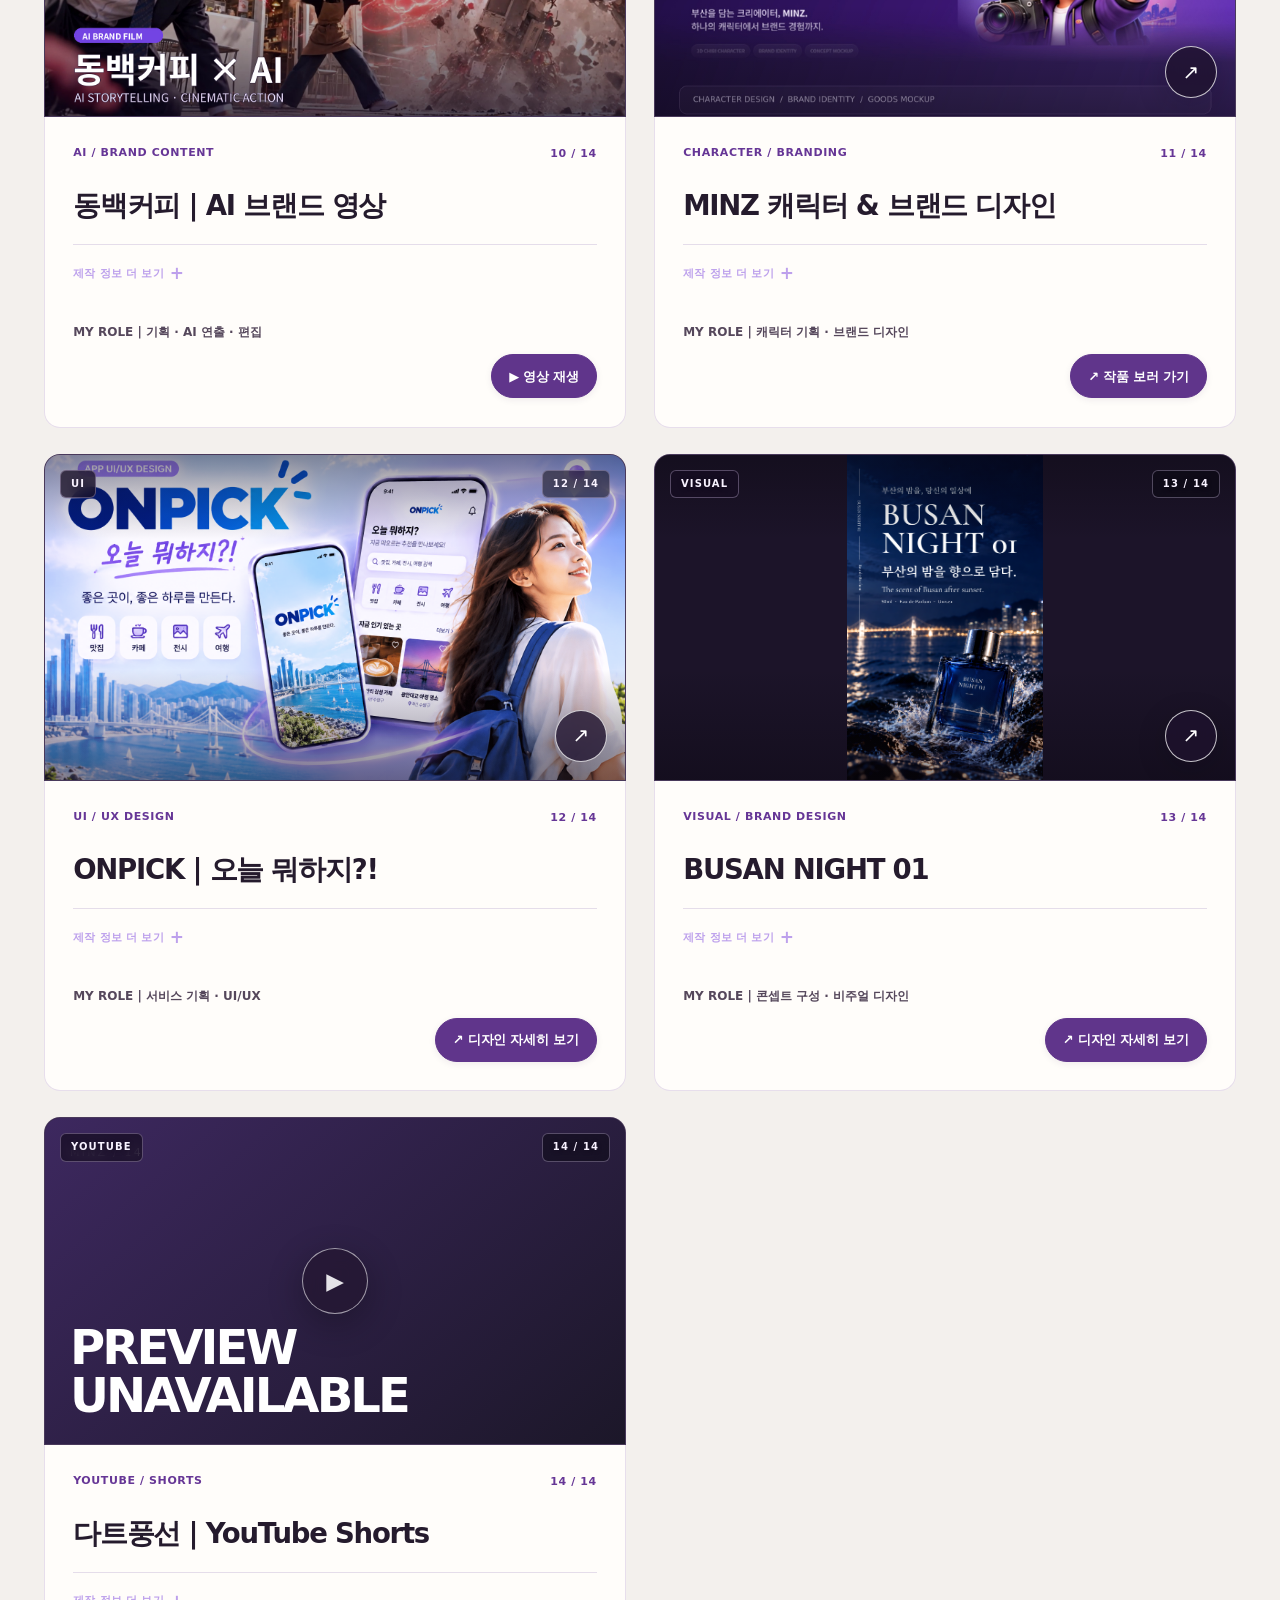
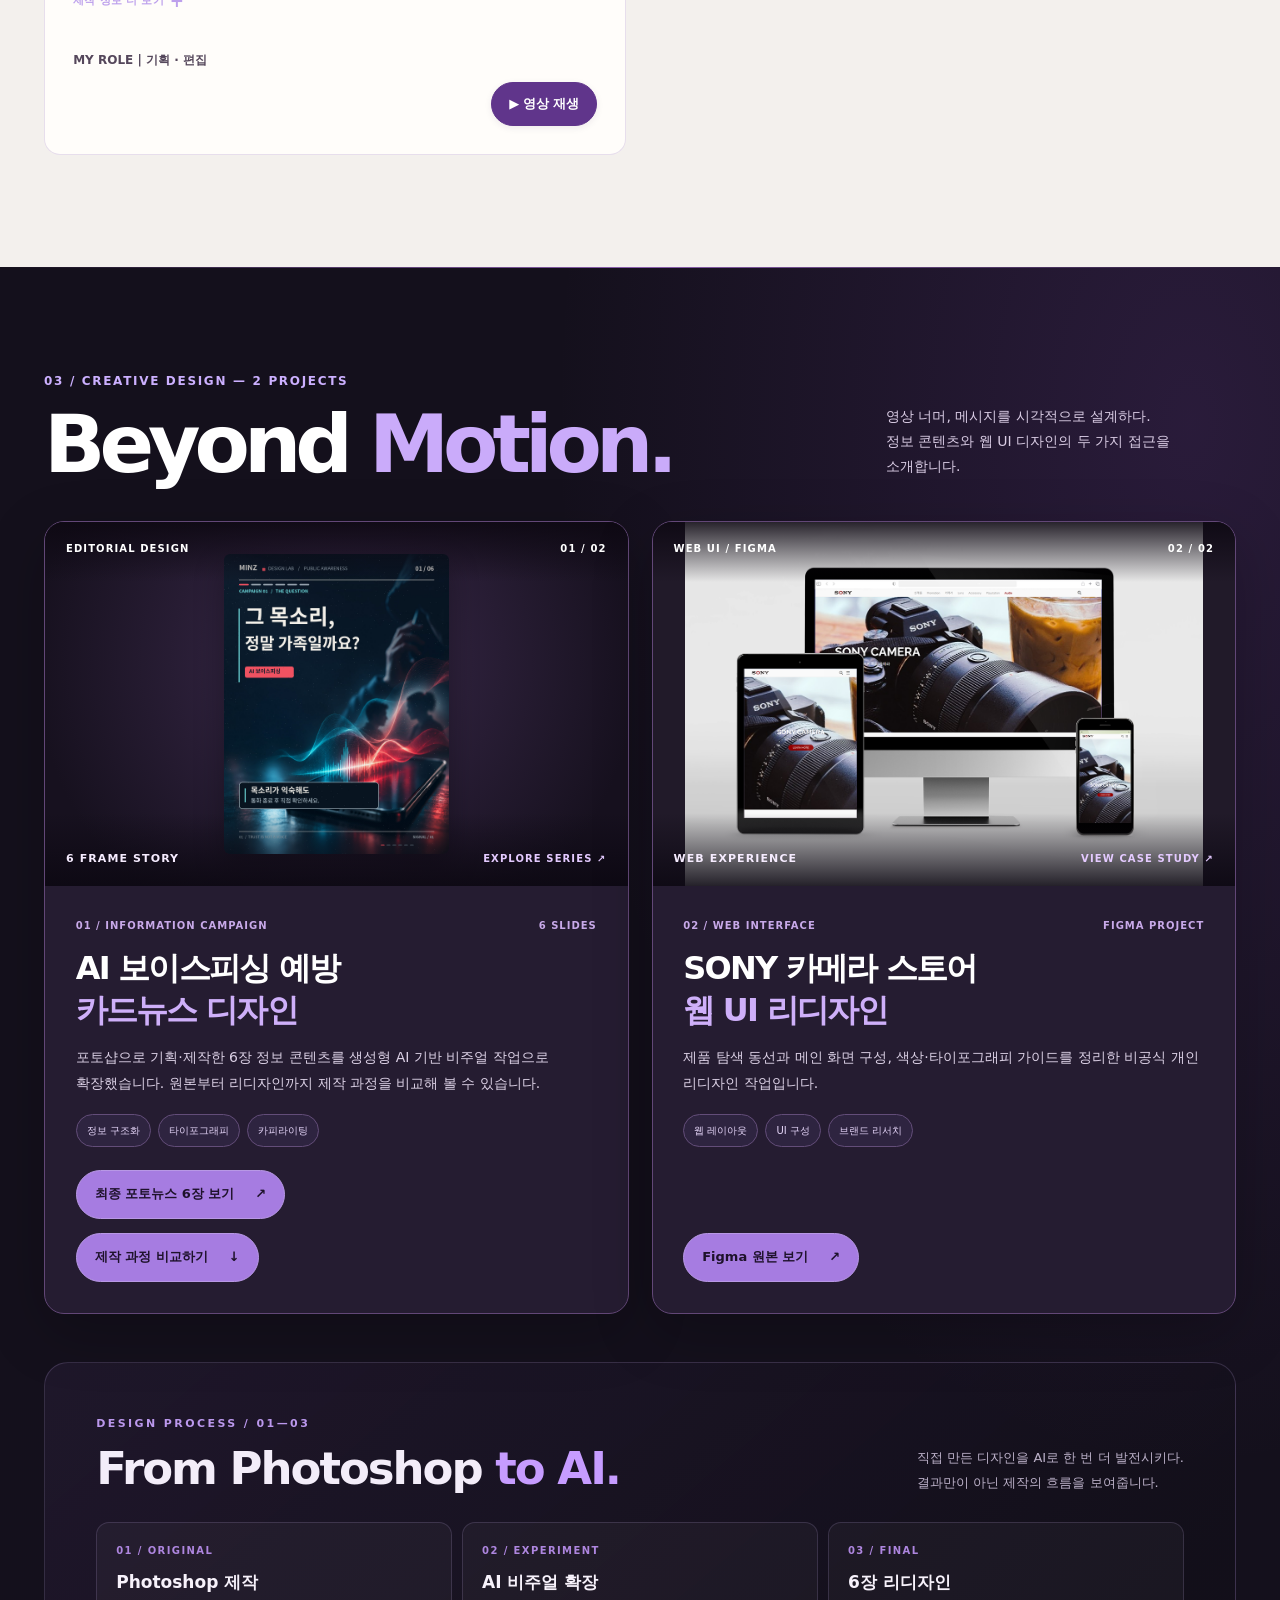
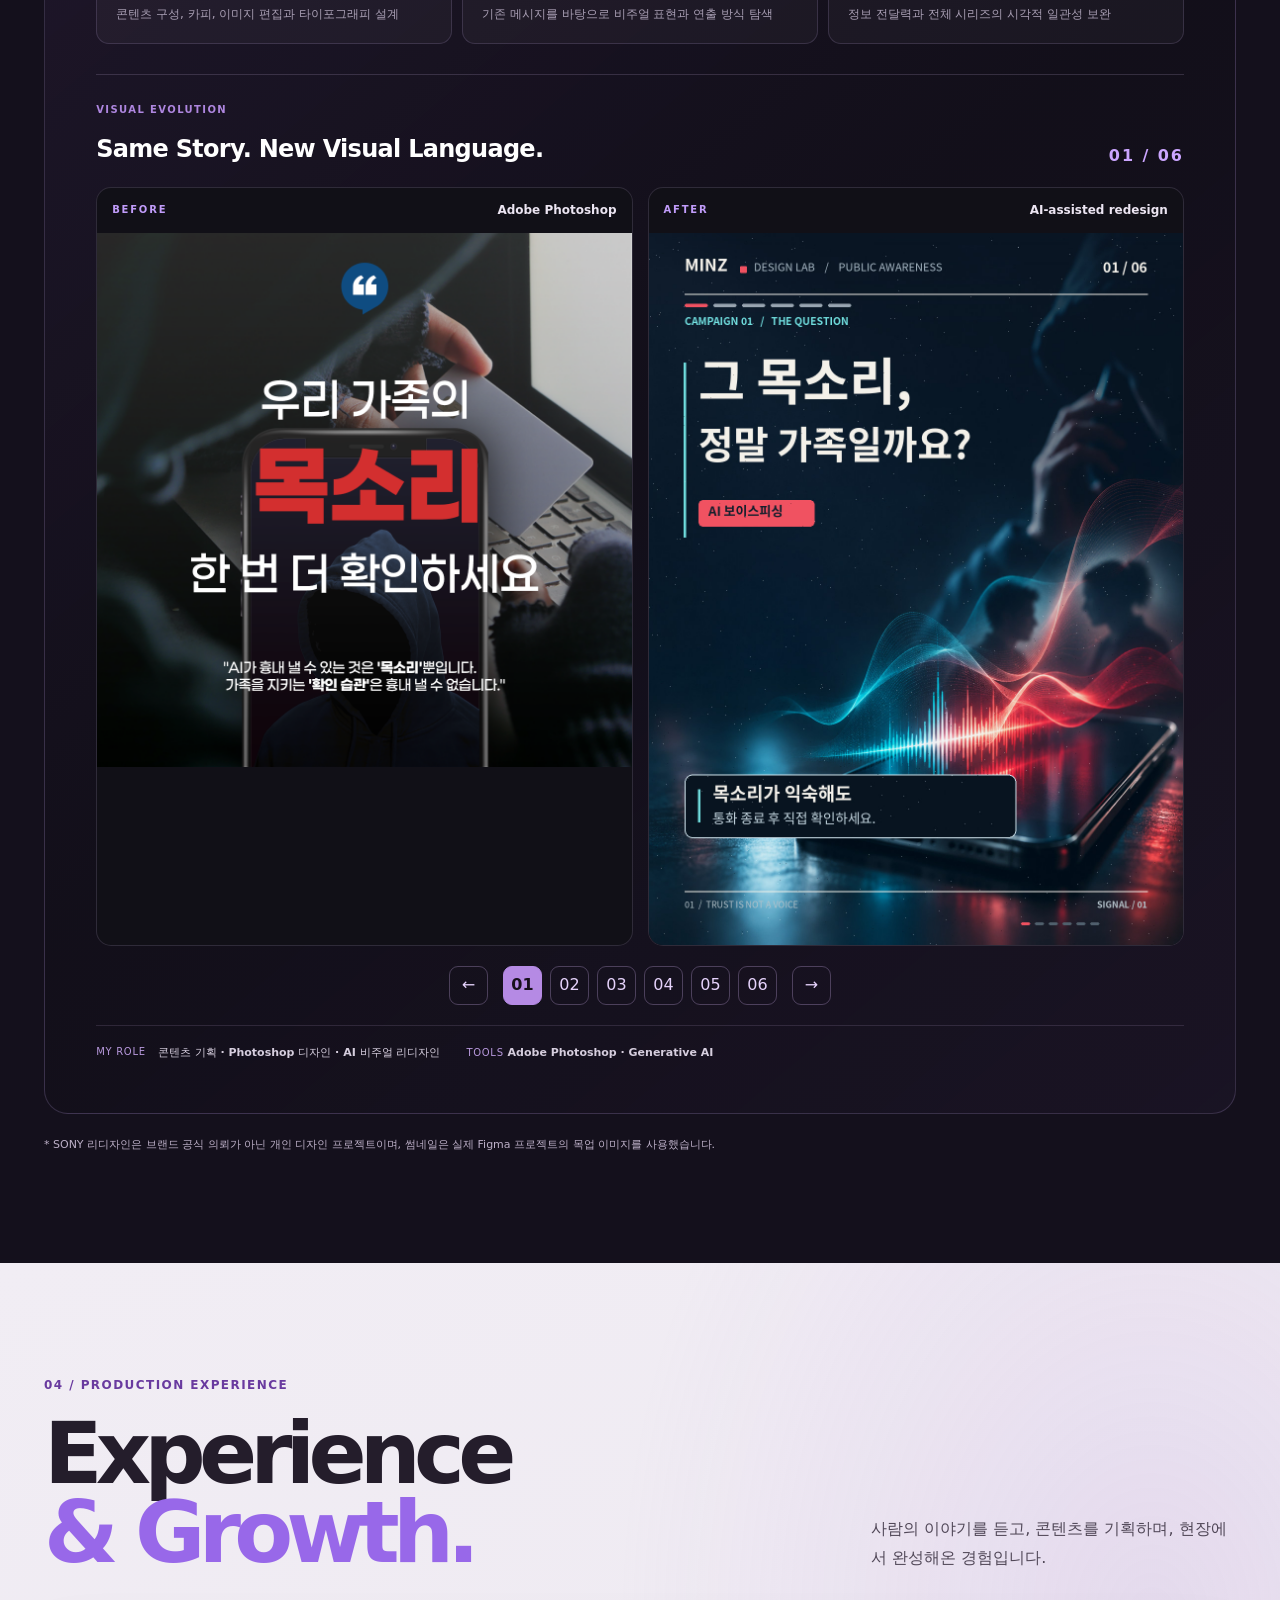
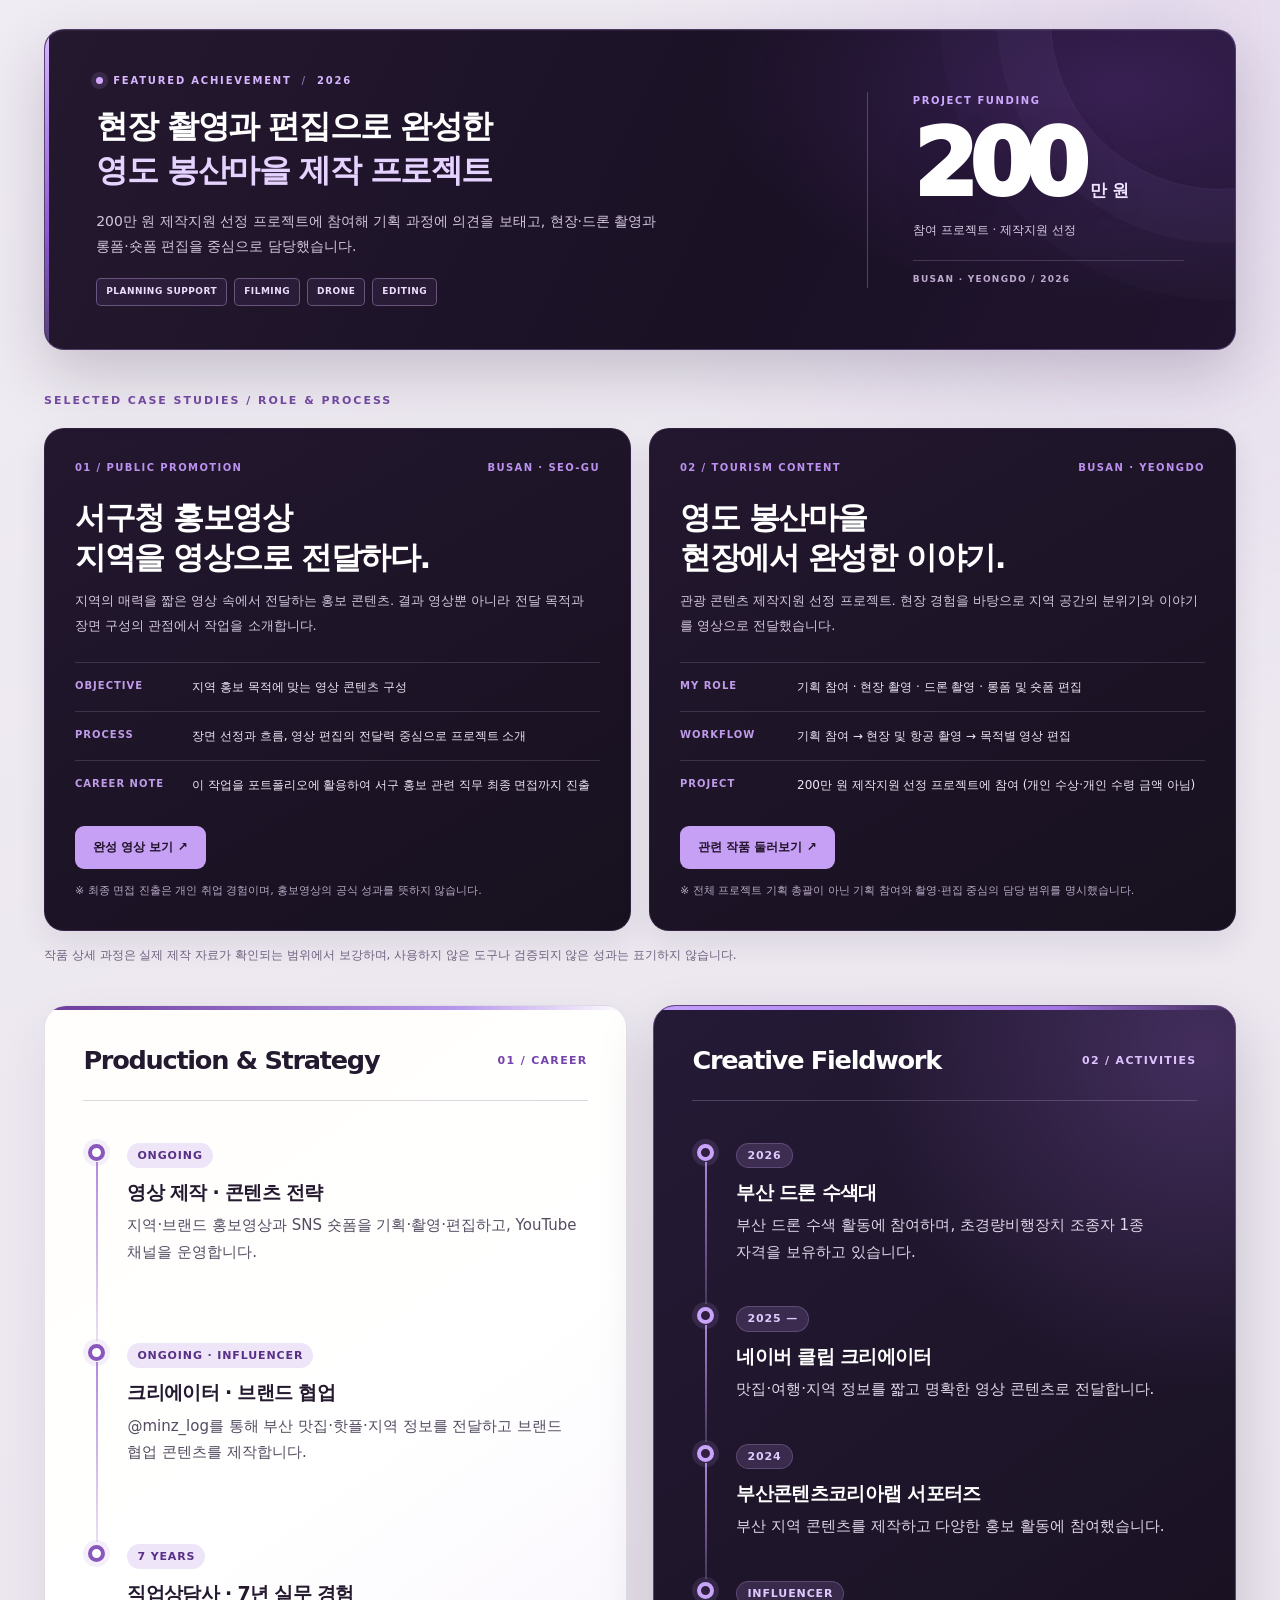
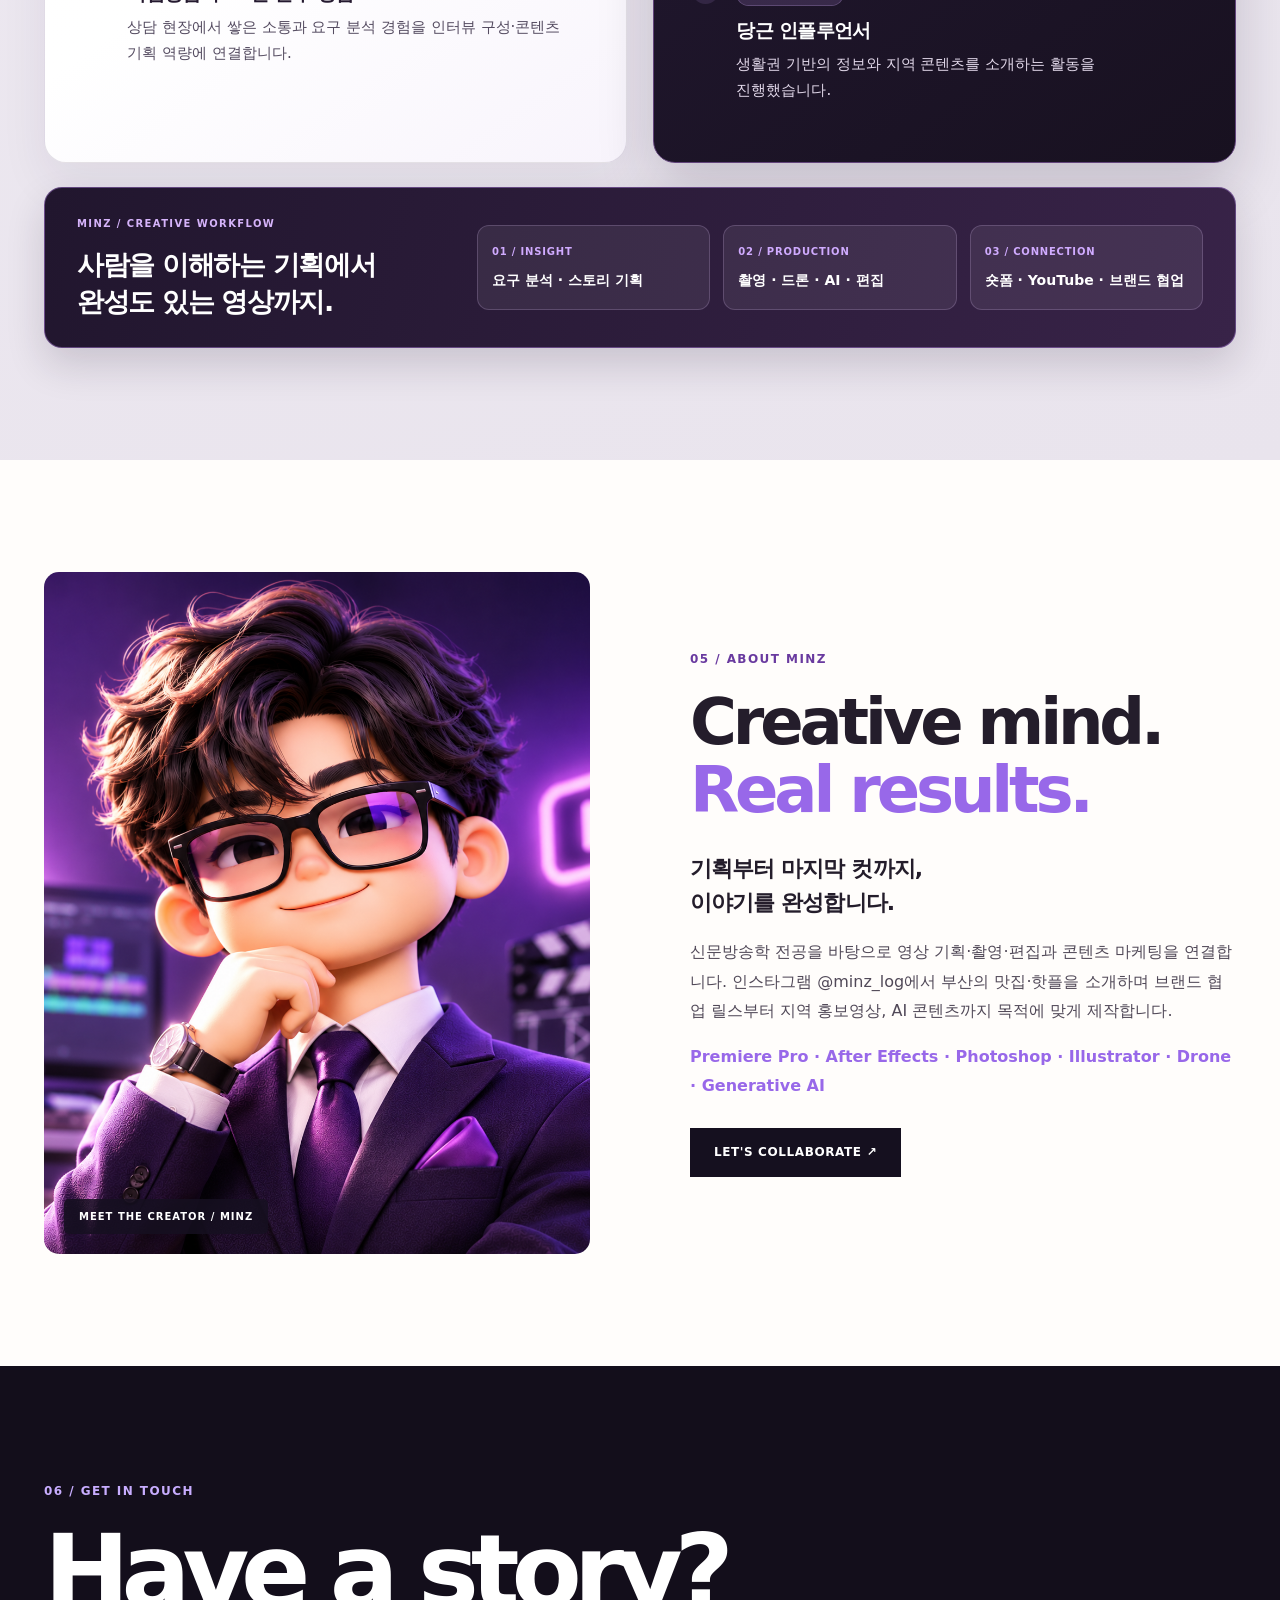
==== commit 721731c2: "Update Donggu AI Cinematic Portfolio" ====
--- a/index.html
+++ b/index.html
@@ -11,7 +11,7 @@
   <meta name="description" content="MINZ 영상 제작·촬영·편집 포트폴리오. 부산 지역 홍보영상, 드론 촬영, SNS 숏폼, AI 시네마틱, Figma 디자인 프로젝트.">
   <meta property="og:title" content="MINZ | Director’s Studio — Design Cut v5.4">
   <meta property="og:description" content="대표작 제작 과정과 실제 담당 역할, 영상·숏폼 성과 및 디자인 작업을 담은 MINZ의 포트폴리오.">
-  <meta property="og:image" content="https://minzlog777.github.io/MINZ_Portfolio_001/assets/img/thumbnails/minz-showreel-studio-v5.webp">
+  <meta property="og:image" content="https://minzlog777.github.io/assets/img/thumbnails/minz-showreel-studio-v5.webp">
   <title>MINZ | Director’s Studio — v5.4</title>
   <link rel="icon" href="assets/img/lastfavicon.png">
   <link rel="preconnect" href="https://cdn.jsdelivr.net">
@@ -27,6 +27,9 @@
 
 
 
+  <style>
+    #videoDialog .dialog-player video { display: block; max-width: 100%; max-height: 76vh; max-height: 76dvh; width: auto; height: auto; margin: 0 auto; object-fit: contain; }
+  </style>
 </head>
 
 <body class="studio-page">
@@ -39,7 +42,7 @@
           href="#about">ABOUT</a><a href="#contact">CONTACT</a>
       </nav>
       <div class="header-actions">
-        <a class="studio-back-link" href="index.html" aria-label="기존 포트폴리오로 돌아가기">ORIGINAL SITE ↗</a>
+        <a class="studio-back-link" href="index-original.html" aria-label="기존 포트폴리오로 돌아가기">ORIGINAL SITE ↗</a>
         <button class="bgm-btn" id="bgmBtn" type="button" aria-pressed="false">♫ BGM OFF</button>
         <button class="menu-btn" id="menuBtn" aria-controls="nav" aria-expanded="false" aria-label="메뉴 열기"
           type="button">☰</button>
@@ -153,7 +156,7 @@
             <h3 id="studioStageTitle">바다에서 온 초대장</h3>
             <p class="studio-stage-desc" id="studioStageDesc">어린 선비의 시선으로 부산 동구를 여행하는 AI 시네마틱 스토리.</p>
             <p class="studio-stage-role" id="studioStageRole">기획 · 촬영 · AI 연출 · 편집</p>
-            <button type="button" class="studio-stage-action" id="studioStageAction" disabled>공모전 제출 완료</button>
+            <button type="button" class="studio-stage-action" id="studioStageAction" disabled>영상 재생하기 ▶</button>
             <a class="studio-notes-jump" href="#studio-director-notes">제작 과정 살펴보기 <span aria-hidden="true">↓</span></a>
           </div>
         </div>
@@ -444,7 +447,10 @@
             IMG + 'donggu-studio-cinematic-v4.webp'
           ],
           focus: '실사와 AI를 연결한 시네마틱 스토리',
-          note: '공모전 제출 완료 · 결과 대기'
+          note: '공모전 제출 완료 · 결과 대기',
+          result: '공모전 제출 완료 · 결과 대기',
+          video: 'assets/img/video/동구 공모전.mp4',
+          format: 'short'
         },
         { cat: 'video', type: 'TOURISM / BRAND FILM', title: '영도 봉산마을 관광 콘텐츠', desc: '200만 원 제작지원 선정 프로젝트에서 기획 과정에 참여하고, 현장·드론 촬영과 롱폼·숏폼 편집을 중심으로 담당했습니다.', result: '참여 프로젝트 · 제작지원 200만 원', role: '기획 참여 · 현장·드론 촬영 · 영상 편집', focus: '기획 참여 · 드론 촬영 · 롱폼·숏폼 편집', images: [YT + 'WOeKcOesYJQ/hqdefault.jpg'], url: 'https://youtu.be/WOeKcOesYJQ' },
         {
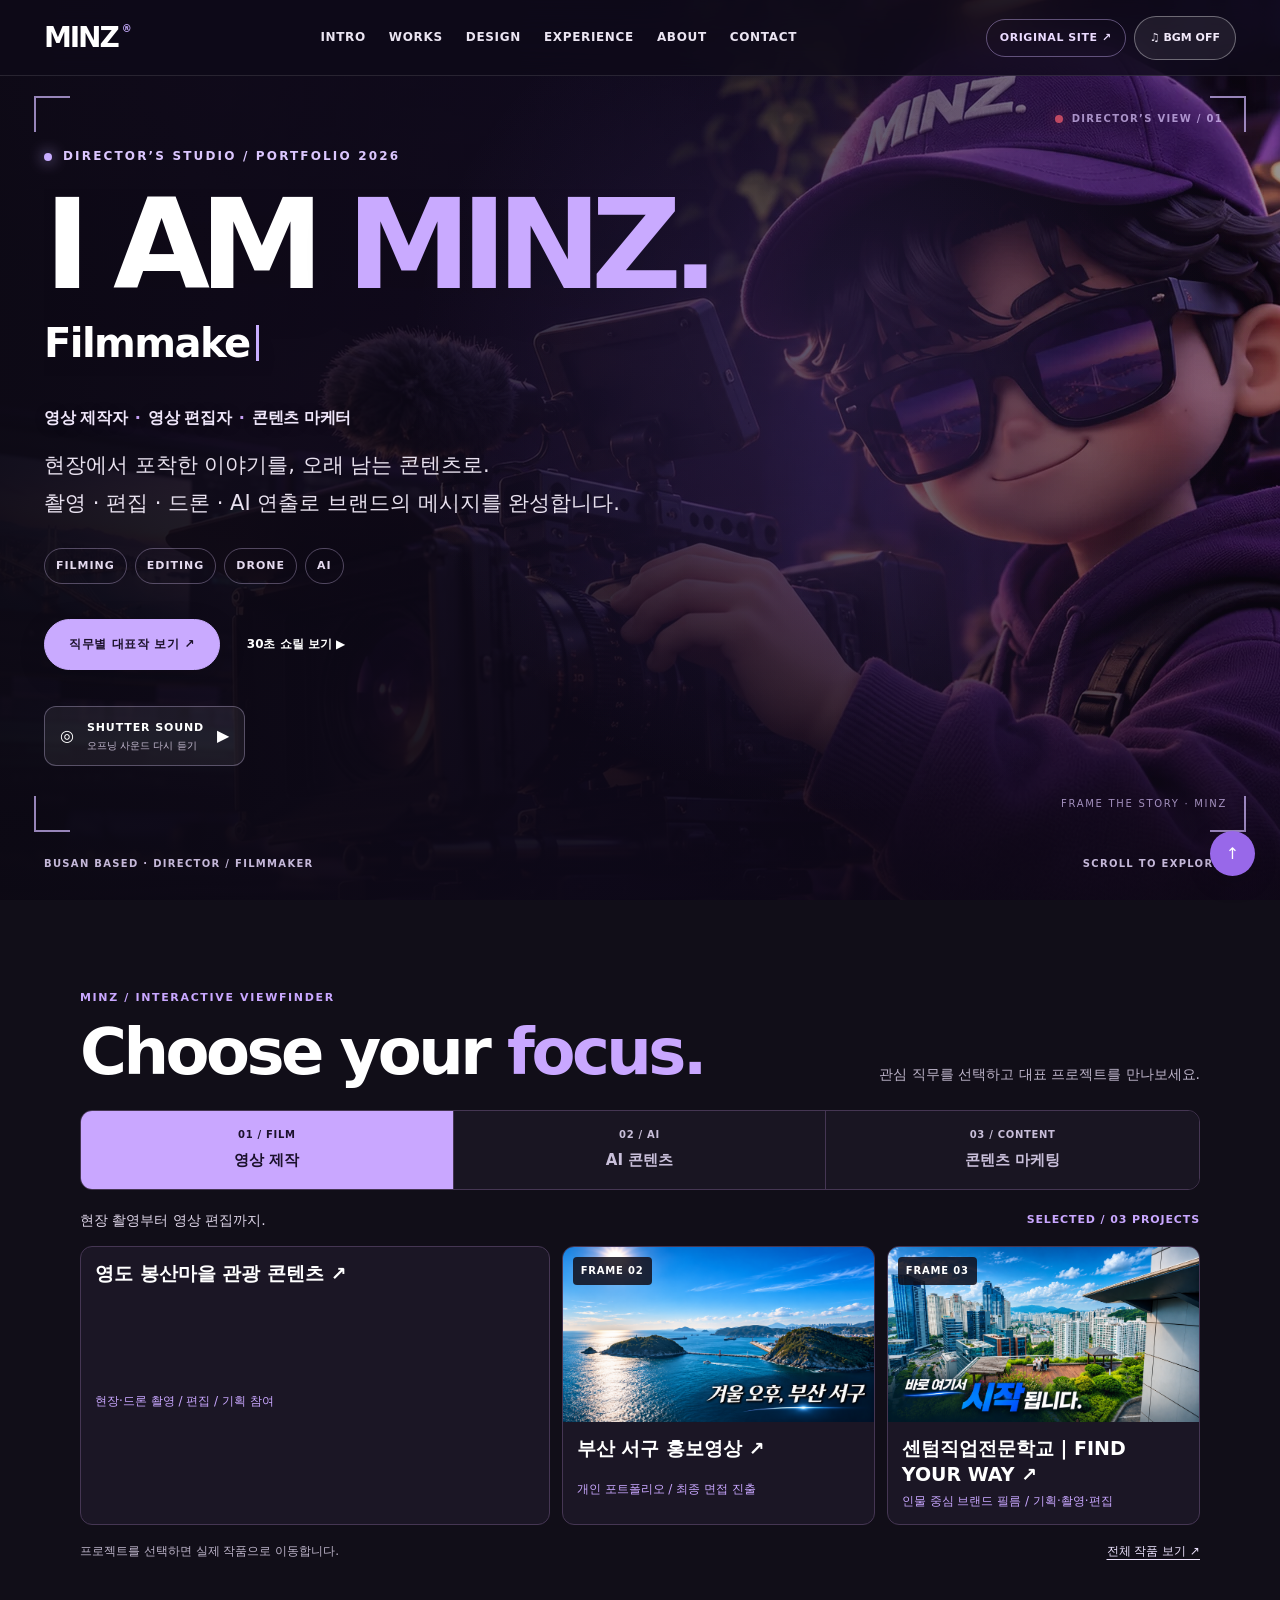
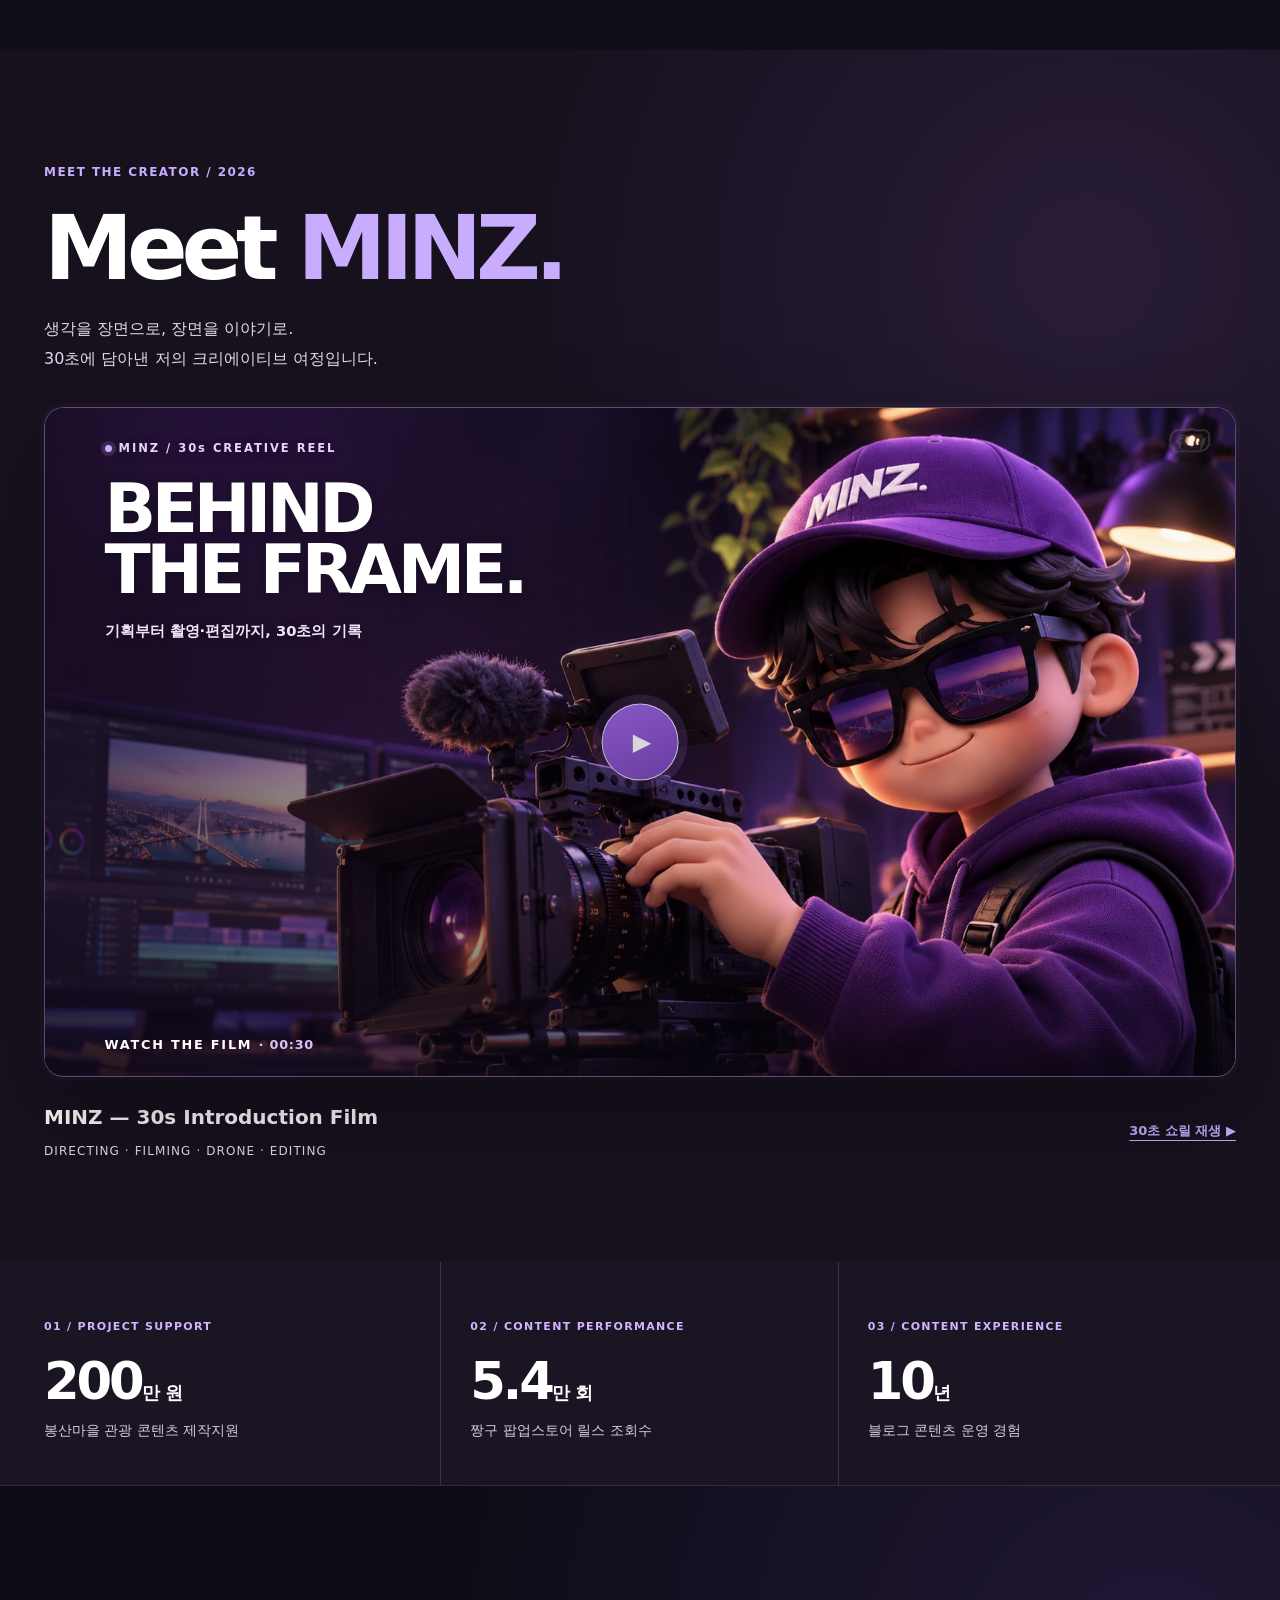
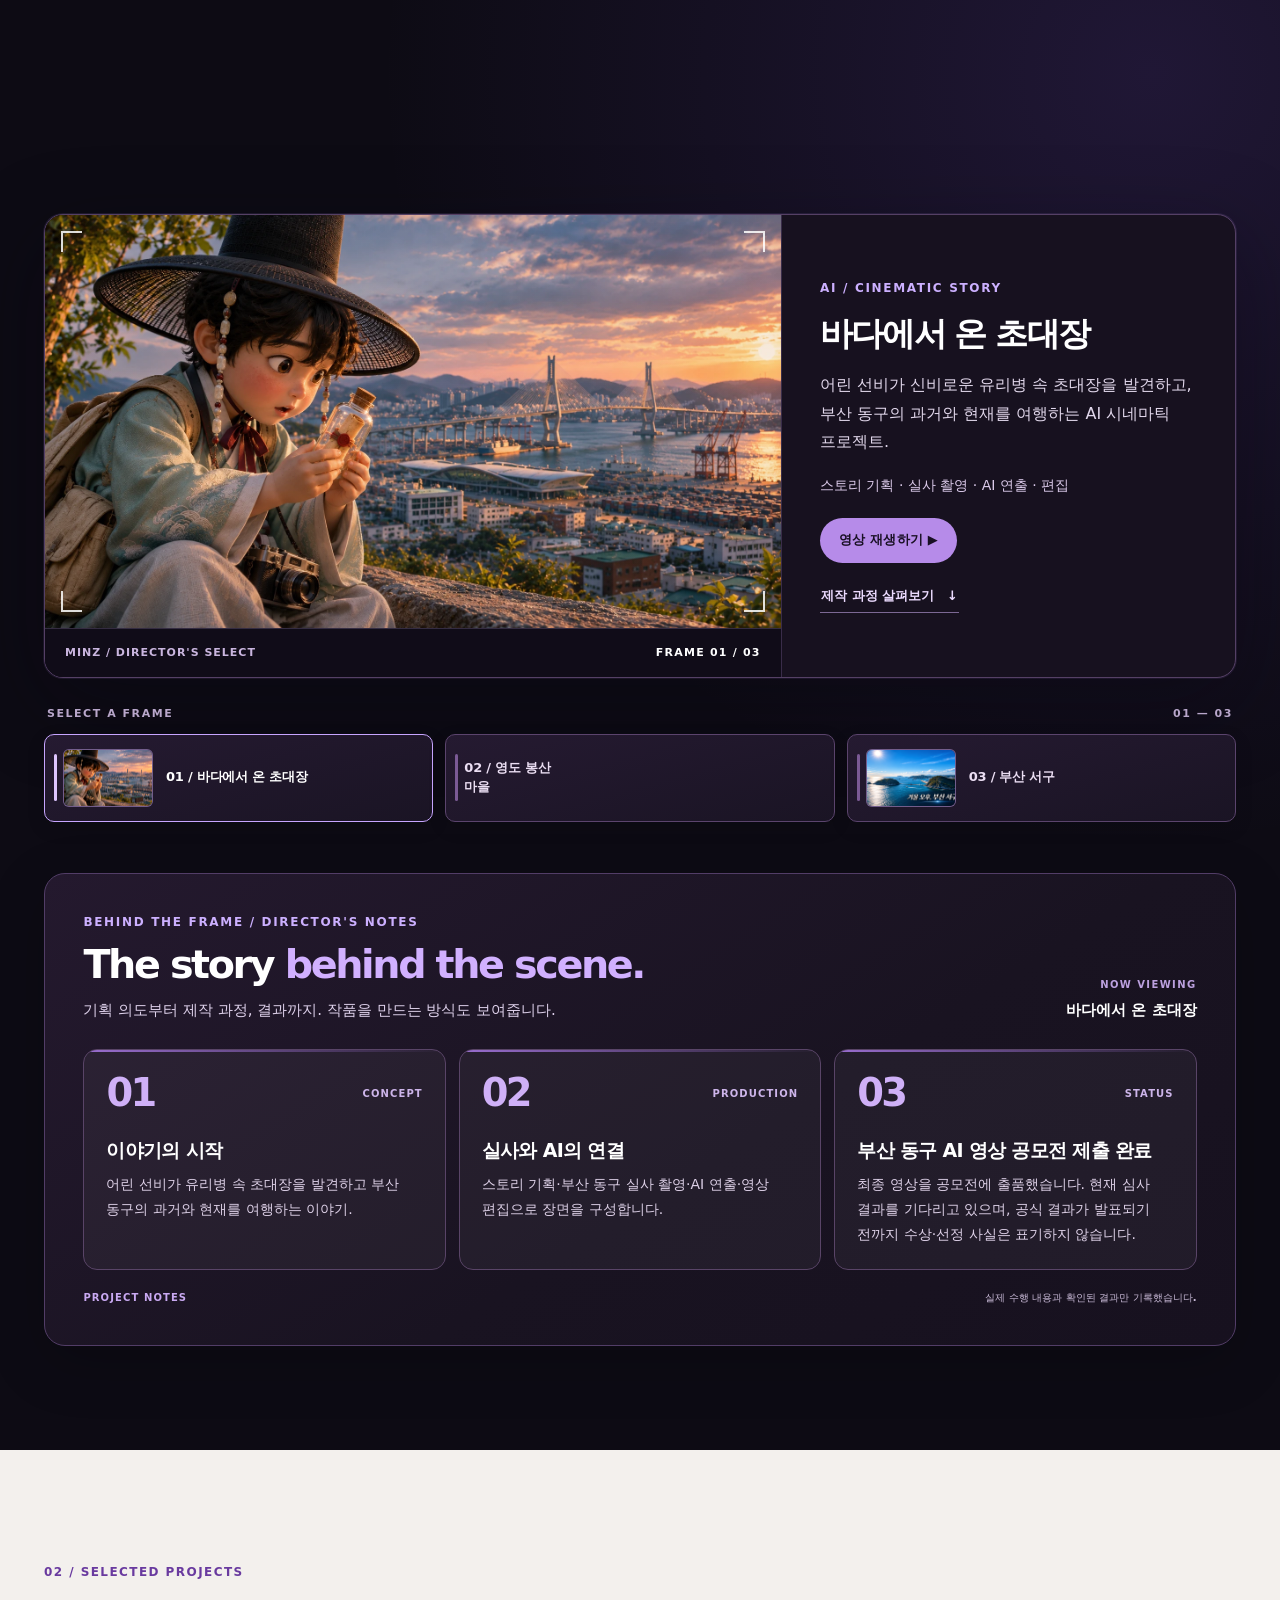
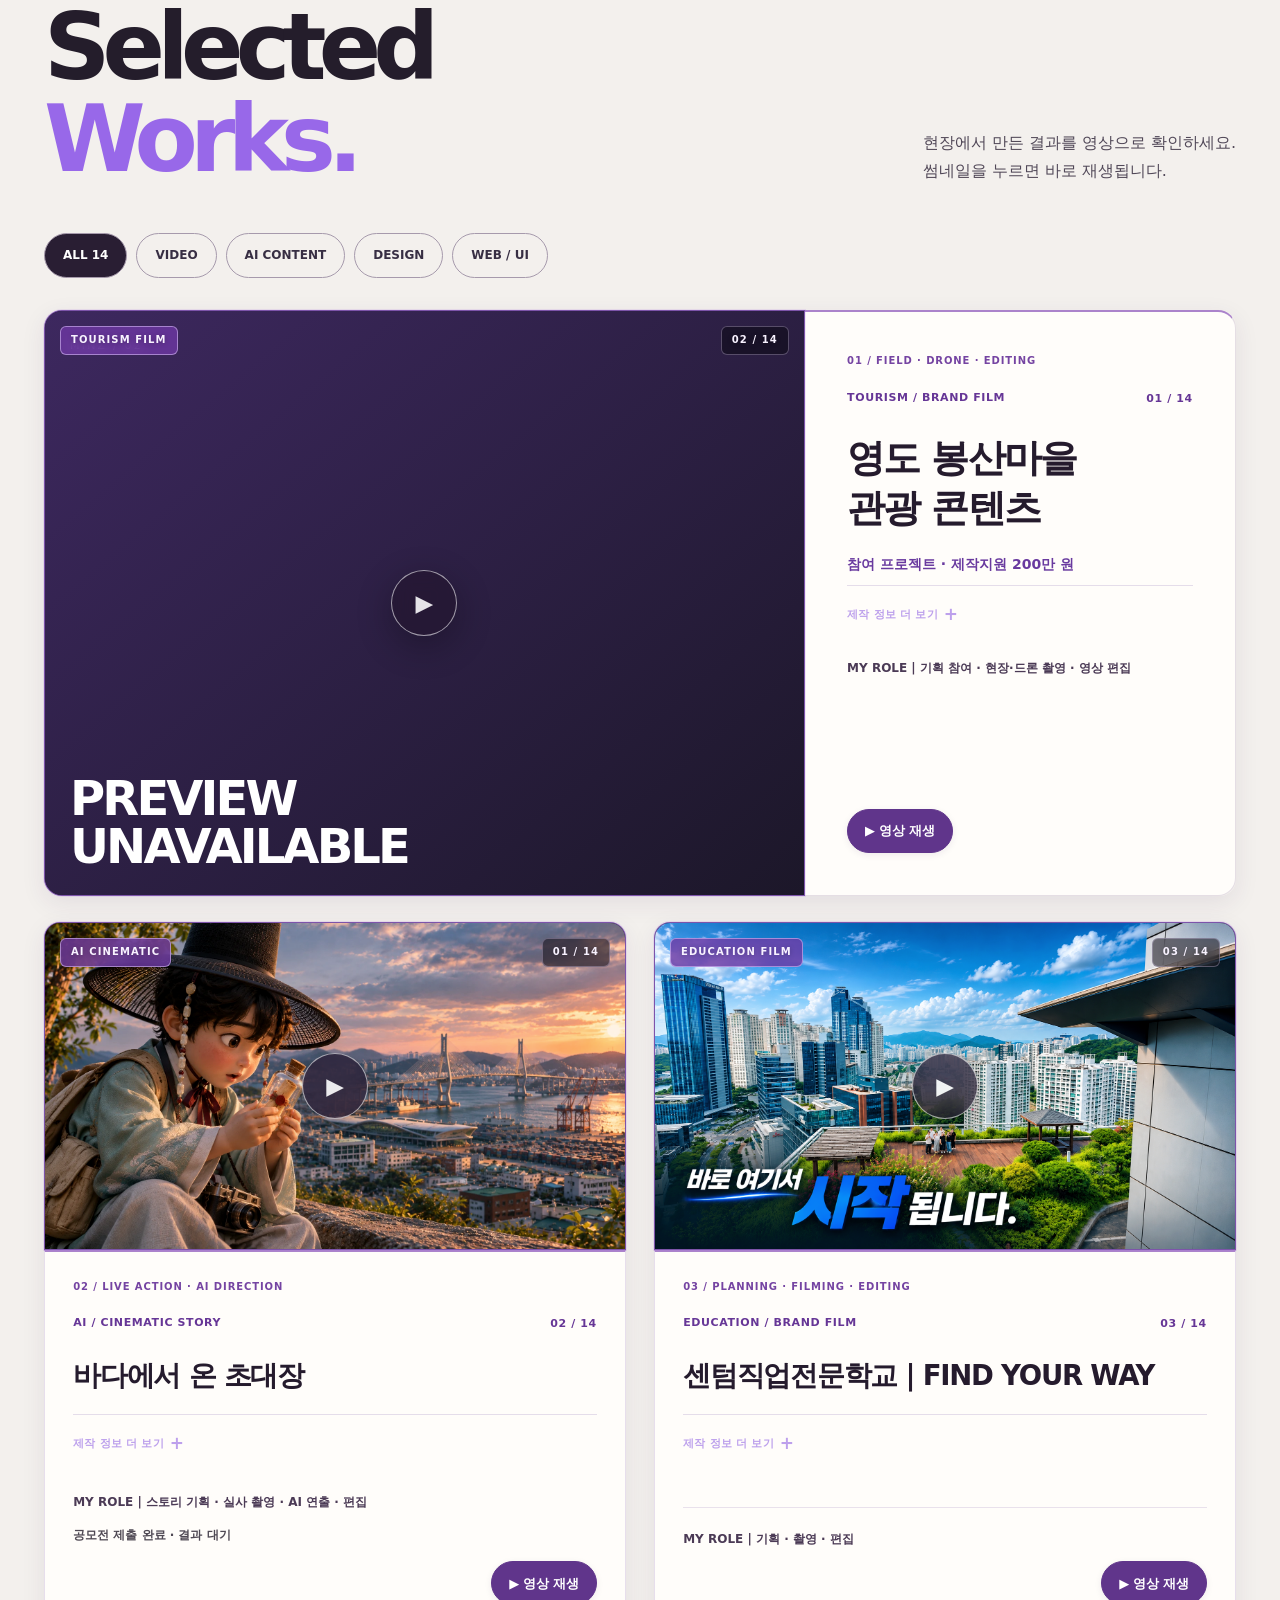
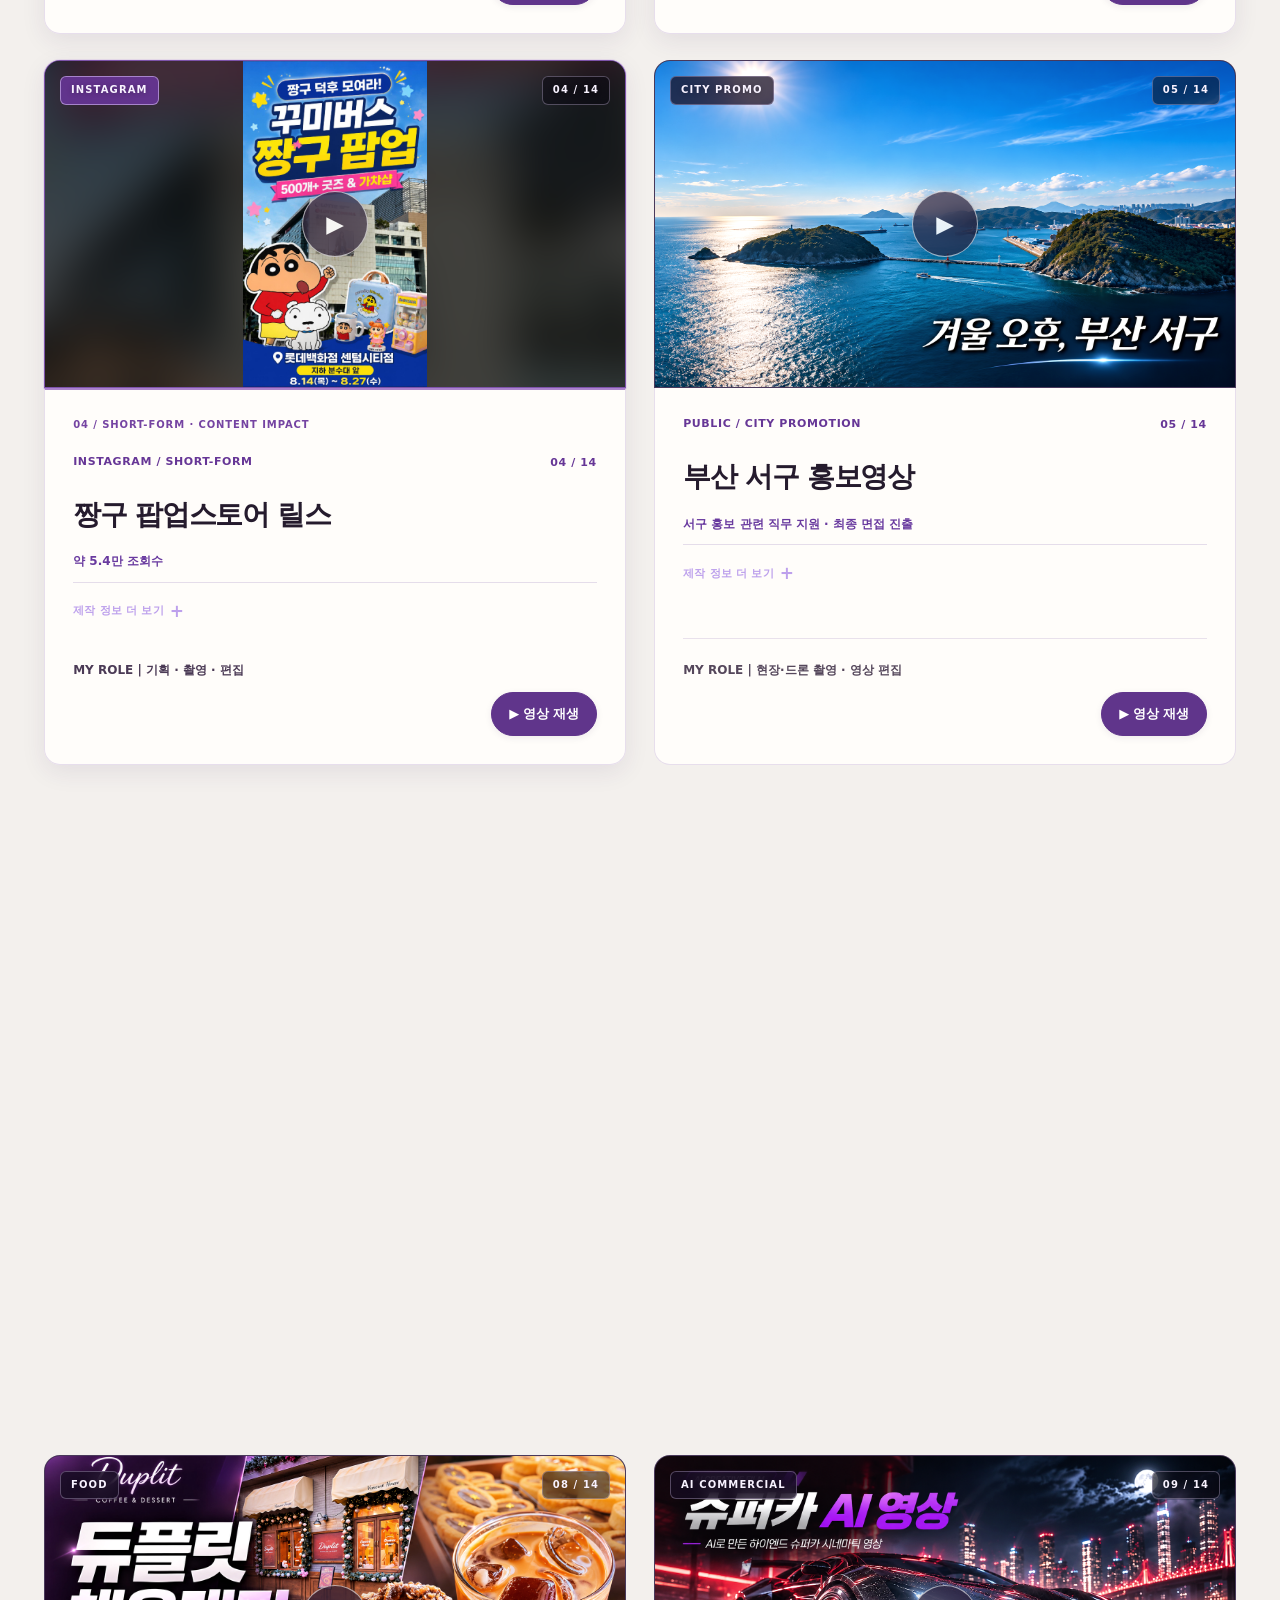
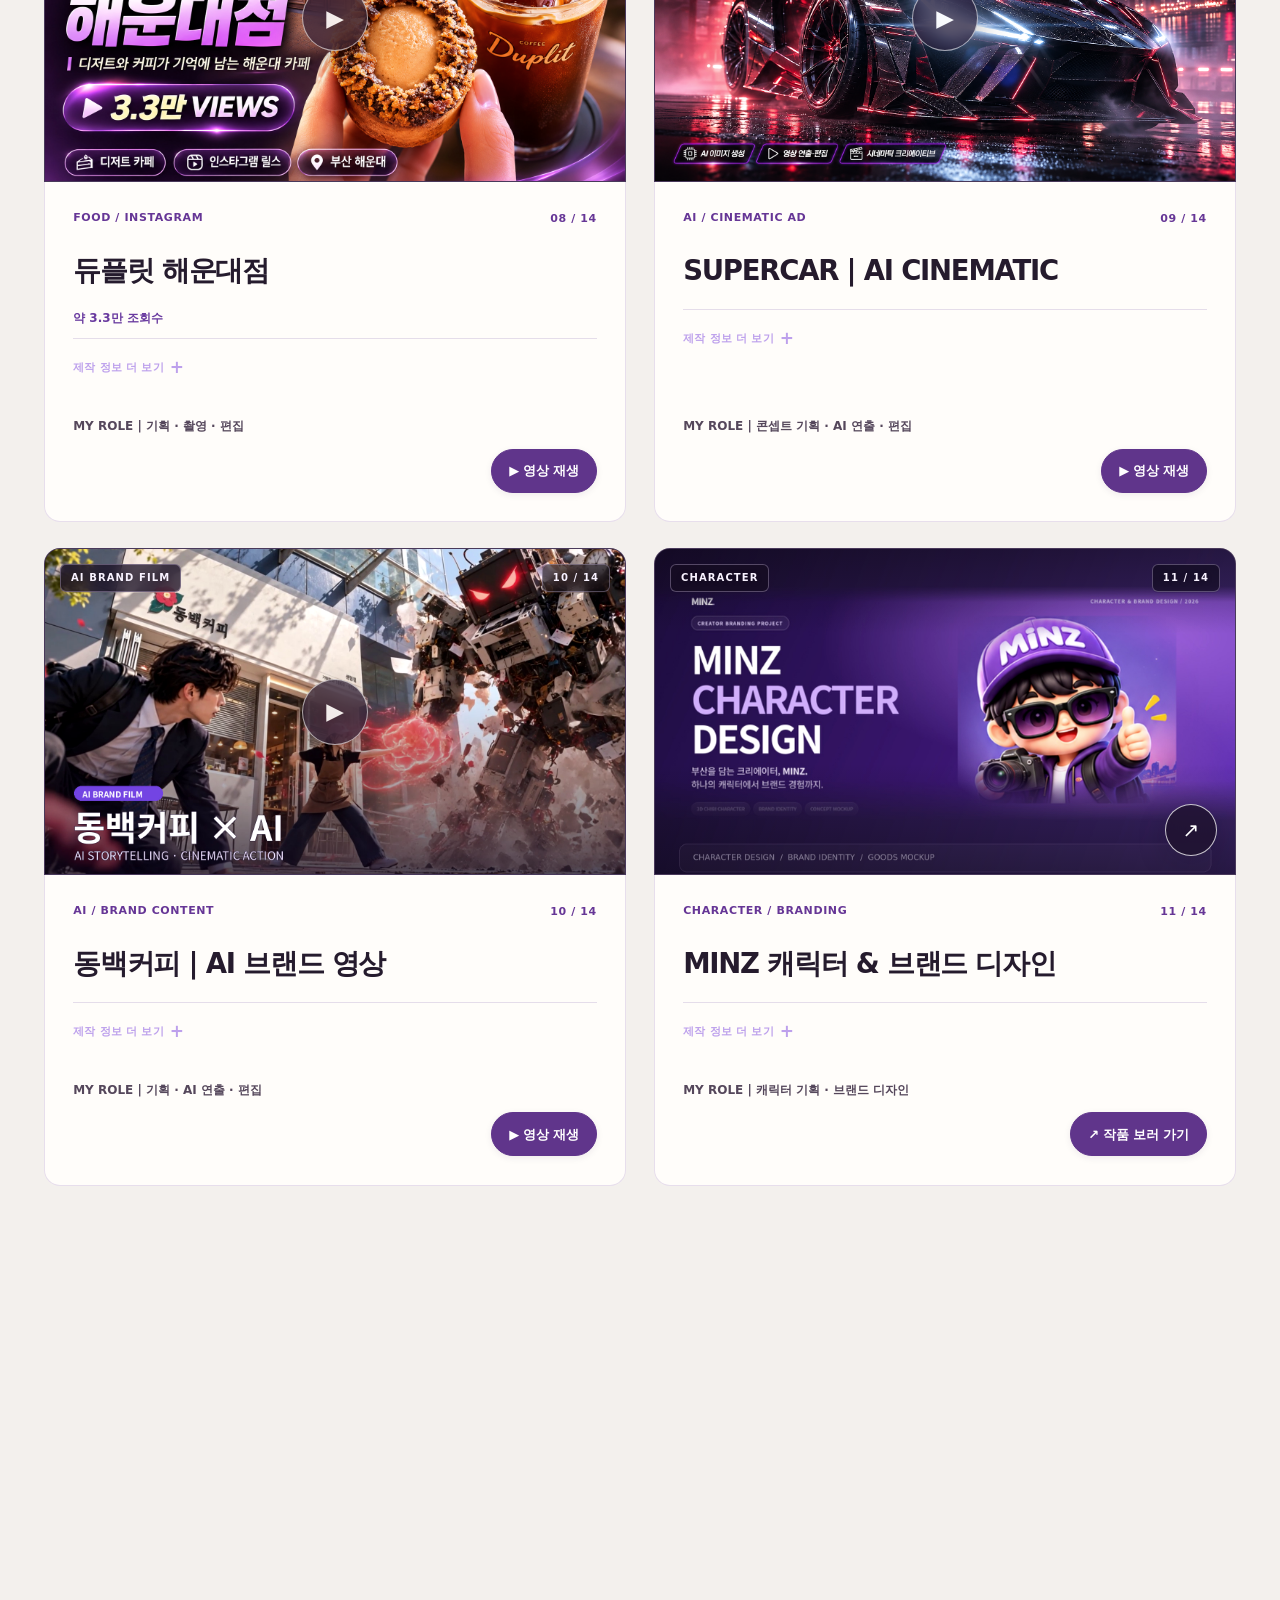
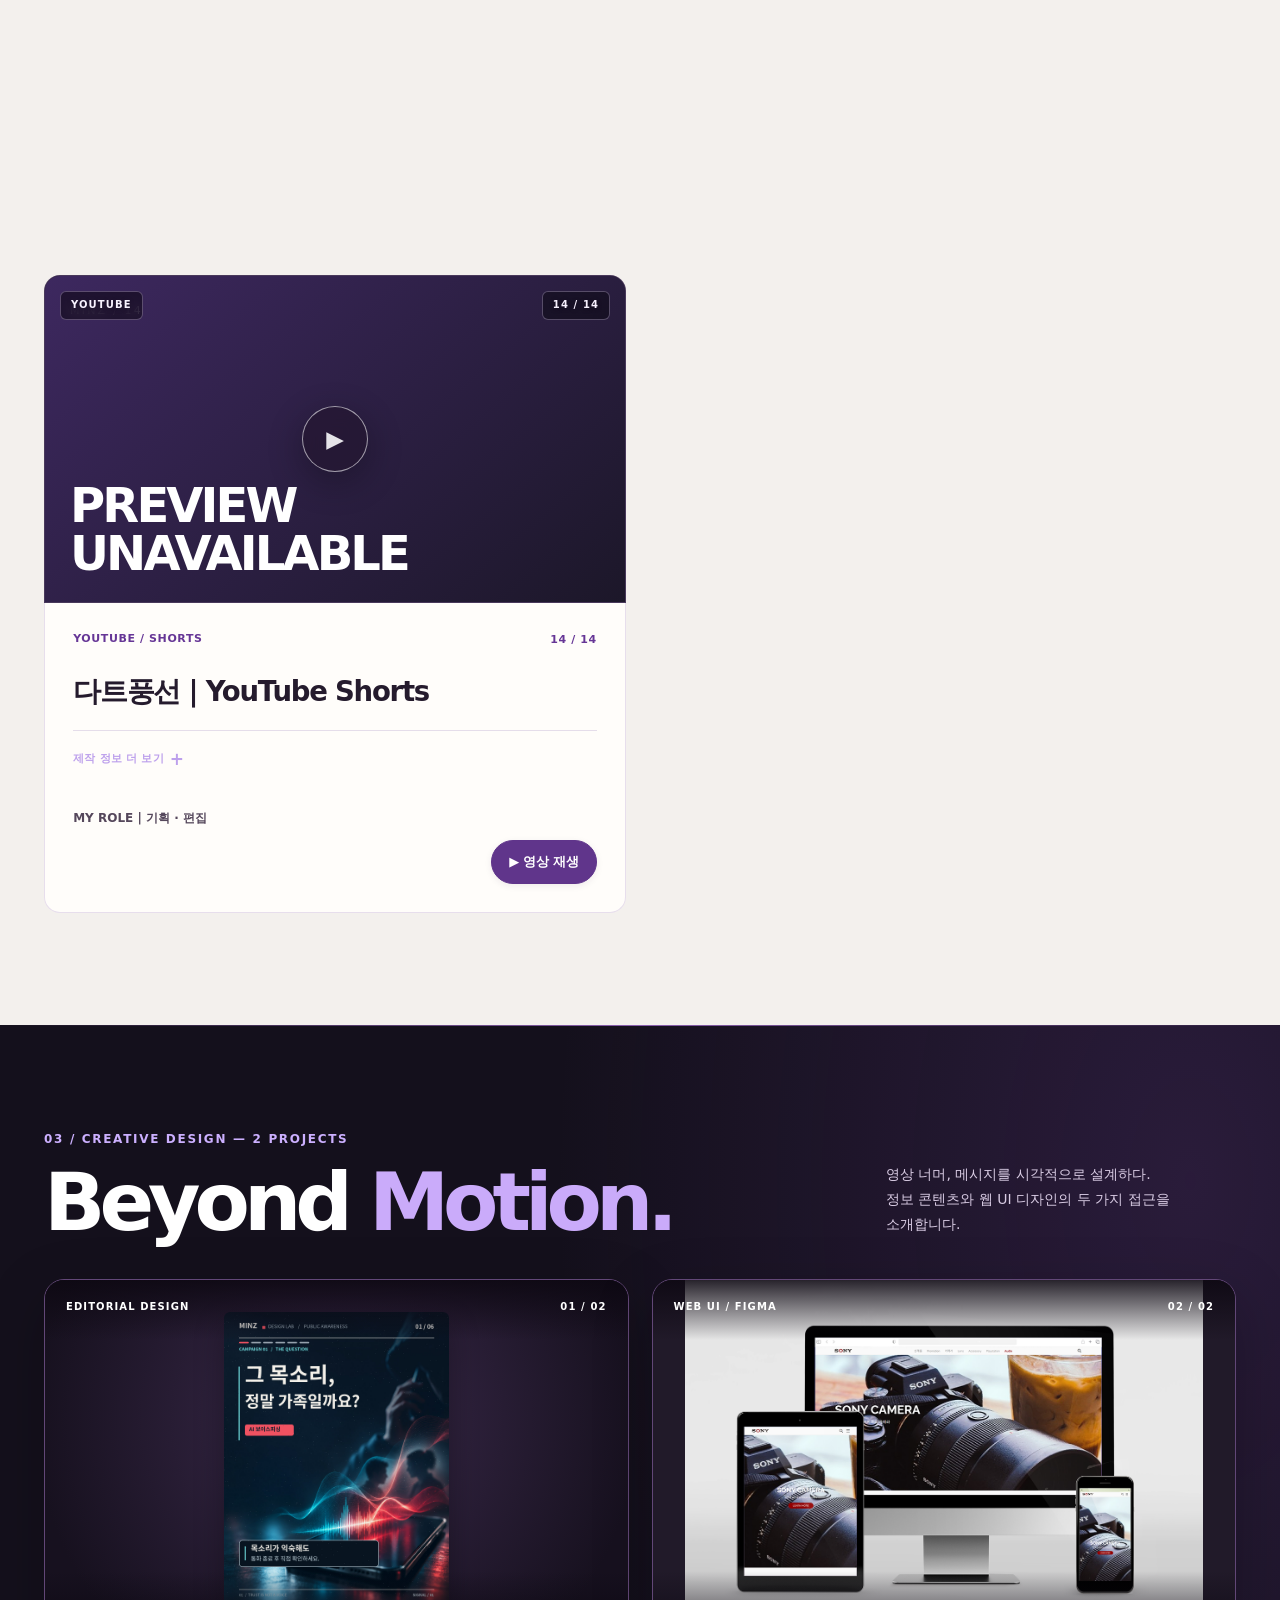
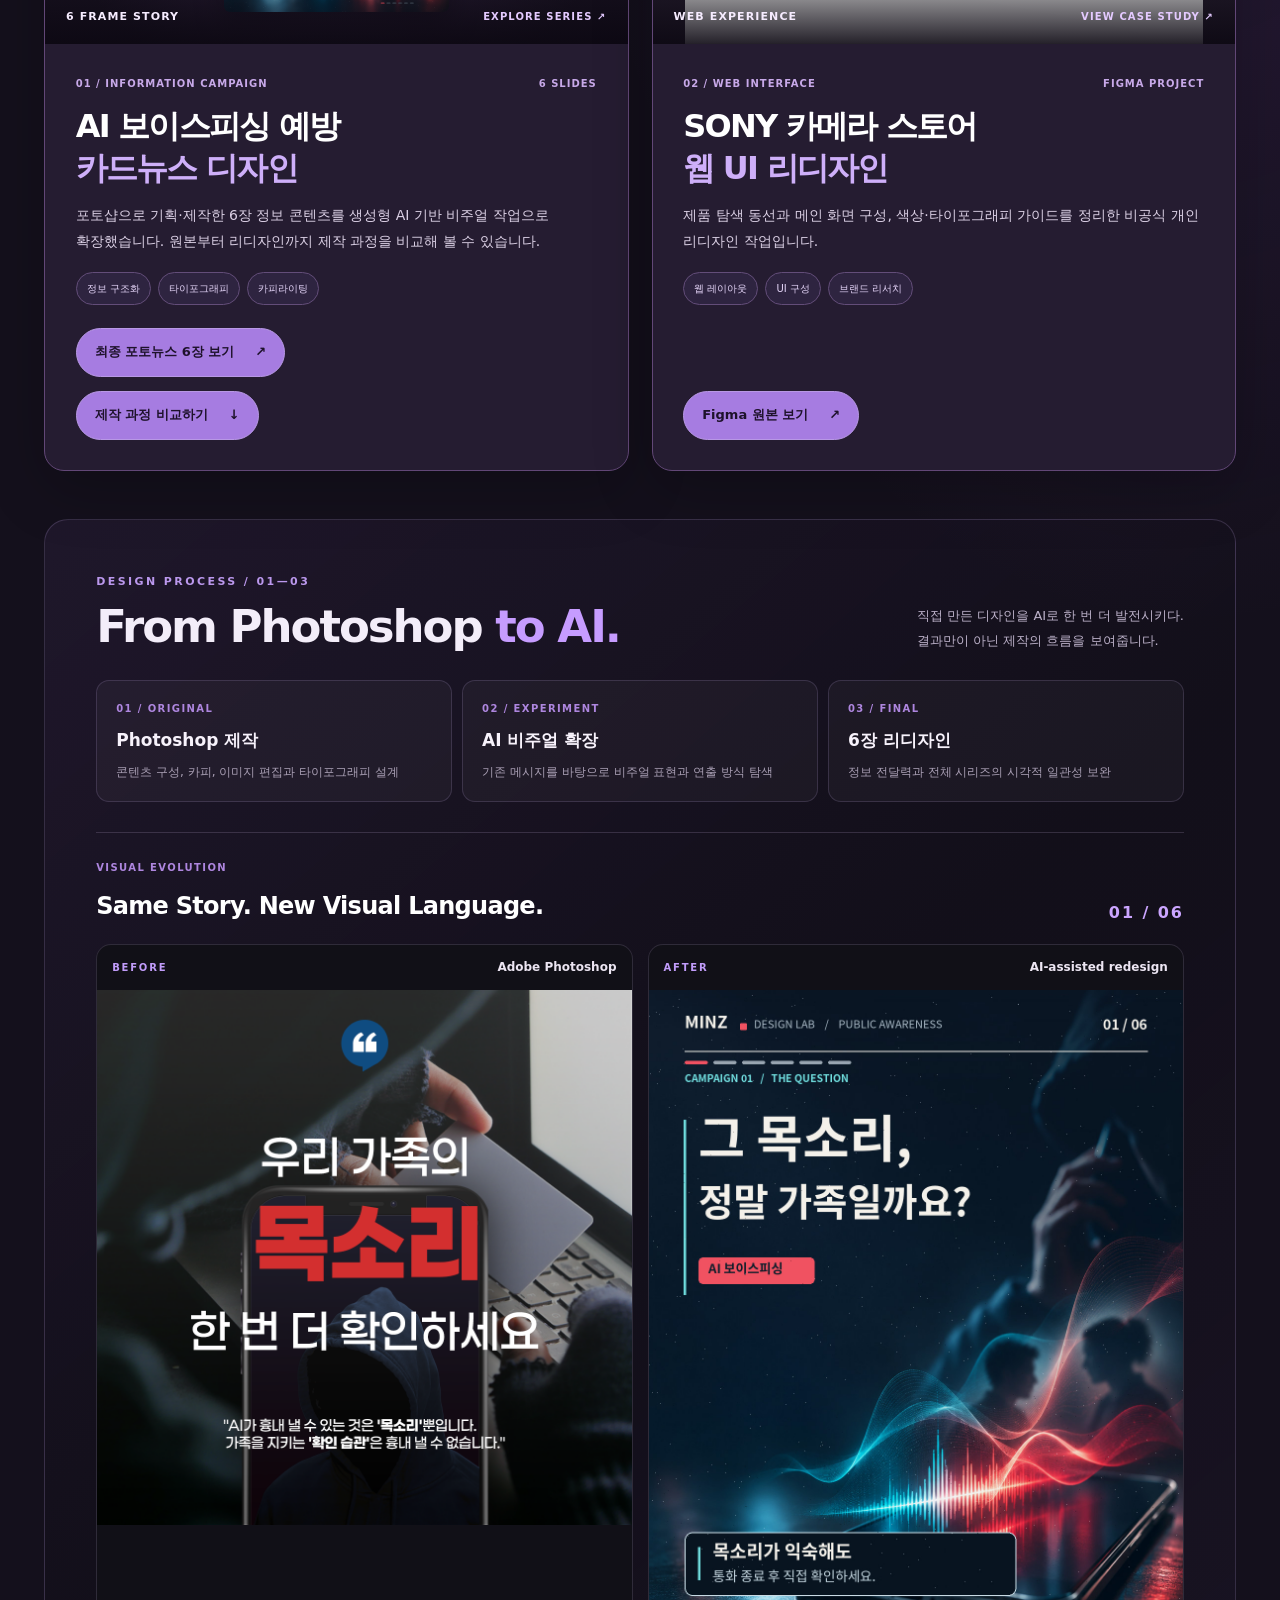
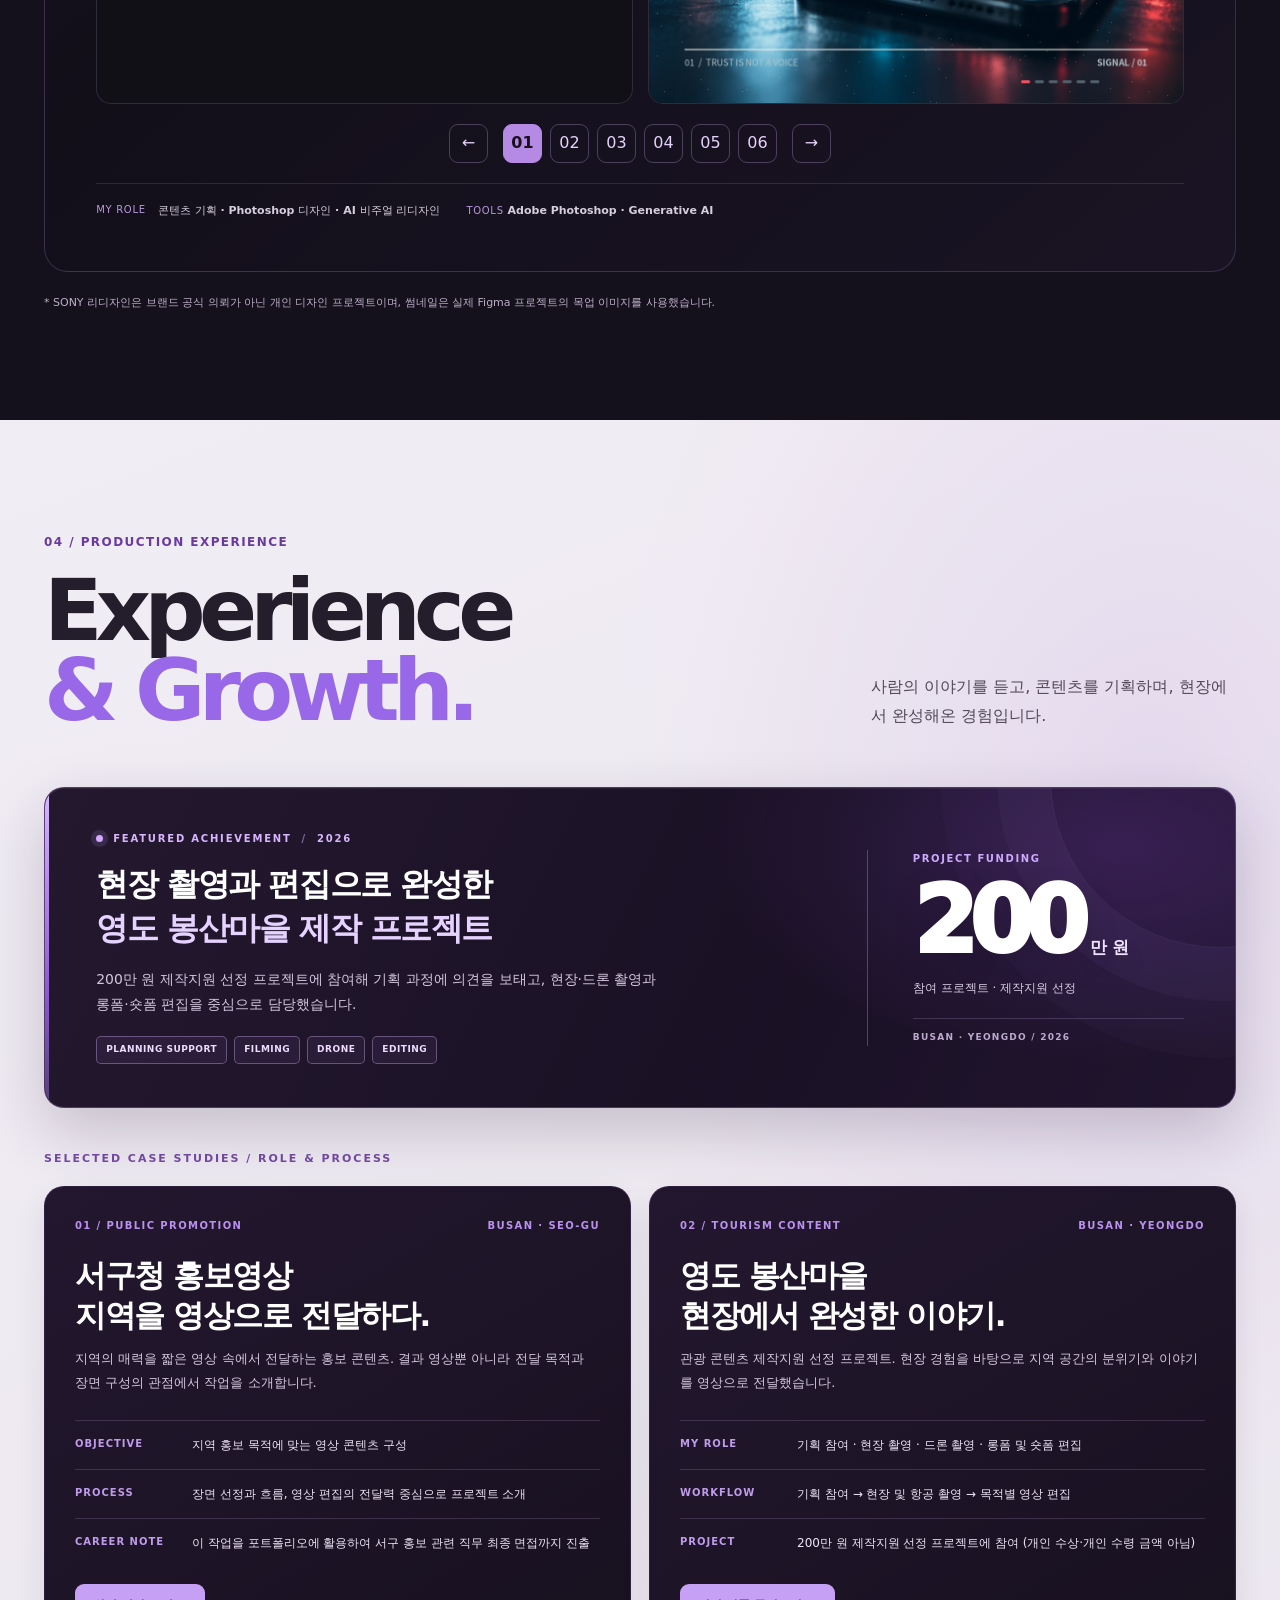
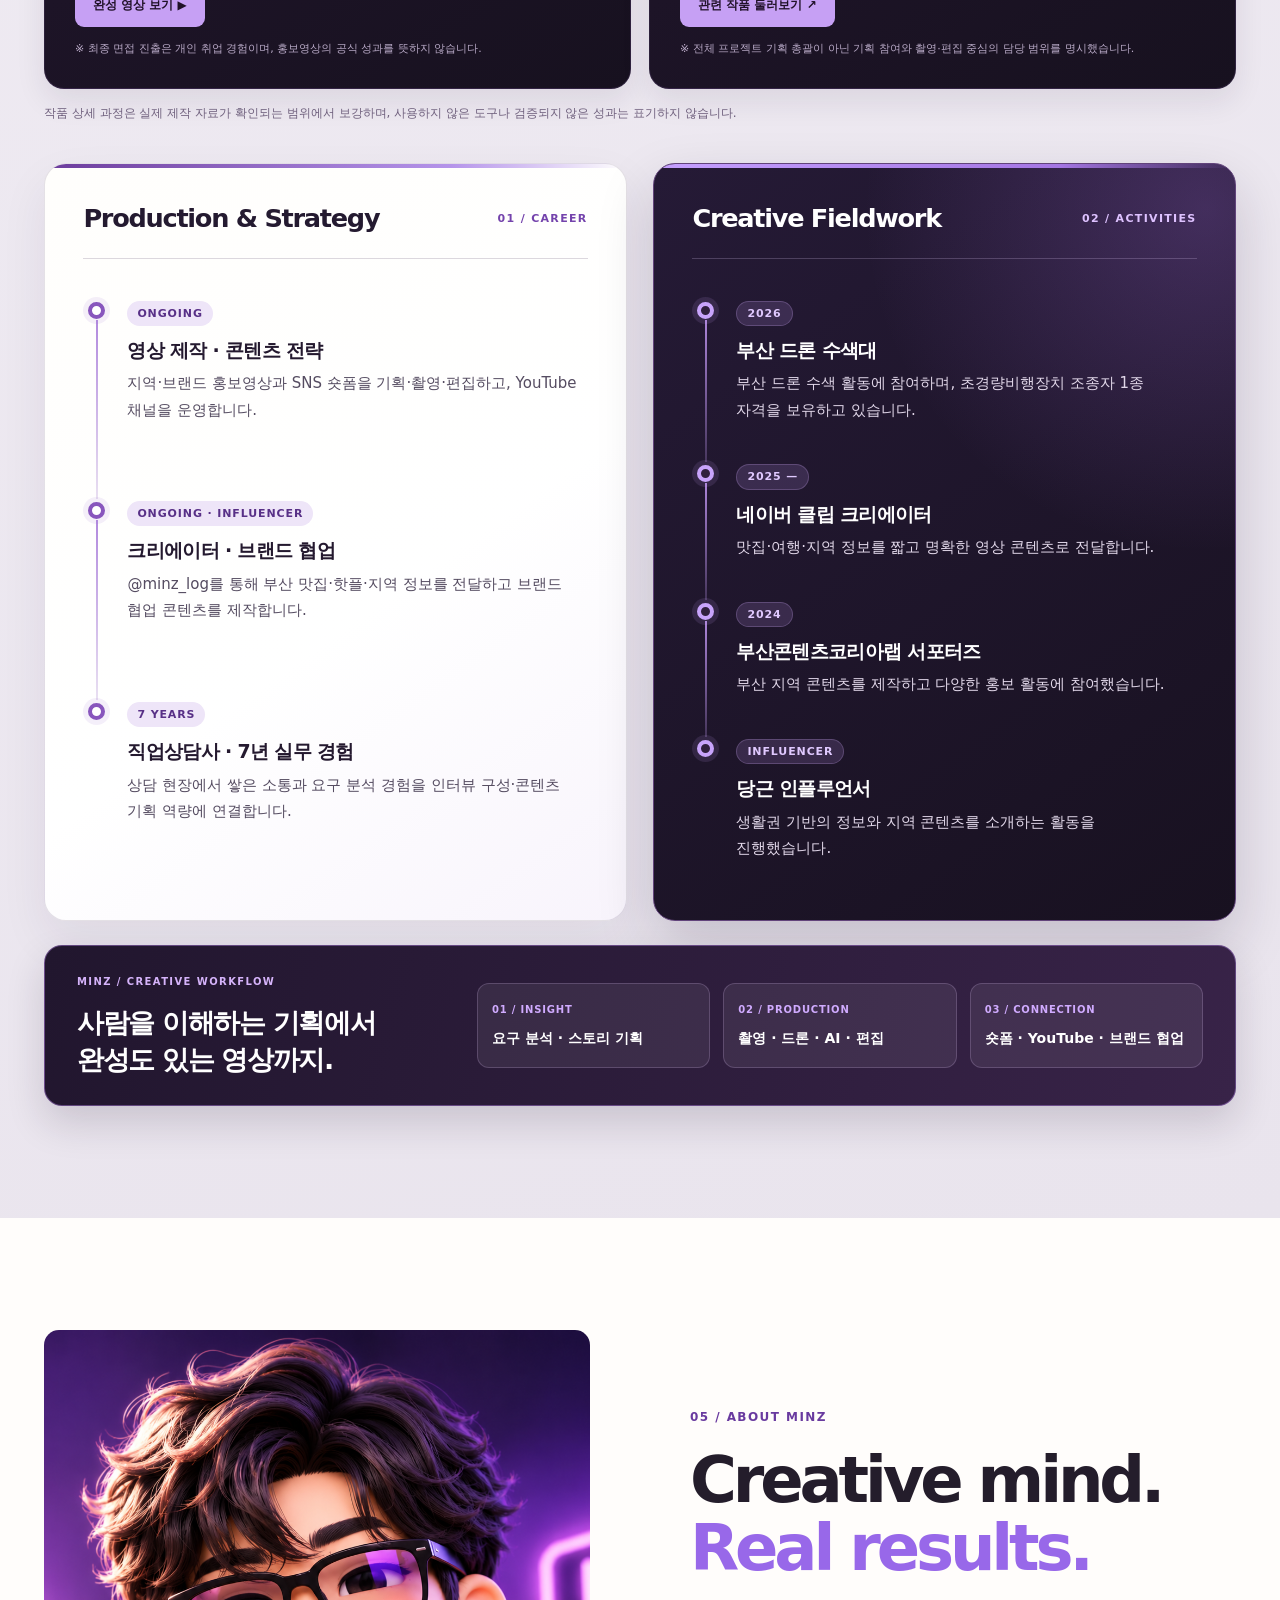
==== commit 5e76c4cb: "up" ====
--- a/index.html
+++ b/index.html
@@ -11,8 +11,8 @@
   <meta name="description" content="MINZ 영상 제작·촬영·편집 포트폴리오. 부산 지역 홍보영상, 드론 촬영, SNS 숏폼, AI 시네마틱, Figma 디자인 프로젝트.">
   <meta property="og:title" content="MINZ | Director’s Studio — Design Cut v5.4">
   <meta property="og:description" content="대표작 제작 과정과 실제 담당 역할, 영상·숏폼 성과 및 디자인 작업을 담은 MINZ의 포트폴리오.">
-  <meta property="og:image" content="https://minzlog777.github.io/assets/img/thumbnails/minz-showreel-studio-v5.webp">
-  <title>MINZ | Director’s Studio — v5.4</title>
+  <meta property="og:image" content="https://minzlog777.github.io/MINZ_Portfolio_001/assets/img/thumbnails/minz-showreel-studio-v5.webp">
+  <title>MINZ | Director’s Studio — V7 Focus</title>
   <link rel="icon" href="assets/img/lastfavicon.png">
   <link rel="preconnect" href="https://cdn.jsdelivr.net">
   <link rel="stylesheet"
@@ -27,9 +27,37 @@
 
 
 
-  <style>
-    #videoDialog .dialog-player video { display: block; max-width: 100%; max-height: 76vh; max-height: 76dvh; width: auto; height: auto; margin: 0 auto; object-fit: contain; }
-  </style>
+<style id="minz-v7-mode-style">
+#minz-viewfinder{background:#110e18;color:#f9f6fc;padding:clamp(42px,7vw,88px) 0;scroll-margin-top:90px}
+#minz-viewfinder *{box-sizing:border-box} #minz-viewfinder .v7-wrap{width:min(1120px,calc(100% - 40px));margin:auto}
+#minz-viewfinder .v7-top{display:flex;align-items:end;justify-content:space-between;gap:20px;flex-wrap:wrap;margin-bottom:24px}
+#minz-viewfinder .v7-kicker{color:#c9a7ff;font-size:11px;letter-spacing:.15em;font-weight:750;margin:0 0 12px}
+#minz-viewfinder h2{font-size:clamp(32px,5.2vw,64px);line-height:1.04;letter-spacing:-.055em;color:#fff;margin:0}#minz-viewfinder h2 em{color:#c9a7ff;font-style:normal}
+#minz-viewfinder .v7-top p:last-child{color:#bdb4c9;font-size:14px;margin:0;line-height:1.6}
+#minz-viewfinder .v7-tabs{display:grid;grid-template-columns:repeat(3,1fr);border:1px solid #453653;border-radius:12px;overflow:hidden;margin-bottom:18px}
+#minz-viewfinder button{font:inherit;cursor:pointer}#minz-viewfinder .v7-tab{background:#191522;color:#c9bfda;border:0;border-right:1px solid #453653;padding:15px 10px;display:grid;gap:4px;text-align:center;min-height:66px}#minz-viewfinder .v7-tab:last-child{border:0}#minz-viewfinder .v7-tab[aria-pressed=true]{background:#c9a7ff;color:#1b112c}#minz-viewfinder .v7-tab strong{font-size:15px}#minz-viewfinder .v7-tab small{font-size:10px;letter-spacing:.07em;font-weight:700}
+#minz-viewfinder .v7-summary{display:flex;align-items:center;justify-content:space-between;gap:12px;flex-wrap:wrap;margin:0 0 14px}#minz-viewfinder .v7-summary p{margin:0;color:#ddd4e7;font-size:14px}#minz-viewfinder .v7-summary span{font-size:11px;color:#c9a7ff;font-weight:700;letter-spacing:.08em}
+#minz-viewfinder .v7-shots{display:grid;grid-template-columns:1.5fr 1fr 1fr;gap:12px}#minz-viewfinder .v7-shot{background:#1b1625;border:1px solid #453653;border-radius:12px;overflow:hidden;color:#fff;text-align:left;display:flex;flex-direction:column;padding:0;min-width:0;position:relative;transition:transform .2s,border-color .2s}
+#minz-viewfinder .v7-shot:hover{border-color:#c9a7ff;transform:translateY(-3px)}#minz-viewfinder .v7-shot:focus-visible,#minz-viewfinder .v7-tab:focus-visible{outline:3px solid #fff;outline-offset:-4px}
+#minz-viewfinder .v7-image{display:block;aspect-ratio:16/9;position:relative;background:linear-gradient(135deg,#37264f,#181320);overflow:hidden}#minz-viewfinder .v7-image img{width:100%;height:100%;object-fit:cover;display:block}#minz-viewfinder .v7-frame{position:absolute;left:10px;top:10px;color:white;background:#110e18d9;padding:5px 8px;border-radius:4px;font-size:10px;font-weight:700;letter-spacing:.08em}
+#minz-viewfinder .v7-shotcopy{padding:14px;display:grid;gap:5px;flex:1}#minz-viewfinder .v7-shotcopy strong{font-size:clamp(14px,1.5vw,19px);line-height:1.35}#minz-viewfinder .v7-shotcopy small{font-size:12px;color:#c9a7ff;line-height:1.5}#minz-viewfinder .v7-foot{margin:16px 0 0;display:flex;justify-content:space-between;gap:12px;flex-wrap:wrap;font-size:12px;color:#bdb4c9}#minz-viewfinder .v7-foot a{color:#eee4ff;text-decoration:underline;text-underline-offset:4px}
+#worksGrid .project.v7-target{outline:2px solid #a77de2;outline-offset:4px;scroll-margin-top:105px}
+#worksGrid .v7-motion-preview{position:absolute;inset:0;width:100%;height:100%;object-fit:contain;background:#0d0a12;z-index:2;pointer-events:none;opacity:0;transition:opacity .18s}#worksGrid .v7-motion-preview.v7-playing{opacity:1}
+#worksGrid .v7-preview-label{position:absolute;bottom:8px;left:8px;z-index:3;background:#110e18e8;color:white;padding:4px 7px;font-size:10px;letter-spacing:.06em;border-radius:4px;pointer-events:none}
+@media(max-width:660px){#minz-viewfinder .v7-shots{grid-template-columns:1fr}#minz-viewfinder .v7-shot{display:grid;grid-template-columns:42% 1fr;align-items:center}#minz-viewfinder .v7-image{width:100%;height:100%;min-height:100px}#minz-viewfinder .v7-shotcopy{padding:12px}#minz-viewfinder .v7-tabs{margin-bottom:14px}#minz-viewfinder .v7-tab strong{font-size:13px}#minz-viewfinder .v7-tab small{font-size:9px}}
+@media(prefers-reduced-motion:reduce){#minz-viewfinder .v7-shot,#worksGrid .v7-motion-preview{transition:none}#minz-viewfinder .v7-shot:hover{transform:none}}
+</style>
+<style>
+.v7-project-status{display:block;font-size:12px;font-weight:650;color:inherit;opacity:.8;margin:2px 0 5px;line-height:1.5}
+</style>
+<style id="minz-showreel-modal-fix">
+#minzYoutubeDialog:not([open]){display:none}
+#minzYoutubeDialog[open]{max-width:calc(100vw - 28px);max-height:calc(100dvh - 28px);overflow:auto;box-sizing:border-box;}
+#minzYTStage iframe{display:block;width:100%;height:100%;min-height:200px;aspect-ratio:16/9;border:0;}
+#minzYTStage video {display:block;width:100%;height:100%;max-height:72vh;object-fit:contain;background:#0b0910;}
+#minzYTStage video[hidden],#minzYTStage .minz-showreel-local-note[hidden]{display:none!important;}
+#minzYTStage .minz-showreel-local-note{box-sizing:border-box;display:grid;place-content:center;min-height:220px;height:100%;padding:clamp(20px,5vw,64px);color:#f0e8ff;background:#171020;line-height:1.7;white-space:normal;text-align:center;}
+</style>
 </head>
 
 <body class="studio-page">
@@ -42,7 +70,7 @@
           href="#about">ABOUT</a><a href="#contact">CONTACT</a>
       </nav>
       <div class="header-actions">
-        <a class="studio-back-link" href="index-original.html" aria-label="기존 포트폴리오로 돌아가기">ORIGINAL SITE ↗</a>
+        <a class="studio-back-link" href="index.html" aria-label="기존 포트폴리오로 돌아가기">ORIGINAL SITE ↗</a>
         <button class="bgm-btn" id="bgmBtn" type="button" aria-pressed="false">♫ BGM OFF</button>
         <button class="menu-btn" id="menuBtn" aria-controls="nav" aria-expanded="false" aria-label="메뉴 열기"
           type="button">☰</button>
@@ -73,8 +101,8 @@
           <div class="hero-services">
             <span>FILMING</span><span>EDITING</span><span>DRONE</span><span>AI</span>
           </div>
-          <div class="hero-actions"><a class="button button-white" href="#studio-reel">대표 프로젝트 보기 ↗</a><a class="hero-link"
-              href="#minz-intro">30초 쇼릴 보기 ↗</a></div>
+          <div class="hero-actions"><a class="button button-white" href="#minz-viewfinder">직무별 대표작 보기 ↗</a><a class="hero-link"
+              href="https://youtu.be/jJtmsYwahRo" data-showreel>30초 쇼릴 보기 ▶</a></div>
           <button type="button" id="shutterListenBtn" class="shutter-control"><span
               aria-hidden="true">◎</span><span><strong>SHUTTER SOUND</strong><small>오프닝 사운드 다시 듣기</small></span><span
               aria-hidden="true">▶</span></button>
@@ -83,6 +111,20 @@
       <div class="container hero-footer"><span>BUSAN BASED · DIRECTOR / FILMMAKER</span><a href="#minz-intro">SCROLL TO
           EXPLORE ↓</a></div>
     </section>
+
+<section id="minz-viewfinder" aria-labelledby="v7-mode-title">
+  <div class="v7-wrap">
+    <div class="v7-top"><div><p class="v7-kicker">MINZ / INTERACTIVE VIEWFINDER</p><h2 id="v7-mode-title">Choose your <em>focus.</em></h2></div><p>관심 직무를 선택하고 대표 프로젝트를 만나보세요.</p></div>
+    <div class="v7-tabs" role="group" aria-label="관심 직무 선택">
+      <button type="button" class="v7-tab" data-mode="film" aria-pressed="true"><small>01 / FILM</small><strong>영상 제작</strong></button>
+      <button type="button" class="v7-tab" data-mode="ai" aria-pressed="false"><small>02 / AI</small><strong>AI 콘텐츠</strong></button>
+      <button type="button" class="v7-tab" data-mode="marketing" aria-pressed="false"><small>03 / CONTENT</small><strong>콘텐츠 마케팅</strong></button>
+    </div>
+    <div class="v7-summary" aria-live="polite"><p id="v7-mode-description">현장 촬영부터 영상 편집까지.</p><span>SELECTED / 03 PROJECTS</span></div>
+    <div class="v7-shots" id="v7-mode-shots"></div>
+    <div class="v7-foot"><span>프로젝트를 선택하면 실제 작품으로 이동합니다.</span><a href="#works" id="v7-all-works">전체 작품 보기 ↗</a></div>
+  </div>
+</section>
 
     <section id="minz-intro" class="minz-intro" aria-labelledby="introTitle">
       <div class="container">
@@ -92,7 +134,7 @@
           <p>생각을 장면으로, 장면을 이야기로.<br>30초에 담아낸 저의 크리에이티브 여정입니다.</p>
         </div>
         <div class="intro-player reveal" id="introPlayer">
-          <button type="button" id="introPlay" class="intro-cover" aria-label="MINZ 30초 자기소개 영상 재생">
+          <button type="button" id="introPlay" data-showreel class="intro-cover" aria-label="MINZ 30초 자기소개 영상 재생">
             <img src="assets/img/thumbnails/minz-showreel-studio-v5.webp"
               data-fallback="https://img.youtube.com/vi/jJtmsYwahRo/maxresdefault.jpg"
               alt="보라색 MINZ 모자를 쓴 캐릭터가 시네마 카메라를 다루는 편집 스튜디오 장면"
@@ -110,7 +152,7 @@
         <div class="intro-bottom">
           <div><strong>MINZ — 30s Introduction Film</strong>
             <p>DIRECTING · FILMING · DRONE · EDITING</p>
-          </div><a href="https://youtu.be/jJtmsYwahRo" target="_blank" rel="noopener noreferrer">재생되지 않으면 YouTube에서 바로 보기 ↗</a>
+          </div><a href="https://youtu.be/jJtmsYwahRo" data-showreel>30초 쇼릴 재생 ▶</a>
         </div>
       </div>
     </section>
@@ -156,7 +198,7 @@
             <h3 id="studioStageTitle">바다에서 온 초대장</h3>
             <p class="studio-stage-desc" id="studioStageDesc">어린 선비의 시선으로 부산 동구를 여행하는 AI 시네마틱 스토리.</p>
             <p class="studio-stage-role" id="studioStageRole">기획 · 촬영 · AI 연출 · 편집</p>
-            <button type="button" class="studio-stage-action" id="studioStageAction" disabled>영상 재생하기 ▶</button>
+            <button type="button" class="studio-stage-action" id="studioStageAction" disabled>공모전 제출 완료</button>
             <a class="studio-notes-jump" href="#studio-director-notes">제작 과정 살펴보기 <span aria-hidden="true">↓</span></a>
           </div>
         </div>
@@ -318,7 +360,7 @@
                 <div><dt>PROCESS</dt><dd>장면 선정과 흐름, 영상 편집의 전달력 중심으로 프로젝트 소개</dd></div>
                 <div><dt>CAREER NOTE</dt><dd>이 작업을 포트폴리오에 활용하여 서구 홍보 관련 직무 최종 면접까지 진출</dd></div>
               </dl>
-              <a class="minz-proof-action" href="https://youtu.be/nzCwQBsn9zk" target="_blank" rel="noopener noreferrer">완성 영상 보기 ↗</a>
+              <a class="minz-proof-action" href="https://youtu.be/nzCwQBsn9zk" data-film-title="부산 서구 홍보영상">완성 영상 보기 ▶</a>
               <p class="minz-proof-honesty">※ 최종 면접 진출은 개인 취업 경험이며, 홍보영상의 공식 성과를 뜻하지 않습니다.</p>
             </article>
             <article class="minz-proof-card" aria-labelledby="minz-bongsan-title">
@@ -448,7 +490,6 @@
           ],
           focus: '실사와 AI를 연결한 시네마틱 스토리',
           note: '공모전 제출 완료 · 결과 대기',
-          result: '공모전 제출 완료 · 결과 대기',
           video: 'assets/img/video/동구 공모전.mp4',
           format: 'short'
         },
@@ -529,7 +570,7 @@
               : p.url
                 ? `<a class="project-cta project-cta--link" href="${esc(p.url)}" target="_blank" rel="noopener noreferrer" aria-label="${esc(p.title)} ${isVideoLink ? '영상 보러 가기' : '작품 보러 가기'}">↗ ${isVideoLink ? '영상 보러 가기' : '작품 보러 가기'}</a>`
                 : `<span class="project-cta-status" aria-label="${esc(p.title)} 진행 상태">${esc(p.note || '준비 중')}</span>`;
-        el.innerHTML = `<div class="project-media">${placeholder}${media}${action}</div><div class="project-content"><div class="project-meta"><span>${esc(p.type)}</span><span>${num} / ${projects.length}</span></div><h3>${esc(p.title)}</h3><p>${esc(p.desc)}</p>${caseStudy}${p.result ? `<strong class="project-result">${esc(p.result)}</strong>` : ''}${p.focus ? `<div class="project-focus"><span>CREATIVE FOCUS</span><p>${esc(p.focus)}</p></div>` : ''}<div class="project-foot"><small>MY ROLE | ${esc(p.role)}</small>${footerCTA}</div></div>`;
+        el.innerHTML = `<div class="project-media">${placeholder}${media}${action}</div><div class="project-content"><div class="project-meta"><span>${esc(p.type)}</span><span>${num} / ${projects.length}</span></div><h3>${esc(p.title)}</h3><p>${esc(p.desc)}</p>${caseStudy}${p.result ? `<strong class="project-result">${esc(p.result)}</strong>` : ''}${p.focus ? `<div class="project-focus"><span>CREATIVE FOCUS</span><p>${esc(p.focus)}</p></div>` : ''}<div class="project-foot"><small>MY ROLE | ${esc(p.role)}</small>${p.video && p.note ? `<span class="v7-project-status">${esc(p.note)}</span>` : ''}${footerCTA}</div></div>`;
         const image = el.querySelector('.project-media > img');
         if (image) {
           const mediaContainer = el.querySelector('.project-media');
@@ -592,7 +633,6 @@
       const introPlayer = $('#introPlayer'), introCover = $('#introPlay'), introClose = $('#introClose');
       const introThumb = introCover.querySelector('img'); introThumb.addEventListener('error', () => { if (introThumb.dataset.fallback) { introThumb.src = introThumb.dataset.fallback; introThumb.dataset.fallback = ''; } });
       function closeIntro() { if (!introPlaying) return; introPlayer.querySelector('iframe')?.remove(); introPlaying = false; introCover.hidden = false; introClose.hidden = true; syncBgm(); }
-      introCover.addEventListener('click', () => { if (introPlaying) return; if (dialog.open) dialog.close(); introPlaying = true; syncBgm(); const frame = document.createElement('iframe'); frame.title = 'MINZ 30초 자기소개 영상'; frame.referrerPolicy = 'strict-origin-when-cross-origin'; frame.allow = 'accelerometer; autoplay; clipboard-write; encrypted-media; gyroscope; picture-in-picture; web-share'; frame.allowFullscreen = true; frame.src = 'https://www.youtube.com/embed/jJtmsYwahRo?autoplay=1&playsinline=1&rel=0'; introPlayer.append(frame); introCover.hidden = true; introClose.hidden = false; });
       introClose.addEventListener('click', closeIntro);
 
       // MP4 작품 팝업
@@ -1355,33 +1395,46 @@
   // Explicitly route YouTube to an on-page player, while leaving MP4 and Instagram players intact.
   const dialog = document.createElement('dialog');
   dialog.id = 'minzYoutubeDialog';dialog.setAttribute('aria-labelledby','minzYouTubeTitle');
-  dialog.innerHTML = '<div class="minz-yt-top"><span>MINZ / PROJECT FILM</span><button type="button" data-youtube-close aria-label="영상 닫기">✕ 닫기</button></div><div id="minzYTStage" class="minz-yt-stage"></div><div class="minz-yt-bottom"><h3 id="minzYouTubeTitle"></h3><a id="minzYtExternal" target="_blank" rel="noopener noreferrer">YouTube에서 보기 ↗</a></div>';
+  dialog.innerHTML = '<div class="minz-yt-top"><span>MINZ / PROJECT FILM</span><button type="button" data-youtube-close aria-label="영상 닫기">✕ 닫기</button></div><div id="minzYTStage" class="minz-yt-stage"></div><div class="minz-yt-bottom"><h3 id="minzYouTubeTitle"></h3><span id="minzYtHint" style="font-size:12px;opacity:.8">ESC · 닫기</span></div>';
   document.body.appendChild(dialog);
   const stage = dialog.querySelector('#minzYTStage');
   const titleEl = dialog.querySelector('#minzYouTubeTitle');
-  const external = dialog.querySelector('#minzYtExternal');
   let lastTrigger=null;
   function extractId(url) {
     try {
       const u=new URL(url,location.href);
-      if (u.hostname.endsWith('youtu.be')) return u.pathname.split('/').filter(Boolean)[0] || '';
-      if (u.hostname.endsWith('youtube.com') || u.hostname.endsWith('youtube-nocookie.com')) {
+      if (u.hostname === 'youtu.be') return u.pathname.split('/').filter(Boolean)[0] || '';
+      if (['youtube.com','www.youtube.com','m.youtube.com','youtube-nocookie.com','www.youtube-nocookie.com'].includes(u.hostname)) {
         if (u.pathname.startsWith('/shorts/') || u.pathname.startsWith('/embed/')) return u.pathname.split('/')[2] || '';
         return u.searchParams.get('v') || '';
       }
     } catch(e){} return '';
   }
+  document.querySelectorAll('a[href]').forEach(a=>{if (/^[A-Za-z0-9_-]{11}$/.test(extractId(a.href))) {a.removeAttribute('target');a.removeAttribute('rel');a.setAttribute('aria-haspopup','dialog');}});
+  document.querySelectorAll('[data-showreel]').forEach(a=>a.setAttribute('aria-haspopup','dialog'));
   document.addEventListener('click', event => {
-    const link = event.target.closest?.('#worksGrid .project a.project-action, #worksGrid .project a.project-cta');
+    const reel = event.target.closest?.('[data-showreel]');
+    const link = reel || event.target.closest?.('a[href]');
     if (!link) return;
-    const id=extractId(link.href);
+    const url = reel ? 'https://youtu.be/jJtmsYwahRo' : link.href;
+    const id=extractId(url);
     if (!/^[A-Za-z0-9_-]{11}$/.test(id)) return;
     event.preventDefault();event.stopImmediatePropagation();lastTrigger=link;
-    const card=link.closest('.project');const title=card?.querySelector('.project-content h3')?.textContent.trim() || 'MINZ 작품 영상';
-    titleEl.textContent=title;external.href=link.href;
+    const card=link.closest('.project');const title=reel || id==='jJtmsYwahRo' ? 'MINZ — 30초 쇼릴' : (card?.querySelector('.project-content h3')?.textContent.trim() || link.dataset.filmTitle || 'MINZ 작품 영상');
+    titleEl.textContent=title;
+    if (location.protocol === 'file:') {
+      // YouTube embeds require real HTTP(S) origin/referrer. Never request a local showreel MP4.
+      const message=document.createElement('div');
+      message.className='minz-showreel-local-note';message.setAttribute('role','status');
+      const heading=document.createElement('strong');heading.textContent='유튜브 영상은 웹 주소에서 재생됩니다';
+      const text=document.createElement('p');text.textContent='이 파일은 현재 직접 열려 있습니다. VS Code에서 index.html을 우클릭하고 Open with Live Server를 선택하거나, GitHub Pages에 업로드한 공개 주소로 접속해 주세요.';
+      message.append(heading,text);
+      stage.replaceChildren(message);
+      if (!dialog.open) dialog.showModal();window.dispatchEvent(new Event('minz:media-state'));return;
+    }
     const iframe=document.createElement('iframe');
     iframe.title=title+' 영상 플레이어';
-    iframe.src='https://www.youtube-nocookie.com/embed/'+id+'?autoplay=1&playsinline=1&rel=0';
+    iframe.src='https://www.youtube.com/embed/'+id+'?autoplay=1&playsinline=1&rel=0&origin='+encodeURIComponent(location.origin);
     iframe.allow='accelerometer; autoplay; encrypted-media; gyroscope; picture-in-picture; web-share';
     iframe.referrerPolicy='strict-origin-when-cross-origin';iframe.allowFullscreen=true;
     stage.replaceChildren(iframe);
@@ -1391,10 +1444,29 @@
   },true);
   dialog.querySelector('[data-youtube-close]').addEventListener('click',()=>dialog.close());
   dialog.addEventListener('click',event=>{if(event.target===dialog)dialog.close()});
-  dialog.addEventListener('close',()=>{stage.replaceChildren();window.dispatchEvent(new Event('minz:media-state'));lastTrigger?.focus?.();});
+  dialog.addEventListener('close',()=>{const video=stage.querySelector('video');if(video){video.pause();video.removeAttribute('src');video.load();}stage.replaceChildren();window.dispatchEvent(new Event('minz:media-state'));lastTrigger?.focus?.();});
   // Unavailable films (no verified playable URL) stay unlinked — no fabricated playback source.
 })();
 </script>
+<script id="minz-v7-mode-script">
+(()=>{'use strict';
+ const root=document.getElementById('minz-viewfinder'), grid=document.getElementById('worksGrid');if(!root||!grid)return;
+ const cards=[...grid.querySelectorAll('.project')];
+ const getCard=t=>cards.find(c=>c.querySelector('h3')?.textContent.trim()===t);
+ const modes={film:{desc:'현장 촬영부터 영상 편집까지.',titles:[['영도 봉산마을 관광 콘텐츠','현장·드론 촬영 / 편집 / 기획 참여'],['부산 서구 홍보영상','개인 포트폴리오 / 최종 면접 진출'],['센텀직업전문학교 | FIND YOUR WAY','인물 중심 브랜드 필름 / 기획·촬영·편집']]},ai:{desc:'실사와 생성형 AI를 연결하는 영상 제작.',titles:[['바다에서 온 초대장','공모전 제출 완료 / 결과 대기'],['SUPERCAR | AI CINEMATIC','15초 AI 시네마틱 광고'],['동백커피 | AI 브랜드 영상','AI 연출 / 편집']]},marketing:{desc:'콘텐츠를 제작하고 실제 채널 성과로 연결합니다.',titles:[['짱구 팝업스토어 릴스','약 5.4만 조회수'],['듀플릿 해운대점','약 3.3만 조회수'],['동백커피 | 업비트 광고','브랜드 숏폼 / 촬영·편집']]}};
+ const shots=root.querySelector('#v7-mode-shots'), tabs=[...root.querySelectorAll('.v7-tab')], reduce=()=>matchMedia('(prefers-reduced-motion: reduce)').matches;
+ let marked=null;
+ function selectCard(card){document.querySelector('.filter[data-filter="all"]')?.click();if(marked)marked.classList.remove('v7-target');marked=card;card.classList.add('visible','v7-target');card.tabIndex=-1;card.focus({preventScroll:true});card.scrollIntoView({behavior:reduce()?'instant':'smooth',block:'start'});setTimeout(()=>card.classList.remove('v7-target'),2400);}
+ function show(mode){const data=modes[mode];if(!data)return;tabs.forEach(b=>b.setAttribute('aria-pressed',String(b.dataset.mode===mode)));root.querySelector('#v7-mode-description').textContent=data.desc;shots.replaceChildren();data.titles.forEach(([title,sub],i)=>{const card=getCard(title);if(!card)return;const orig=card.querySelector('.project-media img');const b=document.createElement('button');b.type='button';b.className='v7-shot';const media=document.createElement('span');media.className='v7-image';if(orig){const im=document.createElement('img');im.alt='';im.loading='lazy';im.decoding='async';const sources=[orig.currentSrc||orig.src,...(orig.dataset.fallbacks||'').split('|')].filter(Boolean);let n=0;im.onerror=()=>{if(++n<sources.length)im.src=sources[n];else im.remove()};im.src=sources[0];media.append(im)}const frame=document.createElement('span');frame.className='v7-frame';frame.textContent='FRAME 0'+(i+1);media.append(frame);const copy=document.createElement('span');copy.className='v7-shotcopy';const strong=document.createElement('strong');strong.textContent=title+' ↗';const small=document.createElement('small');small.textContent=sub;copy.append(strong,small);b.append(media,copy);b.addEventListener('click',()=>selectCard(card));shots.append(b)});}
+ tabs.forEach(b=>b.addEventListener('click',()=>show(b.dataset.mode)));root.querySelector('#v7-all-works').addEventListener('click',()=>document.querySelector('.filter[data-filter="all"]')?.click());show('film');
+ // Optional, muted hover previews for existing local MP4 only. No new media paths or iframe autoplay.
+ let active=null,timer=null;
+ function stop(){clearTimeout(timer);timer=null;if(!active)return;const {v,label}=active;active=null;v.pause();v.removeAttribute('src');v.load();v.remove();label.remove()}
+ const allowed=()=>matchMedia('(hover: hover) and (pointer: fine)').matches&&!reduce()&&!navigator.connection?.saveData&&!document.hidden&&!document.querySelector('dialog[open]')&&!document.querySelector('#introPlayer iframe');
+ cards.forEach(card=>{const trigger=card.querySelector('[data-video]'), media=card.querySelector('.project-media');if(!trigger||!media)return;media.addEventListener('pointerenter',()=>{if(!allowed())return;stop();timer=setTimeout(()=>{if(!allowed()||!media.matches(':hover'))return;const v=document.createElement('video');v.className='v7-motion-preview';v.muted=true;v.defaultMuted=true;v.playsInline=true;v.preload='none';v.setAttribute('aria-hidden','true');const label=document.createElement('span');label.className='v7-preview-label';label.textContent='MOTION PREVIEW / MUTED';label.hidden=true;active={v,label};v.addEventListener('playing',()=>{if(active?.v===v){v.classList.add('v7-playing');label.hidden=false}});v.addEventListener('timeupdate',()=>{if(v.currentTime>=4)stop()});v.addEventListener('ended',stop,{once:true});v.addEventListener('error',()=>{if(active?.v===v)stop()},{once:true});media.append(v,label);v.src=trigger.dataset.video;v.play().catch(()=>{if(active?.v===v)stop()});},500)});media.addEventListener('pointerleave',stop);media.addEventListener('click',stop,true)});
+ document.addEventListener('visibilitychange',stop);window.addEventListener('blur',stop);window.addEventListener('minz:media-state',stop);
+})();
+</script>
 </body>
 
 </html>
